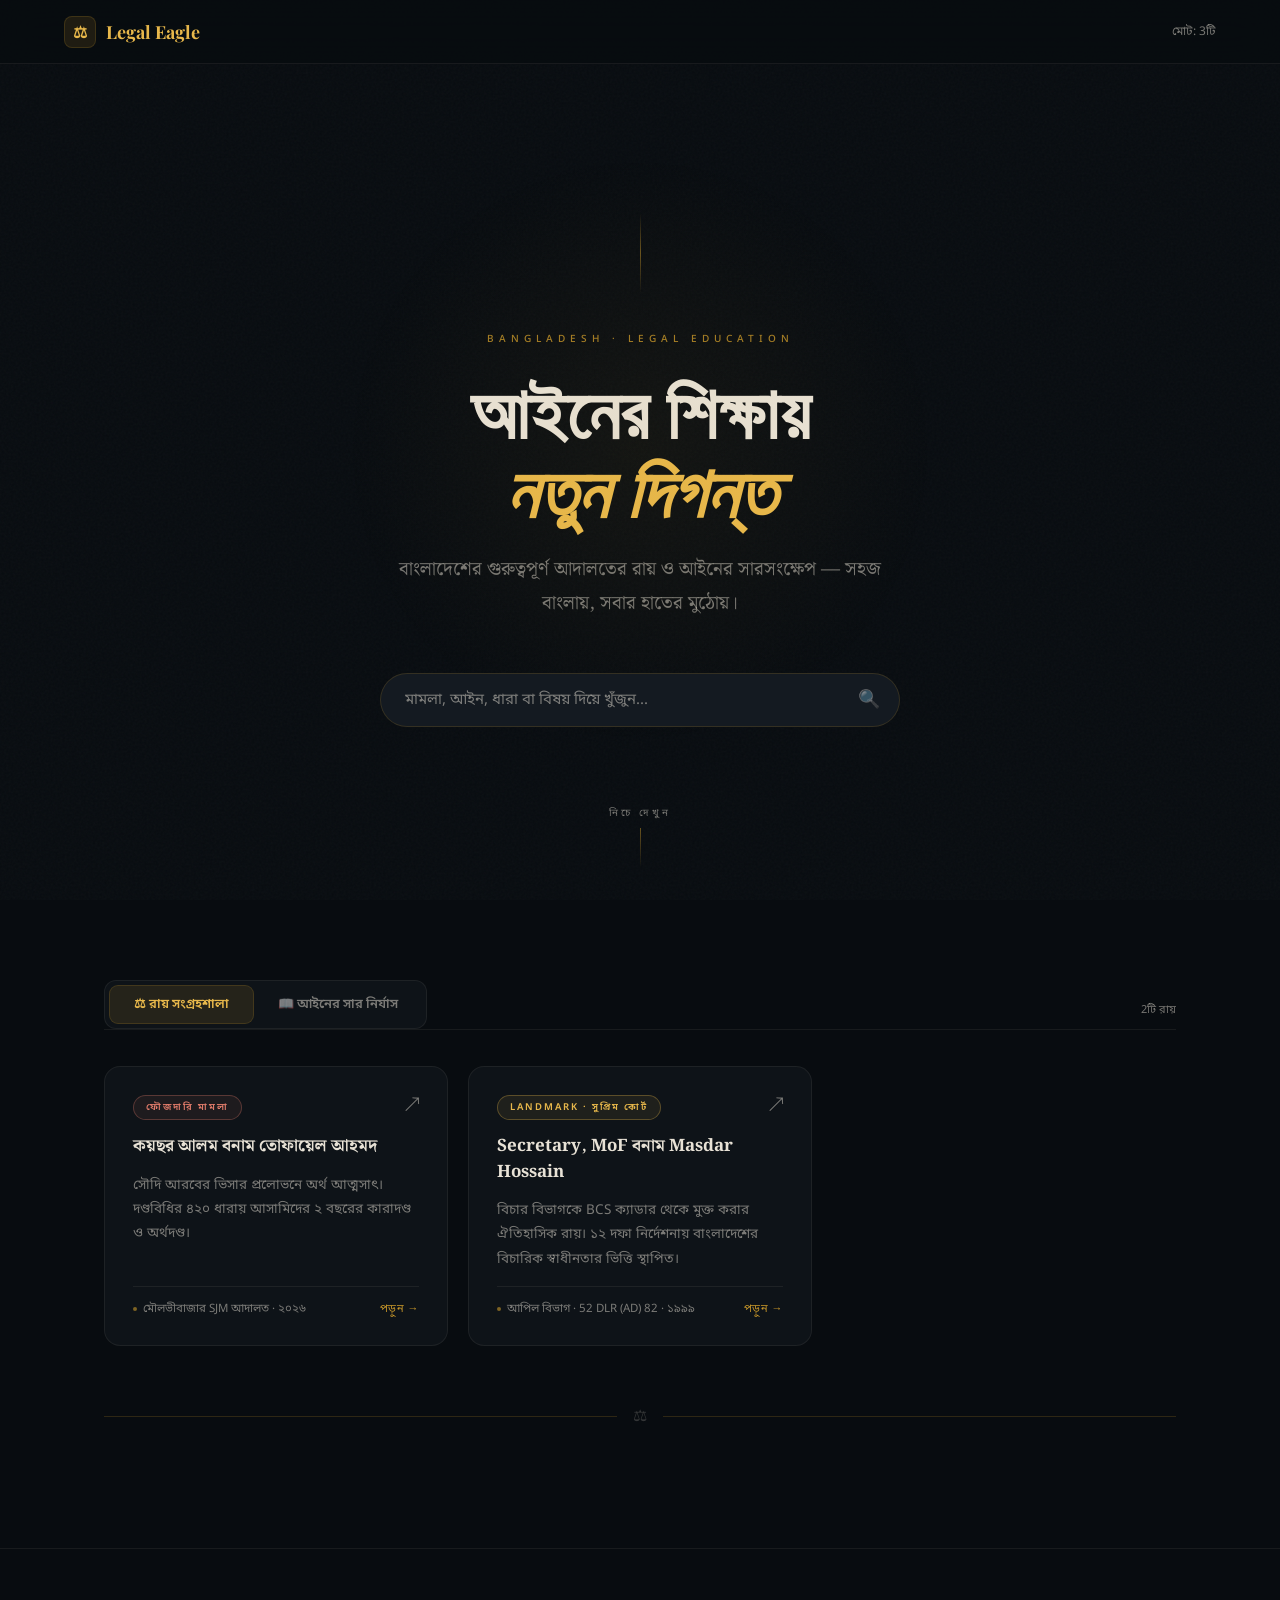
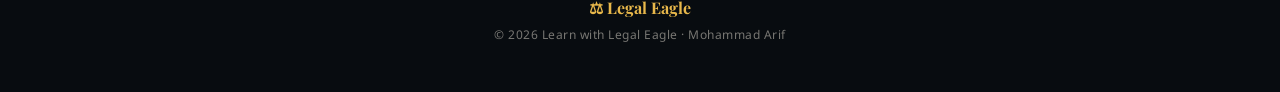
==== index.html @ 883006fb "Add files via upload" ====
<!DOCTYPE html>
<html lang="bn">
<head>
<meta charset="UTF-8">
<meta name="viewport" content="width=device-width, initial-scale=1.0">
<title>Learn with Legal Eagle — আদালতের রায় সংগ্রহশালা</title>
<link href="https://fonts.googleapis.com/css2?family=Noto+Serif+Bengali:wght@400;600;700&family=Noto+Sans+Bengali:wght@300;400;500;600&family=Playfair+Display:ital,wght@0,700;1,400;1,700&display=swap" rel="stylesheet">
<style>
:root {
  --bg: #080c10;
  --surface: #0e1318;
  --surface2: #141a21;
  --gold: #c9982a;
  --gold2: #e8b84b;
  --gold-dim: rgba(201,152,42,0.12);
  --text: #e8e2d6;
  --muted: rgba(232,226,214,0.5);
  --border: rgba(201,152,42,0.18);
  --border2: rgba(232,226,214,0.07);
}
*{margin:0;padding:0;box-sizing:border-box}
html{scroll-behavior:smooth}
body{background:var(--bg);color:var(--text);font-family:'Noto Sans Bengali',sans-serif;min-height:100vh;overflow-x:hidden}
body::before{content:'';position:fixed;inset:0;background-image:url("data:image/svg+xml,%3Csvg viewBox='0 0 512 512' xmlns='http://www.w3.org/2000/svg'%3E%3Cfilter id='n'%3E%3CfeTurbulence type='fractalNoise' baseFrequency='0.75' numOctaves='4' stitchTiles='stitch'/%3E%3C/filter%3E%3Crect width='512' height='512' filter='url(%23n)' opacity='0.03'/%3E%3C/svg%3E");pointer-events:none;z-index:0}

/* NAV */
nav{position:fixed;top:0;left:0;right:0;z-index:100;padding:0 5%;height:64px;display:flex;align-items:center;justify-content:space-between;background:rgba(8,12,16,0.85);backdrop-filter:blur(20px);border-bottom:1px solid var(--border2)}
.logo{font-family:'Playfair Display',serif;font-size:18px;font-weight:700;color:var(--gold2);text-decoration:none;display:flex;align-items:center;gap:10px}
.logo-icon{width:32px;height:32px;background:var(--gold-dim);border:1px solid var(--border);border-radius:8px;display:flex;align-items:center;justify-content:center;font-size:16px}
.nav-count{font-size:12px;color:var(--muted)}

/* HERO */
.hero{min-height:100vh;display:flex;flex-direction:column;align-items:center;justify-content:center;text-align:center;padding:120px 24px 80px;position:relative;overflow:hidden}
.hero-glow{position:absolute;width:600px;height:600px;border-radius:50%;background:radial-gradient(circle,rgba(201,152,42,0.06) 0%,transparent 70%);top:50%;left:50%;transform:translate(-50%,-50%);pointer-events:none}
.hero-line{width:1px;height:80px;background:linear-gradient(to bottom,transparent,var(--gold),transparent);margin:0 auto 40px;opacity:.5;animation:pulse-line 3s ease-in-out infinite}
@keyframes pulse-line{0%,100%{opacity:.3}50%{opacity:.7}}
.hero-eyebrow{font-size:10px;letter-spacing:5px;font-weight:500;color:var(--gold);text-transform:uppercase;margin-bottom:24px;opacity:.8}
.hero-title{font-family:'Playfair Display',serif;font-size:clamp(36px,6vw,72px);font-weight:700;line-height:1.1;margin-bottom:8px;color:var(--text)}
.hero-title em{font-style:italic;color:var(--gold2)}
.hero-sub{font-family:'Noto Serif Bengali',serif;font-size:clamp(15px,2vw,19px);color:var(--muted);max-width:520px;margin:16px auto 52px;line-height:1.8}
.search-wrap{width:100%;max-width:520px;margin:0 auto;position:relative}
.search-wrap input{width:100%;padding:16px 56px 16px 24px;background:var(--surface2);border:1px solid var(--border);border-radius:100px;color:var(--text);font-family:'Noto Sans Bengali',sans-serif;font-size:15px;outline:none;transition:border-color .3s,box-shadow .3s}
.search-wrap input::placeholder{color:var(--muted)}
.search-wrap input:focus{border-color:var(--gold);box-shadow:0 0 0 3px rgba(201,152,42,0.08)}
.search-icon{position:absolute;right:20px;top:50%;transform:translateY(-50%);font-size:18px;color:var(--muted);pointer-events:none}
.scroll-hint{position:absolute;bottom:32px;left:50%;transform:translateX(-50%);display:flex;flex-direction:column;align-items:center;gap:8px;font-size:10px;letter-spacing:3px;color:var(--muted);text-transform:uppercase;animation:bob 2s ease-in-out infinite}
@keyframes bob{0%,100%{transform:translateX(-50%) translateY(0)}50%{transform:translateX(-50%) translateY(6px)}}
.scroll-hint::after{content:'';width:1px;height:40px;background:linear-gradient(to bottom,var(--gold),transparent);opacity:.5}

/* MAIN SECTION */
.main-section{max-width:1200px;margin:0 auto;padding:80px 5% 120px;position:relative;z-index:1}

/* TABS */
.tabs-wrapper{display:flex;align-items:center;justify-content:space-between;margin-bottom:36px;border-bottom:1px solid var(--border2);padding-bottom:0;gap:16px;flex-wrap:wrap}
.tabs{display:flex;gap:0;background:var(--surface);border:1px solid var(--border2);border-radius:12px;padding:4px;overflow:hidden}
.tab-btn{padding:10px 24px;border:none;background:transparent;color:var(--muted);font-family:'Noto Sans Bengali',sans-serif;font-size:13px;font-weight:600;cursor:pointer;border-radius:9px;transition:background .2s,color .2s;white-space:nowrap}
.tab-btn.active{background:var(--gold-dim);color:var(--gold2);border:1px solid var(--border)}
.tab-count{font-size:11px;color:var(--muted);align-self:flex-end;padding-bottom:12px}

/* PANEL */
.tab-panel{display:none}.tab-panel.active{display:block}

/* GRID */
.grid{display:grid;grid-template-columns:repeat(auto-fill,minmax(320px,1fr));gap:20px}

/* CASE CARD */
.case-card{background:var(--surface);border:1px solid var(--border2);border-radius:16px;padding:28px;text-decoration:none;color:inherit;display:flex;flex-direction:column;gap:14px;position:relative;overflow:hidden;transition:border-color .25s,transform .25s,background .25s}
.case-card::before{content:'';position:absolute;top:0;left:0;right:0;height:1px;background:linear-gradient(to right,transparent,var(--gold),transparent);opacity:0;transition:opacity .3s}
.case-card:hover{border-color:var(--border);background:var(--surface2);transform:translateY(-4px)}
.case-card:hover::before{opacity:1}
.card-top{display:flex;align-items:flex-start;justify-content:space-between;gap:12px}
.badge{font-size:9.5px;font-weight:600;letter-spacing:2px;text-transform:uppercase;padding:5px 12px;border-radius:100px;border:1px solid}
.badge-criminal{color:#e07b6a;border-color:rgba(224,123,106,0.3);background:rgba(224,123,106,0.08)}
.badge-landmark{color:var(--gold2);border-color:rgba(232,184,75,0.3);background:rgba(232,184,75,0.08)}
.badge-civil{color:#7ab8d8;border-color:rgba(122,184,216,0.3);background:rgba(122,184,216,0.08)}
.card-arrow{color:var(--muted);font-size:18px;transition:transform .2s,color .2s;flex-shrink:0}
.case-card:hover .card-arrow{color:var(--gold);transform:translate(3px,-3px)}
.card-title{font-family:'Noto Serif Bengali',serif;font-size:17px;font-weight:700;line-height:1.5;color:var(--text)}
.card-desc{font-size:13.5px;color:var(--muted);line-height:1.8;flex:1}
.card-meta{display:flex;align-items:center;justify-content:space-between;padding-top:14px;border-top:1px solid var(--border2);font-size:11.5px;color:var(--muted)}
.card-court{display:flex;align-items:center;gap:6px}
.card-court::before{content:'';width:4px;height:4px;border-radius:50%;background:var(--gold);opacity:.6}
.card-read{color:var(--gold);font-size:11px;letter-spacing:.5px}

/* LAW CARD */
.law-card{background:var(--surface);border:1px solid var(--border2);border-radius:16px;padding:28px;text-decoration:none;color:inherit;display:flex;flex-direction:column;gap:14px;position:relative;overflow:hidden;transition:border-color .25s,transform .25s,background .25s}
.law-card::before{content:'';position:absolute;top:0;left:0;right:0;height:1px;background:linear-gradient(to right,transparent,#7ab8d8,transparent);opacity:0;transition:opacity .3s}
.law-card:hover{border-color:rgba(122,184,216,0.3);background:var(--surface2);transform:translateY(-4px)}
.law-card:hover::before{opacity:1}
.law-card:hover .card-arrow{color:#7ab8d8;transform:translate(3px,-3px)}
.badge-law{color:#a8d5b5;border-color:rgba(168,213,181,0.3);background:rgba(168,213,181,0.08);font-size:9.5px;font-weight:600;letter-spacing:2px;text-transform:uppercase;padding:5px 12px;border-radius:100px;border:1px solid}
.law-meta-pills{display:flex;flex-wrap:wrap;gap:6px;padding-top:12px;border-top:1px solid var(--border2)}
.law-pill{font-size:10.5px;color:var(--muted);background:rgba(232,226,214,0.04);border:1px solid var(--border2);border-radius:20px;padding:3px 10px}

/* EMPTY */
#no-results-cases,#no-results-laws{display:none;text-align:center;padding:80px 20px;color:var(--muted)}
.empty-icon{font-size:48px;margin-bottom:16px;opacity:.3}

/* DECO */
.deco-rule{display:flex;align-items:center;gap:16px;margin:60px 0 0;opacity:.2}
.deco-rule::before,.deco-rule::after{content:'';flex:1;height:1px;background:var(--gold)}

/* FOOTER */
footer{text-align:center;padding:48px 20px;border-top:1px solid var(--border2);position:relative;z-index:1}
.footer-logo{font-family:'Playfair Display',serif;font-size:16px;color:var(--gold2);font-weight:700;margin-bottom:10px}
.footer-copy{font-size:12px;color:var(--muted);letter-spacing:.5px}

@media(max-width:600px){
  .hero{padding:100px 20px 60px}
  .main-section{padding:60px 5% 80px}
  .grid{grid-template-columns:1fr}
  .tabs-wrapper{flex-direction:column;align-items:flex-start}
}
</style>
</head>
<body>

<nav>
  <a href="#" class="logo">
    <div class="logo-icon">⚖</div>
    Legal Eagle
  </a>
  <div class="nav-count" id="stat-count"></div>
</nav>

<section class="hero">
  <div class="hero-glow"></div>
  <div class="hero-line"></div>
  <p class="hero-eyebrow">Bangladesh · Legal Education</p>
  <h1 class="hero-title">আইনের শিক্ষায়<br><em>নতুন দিগন্ত</em></h1>
  <p class="hero-sub">বাংলাদেশের গুরুত্বপূর্ণ আদালতের রায় ও আইনের সারসংক্ষেপ — সহজ বাংলায়, সবার হাতের মুঠোয়।</p>
  <div class="search-wrap">
    <input type="text" id="searchInput" placeholder="মামলা, আইন, ধারা বা বিষয় দিয়ে খুঁজুন..." oninput="filterAll()">
    <span class="search-icon">🔍</span>
  </div>
  <div class="scroll-hint">নিচে দেখুন</div>
</section>

<section class="main-section" id="content">
  <div class="tabs-wrapper">
    <div class="tabs">
      <button class="tab-btn active" onclick="switchTab('cases',this)">⚖ রায় সংগ্রহশালা</button>
      <button class="tab-btn" onclick="switchTab('laws',this)">📖 আইনের সার নির্যাস</button>
    </div>
    <div class="tab-count" id="grid-count"></div>
  </div>

  <!-- CASES TAB -->
  <div class="tab-panel active" id="panel-cases">
    <div class="grid" id="caseGrid">

      <a href="case 03" class="case-card" data-keywords="কয়ছর আলম তোফায়েল আহমদ ফৌজদারি ৪২০ প্রতারণা visa ইব্রাহিম">
        <div class="card-top">
          <span class="badge badge-criminal">ফৌজদারি মামলা</span>
          <span class="card-arrow">↗</span>
        </div>
        <div class="card-title">কয়ছর আলম বনাম তোফায়েল আহমদ</div>
        <div class="card-desc">সৌদি আরবের ভিসার প্রলোভনে অর্থ আত্মসাৎ। দণ্ডবিধির ৪২০ ধারায় আসামিদের ২ বছরের কারাদণ্ড ও অর্থদণ্ড।</div>
        <div class="card-meta">
          <span class="card-court">মৌলভীবাজার SJM আদালত · ২০২৬</span>
          <span class="card-read">পড়ুন →</span>
        </div>
      </a>

      <a href="masdar" class="case-card" data-keywords="মাসদার হোসাইন masdar hossain বিচার বিভাগ পৃথকীকরণ সুপ্রিম কোর্ট ১১৫ ১১৬ bcs judicial independence">
        <div class="card-top">
          <span class="badge badge-landmark">Landmark · সুপ্রিম কোর্ট</span>
          <span class="card-arrow">↗</span>
        </div>
        <div class="card-title">Secretary, MoF বনাম Masdar Hossain</div>
        <div class="card-desc">বিচার বিভাগকে BCS ক্যাডার থেকে মুক্ত করার ঐতিহাসিক রায়। ১২ দফা নির্দেশনায় বাংলাদেশের বিচারিক স্বাধীনতার ভিত্তি স্থাপিত।</div>
        <div class="card-meta">
          <span class="card-court">আপিল বিভাগ · 52 DLR (AD) 82 · ১৯৯৯</span>
          <span class="card-read">পড়ুন →</span>
        </div>
      </a>

    </div>
    <div id="no-results-cases"><div class="empty-icon">⚖</div><p>অনুসন্ধান অনুযায়ী কোনো রায় পাওয়া যায়নি।</p></div>
  </div>

  <!-- LAWS TAB -->
  <div class="tab-panel" id="panel-laws">
    <div class="grid" id="lawGrid">

      <a href="law-sunirdishtho" class="law-card" data-keywords="সুনির্দিষ্ট প্রতিকার আইন ১৮৭৭ দখল নিষেধাজ্ঞা ঘোষণা চুক্তি রদ বাতিল specific relief">
        <div class="card-top">
          <span class="badge badge-law">দেওয়ানি আইন</span>
          <span class="card-arrow" style="color:var(--muted)">↗</span>
        </div>
        <div class="card-title">সুনির্দিষ্ট প্রতিকার আইন, ১৮৭৭</div>
        <div class="card-desc">ধারা ৫–৫৭ পর্যন্ত সম্পূর্ণ সারসংক্ষেপ। দখল পুনরুদ্ধার, চুক্তি কার্যসম্পাদন, দলিল সংশোধন, ঘোষণামূলক ডিক্রি ও নিষেধাজ্ঞা।</div>
        <div class="law-meta-pills">
          <span class="law-pill">📅 প্রবর্তন: ১৮৭৭</span>
          <span class="law-pill">📋 ধারা: ৫৭টি</span>
          <span class="law-pill">📂 অধ্যায়: ১০টি</span>
          <span class="law-pill">🔄 সর্বশেষ সংশোধন: ২০০৪</span>
        </div>
      </a>

    </div>
    <div id="no-results-laws"><div class="empty-icon">📖</div><p>অনুসন্ধান অনুযায়ী কোনো আইন পাওয়া যায়নি।</p></div>
  </div>

  <div class="deco-rule"><span>⚖</span></div>
</section>

<footer>
  <div class="footer-logo">⚖ Legal Eagle</div>
  <p class="footer-copy">© 2026 Learn with Legal Eagle · Mohammad Arif</p>
</footer>

<script>
let activeTab = 'cases';

function switchTab(tab, btn) {
  activeTab = tab;
  document.querySelectorAll('.tab-btn').forEach(b => b.classList.remove('active'));
  document.querySelectorAll('.tab-panel').forEach(p => p.classList.remove('active'));
  btn.classList.add('active');
  document.getElementById('panel-' + tab).classList.add('active');
  updateCount();
  // re-apply search
  filterAll();
}

function filterAll() {
  const q = document.getElementById('searchInput').value.toLowerCase().trim();

  // filter cases
  const caseCards = document.querySelectorAll('#caseGrid .case-card');
  let visibleCases = 0;
  caseCards.forEach(c => {
    const match = !q || c.getAttribute('data-keywords').includes(q) || c.innerText.toLowerCase().includes(q);
    c.style.display = match ? '' : 'none';
    if (match) visibleCases++;
  });
  document.getElementById('no-results-cases').style.display = visibleCases === 0 ? 'block' : 'none';

  // filter laws
  const lawCards = document.querySelectorAll('#lawGrid .law-card');
  let visibleLaws = 0;
  lawCards.forEach(c => {
    const match = !q || c.getAttribute('data-keywords').includes(q) || c.innerText.toLowerCase().includes(q);
    c.style.display = match ? '' : 'none';
    if (match) visibleLaws++;
  });
  document.getElementById('no-results-laws').style.display = visibleLaws === 0 ? 'block' : 'none';

  updateCount(visibleCases, visibleLaws);
}

function updateCount(cases, laws) {
  const cTotal = cases !== undefined ? cases : document.querySelectorAll('#caseGrid .case-card').length;
  const lTotal = laws  !== undefined ? laws  : document.querySelectorAll('#lawGrid .law-card').length;
  const total = cTotal + lTotal;
  document.getElementById('stat-count').textContent = 'মোট: ' + total + 'টি';
  if (activeTab === 'cases') {
    document.getElementById('grid-count').textContent = cTotal + 'টি রায়';
  } else {
    document.getElementById('grid-count').textContent = lTotal + 'টি আইন';
  }
}

window.onload = () => updateCount();
</script>
</body>
</html>
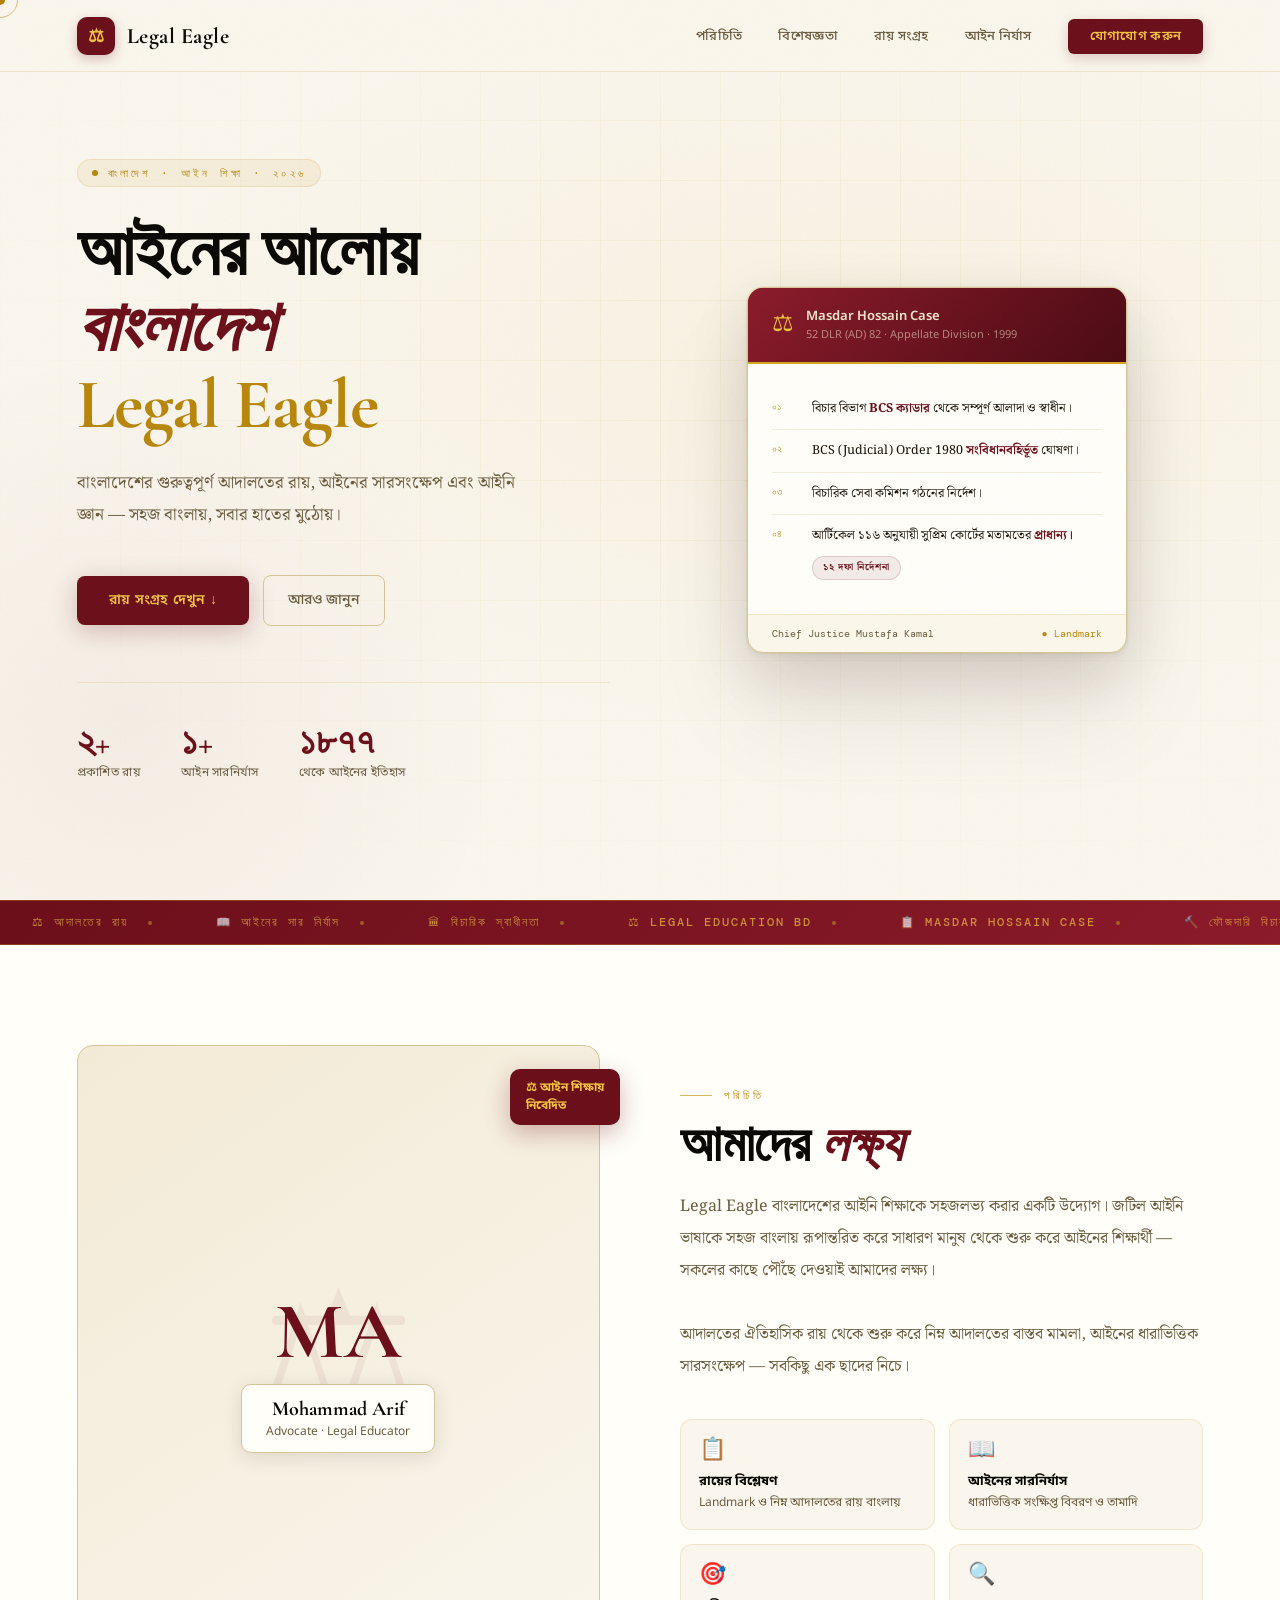
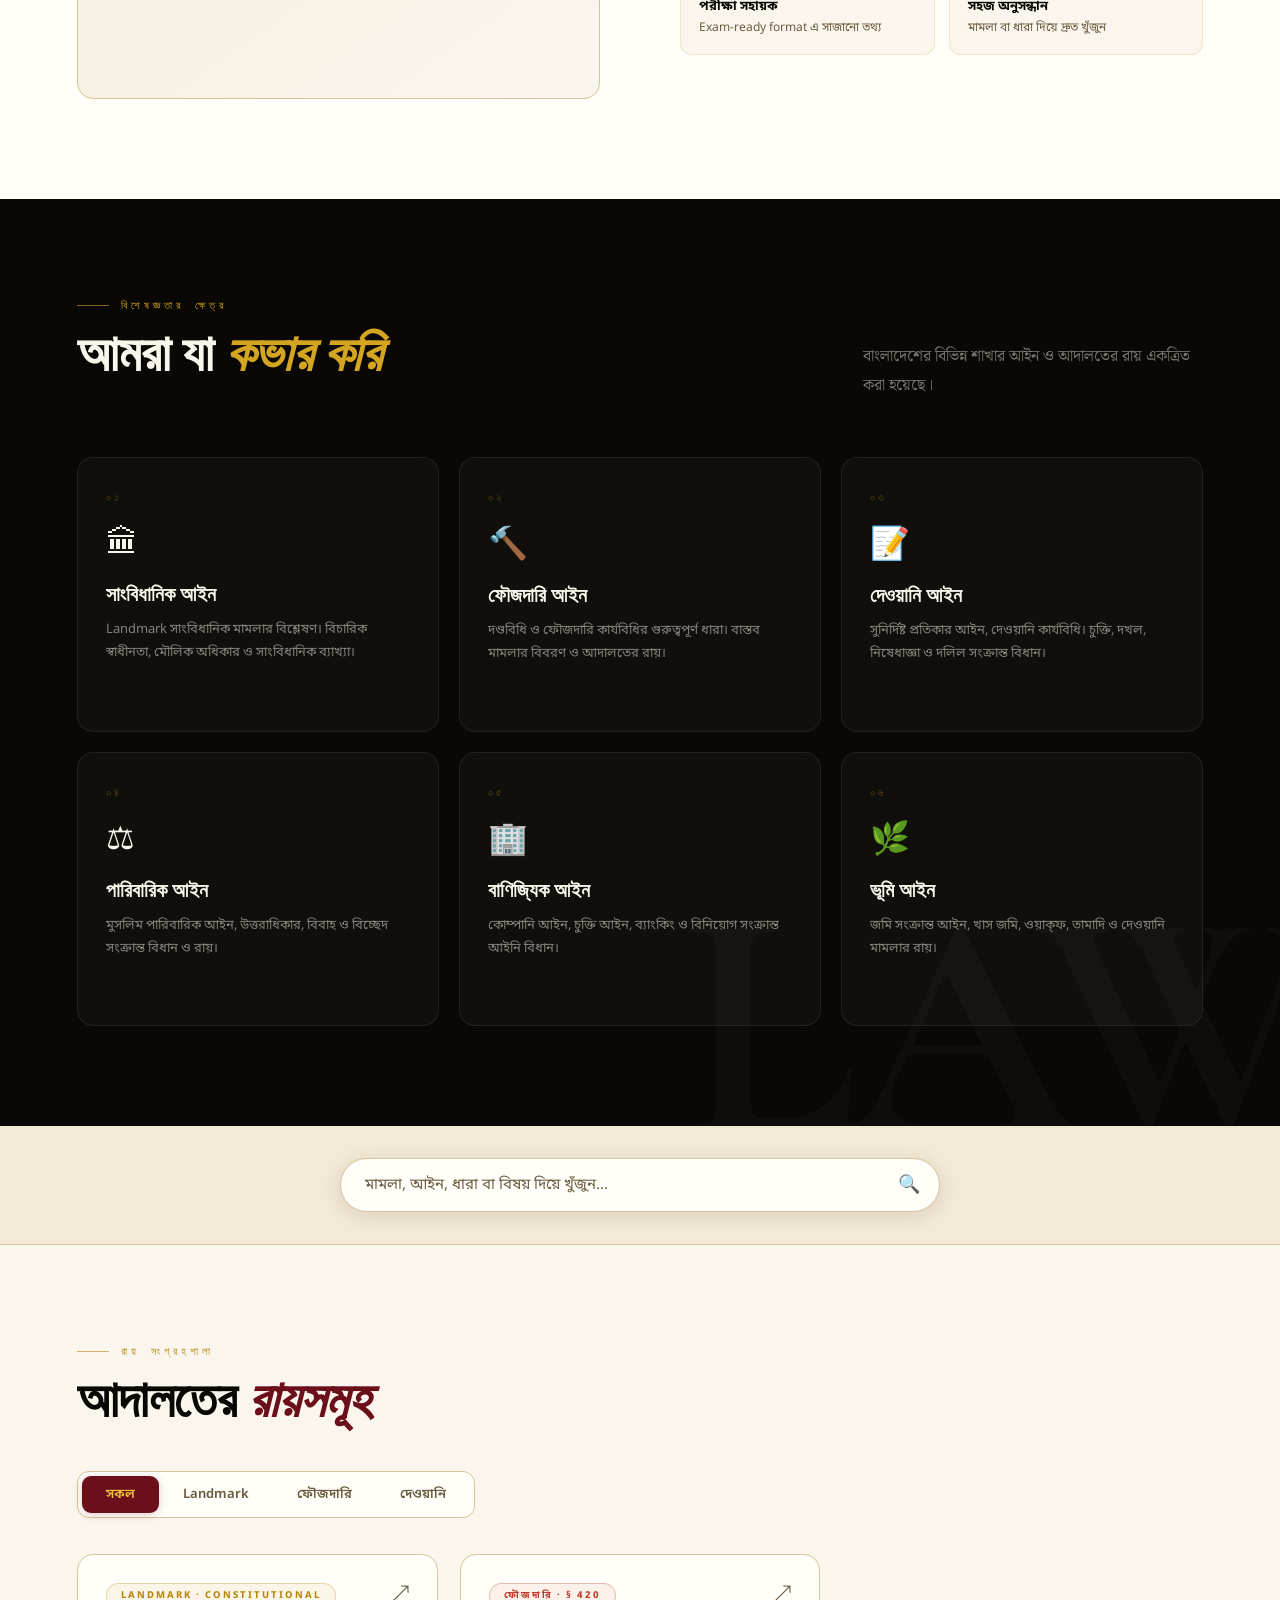
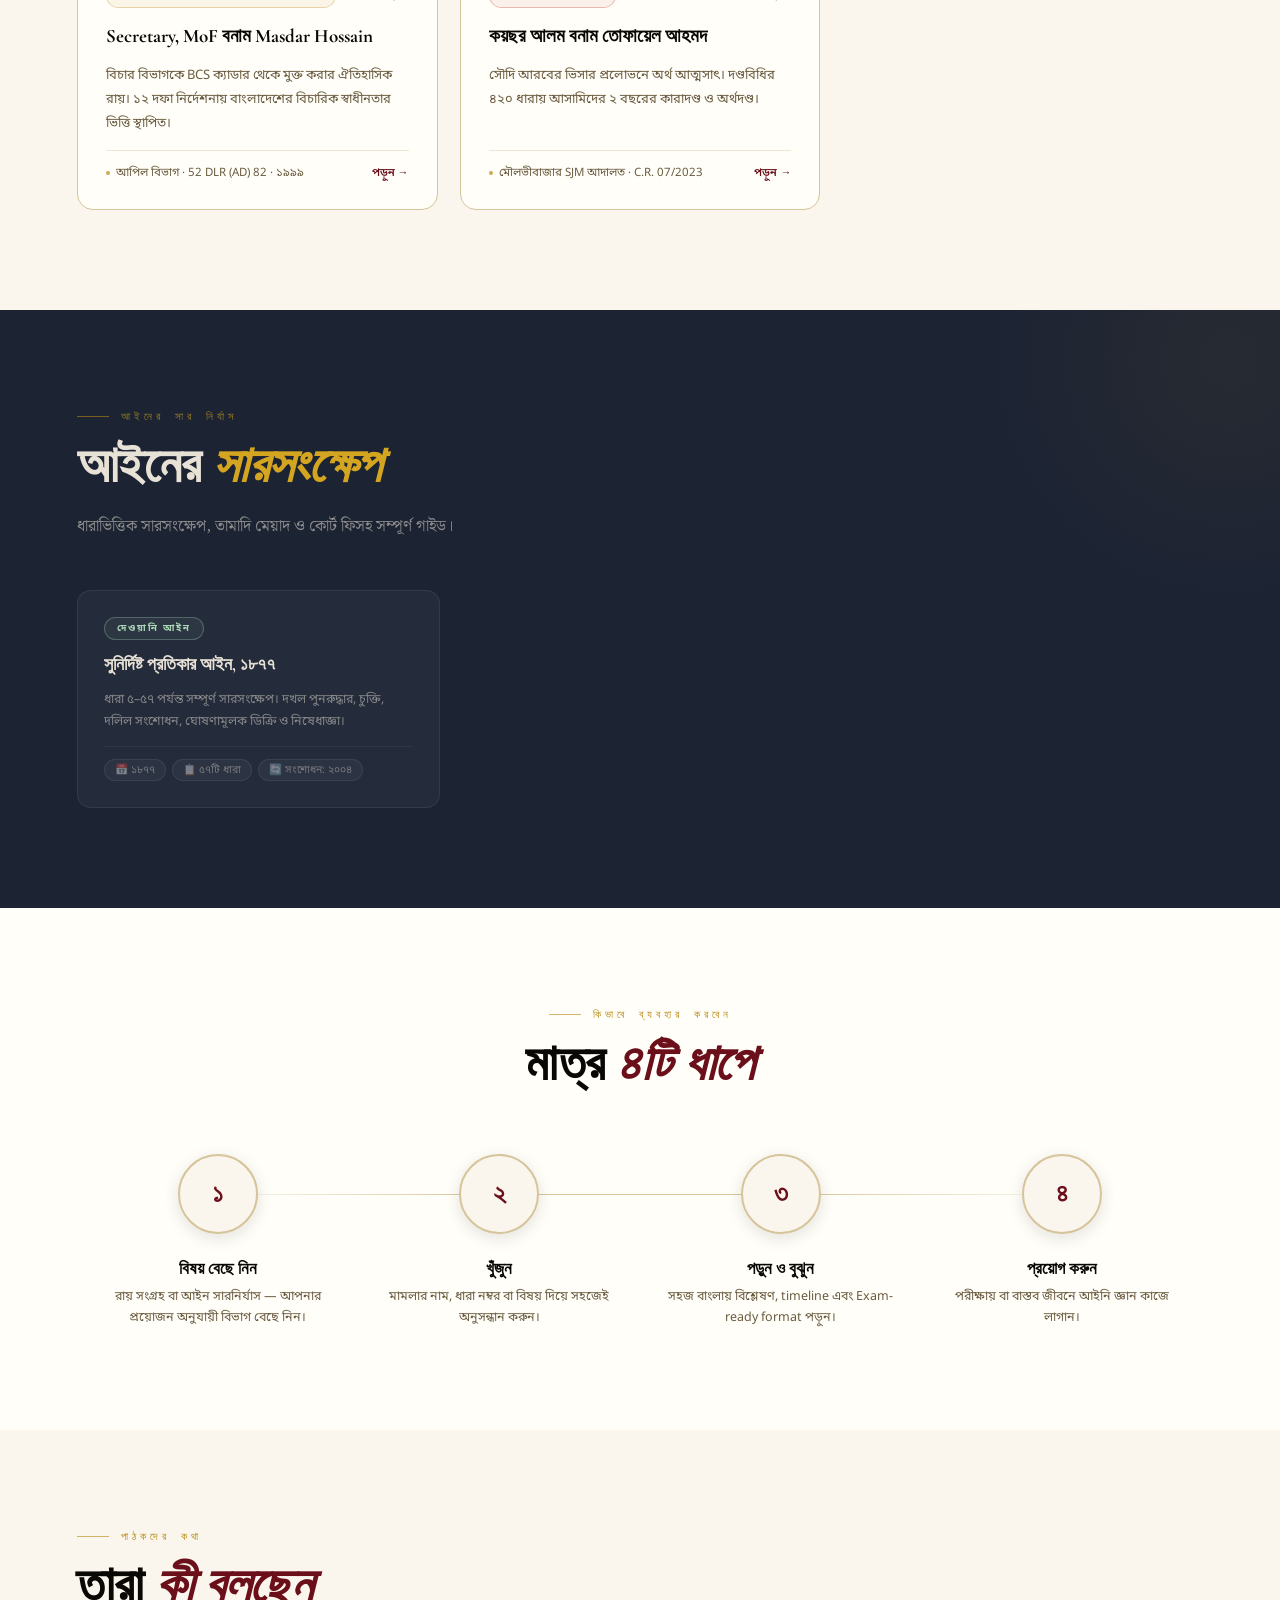
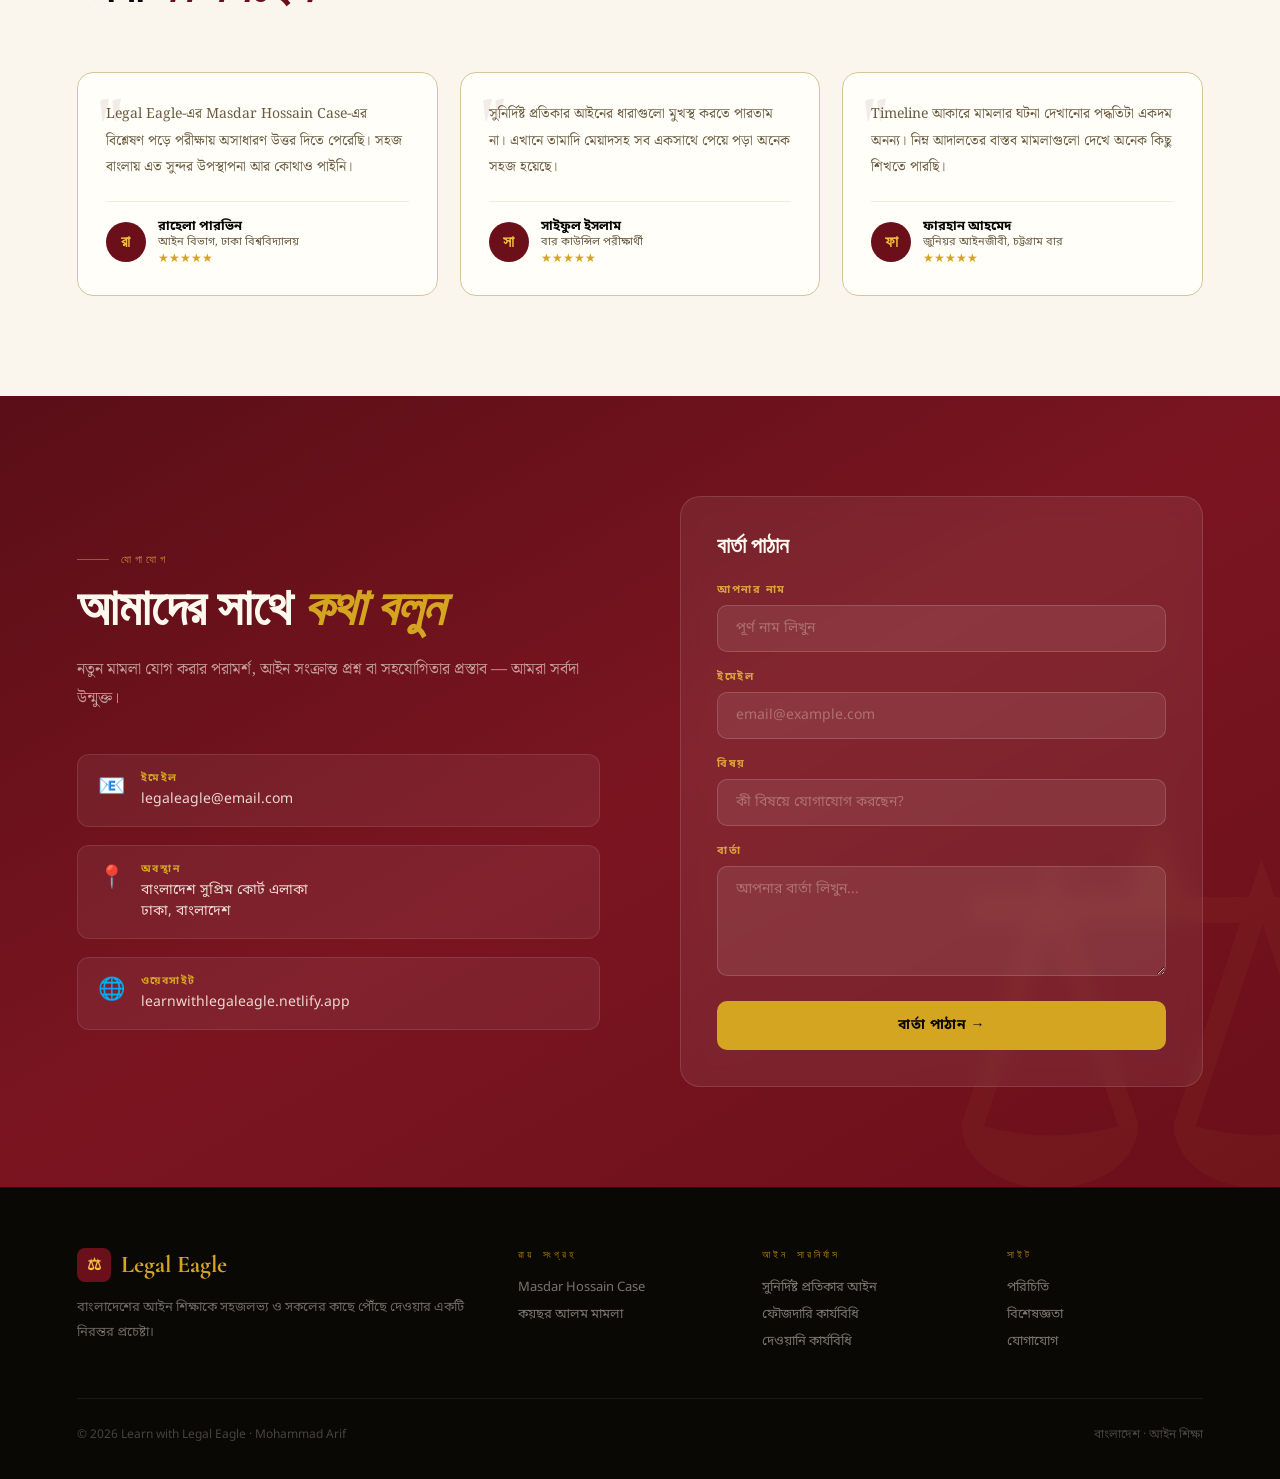
==== commit 2ac62e41: "Rename legaleagle-new.html to index.html" ====
--- a/index.html
+++ b/index.html
@@ -3,266 +3,1371 @@
 <head>
 <meta charset="UTF-8">
 <meta name="viewport" content="width=device-width, initial-scale=1.0">
-<title>Learn with Legal Eagle — আদালতের রায় সংগ্রহশালা</title>
-<link href="https://fonts.googleapis.com/css2?family=Noto+Serif+Bengali:wght@400;600;700&family=Noto+Sans+Bengali:wght@300;400;500;600&family=Playfair+Display:ital,wght@0,700;1,400;1,700&display=swap" rel="stylesheet">
+<title>Legal Eagle — আইনের আলোয় বাংলাদেশ</title>
+<link rel="preconnect" href="https://fonts.googleapis.com">
+<link href="https://fonts.googleapis.com/css2?family=Cormorant+Garamond:ital,wght@0,400;0,600;0,700;1,400;1,700&family=Noto+Sans+Bengali:wght@300;400;500;600;700&family=Noto+Serif+Bengali:wght@400;600;700&family=DM+Mono:wght@400;500&display=swap" rel="stylesheet">
 <style>
+/* ─── TOKENS ─── */
 :root {
-  --bg: #080c10;
-  --surface: #0e1318;
-  --surface2: #141a21;
-  --gold: #c9982a;
-  --gold2: #e8b84b;
-  --gold-dim: rgba(201,152,42,0.12);
-  --text: #e8e2d6;
-  --muted: rgba(232,226,214,0.5);
-  --border: rgba(201,152,42,0.18);
-  --border2: rgba(232,226,214,0.07);
-}
-*{margin:0;padding:0;box-sizing:border-box}
-html{scroll-behavior:smooth}
-body{background:var(--bg);color:var(--text);font-family:'Noto Sans Bengali',sans-serif;min-height:100vh;overflow-x:hidden}
-body::before{content:'';position:fixed;inset:0;background-image:url("data:image/svg+xml,%3Csvg viewBox='0 0 512 512' xmlns='http://www.w3.org/2000/svg'%3E%3Cfilter id='n'%3E%3CfeTurbulence type='fractalNoise' baseFrequency='0.75' numOctaves='4' stitchTiles='stitch'/%3E%3C/filter%3E%3Crect width='512' height='512' filter='url(%23n)' opacity='0.03'/%3E%3C/svg%3E");pointer-events:none;z-index:0}
-
-/* NAV */
-nav{position:fixed;top:0;left:0;right:0;z-index:100;padding:0 5%;height:64px;display:flex;align-items:center;justify-content:space-between;background:rgba(8,12,16,0.85);backdrop-filter:blur(20px);border-bottom:1px solid var(--border2)}
-.logo{font-family:'Playfair Display',serif;font-size:18px;font-weight:700;color:var(--gold2);text-decoration:none;display:flex;align-items:center;gap:10px}
-.logo-icon{width:32px;height:32px;background:var(--gold-dim);border:1px solid var(--border);border-radius:8px;display:flex;align-items:center;justify-content:center;font-size:16px}
-.nav-count{font-size:12px;color:var(--muted)}
-
-/* HERO */
-.hero{min-height:100vh;display:flex;flex-direction:column;align-items:center;justify-content:center;text-align:center;padding:120px 24px 80px;position:relative;overflow:hidden}
-.hero-glow{position:absolute;width:600px;height:600px;border-radius:50%;background:radial-gradient(circle,rgba(201,152,42,0.06) 0%,transparent 70%);top:50%;left:50%;transform:translate(-50%,-50%);pointer-events:none}
-.hero-line{width:1px;height:80px;background:linear-gradient(to bottom,transparent,var(--gold),transparent);margin:0 auto 40px;opacity:.5;animation:pulse-line 3s ease-in-out infinite}
-@keyframes pulse-line{0%,100%{opacity:.3}50%{opacity:.7}}
-.hero-eyebrow{font-size:10px;letter-spacing:5px;font-weight:500;color:var(--gold);text-transform:uppercase;margin-bottom:24px;opacity:.8}
-.hero-title{font-family:'Playfair Display',serif;font-size:clamp(36px,6vw,72px);font-weight:700;line-height:1.1;margin-bottom:8px;color:var(--text)}
-.hero-title em{font-style:italic;color:var(--gold2)}
-.hero-sub{font-family:'Noto Serif Bengali',serif;font-size:clamp(15px,2vw,19px);color:var(--muted);max-width:520px;margin:16px auto 52px;line-height:1.8}
-.search-wrap{width:100%;max-width:520px;margin:0 auto;position:relative}
-.search-wrap input{width:100%;padding:16px 56px 16px 24px;background:var(--surface2);border:1px solid var(--border);border-radius:100px;color:var(--text);font-family:'Noto Sans Bengali',sans-serif;font-size:15px;outline:none;transition:border-color .3s,box-shadow .3s}
-.search-wrap input::placeholder{color:var(--muted)}
-.search-wrap input:focus{border-color:var(--gold);box-shadow:0 0 0 3px rgba(201,152,42,0.08)}
-.search-icon{position:absolute;right:20px;top:50%;transform:translateY(-50%);font-size:18px;color:var(--muted);pointer-events:none}
-.scroll-hint{position:absolute;bottom:32px;left:50%;transform:translateX(-50%);display:flex;flex-direction:column;align-items:center;gap:8px;font-size:10px;letter-spacing:3px;color:var(--muted);text-transform:uppercase;animation:bob 2s ease-in-out infinite}
-@keyframes bob{0%,100%{transform:translateX(-50%) translateY(0)}50%{transform:translateX(-50%) translateY(6px)}}
-.scroll-hint::after{content:'';width:1px;height:40px;background:linear-gradient(to bottom,var(--gold),transparent);opacity:.5}
-
-/* MAIN SECTION */
-.main-section{max-width:1200px;margin:0 auto;padding:80px 5% 120px;position:relative;z-index:1}
-
-/* TABS */
-.tabs-wrapper{display:flex;align-items:center;justify-content:space-between;margin-bottom:36px;border-bottom:1px solid var(--border2);padding-bottom:0;gap:16px;flex-wrap:wrap}
-.tabs{display:flex;gap:0;background:var(--surface);border:1px solid var(--border2);border-radius:12px;padding:4px;overflow:hidden}
-.tab-btn{padding:10px 24px;border:none;background:transparent;color:var(--muted);font-family:'Noto Sans Bengali',sans-serif;font-size:13px;font-weight:600;cursor:pointer;border-radius:9px;transition:background .2s,color .2s;white-space:nowrap}
-.tab-btn.active{background:var(--gold-dim);color:var(--gold2);border:1px solid var(--border)}
-.tab-count{font-size:11px;color:var(--muted);align-self:flex-end;padding-bottom:12px}
-
-/* PANEL */
-.tab-panel{display:none}.tab-panel.active{display:block}
-
-/* GRID */
-.grid{display:grid;grid-template-columns:repeat(auto-fill,minmax(320px,1fr));gap:20px}
-
-/* CASE CARD */
-.case-card{background:var(--surface);border:1px solid var(--border2);border-radius:16px;padding:28px;text-decoration:none;color:inherit;display:flex;flex-direction:column;gap:14px;position:relative;overflow:hidden;transition:border-color .25s,transform .25s,background .25s}
-.case-card::before{content:'';position:absolute;top:0;left:0;right:0;height:1px;background:linear-gradient(to right,transparent,var(--gold),transparent);opacity:0;transition:opacity .3s}
-.case-card:hover{border-color:var(--border);background:var(--surface2);transform:translateY(-4px)}
-.case-card:hover::before{opacity:1}
-.card-top{display:flex;align-items:flex-start;justify-content:space-between;gap:12px}
-.badge{font-size:9.5px;font-weight:600;letter-spacing:2px;text-transform:uppercase;padding:5px 12px;border-radius:100px;border:1px solid}
-.badge-criminal{color:#e07b6a;border-color:rgba(224,123,106,0.3);background:rgba(224,123,106,0.08)}
-.badge-landmark{color:var(--gold2);border-color:rgba(232,184,75,0.3);background:rgba(232,184,75,0.08)}
-.badge-civil{color:#7ab8d8;border-color:rgba(122,184,216,0.3);background:rgba(122,184,216,0.08)}
-.card-arrow{color:var(--muted);font-size:18px;transition:transform .2s,color .2s;flex-shrink:0}
-.case-card:hover .card-arrow{color:var(--gold);transform:translate(3px,-3px)}
-.card-title{font-family:'Noto Serif Bengali',serif;font-size:17px;font-weight:700;line-height:1.5;color:var(--text)}
-.card-desc{font-size:13.5px;color:var(--muted);line-height:1.8;flex:1}
-.card-meta{display:flex;align-items:center;justify-content:space-between;padding-top:14px;border-top:1px solid var(--border2);font-size:11.5px;color:var(--muted)}
-.card-court{display:flex;align-items:center;gap:6px}
-.card-court::before{content:'';width:4px;height:4px;border-radius:50%;background:var(--gold);opacity:.6}
-.card-read{color:var(--gold);font-size:11px;letter-spacing:.5px}
-
-/* LAW CARD */
-.law-card{background:var(--surface);border:1px solid var(--border2);border-radius:16px;padding:28px;text-decoration:none;color:inherit;display:flex;flex-direction:column;gap:14px;position:relative;overflow:hidden;transition:border-color .25s,transform .25s,background .25s}
-.law-card::before{content:'';position:absolute;top:0;left:0;right:0;height:1px;background:linear-gradient(to right,transparent,#7ab8d8,transparent);opacity:0;transition:opacity .3s}
-.law-card:hover{border-color:rgba(122,184,216,0.3);background:var(--surface2);transform:translateY(-4px)}
-.law-card:hover::before{opacity:1}
-.law-card:hover .card-arrow{color:#7ab8d8;transform:translate(3px,-3px)}
-.badge-law{color:#a8d5b5;border-color:rgba(168,213,181,0.3);background:rgba(168,213,181,0.08);font-size:9.5px;font-weight:600;letter-spacing:2px;text-transform:uppercase;padding:5px 12px;border-radius:100px;border:1px solid}
-.law-meta-pills{display:flex;flex-wrap:wrap;gap:6px;padding-top:12px;border-top:1px solid var(--border2)}
-.law-pill{font-size:10.5px;color:var(--muted);background:rgba(232,226,214,0.04);border:1px solid var(--border2);border-radius:20px;padding:3px 10px}
-
-/* EMPTY */
-#no-results-cases,#no-results-laws{display:none;text-align:center;padding:80px 20px;color:var(--muted)}
-.empty-icon{font-size:48px;margin-bottom:16px;opacity:.3}
-
-/* DECO */
-.deco-rule{display:flex;align-items:center;gap:16px;margin:60px 0 0;opacity:.2}
-.deco-rule::before,.deco-rule::after{content:'';flex:1;height:1px;background:var(--gold)}
-
-/* FOOTER */
-footer{text-align:center;padding:48px 20px;border-top:1px solid var(--border2);position:relative;z-index:1}
-.footer-logo{font-family:'Playfair Display',serif;font-size:16px;color:var(--gold2);font-weight:700;margin-bottom:10px}
-.footer-copy{font-size:12px;color:var(--muted);letter-spacing:.5px}
-
-@media(max-width:600px){
-  .hero{padding:100px 20px 60px}
-  .main-section{padding:60px 5% 80px}
-  .grid{grid-template-columns:1fr}
-  .tabs-wrapper{flex-direction:column;align-items:flex-start}
+  --ink:        #0a0804;
+  --parch:      #faf6ed;
+  --parch2:     #f3ead6;
+  --gold:       #b8860b;
+  --gold2:      #d4a520;
+  --gold3:      #f0c040;
+  --crimson:    #6b0f1a;
+  --crimson2:   #8b1a2a;
+  --slate:      #1c2333;
+  --slate2:     #263045;
+  --text:       #1a1208;
+  --muted:      #6b5c40;
+  --border:     #d6c49a;
+  --border2:    rgba(184,134,11,0.15);
+  --shadow:     rgba(30,15,5,0.12);
+  --white:      #fffef9;
+
+  --f-display:  'Cormorant Garamond', Georgia, serif;
+  --f-body:     'Noto Sans Bengali', sans-serif;
+  --f-serif:    'Noto Serif Bengali', serif;
+  --f-mono:     'DM Mono', monospace;
+}
+
+/* ─── RESET ─── */
+*, *::before, *::after { margin:0; padding:0; box-sizing:border-box; }
+html { scroll-behavior: smooth; font-size: 16px; }
+body {
+  font-family: var(--f-body);
+  background: var(--parch);
+  color: var(--text);
+  overflow-x: hidden;
+  cursor: none;
+}
+a { text-decoration: none; color: inherit; }
+img { display: block; max-width: 100%; }
+
+/* ─── CUSTOM CURSOR ─── */
+.cursor {
+  position: fixed;
+  width: 10px; height: 10px;
+  background: var(--gold);
+  border-radius: 50%;
+  pointer-events: none;
+  z-index: 9999;
+  transform: translate(-50%, -50%);
+  transition: width .2s, height .2s, background .2s;
+  mix-blend-mode: multiply;
+}
+.cursor-ring {
+  position: fixed;
+  width: 36px; height: 36px;
+  border: 1.5px solid var(--gold);
+  border-radius: 50%;
+  pointer-events: none;
+  z-index: 9998;
+  transform: translate(-50%, -50%);
+  transition: all .15s ease-out;
+  opacity: 0.5;
+}
+body:has(a:hover) .cursor { width: 18px; height: 18px; }
+
+/* ─── NOISE OVERLAY ─── */
+body::after {
+  content: '';
+  position: fixed; inset: 0;
+  background-image: url("data:image/svg+xml,%3Csvg xmlns='http://www.w3.org/2000/svg' width='300' height='300'%3E%3Cfilter id='n'%3E%3CfeTurbulence type='fractalNoise' baseFrequency='0.9' numOctaves='4' stitchTiles='stitch'/%3E%3C/filter%3E%3Crect width='300' height='300' filter='url(%23n)' opacity='0.025'/%3E%3C/svg%3E");
+  pointer-events: none;
+  z-index: 9000;
+}
+
+/* ─── NAV ─── */
+.nav {
+  position: fixed; top:0; left:0; right:0;
+  z-index: 1000;
+  display: flex; align-items: center; justify-content: space-between;
+  padding: 0 6%;
+  height: 72px;
+  background: rgba(250,246,237,0.88);
+  backdrop-filter: blur(24px) saturate(180%);
+  border-bottom: 1px solid var(--border2);
+}
+.nav-logo {
+  display: flex; align-items: center; gap: 12px;
+  font-family: var(--f-display);
+  font-size: 22px; font-weight: 700;
+  color: var(--ink);
+  letter-spacing: 0.5px;
+}
+.nav-logo-icon {
+  width: 38px; height: 38px;
+  background: var(--crimson);
+  border-radius: 10px;
+  display: flex; align-items: center; justify-content: center;
+  font-size: 18px;
+  color: var(--gold3);
+  box-shadow: 0 4px 12px rgba(107,15,26,0.25);
+}
+.nav-links {
+  display: flex; align-items: center; gap: 36px;
+  list-style: none;
+}
+.nav-links a {
+  font-size: 13px; font-weight: 500;
+  color: var(--muted);
+  letter-spacing: 0.3px;
+  transition: color .2s;
+  position: relative;
+}
+.nav-links a::after {
+  content: '';
+  position: absolute; bottom: -3px; left: 0; right: 0;
+  height: 1px;
+  background: var(--gold);
+  transform: scaleX(0);
+  transition: transform .25s;
+  transform-origin: left;
+}
+.nav-links a:hover { color: var(--crimson); }
+.nav-links a:hover::after { transform: scaleX(1); }
+.nav-cta {
+  background: var(--crimson);
+  color: var(--gold3) !important;
+  padding: 9px 22px !important;
+  border-radius: 6px;
+  font-weight: 600 !important;
+  letter-spacing: 0.5px;
+  transition: background .2s, transform .2s !important;
+  box-shadow: 0 4px 14px rgba(107,15,26,0.2);
+}
+.nav-cta:hover { background: var(--crimson2) !important; transform: translateY(-1px); }
+.nav-cta::after { display: none !important; }
+
+/* ─── HERO ─── */
+.hero {
+  min-height: 100vh;
+  display: grid;
+  grid-template-columns: 1fr 1fr;
+  align-items: center;
+  padding: 100px 6% 60px;
+  position: relative;
+  overflow: hidden;
+  gap: 60px;
+}
+.hero-bg {
+  position: absolute; inset: 0;
+  background:
+    radial-gradient(ellipse 80% 60% at 65% 40%, rgba(212,165,32,0.06) 0%, transparent 70%),
+    radial-gradient(ellipse 50% 70% at 10% 80%, rgba(107,15,26,0.04) 0%, transparent 60%);
+  pointer-events: none;
+}
+.hero-lines {
+  position: absolute; inset: 0;
+  background-image:
+    linear-gradient(rgba(184,134,11,0.06) 1px, transparent 1px),
+    linear-gradient(90deg, rgba(184,134,11,0.06) 1px, transparent 1px);
+  background-size: 60px 60px;
+  pointer-events: none;
+  mask-image: radial-gradient(ellipse at 60% 40%, black 20%, transparent 80%);
+}
+.hero-left { position: relative; z-index: 1; }
+.hero-eyebrow {
+  display: inline-flex; align-items: center; gap: 10px;
+  font-family: var(--f-mono);
+  font-size: 11px; letter-spacing: 3px;
+  color: var(--gold);
+  text-transform: uppercase;
+  margin-bottom: 28px;
+  padding: 6px 14px;
+  background: rgba(184,134,11,0.08);
+  border: 1px solid var(--border2);
+  border-radius: 30px;
+}
+.hero-eyebrow::before { content: ''; width: 6px; height: 6px; border-radius: 50%; background: var(--gold); animation: blink 2s infinite; }
+@keyframes blink { 0%,100%{opacity:1} 50%{opacity:0.2} }
+
+.hero-title {
+  font-family: var(--f-display);
+  font-size: clamp(42px, 5.5vw, 76px);
+  font-weight: 700;
+  line-height: 1.08;
+  letter-spacing: -1px;
+  color: var(--ink);
+  margin-bottom: 24px;
+}
+.hero-title em {
+  font-style: italic;
+  color: var(--crimson);
+  display: block;
+}
+.hero-title .gold-word { color: var(--gold); }
+
+.hero-desc {
+  font-family: var(--f-serif);
+  font-size: 17px; line-height: 1.9;
+  color: var(--muted);
+  max-width: 460px;
+  margin-bottom: 44px;
+}
+
+.hero-actions { display: flex; gap: 14px; align-items: center; }
+.btn-primary {
+  display: inline-flex; align-items: center; gap: 10px;
+  background: var(--crimson);
+  color: var(--gold3);
+  padding: 15px 32px;
+  border-radius: 8px;
+  font-family: var(--f-body);
+  font-size: 14px; font-weight: 600;
+  letter-spacing: 0.3px;
+  box-shadow: 0 6px 24px rgba(107,15,26,0.25);
+  transition: transform .2s, box-shadow .2s, background .2s;
+}
+.btn-primary:hover { transform: translateY(-3px); box-shadow: 0 12px 36px rgba(107,15,26,0.3); background: var(--crimson2); }
+.btn-secondary {
+  display: inline-flex; align-items: center; gap: 8px;
+  color: var(--muted);
+  font-size: 14px; font-weight: 500;
+  padding: 15px 24px;
+  border: 1px solid var(--border);
+  border-radius: 8px;
+  transition: border-color .2s, color .2s;
+}
+.btn-secondary:hover { border-color: var(--gold); color: var(--gold); }
+
+.hero-stats {
+  display: flex; gap: 40px;
+  margin-top: 56px;
+  padding-top: 40px;
+  border-top: 1px solid var(--border2);
+}
+.stat-num {
+  font-family: var(--f-display);
+  font-size: 38px; font-weight: 700;
+  color: var(--crimson);
+  line-height: 1;
+  margin-bottom: 4px;
+}
+.stat-label {
+  font-size: 12px; color: var(--muted);
+  letter-spacing: 0.3px;
+}
+
+/* HERO RIGHT — decorative law document */
+.hero-right {
+  position: relative; z-index: 1;
+  display: flex; justify-content: center;
+}
+.doc-card {
+  width: 380px;
+  background: var(--white);
+  border: 1px solid var(--border);
+  border-radius: 16px;
+  box-shadow:
+    0 0 0 1px rgba(184,134,11,0.1),
+    0 4px 6px rgba(30,15,5,0.05),
+    0 20px 60px rgba(30,15,5,0.12),
+    0 60px 100px rgba(30,15,5,0.08);
+  overflow: hidden;
+  animation: float 5s ease-in-out infinite;
+  transform-origin: center;
+}
+@keyframes float {
+  0%,100%{transform:translateY(0) rotate(-1deg)}
+  50%{transform:translateY(-12px) rotate(0.5deg)}
+}
+.doc-card-header {
+  background: var(--crimson);
+  background-image: linear-gradient(135deg, #8b1a2a, #4a0a12);
+  padding: 20px 24px;
+  display: flex; align-items: center; gap: 12px;
+  border-bottom: 2px solid var(--gold2);
+}
+.doc-card-header-icon { font-size: 24px; color: var(--gold3); }
+.doc-card-header-text { color: rgba(255,248,220,0.9); font-size: 13px; font-weight: 600; line-height: 1.4; }
+.doc-card-header-sub { color: rgba(255,248,220,0.5); font-size: 11px; margin-top: 2px; }
+.doc-card-body { padding: 24px; }
+.doc-row {
+  display: flex; align-items: flex-start; gap: 12px;
+  padding: 10px 0;
+  border-bottom: 1px solid rgba(214,196,154,0.3);
+}
+.doc-row:last-child { border: none; }
+.doc-row-num {
+  font-family: var(--f-mono);
+  font-size: 10px; font-weight: 500;
+  color: var(--gold);
+  min-width: 28px;
+  padding-top: 2px;
+}
+.doc-row-text { font-family: var(--f-serif); font-size: 12.5px; color: var(--text); line-height: 1.7; }
+.doc-row-text strong { color: var(--crimson); }
+.doc-badge {
+  display: inline-block;
+  font-size: 9.5px; font-weight: 700;
+  letter-spacing: 1px; text-transform: uppercase;
+  padding: 3px 10px; border-radius: 20px;
+  background: rgba(107,15,26,0.08);
+  color: var(--crimson);
+  border: 1px solid rgba(107,15,26,0.15);
+  margin-top: 4px;
+}
+.doc-card-footer {
+  background: rgba(184,134,11,0.06);
+  border-top: 1px solid var(--border2);
+  padding: 12px 24px;
+  display: flex; justify-content: space-between; align-items: center;
+  font-family: var(--f-mono); font-size: 10px; color: var(--muted);
+}
+.doc-card-footer .pulse { color: var(--gold); animation: blink 2s infinite; }
+
+/* ─── MARQUEE ─── */
+.marquee-wrap {
+  background: var(--crimson);
+  background-image: linear-gradient(135deg, #6b0f1a, #8b1a2a);
+  padding: 14px 0;
+  overflow: hidden;
+  border-top: 1px solid rgba(212,165,32,0.3);
+  border-bottom: 1px solid rgba(212,165,32,0.3);
+}
+.marquee-track {
+  display: flex; gap: 0;
+  animation: marquee 30s linear infinite;
+  width: max-content;
+}
+@keyframes marquee { from{transform:translateX(0)} to{transform:translateX(-50%)} }
+.marquee-item {
+  display: flex; align-items: center; gap: 20px;
+  padding: 0 32px;
+  font-family: var(--f-mono);
+  font-size: 11.5px; font-weight: 500;
+  color: rgba(240,192,64,0.7);
+  letter-spacing: 2px; text-transform: uppercase;
+  white-space: nowrap;
+}
+.marquee-dot { width: 4px; height: 4px; border-radius: 50%; background: var(--gold2); opacity: 0.5; }
+
+/* ─── SECTION COMMON ─── */
+.section { padding: 100px 6%; }
+.section-label {
+  font-family: var(--f-mono);
+  font-size: 10.5px; letter-spacing: 4px;
+  color: var(--gold); text-transform: uppercase;
+  margin-bottom: 14px;
+  display: flex; align-items: center; gap: 12px;
+}
+.section-label::before {
+  content: ''; width: 32px; height: 1px; background: var(--gold); opacity: 0.6;
+}
+.section-title {
+  font-family: var(--f-display);
+  font-size: clamp(32px, 4vw, 54px);
+  font-weight: 700; line-height: 1.15;
+  letter-spacing: -0.5px;
+  color: var(--ink);
+  margin-bottom: 16px;
+}
+.section-title em { font-style: italic; color: var(--crimson); }
+.section-sub {
+  font-family: var(--f-serif);
+  font-size: 16px; line-height: 1.85;
+  color: var(--muted);
+  max-width: 540px;
+}
+
+/* ─── ABOUT ─── */
+.about { background: var(--white); }
+.about-grid {
+  display: grid;
+  grid-template-columns: 1fr 1fr;
+  gap: 80px;
+  align-items: center;
+}
+.about-visual {
+  position: relative;
+}
+.about-img-wrap {
+  width: 100%;
+  aspect-ratio: 4/5;
+  background: linear-gradient(145deg, var(--parch2), var(--parch));
+  border: 1px solid var(--border);
+  border-radius: 16px;
+  display: flex; align-items: center; justify-content: center;
+  overflow: hidden;
+  position: relative;
+}
+.about-img-wrap::before {
+  content: '⚖';
+  font-size: 180px;
+  opacity: 0.06;
+  position: absolute;
+  color: var(--crimson);
+}
+.about-img-inner {
+  text-align: center;
+  position: relative;
+  z-index: 1;
+}
+.about-initials {
+  font-family: var(--f-display);
+  font-size: 80px; font-weight: 700;
+  color: var(--crimson);
+  line-height: 1;
+  margin-bottom: 12px;
+}
+.about-name-card {
+  background: var(--white);
+  border: 1px solid var(--border);
+  border-radius: 10px;
+  padding: 12px 24px;
+  box-shadow: 0 4px 20px var(--shadow);
+}
+.about-name { font-family: var(--f-display); font-size: 20px; font-weight: 700; color: var(--ink); }
+.about-title { font-size: 12px; color: var(--muted); margin-top: 3px; }
+.about-badge-float {
+  position: absolute;
+  top: 24px; right: -20px;
+  background: var(--crimson);
+  color: var(--gold3);
+  padding: 10px 16px;
+  border-radius: 10px;
+  font-size: 12px; font-weight: 700;
+  box-shadow: 0 8px 24px rgba(107,15,26,0.3);
+  line-height: 1.5;
+}
+
+.about-content {}
+.about-text {
+  font-family: var(--f-serif);
+  font-size: 16px; line-height: 2;
+  color: var(--muted);
+  margin-bottom: 32px;
+}
+.about-features {
+  display: grid;
+  grid-template-columns: 1fr 1fr;
+  gap: 14px;
+  margin-top: 36px;
+}
+.about-feature {
+  background: var(--parch);
+  border: 1px solid var(--border2);
+  border-radius: 12px;
+  padding: 16px 18px;
+}
+.af-icon { font-size: 22px; margin-bottom: 8px; }
+.af-title { font-size: 13px; font-weight: 700; color: var(--ink); margin-bottom: 4px; }
+.af-desc { font-size: 12px; color: var(--muted); line-height: 1.6; }
+
+/* ─── PRACTICE AREAS ─── */
+.practice { background: var(--ink); color: var(--parch); position: relative; overflow: hidden; }
+.practice::before {
+  content: 'LAW';
+  position: absolute;
+  font-family: var(--f-display);
+  font-size: 320px; font-weight: 700;
+  color: rgba(255,255,255,0.02);
+  right: -40px; bottom: -60px;
+  line-height: 1; pointer-events: none;
+  letter-spacing: -10px;
+}
+.practice .section-label { color: var(--gold2); }
+.practice .section-label::before { background: var(--gold2); }
+.practice .section-title { color: var(--parch); }
+.practice .section-title em { color: var(--gold2); }
+.practice-header {
+  display: flex; align-items: flex-end; justify-content: space-between;
+  margin-bottom: 56px; gap: 40px;
+}
+.practice-grid {
+  display: grid;
+  grid-template-columns: repeat(3, 1fr);
+  gap: 20px;
+}
+.practice-card {
+  background: rgba(255,255,255,0.03);
+  border: 1px solid rgba(255,255,255,0.07);
+  border-radius: 16px;
+  padding: 32px 28px;
+  transition: background .25s, border-color .25s, transform .25s;
+  cursor: pointer;
+  position: relative;
+  overflow: hidden;
+}
+.practice-card::before {
+  content: '';
+  position: absolute; top:0; left:0; right:0; height:2px;
+  background: linear-gradient(to right, var(--gold), var(--gold2));
+  transform: scaleX(0); transform-origin: left;
+  transition: transform .3s;
+}
+.practice-card:hover { background: rgba(255,255,255,0.06); border-color: rgba(212,165,32,0.25); transform: translateY(-5px); }
+.practice-card:hover::before { transform: scaleX(1); }
+.pc-num {
+  font-family: var(--f-mono);
+  font-size: 11px; color: rgba(212,165,32,0.4);
+  letter-spacing: 2px; margin-bottom: 20px;
+}
+.pc-icon { font-size: 32px; margin-bottom: 16px; }
+.pc-title {
+  font-family: var(--f-display);
+  font-size: 20px; font-weight: 700;
+  color: var(--parch); margin-bottom: 10px; line-height: 1.3;
+}
+.pc-desc { font-size: 13px; color: rgba(250,246,237,0.5); line-height: 1.8; }
+.pc-link {
+  margin-top: 20px;
+  font-family: var(--f-mono);
+  font-size: 10.5px; letter-spacing: 1.5px;
+  color: var(--gold2);
+  text-transform: uppercase;
+  display: flex; align-items: center; gap: 6px;
+  opacity: 0;
+  transition: opacity .2s;
+}
+.practice-card:hover .pc-link { opacity: 1; }
+
+/* ─── CASES ─── */
+.cases-section { background: var(--parch); }
+.cases-tabs {
+  display: flex; gap: 0;
+  background: var(--white);
+  border: 1px solid var(--border);
+  border-radius: 12px;
+  padding: 4px; width: fit-content;
+  margin: 40px 0 36px;
+}
+.cases-tab {
+  padding: 10px 24px;
+  border: none; background: transparent;
+  font-family: var(--f-body); font-size: 13px; font-weight: 600;
+  color: var(--muted);
+  border-radius: 9px;
+  cursor: pointer;
+  transition: background .2s, color .2s;
+}
+.cases-tab.active {
+  background: var(--crimson);
+  color: var(--gold3);
+  box-shadow: 0 2px 10px rgba(107,15,26,0.2);
+}
+.cases-grid {
+  display: grid;
+  grid-template-columns: repeat(auto-fill, minmax(340px, 1fr));
+  gap: 22px;
+}
+.case-card {
+  background: var(--white);
+  border: 1px solid var(--border);
+  border-radius: 16px;
+  padding: 28px;
+  display: flex; flex-direction: column; gap: 14px;
+  transition: transform .25s, box-shadow .25s, border-color .25s;
+  position: relative; overflow: hidden;
+}
+.case-card::after {
+  content: '';
+  position: absolute; bottom:0; left:0; right:0; height:3px;
+  background: linear-gradient(to right, var(--crimson), var(--gold));
+  transform: scaleX(0); transform-origin: left;
+  transition: transform .3s;
+}
+.case-card:hover { transform: translateY(-5px); box-shadow: 0 20px 60px rgba(30,15,5,0.12); border-color: rgba(184,134,11,0.3); }
+.case-card:hover::after { transform: scaleX(1); }
+.cc-top { display: flex; align-items: flex-start; justify-content: space-between; gap: 12px; }
+.badge {
+  font-size: 9.5px; font-weight: 700; letter-spacing: 2px;
+  text-transform: uppercase; padding: 5px 14px;
+  border-radius: 100px; border: 1px solid;
+}
+.badge-cr { color: #c0392b; border-color: rgba(192,57,43,0.3); background: rgba(192,57,43,0.07); }
+.badge-lm { color: var(--gold); border-color: rgba(184,134,11,0.3); background: rgba(184,134,11,0.07); }
+.badge-lw { color: #27ae60; border-color: rgba(39,174,96,0.3); background: rgba(39,174,96,0.07); }
+.cc-arrow { font-size: 20px; color: var(--muted); transition: transform .2s, color .2s; }
+.case-card:hover .cc-arrow { color: var(--crimson); transform: translate(3px,-3px); }
+.cc-title {
+  font-family: var(--f-display);
+  font-size: 19px; font-weight: 700; line-height: 1.4;
+  color: var(--ink);
+}
+.cc-desc { font-size: 13px; color: var(--muted); line-height: 1.85; flex:1; }
+.cc-meta {
+  display: flex; align-items: center; justify-content: space-between;
+  padding-top: 14px;
+  border-top: 1px solid rgba(214,196,154,0.4);
+  font-size: 11.5px; color: var(--muted);
+}
+.cc-court { display: flex; align-items: center; gap: 6px; }
+.cc-court::before { content: ''; width:4px; height:4px; border-radius:50%; background:var(--gold); opacity:.7; }
+.cc-read { color: var(--crimson); font-size: 11px; font-weight: 600; }
+
+/* ─── LAWS SECTION ─── */
+.laws-section { background: var(--slate); position: relative; overflow: hidden; }
+.laws-section::before {
+  content: '';
+  position: absolute; top:-200px; right:-200px;
+  width: 500px; height: 500px; border-radius: 50%;
+  background: radial-gradient(circle, rgba(212,165,32,0.06) 0%, transparent 70%);
+  pointer-events: none;
+}
+.laws-section .section-title { color: #e8e2d6; }
+.laws-section .section-title em { color: var(--gold2); }
+.laws-section .section-sub { color: rgba(232,226,214,0.55); }
+.laws-header { display: flex; align-items: flex-end; justify-content: space-between; margin-bottom: 48px; gap: 40px; }
+.law-cards { display: grid; grid-template-columns: repeat(auto-fill, minmax(300px, 1fr)); gap: 18px; }
+.law-card {
+  background: rgba(255,255,255,0.04);
+  border: 1px solid rgba(255,255,255,0.07);
+  border-radius: 14px; padding: 26px;
+  display: flex; flex-direction: column; gap: 12px;
+  transition: background .2s, border-color .2s, transform .2s;
+  text-decoration: none; color: inherit;
+}
+.law-card:hover { background: rgba(255,255,255,0.07); border-color: rgba(212,165,32,0.25); transform: translateY(-4px); }
+.lc-badge {
+  font-size: 9.5px; font-weight: 700; letter-spacing: 2px;
+  text-transform: uppercase; padding: 4px 12px;
+  border-radius: 100px; border: 1px solid;
+  color: #a8d5b5; border-color: rgba(168,213,181,0.3);
+  background: rgba(168,213,181,0.07);
+  width: fit-content;
+}
+.lc-title {
+  font-family: var(--f-display);
+  font-size: 18px; font-weight: 700; line-height: 1.4;
+  color: #e8e2d6;
+}
+.lc-desc { font-size: 12.5px; color: rgba(232,226,214,0.5); line-height: 1.8; flex:1; }
+.lc-pills { display: flex; flex-wrap: wrap; gap: 6px; padding-top: 12px; border-top: 1px solid rgba(255,255,255,0.06); }
+.lc-pill { font-size: 10.5px; color: rgba(232,226,214,0.4); background: rgba(255,255,255,0.04); border: 1px solid rgba(255,255,255,0.07); border-radius: 20px; padding: 3px 10px; }
+
+/* ─── PROCESS ─── */
+.process { background: var(--white); }
+.process-grid {
+  display: grid;
+  grid-template-columns: repeat(4, 1fr);
+  gap: 0;
+  margin-top: 60px;
+  position: relative;
+}
+.process-grid::before {
+  content: '';
+  position: absolute;
+  top: 40px; left: 10%; right: 10%;
+  height: 1px;
+  background: linear-gradient(to right, transparent, var(--border), var(--border), transparent);
+}
+.process-step {
+  padding: 0 24px;
+  text-align: center;
+  position: relative;
+}
+.ps-num {
+  width: 80px; height: 80px;
+  border-radius: 50%;
+  background: var(--parch);
+  border: 2px solid var(--border);
+  display: flex; align-items: center; justify-content: center;
+  margin: 0 auto 24px;
+  font-family: var(--f-display);
+  font-size: 26px; font-weight: 700;
+  color: var(--crimson);
+  position: relative; z-index: 1;
+  box-shadow: 0 4px 16px var(--shadow);
+  transition: background .2s, border-color .2s, box-shadow .2s;
+}
+.process-step:hover .ps-num {
+  background: var(--crimson);
+  color: var(--gold3);
+  border-color: var(--crimson);
+  box-shadow: 0 8px 28px rgba(107,15,26,0.25);
+}
+.ps-title { font-family: var(--f-display); font-size: 17px; font-weight: 700; color: var(--ink); margin-bottom: 8px; }
+.ps-desc { font-size: 12.5px; color: var(--muted); line-height: 1.75; }
+
+/* ─── TESTIMONIALS ─── */
+.testimonials { background: var(--parch); }
+.test-grid { display: grid; grid-template-columns: repeat(3, 1fr); gap: 22px; margin-top: 56px; }
+.test-card {
+  background: var(--white);
+  border: 1px solid var(--border);
+  border-radius: 16px; padding: 28px;
+  position: relative; overflow: hidden;
+  transition: transform .2s, box-shadow .2s;
+}
+.test-card:hover { transform: translateY(-4px); box-shadow: 0 16px 48px var(--shadow); }
+.test-quote-mark {
+  font-family: var(--f-display);
+  font-size: 80px; font-weight: 700;
+  color: var(--crimson); opacity: 0.08;
+  position: absolute; top: 12px; left: 20px;
+  line-height: 1; pointer-events: none;
+}
+.test-text { font-family: var(--f-serif); font-size: 14px; line-height: 1.9; color: var(--muted); position: relative; z-index: 1; margin-bottom: 20px; }
+.test-footer { display: flex; align-items: center; gap: 12px; padding-top: 16px; border-top: 1px solid var(--border2); }
+.test-avatar {
+  width: 40px; height: 40px; border-radius: 50%;
+  background: var(--crimson);
+  display: flex; align-items: center; justify-content: center;
+  font-family: var(--f-display); font-size: 16px; font-weight: 700; color: var(--gold3);
+  flex-shrink: 0;
+}
+.test-name { font-size: 13px; font-weight: 700; color: var(--ink); }
+.test-role { font-size: 11px; color: var(--muted); }
+.test-stars { color: var(--gold2); font-size: 12px; margin-top: 2px; }
+
+/* ─── CONTACT ─── */
+.contact { background: var(--crimson); background-image: linear-gradient(150deg, #5a0e17 0%, #7a1520 50%, #6b0f1a 100%); position: relative; overflow: hidden; }
+.contact::before {
+  content: '⚖';
+  position: absolute; font-size: 500px; opacity: 0.04;
+  right: -100px; bottom: -120px; line-height: 1; pointer-events: none;
+  color: var(--gold3);
+}
+.contact .section-label { color: rgba(240,192,64,0.7); }
+.contact .section-label::before { background: rgba(240,192,64,0.7); }
+.contact-grid { display: grid; grid-template-columns: 1fr 1fr; gap: 80px; align-items: center; }
+.contact-left .section-title { color: #fff8ee; }
+.contact-left .section-title em { color: var(--gold2); }
+.contact-left .section-sub { color: rgba(255,248,238,0.6); }
+.contact-items { margin-top: 40px; display: flex; flex-direction: column; gap: 18px; }
+.contact-item {
+  display: flex; align-items: flex-start; gap: 16px;
+  padding: 16px 20px;
+  background: rgba(255,255,255,0.06);
+  border: 1px solid rgba(255,255,255,0.1);
+  border-radius: 12px;
+  transition: background .2s;
+}
+.contact-item:hover { background: rgba(255,255,255,0.1); }
+.ci-icon { font-size: 22px; flex-shrink: 0; margin-top: 2px; }
+.ci-label { font-size: 10.5px; letter-spacing: 1.5px; color: var(--gold2); font-weight: 700; margin-bottom: 4px; }
+.ci-value { font-size: 14px; color: rgba(255,248,238,0.85); line-height: 1.5; }
+
+.contact-form {
+  background: rgba(255,255,255,0.07);
+  border: 1px solid rgba(255,255,255,0.12);
+  border-radius: 20px; padding: 36px;
+  backdrop-filter: blur(10px);
+}
+.form-title { font-family: var(--f-display); font-size: 22px; font-weight: 700; color: #fff8ee; margin-bottom: 24px; }
+.form-group { margin-bottom: 18px; }
+.form-label { display: block; font-size: 11px; font-weight: 700; letter-spacing: 1.5px; color: rgba(240,192,64,0.8); text-transform: uppercase; margin-bottom: 8px; }
+.form-input, .form-textarea {
+  width: 100%; padding: 13px 18px;
+  background: rgba(255,255,255,0.08);
+  border: 1px solid rgba(255,255,255,0.15);
+  border-radius: 10px;
+  color: #fff8ee;
+  font-family: var(--f-body); font-size: 14px;
+  outline: none;
+  transition: border-color .2s, background .2s;
+}
+.form-input::placeholder, .form-textarea::placeholder { color: rgba(255,248,238,0.3); }
+.form-input:focus, .form-textarea:focus { border-color: var(--gold2); background: rgba(255,255,255,0.12); }
+.form-textarea { resize: vertical; min-height: 110px; }
+.form-btn {
+  width: 100%; padding: 15px;
+  background: var(--gold2);
+  color: var(--ink);
+  border: none; border-radius: 10px;
+  font-family: var(--f-body); font-size: 14px; font-weight: 700;
+  cursor: pointer;
+  transition: background .2s, transform .2s;
+  letter-spacing: 0.5px;
+}
+.form-btn:hover { background: var(--gold3); transform: translateY(-2px); }
+
+/* ─── FOOTER ─── */
+.footer {
+  background: var(--ink);
+  padding: 60px 6% 36px;
+  border-top: 1px solid rgba(255,255,255,0.06);
+}
+.footer-top {
+  display: grid;
+  grid-template-columns: 2fr 1fr 1fr 1fr;
+  gap: 48px;
+  padding-bottom: 48px;
+  border-bottom: 1px solid rgba(255,255,255,0.07);
+}
+.ft-logo {
+  font-family: var(--f-display);
+  font-size: 24px; font-weight: 700;
+  color: var(--gold2); margin-bottom: 14px;
+  display: flex; align-items: center; gap: 10px;
+}
+.ft-logo-icon {
+  width: 34px; height: 34px; background: var(--crimson);
+  border-radius: 8px; display: flex; align-items: center; justify-content: center;
+  font-size: 16px; color: var(--gold3);
+}
+.ft-desc { font-size: 13px; color: rgba(250,246,237,0.4); line-height: 1.9; }
+.ft-col-title { font-family: var(--f-mono); font-size: 10px; letter-spacing: 3px; text-transform: uppercase; color: var(--gold); margin-bottom: 18px; }
+.ft-links { display: flex; flex-direction: column; gap: 10px; }
+.ft-links a { font-size: 13px; color: rgba(250,246,237,0.45); transition: color .2s; }
+.ft-links a:hover { color: var(--gold2); }
+.footer-bottom {
+  display: flex; align-items: center; justify-content: space-between;
+  padding-top: 28px;
+  font-size: 12px; color: rgba(250,246,237,0.25);
+}
+.footer-bottom a { color: rgba(250,246,237,0.35); transition: color .2s; }
+.footer-bottom a:hover { color: var(--gold2); }
+
+/* ─── SEARCH BAR ─── */
+.search-section { background: var(--parch2); padding: 32px 6%; border-bottom: 1px solid var(--border); }
+.search-inner { max-width: 600px; margin: 0 auto; position: relative; }
+.search-inner input {
+  width: 100%; padding: 16px 56px 16px 24px;
+  background: var(--white);
+  border: 1px solid var(--border);
+  border-radius: 100px;
+  font-family: var(--f-body); font-size: 15px;
+  color: var(--text); outline: none;
+  box-shadow: 0 4px 20px var(--shadow);
+  transition: border-color .3s, box-shadow .3s;
+}
+.search-inner input::placeholder { color: var(--muted); }
+.search-inner input:focus { border-color: var(--gold); box-shadow: 0 0 0 3px rgba(184,134,11,0.1); }
+.search-inner .s-icon { position: absolute; right: 20px; top: 50%; transform: translateY(-50%); font-size: 18px; color: var(--muted); }
+
+/* ─── ANIMATIONS ─── */
+.fade-up { opacity: 0; transform: translateY(32px); transition: opacity .7s ease, transform .7s ease; }
+.fade-up.visible { opacity: 1; transform: none; }
+.fade-up:nth-child(2) { transition-delay: .1s; }
+.fade-up:nth-child(3) { transition-delay: .2s; }
+.fade-up:nth-child(4) { transition-delay: .3s; }
+.fade-up:nth-child(5) { transition-delay: .4s; }
+.fade-up:nth-child(6) { transition-delay: .5s; }
+
+/* ─── RESPONSIVE ─── */
+@media (max-width: 900px) {
+  .hero { grid-template-columns: 1fr; padding: 100px 6% 60px; }
+  .hero-right { display: none; }
+  .about-grid, .contact-grid { grid-template-columns: 1fr; gap: 48px; }
+  .practice-grid { grid-template-columns: 1fr 1fr; }
+  .test-grid { grid-template-columns: 1fr; }
+  .footer-top { grid-template-columns: 1fr 1fr; }
+  .process-grid { grid-template-columns: 1fr 1fr; }
+  .process-grid::before { display: none; }
+  .about-badge-float { display: none; }
+}
+@media (max-width: 600px) {
+  .nav-links { display: none; }
+  .practice-grid { grid-template-columns: 1fr; }
+  .hero-stats { flex-direction: column; gap: 20px; }
+  .footer-top { grid-template-columns: 1fr; }
+  .about-features { grid-template-columns: 1fr; }
+  .cases-grid { grid-template-columns: 1fr; }
+  .law-cards { grid-template-columns: 1fr; }
+  .process-grid { grid-template-columns: 1fr; }
 }
 </style>
 </head>
 <body>
 
-<nav>
-  <a href="#" class="logo">
-    <div class="logo-icon">⚖</div>
+<!-- CURSOR -->
+<div class="cursor" id="cursor"></div>
+<div class="cursor-ring" id="ring"></div>
+
+<!-- NAV -->
+<nav class="nav">
+  <a href="#" class="nav-logo">
+    <div class="nav-logo-icon">⚖</div>
     Legal Eagle
   </a>
-  <div class="nav-count" id="stat-count"></div>
+  <ul class="nav-links">
+    <li><a href="#about">পরিচিতি</a></li>
+    <li><a href="#practice">বিশেষজ্ঞতা</a></li>
+    <li><a href="#cases">রায় সংগ্রহ</a></li>
+    <li><a href="#laws">আইন নির্যাস</a></li>
+    <li><a href="#contact" class="nav-cta">যোগাযোগ করুন</a></li>
+  </ul>
 </nav>
 
-<section class="hero">
-  <div class="hero-glow"></div>
-  <div class="hero-line"></div>
-  <p class="hero-eyebrow">Bangladesh · Legal Education</p>
-  <h1 class="hero-title">আইনের শিক্ষায়<br><em>নতুন দিগন্ত</em></h1>
-  <p class="hero-sub">বাংলাদেশের গুরুত্বপূর্ণ আদালতের রায় ও আইনের সারসংক্ষেপ — সহজ বাংলায়, সবার হাতের মুঠোয়।</p>
-  <div class="search-wrap">
+<!-- HERO -->
+<section class="hero" id="home">
+  <div class="hero-bg"></div>
+  <div class="hero-lines"></div>
+
+  <div class="hero-left">
+    <div class="hero-eyebrow">বাংলাদেশ · আইন শিক্ষা · ২০২৬</div>
+    <h1 class="hero-title">
+      আইনের আলোয়
+      <em>বাংলাদেশ</em>
+      <span class="gold-word">Legal Eagle</span>
+    </h1>
+    <p class="hero-desc">বাংলাদেশের গুরুত্বপূর্ণ আদালতের রায়, আইনের সারসংক্ষেপ এবং আইনি জ্ঞান — সহজ বাংলায়, সবার হাতের মুঠোয়।</p>
+    <div class="hero-actions">
+      <a href="#cases" class="btn-primary">রায় সংগ্রহ দেখুন ↓</a>
+      <a href="#about" class="btn-secondary">আরও জানুন</a>
+    </div>
+    <div class="hero-stats">
+      <div>
+        <div class="stat-num">২+</div>
+        <div class="stat-label">প্রকাশিত রায়</div>
+      </div>
+      <div>
+        <div class="stat-num">১+</div>
+        <div class="stat-label">আইন সারনির্যাস</div>
+      </div>
+      <div>
+        <div class="stat-num">১৮৭৭</div>
+        <div class="stat-label">থেকে আইনের ইতিহাস</div>
+      </div>
+    </div>
+  </div>
+
+  <div class="hero-right">
+    <div class="doc-card">
+      <div class="doc-card-header">
+        <div class="doc-card-header-icon">⚖</div>
+        <div>
+          <div class="doc-card-header-text">Masdar Hossain Case</div>
+          <div class="doc-card-header-sub">52 DLR (AD) 82 · Appellate Division · 1999</div>
+        </div>
+      </div>
+      <div class="doc-card-body">
+        <div class="doc-row">
+          <div class="doc-row-num">০১</div>
+          <div class="doc-row-text">বিচার বিভাগ <strong>BCS ক্যাডার</strong> থেকে সম্পূর্ণ আলাদা ও স্বাধীন।</div>
+        </div>
+        <div class="doc-row">
+          <div class="doc-row-num">০২</div>
+          <div class="doc-row-text">BCS (Judicial) Order 1980 <strong>সংবিধানবহির্ভূত</strong> ঘোষণা।</div>
+        </div>
+        <div class="doc-row">
+          <div class="doc-row-num">০৩</div>
+          <div class="doc-row-text">বিচারিক সেবা কমিশন গঠনের নির্দেশ।</div>
+        </div>
+        <div class="doc-row">
+          <div class="doc-row-num">০৪</div>
+          <div class="doc-row-text">আর্টিকেল ১১৬ অনুযায়ী সুপ্রিম কোর্টের মতামতের <strong>প্রাধান্য।</strong>
+            <div style="margin-top:6px"><span class="doc-badge">১২ দফা নির্দেশনা</span></div>
+          </div>
+        </div>
+      </div>
+      <div class="doc-card-footer">
+        <span>Chief Justice Mustafa Kamal</span>
+        <span class="pulse">● Landmark</span>
+      </div>
+    </div>
+  </div>
+</section>
+
+<!-- MARQUEE -->
+<div class="marquee-wrap">
+  <div class="marquee-track">
+    <div class="marquee-item">⚖ আদালতের রায় <div class="marquee-dot"></div></div>
+    <div class="marquee-item">📖 আইনের সার নির্যাস <div class="marquee-dot"></div></div>
+    <div class="marquee-item">🏛 বিচারিক স্বাধীনতা <div class="marquee-dot"></div></div>
+    <div class="marquee-item">⚖ Legal Education BD <div class="marquee-dot"></div></div>
+    <div class="marquee-item">📋 Masdar Hossain Case <div class="marquee-dot"></div></div>
+    <div class="marquee-item">🔨 ফৌজদারি বিচার <div class="marquee-dot"></div></div>
+    <div class="marquee-item">📜 সুনির্দিষ্ট প্রতিকার আইন <div class="marquee-dot"></div></div>
+    <div class="marquee-item">⚖ আদালতের রায় <div class="marquee-dot"></div></div>
+    <div class="marquee-item">📖 আইনের সার নির্যাস <div class="marquee-dot"></div></div>
+    <div class="marquee-item">🏛 বিচারিক স্বাধীনতা <div class="marquee-dot"></div></div>
+    <div class="marquee-item">⚖ Legal Education BD <div class="marquee-dot"></div></div>
+    <div class="marquee-item">📋 Masdar Hossain Case <div class="marquee-dot"></div></div>
+    <div class="marquee-item">🔨 ফৌজদারি বিচার <div class="marquee-dot"></div></div>
+    <div class="marquee-item">📜 সুনির্দিষ্ট প্রতিকার আইন <div class="marquee-dot"></div></div>
+  </div>
+</div>
+
+<!-- ABOUT -->
+<section class="section about" id="about">
+  <div class="about-grid">
+    <div class="about-visual">
+      <div class="about-img-wrap">
+        <div class="about-img-inner">
+          <div class="about-initials">MA</div>
+          <div class="about-name-card">
+            <div class="about-name">Mohammad Arif</div>
+            <div class="about-title">Advocate · Legal Educator</div>
+          </div>
+        </div>
+      </div>
+      <div class="about-badge-float">
+        ⚖ আইন শিক্ষায়<br>নিবেদিত
+      </div>
+    </div>
+    <div class="about-content">
+      <div class="section-label">পরিচিতি</div>
+      <h2 class="section-title">আমাদের <em>লক্ষ্য</em></h2>
+      <p class="about-text">
+        Legal Eagle বাংলাদেশের আইনি শিক্ষাকে সহজলভ্য করার একটি উদ্যোগ। জটিল আইনি ভাষাকে সহজ বাংলায় রূপান্তরিত করে সাধারণ মানুষ থেকে শুরু করে আইনের শিক্ষার্থী — সকলের কাছে পৌঁছে দেওয়াই আমাদের লক্ষ্য।
+      </p>
+      <p class="about-text">
+        আদালতের ঐতিহাসিক রায় থেকে শুরু করে নিম্ন আদালতের বাস্তব মামলা, আইনের ধারাভিত্তিক সারসংক্ষেপ — সবকিছু এক ছাদের নিচে।
+      </p>
+      <div class="about-features">
+        <div class="about-feature fade-up">
+          <div class="af-icon">📋</div>
+          <div class="af-title">রায়ের বিশ্লেষণ</div>
+          <div class="af-desc">Landmark ও নিম্ন আদালতের রায় বাংলায়</div>
+        </div>
+        <div class="about-feature fade-up">
+          <div class="af-icon">📖</div>
+          <div class="af-title">আইনের সারনির্যাস</div>
+          <div class="af-desc">ধারাভিত্তিক সংক্ষিপ্ত বিবরণ ও তামাদি</div>
+        </div>
+        <div class="about-feature fade-up">
+          <div class="af-icon">🎯</div>
+          <div class="af-title">পরীক্ষা সহায়ক</div>
+          <div class="af-desc">Exam-ready format এ সাজানো তথ্য</div>
+        </div>
+        <div class="about-feature fade-up">
+          <div class="af-icon">🔍</div>
+          <div class="af-title">সহজ অনুসন্ধান</div>
+          <div class="af-desc">মামলা বা ধারা দিয়ে দ্রুত খুঁজুন</div>
+        </div>
+      </div>
+    </div>
+  </div>
+</section>
+
+<!-- PRACTICE AREAS -->
+<section class="section practice" id="practice">
+  <div class="practice-header">
+    <div>
+      <div class="section-label">বিশেষজ্ঞতার ক্ষেত্র</div>
+      <h2 class="section-title">আমরা যা <em>কভার করি</em></h2>
+    </div>
+    <p class="section-sub" style="color:rgba(250,246,237,0.45);max-width:340px;">বাংলাদেশের বিভিন্ন শাখার আইন ও আদালতের রায় একত্রিত করা হয়েছে।</p>
+  </div>
+  <div class="practice-grid">
+    <div class="practice-card fade-up">
+      <div class="pc-num">০১</div>
+      <div class="pc-icon">🏛</div>
+      <div class="pc-title">সাংবিধানিক আইন</div>
+      <div class="pc-desc">Landmark সাংবিধানিক মামলার বিশ্লেষণ। বিচারিক স্বাধীনতা, মৌলিক অধিকার ও সাংবিধানিক ব্যাখ্যা।</div>
+      <div class="pc-link">বিস্তারিত →</div>
+    </div>
+    <div class="practice-card fade-up">
+      <div class="pc-num">০২</div>
+      <div class="pc-icon">🔨</div>
+      <div class="pc-title">ফৌজদারি আইন</div>
+      <div class="pc-desc">দণ্ডবিধি ও ফৌজদারি কার্যবিধির গুরুত্বপূর্ণ ধারা। বাস্তব মামলার বিবরণ ও আদালতের রায়।</div>
+      <div class="pc-link">বিস্তারিত →</div>
+    </div>
+    <div class="practice-card fade-up">
+      <div class="pc-num">০৩</div>
+      <div class="pc-icon">📝</div>
+      <div class="pc-title">দেওয়ানি আইন</div>
+      <div class="pc-desc">সুনির্দিষ্ট প্রতিকার আইন, দেওয়ানি কার্যবিধি। চুক্তি, দখল, নিষেধাজ্ঞা ও দলিল সংক্রান্ত বিধান।</div>
+      <div class="pc-link">বিস্তারিত →</div>
+    </div>
+    <div class="practice-card fade-up">
+      <div class="pc-num">০৪</div>
+      <div class="pc-icon">⚖</div>
+      <div class="pc-title">পারিবারিক আইন</div>
+      <div class="pc-desc">মুসলিম পারিবারিক আইন, উত্তরাধিকার, বিবাহ ও বিচ্ছেদ সংক্রান্ত বিধান ও রায়।</div>
+      <div class="pc-link">শীঘ্রই আসছে →</div>
+    </div>
+    <div class="practice-card fade-up">
+      <div class="pc-num">০৫</div>
+      <div class="pc-icon">🏢</div>
+      <div class="pc-title">বাণিজ্যিক আইন</div>
+      <div class="pc-desc">কোম্পানি আইন, চুক্তি আইন, ব্যাংকিং ও বিনিয়োগ সংক্রান্ত আইনি বিধান।</div>
+      <div class="pc-link">শীঘ্রই আসছে →</div>
+    </div>
+    <div class="practice-card fade-up">
+      <div class="pc-num">০৬</div>
+      <div class="pc-icon">🌿</div>
+      <div class="pc-title">ভূমি আইন</div>
+      <div class="pc-desc">জমি সংক্রান্ত আইন, খাস জমি, ওয়াক্ফ, তামাদি ও দেওয়ানি মামলার রায়।</div>
+      <div class="pc-link">শীঘ্রই আসছে →</div>
+    </div>
+  </div>
+</section>
+
+<!-- SEARCH -->
+<div class="search-section" id="search">
+  <div class="search-inner">
     <input type="text" id="searchInput" placeholder="মামলা, আইন, ধারা বা বিষয় দিয়ে খুঁজুন..." oninput="filterAll()">
-    <span class="search-icon">🔍</span>
-  </div>
-  <div class="scroll-hint">নিচে দেখুন</div>
+    <span class="s-icon">🔍</span>
+  </div>
+</div>
+
+<!-- CASES -->
+<section class="section cases-section" id="cases">
+  <div class="section-label">রায় সংগ্রহশালা</div>
+  <h2 class="section-title">আদালতের <em>রায়সমূহ</em></h2>
+
+  <div class="cases-tabs">
+    <button class="cases-tab active" onclick="filterCases('all',this)">সকল</button>
+    <button class="cases-tab" onclick="filterCases('landmark',this)">Landmark</button>
+    <button class="cases-tab" onclick="filterCases('criminal',this)">ফৌজদারি</button>
+    <button class="cases-tab" onclick="filterCases('civil',this)">দেওয়ানি</button>
+  </div>
+
+  <div class="cases-grid" id="caseGrid">
+    <a href="masdar" class="case-card fade-up" data-cat="landmark" data-keywords="মাসদার হোসাইন masdar hossain বিচার বিভাগ পৃথকীকরণ সুপ্রিম কোর্ট bcs judicial independence constitutional">
+      <div class="cc-top">
+        <span class="badge badge-lm">Landmark · Constitutional</span>
+        <span class="cc-arrow">↗</span>
+      </div>
+      <div class="cc-title">Secretary, MoF বনাম Masdar Hossain</div>
+      <div class="cc-desc">বিচার বিভাগকে BCS ক্যাডার থেকে মুক্ত করার ঐতিহাসিক রায়। ১২ দফা নির্দেশনায় বাংলাদেশের বিচারিক স্বাধীনতার ভিত্তি স্থাপিত।</div>
+      <div class="cc-meta">
+        <span class="cc-court">আপিল বিভাগ · 52 DLR (AD) 82 · ১৯৯৯</span>
+        <span class="cc-read">পড়ুন →</span>
+      </div>
+    </a>
+
+    <a href="case 03" class="case-card fade-up" data-cat="criminal" data-keywords="কয়ছর আলম তোফায়েল আহমদ ফৌজদারি ৪২০ প্রতারণা visa ইব্রাহিম penal code">
+      <div class="cc-top">
+        <span class="badge badge-cr">ফৌজদারি · § 420</span>
+        <span class="cc-arrow">↗</span>
+      </div>
+      <div class="cc-title">কয়ছর আলম বনাম তোফায়েল আহমদ</div>
+      <div class="cc-desc">সৌদি আরবের ভিসার প্রলোভনে অর্থ আত্মসাৎ। দণ্ডবিধির ৪২০ ধারায় আসামিদের ২ বছরের কারাদণ্ড ও অর্থদণ্ড।</div>
+      <div class="cc-meta">
+        <span class="cc-court">মৌলভীবাজার SJM আদালত · C.R. 07/2023</span>
+        <span class="cc-read">পড়ুন →</span>
+      </div>
+    </a>
+  </div>
 </section>
 
-<section class="main-section" id="content">
-  <div class="tabs-wrapper">
-    <div class="tabs">
-      <button class="tab-btn active" onclick="switchTab('cases',this)">⚖ রায় সংগ্রহশালা</button>
-      <button class="tab-btn" onclick="switchTab('laws',this)">📖 আইনের সার নির্যাস</button>
-    </div>
-    <div class="tab-count" id="grid-count"></div>
-  </div>
-
-  <!-- CASES TAB -->
-  <div class="tab-panel active" id="panel-cases">
-    <div class="grid" id="caseGrid">
-
-      <a href="case 03" class="case-card" data-keywords="কয়ছর আলম তোফায়েল আহমদ ফৌজদারি ৪২০ প্রতারণা visa ইব্রাহিম">
-        <div class="card-top">
-          <span class="badge badge-criminal">ফৌজদারি মামলা</span>
-          <span class="card-arrow">↗</span>
-        </div>
-        <div class="card-title">কয়ছর আলম বনাম তোফায়েল আহমদ</div>
-        <div class="card-desc">সৌদি আরবের ভিসার প্রলোভনে অর্থ আত্মসাৎ। দণ্ডবিধির ৪২০ ধারায় আসামিদের ২ বছরের কারাদণ্ড ও অর্থদণ্ড।</div>
-        <div class="card-meta">
-          <span class="card-court">মৌলভীবাজার SJM আদালত · ২০২৬</span>
-          <span class="card-read">পড়ুন →</span>
-        </div>
-      </a>
-
-      <a href="masdar" class="case-card" data-keywords="মাসদার হোসাইন masdar hossain বিচার বিভাগ পৃথকীকরণ সুপ্রিম কোর্ট ১১৫ ১১৬ bcs judicial independence">
-        <div class="card-top">
-          <span class="badge badge-landmark">Landmark · সুপ্রিম কোর্ট</span>
-          <span class="card-arrow">↗</span>
-        </div>
-        <div class="card-title">Secretary, MoF বনাম Masdar Hossain</div>
-        <div class="card-desc">বিচার বিভাগকে BCS ক্যাডার থেকে মুক্ত করার ঐতিহাসিক রায়। ১২ দফা নির্দেশনায় বাংলাদেশের বিচারিক স্বাধীনতার ভিত্তি স্থাপিত।</div>
-        <div class="card-meta">
-          <span class="card-court">আপিল বিভাগ · 52 DLR (AD) 82 · ১৯৯৯</span>
-          <span class="card-read">পড়ুন →</span>
-        </div>
-      </a>
-
-    </div>
-    <div id="no-results-cases"><div class="empty-icon">⚖</div><p>অনুসন্ধান অনুযায়ী কোনো রায় পাওয়া যায়নি।</p></div>
-  </div>
-
-  <!-- LAWS TAB -->
-  <div class="tab-panel" id="panel-laws">
-    <div class="grid" id="lawGrid">
-
-      <a href="law-sunirdishtho" class="law-card" data-keywords="সুনির্দিষ্ট প্রতিকার আইন ১৮৭৭ দখল নিষেধাজ্ঞা ঘোষণা চুক্তি রদ বাতিল specific relief">
-        <div class="card-top">
-          <span class="badge badge-law">দেওয়ানি আইন</span>
-          <span class="card-arrow" style="color:var(--muted)">↗</span>
-        </div>
-        <div class="card-title">সুনির্দিষ্ট প্রতিকার আইন, ১৮৭৭</div>
-        <div class="card-desc">ধারা ৫–৫৭ পর্যন্ত সম্পূর্ণ সারসংক্ষেপ। দখল পুনরুদ্ধার, চুক্তি কার্যসম্পাদন, দলিল সংশোধন, ঘোষণামূলক ডিক্রি ও নিষেধাজ্ঞা।</div>
-        <div class="law-meta-pills">
-          <span class="law-pill">📅 প্রবর্তন: ১৮৭৭</span>
-          <span class="law-pill">📋 ধারা: ৫৭টি</span>
-          <span class="law-pill">📂 অধ্যায়: ১০টি</span>
-          <span class="law-pill">🔄 সর্বশেষ সংশোধন: ২০০৪</span>
-        </div>
-      </a>
-
-    </div>
-    <div id="no-results-laws"><div class="empty-icon">📖</div><p>অনুসন্ধান অনুযায়ী কোনো আইন পাওয়া যায়নি।</p></div>
-  </div>
-
-  <div class="deco-rule"><span>⚖</span></div>
+<!-- LAWS -->
+<section class="section laws-section" id="laws">
+  <div class="laws-header">
+    <div>
+      <div class="section-label" style="color:rgba(212,165,32,0.7)">আইনের সার নির্যাস</div>
+      <h2 class="section-title">আইনের <em>সারসংক্ষেপ</em></h2>
+      <p class="section-sub">ধারাভিত্তিক সারসংক্ষেপ, তামাদি মেয়াদ ও কোর্ট ফিসহ সম্পূর্ণ গাইড।</p>
+    </div>
+  </div>
+  <div class="law-cards" id="lawGrid">
+    <a href="law-sunirdishtho" class="law-card fade-up" data-keywords="সুনির্দিষ্ট প্রতিকার আইন ১৮৭৭ দখল নিষেধাজ্ঞা ঘোষণা চুক্তি specific relief">
+      <div class="lc-badge">দেওয়ানি আইন</div>
+      <div class="lc-title">সুনির্দিষ্ট প্রতিকার আইন, ১৮৭৭</div>
+      <div class="lc-desc">ধারা ৫–৫৭ পর্যন্ত সম্পূর্ণ সারসংক্ষেপ। দখল পুনরুদ্ধার, চুক্তি, দলিল সংশোধন, ঘোষণামূলক ডিক্রি ও নিষেধাজ্ঞা।</div>
+      <div class="lc-pills">
+        <span class="lc-pill">📅 ১৮৭৭</span>
+        <span class="lc-pill">📋 ৫৭টি ধারা</span>
+        <span class="lc-pill">🔄 সংশোধন: ২০০৪</span>
+      </div>
+    </a>
+  </div>
 </section>
 
-<footer>
-  <div class="footer-logo">⚖ Legal Eagle</div>
-  <p class="footer-copy">© 2026 Learn with Legal Eagle · Mohammad Arif</p>
+<!-- PROCESS -->
+<section class="section process">
+  <div style="text-align:center;margin-bottom:16px">
+    <div class="section-label" style="justify-content:center">কিভাবে ব্যবহার করবেন</div>
+    <h2 class="section-title">মাত্র <em>৪টি ধাপে</em></h2>
+  </div>
+  <div class="process-grid">
+    <div class="process-step fade-up">
+      <div class="ps-num">১</div>
+      <div class="ps-title">বিষয় বেছে নিন</div>
+      <div class="ps-desc">রায় সংগ্রহ বা আইন সারনির্যাস — আপনার প্রয়োজন অনুযায়ী বিভাগ বেছে নিন।</div>
+    </div>
+    <div class="process-step fade-up">
+      <div class="ps-num">২</div>
+      <div class="ps-title">খুঁজুন</div>
+      <div class="ps-desc">মামলার নাম, ধারা নম্বর বা বিষয় দিয়ে সহজেই অনুসন্ধান করুন।</div>
+    </div>
+    <div class="process-step fade-up">
+      <div class="ps-num">৩</div>
+      <div class="ps-title">পড়ুন ও বুঝুন</div>
+      <div class="ps-desc">সহজ বাংলায় বিশ্লেষণ, timeline এবং Exam-ready format পড়ুন।</div>
+    </div>
+    <div class="process-step fade-up">
+      <div class="ps-num">৪</div>
+      <div class="ps-title">প্রয়োগ করুন</div>
+      <div class="ps-desc">পরীক্ষায় বা বাস্তব জীবনে আইনি জ্ঞান কাজে লাগান।</div>
+    </div>
+  </div>
+</section>
+
+<!-- TESTIMONIALS -->
+<section class="section testimonials">
+  <div class="section-label">পাঠকদের কথা</div>
+  <h2 class="section-title">তারা <em>কী বলছেন</em></h2>
+  <div class="test-grid">
+    <div class="test-card fade-up">
+      <div class="test-quote-mark">"</div>
+      <div class="test-text">Legal Eagle-এর Masdar Hossain Case-এর বিশ্লেষণ পড়ে পরীক্ষায় অসাধারণ উত্তর দিতে পেরেছি। সহজ বাংলায় এত সুন্দর উপস্থাপনা আর কোথাও পাইনি।</div>
+      <div class="test-footer">
+        <div class="test-avatar">রা</div>
+        <div>
+          <div class="test-name">রাহেলা পারভিন</div>
+          <div class="test-role">আইন বিভাগ, ঢাকা বিশ্ববিদ্যালয়</div>
+          <div class="test-stars">★★★★★</div>
+        </div>
+      </div>
+    </div>
+    <div class="test-card fade-up">
+      <div class="test-quote-mark">"</div>
+      <div class="test-text">সুনির্দিষ্ট প্রতিকার আইনের ধারাগুলো মুখস্থ করতে পারতাম না। এখানে তামাদি মেয়াদসহ সব একসাথে পেয়ে পড়া অনেক সহজ হয়েছে।</div>
+      <div class="test-footer">
+        <div class="test-avatar">সা</div>
+        <div>
+          <div class="test-name">সাইফুল ইসলাম</div>
+          <div class="test-role">বার কাউন্সিল পরীক্ষার্থী</div>
+          <div class="test-stars">★★★★★</div>
+        </div>
+      </div>
+    </div>
+    <div class="test-card fade-up">
+      <div class="test-quote-mark">"</div>
+      <div class="test-text">Timeline আকারে মামলার ঘটনা দেখানোর পদ্ধতিটা একদম অনন্য। নিম্ন আদালতের বাস্তব মামলাগুলো দেখে অনেক কিছু শিখতে পারছি।</div>
+      <div class="test-footer">
+        <div class="test-avatar">ফা</div>
+        <div>
+          <div class="test-name">ফারহান আহমেদ</div>
+          <div class="test-role">জুনিয়র আইনজীবী, চট্টগ্রাম বার</div>
+          <div class="test-stars">★★★★★</div>
+        </div>
+      </div>
+    </div>
+  </div>
+</section>
+
+<!-- CONTACT -->
+<section class="section contact" id="contact">
+  <div class="contact-grid">
+    <div class="contact-left">
+      <div class="section-label">যোগাযোগ</div>
+      <h2 class="section-title">আমাদের সাথে <em>কথা বলুন</em></h2>
+      <p class="section-sub">নতুন মামলা যোগ করার পরামর্শ, আইন সংক্রান্ত প্রশ্ন বা সহযোগিতার প্রস্তাব — আমরা সর্বদা উন্মুক্ত।</p>
+      <div class="contact-items">
+        <div class="contact-item">
+          <div class="ci-icon">📧</div>
+          <div>
+            <div class="ci-label">ইমেইল</div>
+            <div class="ci-value">legaleagle@email.com</div>
+          </div>
+        </div>
+        <div class="contact-item">
+          <div class="ci-icon">📍</div>
+          <div>
+            <div class="ci-label">অবস্থান</div>
+            <div class="ci-value">বাংলাদেশ সুপ্রিম কোর্ট এলাকা<br>ঢাকা, বাংলাদেশ</div>
+          </div>
+        </div>
+        <div class="contact-item">
+          <div class="ci-icon">🌐</div>
+          <div>
+            <div class="ci-label">ওয়েবসাইট</div>
+            <div class="ci-value">learnwithlegaleagle.netlify.app</div>
+          </div>
+        </div>
+      </div>
+    </div>
+    <div class="contact-form">
+      <div class="form-title">বার্তা পাঠান</div>
+      <div class="form-group">
+        <label class="form-label">আপনার নাম</label>
+        <input type="text" class="form-input" placeholder="পূর্ণ নাম লিখুন">
+      </div>
+      <div class="form-group">
+        <label class="form-label">ইমেইল</label>
+        <input type="email" class="form-input" placeholder="email@example.com">
+      </div>
+      <div class="form-group">
+        <label class="form-label">বিষয়</label>
+        <input type="text" class="form-input" placeholder="কী বিষয়ে যোগাযোগ করছেন?">
+      </div>
+      <div class="form-group">
+        <label class="form-label">বার্তা</label>
+        <textarea class="form-textarea" placeholder="আপনার বার্তা লিখুন..."></textarea>
+      </div>
+      <button class="form-btn">বার্তা পাঠান →</button>
+    </div>
+  </div>
+</section>
+
+<!-- FOOTER -->
+<footer class="footer">
+  <div class="footer-top">
+    <div>
+      <div class="ft-logo">
+        <div class="ft-logo-icon">⚖</div>
+        Legal Eagle
+      </div>
+      <p class="ft-desc">বাংলাদেশের আইন শিক্ষাকে সহজলভ্য ও সকলের কাছে পৌঁছে দেওয়ার একটি নিরন্তর প্রচেষ্টা।</p>
+    </div>
+    <div>
+      <div class="ft-col-title">রায় সংগ্রহ</div>
+      <div class="ft-links">
+        <a href="masdar">Masdar Hossain Case</a>
+        <a href="case 03">কয়ছর আলম মামলা</a>
+      </div>
+    </div>
+    <div>
+      <div class="ft-col-title">আইন সারনির্যাস</div>
+      <div class="ft-links">
+        <a href="law-sunirdishtho">সুনির্দিষ্ট প্রতিকার আইন</a>
+        <a href="#">ফৌজদারি কার্যবিধি</a>
+        <a href="#">দেওয়ানি কার্যবিধি</a>
+      </div>
+    </div>
+    <div>
+      <div class="ft-col-title">সাইট</div>
+      <div class="ft-links">
+        <a href="#about">পরিচিতি</a>
+        <a href="#practice">বিশেষজ্ঞতা</a>
+        <a href="#contact">যোগাযোগ</a>
+      </div>
+    </div>
+  </div>
+  <div class="footer-bottom">
+    <span>© 2026 Learn with Legal Eagle · Mohammad Arif</span>
+    <span>বাংলাদেশ · আইন শিক্ষা</span>
+  </div>
 </footer>
 
 <script>
-let activeTab = 'cases';
-
-function switchTab(tab, btn) {
-  activeTab = tab;
-  document.querySelectorAll('.tab-btn').forEach(b => b.classList.remove('active'));
-  document.querySelectorAll('.tab-panel').forEach(p => p.classList.remove('active'));
-  btn.classList.add('active');
-  document.getElementById('panel-' + tab).classList.add('active');
-  updateCount();
-  // re-apply search
-  filterAll();
-}
-
+/* CURSOR */
+const cursor = document.getElementById('cursor');
+const ring = document.getElementById('ring');
+let mx=0,my=0,rx=0,ry=0;
+document.addEventListener('mousemove', e => { mx=e.clientX; my=e.clientY; cursor.style.left=mx+'px'; cursor.style.top=my+'px'; });
+function animRing(){
+  rx += (mx-rx)*0.12; ry += (my-ry)*0.12;
+  ring.style.left=rx+'px'; ring.style.top=ry+'px';
+  requestAnimationFrame(animRing);
+}
+animRing();
+
+/* SCROLL ANIMATIONS */
+const obs = new IntersectionObserver(entries => {
+  entries.forEach(e => { if(e.isIntersecting) e.target.classList.add('visible'); });
+}, { threshold: 0.15 });
+document.querySelectorAll('.fade-up').forEach(el => obs.observe(el));
+
+/* SEARCH */
 function filterAll() {
   const q = document.getElementById('searchInput').value.toLowerCase().trim();
-
-  // filter cases
-  const caseCards = document.querySelectorAll('#caseGrid .case-card');
-  let visibleCases = 0;
-  caseCards.forEach(c => {
-    const match = !q || c.getAttribute('data-keywords').includes(q) || c.innerText.toLowerCase().includes(q);
+  document.querySelectorAll('#caseGrid .case-card').forEach(c => {
+    const match = !q || c.dataset.keywords.includes(q) || c.innerText.toLowerCase().includes(q);
     c.style.display = match ? '' : 'none';
-    if (match) visibleCases++;
   });
-  document.getElementById('no-results-cases').style.display = visibleCases === 0 ? 'block' : 'none';
-
-  // filter laws
-  const lawCards = document.querySelectorAll('#lawGrid .law-card');
-  let visibleLaws = 0;
-  lawCards.forEach(c => {
-    const match = !q || c.getAttribute('data-keywords').includes(q) || c.innerText.toLowerCase().includes(q);
+  document.querySelectorAll('#lawGrid .law-card').forEach(c => {
+    const match = !q || c.dataset.keywords.includes(q) || c.innerText.toLowerCase().includes(q);
     c.style.display = match ? '' : 'none';
-    if (match) visibleLaws++;
   });
-  document.getElementById('no-results-laws').style.display = visibleLaws === 0 ? 'block' : 'none';
-
-  updateCount(visibleCases, visibleLaws);
-}
-
-function updateCount(cases, laws) {
-  const cTotal = cases !== undefined ? cases : document.querySelectorAll('#caseGrid .case-card').length;
-  const lTotal = laws  !== undefined ? laws  : document.querySelectorAll('#lawGrid .law-card').length;
-  const total = cTotal + lTotal;
-  document.getElementById('stat-count').textContent = 'মোট: ' + total + 'টি';
-  if (activeTab === 'cases') {
-    document.getElementById('grid-count').textContent = cTotal + 'টি রায়';
-  } else {
-    document.getElementById('grid-count').textContent = lTotal + 'টি আইন';
-  }
-}
-
-window.onload = () => updateCount();
+}
+
+/* CASES FILTER */
+function filterCases(cat, btn) {
+  document.querySelectorAll('.cases-tab').forEach(b => b.classList.remove('active'));
+  btn.classList.add('active');
+  document.querySelectorAll('#caseGrid .case-card').forEach(c => {
+    c.style.display = (cat === 'all' || c.dataset.cat === cat) ? '' : 'none';
+  });
+}
+
+/* FORM SUBMIT */
+document.querySelector('.form-btn').addEventListener('click', function() {
+  this.textContent = '✓ বার্তা পাঠানো হয়েছে!';
+  this.style.background = '#27ae60';
+  setTimeout(() => { this.textContent = 'বার্তা পাঠান →'; this.style.background = ''; }, 3000);
+});
 </script>
 </body>
 </html>
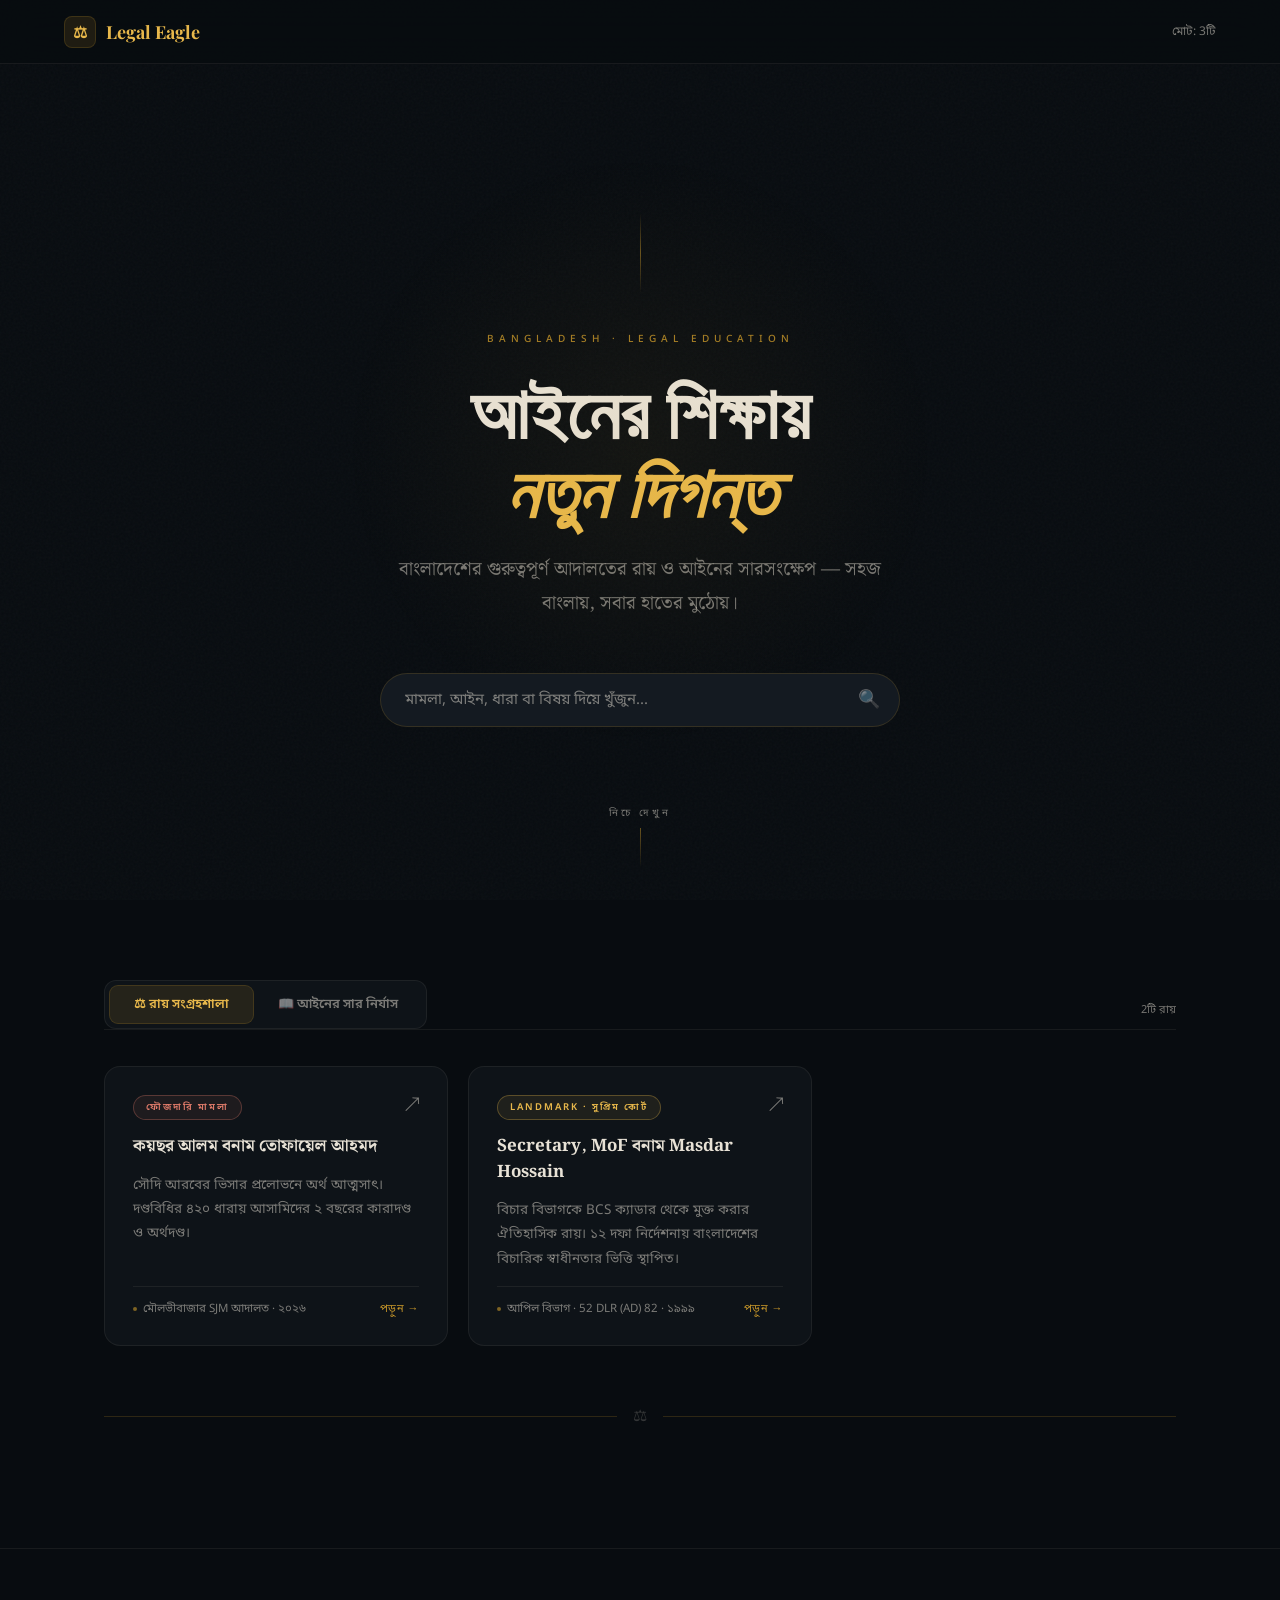
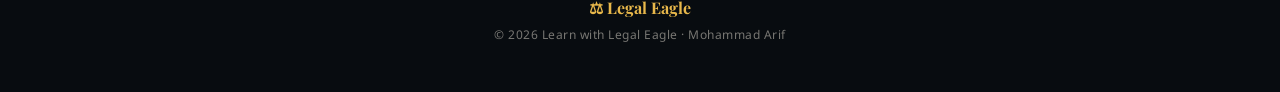
==== commit fc68eb02: "Add files via upload" ====
--- a/index.html
+++ b/index.html
@@ -3,1371 +3,266 @@
 <head>
 <meta charset="UTF-8">
 <meta name="viewport" content="width=device-width, initial-scale=1.0">
-<title>Legal Eagle — আইনের আলোয় বাংলাদেশ</title>
-<link rel="preconnect" href="https://fonts.googleapis.com">
-<link href="https://fonts.googleapis.com/css2?family=Cormorant+Garamond:ital,wght@0,400;0,600;0,700;1,400;1,700&family=Noto+Sans+Bengali:wght@300;400;500;600;700&family=Noto+Serif+Bengali:wght@400;600;700&family=DM+Mono:wght@400;500&display=swap" rel="stylesheet">
+<title>Learn with Legal Eagle — আদালতের রায় সংগ্রহশালা</title>
+<link href="https://fonts.googleapis.com/css2?family=Noto+Serif+Bengali:wght@400;600;700&family=Noto+Sans+Bengali:wght@300;400;500;600&family=Playfair+Display:ital,wght@0,700;1,400;1,700&display=swap" rel="stylesheet">
 <style>
-/* ─── TOKENS ─── */
 :root {
-  --ink:        #0a0804;
-  --parch:      #faf6ed;
-  --parch2:     #f3ead6;
-  --gold:       #b8860b;
-  --gold2:      #d4a520;
-  --gold3:      #f0c040;
-  --crimson:    #6b0f1a;
-  --crimson2:   #8b1a2a;
-  --slate:      #1c2333;
-  --slate2:     #263045;
-  --text:       #1a1208;
-  --muted:      #6b5c40;
-  --border:     #d6c49a;
-  --border2:    rgba(184,134,11,0.15);
-  --shadow:     rgba(30,15,5,0.12);
-  --white:      #fffef9;
-
-  --f-display:  'Cormorant Garamond', Georgia, serif;
-  --f-body:     'Noto Sans Bengali', sans-serif;
-  --f-serif:    'Noto Serif Bengali', serif;
-  --f-mono:     'DM Mono', monospace;
-}
-
-/* ─── RESET ─── */
-*, *::before, *::after { margin:0; padding:0; box-sizing:border-box; }
-html { scroll-behavior: smooth; font-size: 16px; }
-body {
-  font-family: var(--f-body);
-  background: var(--parch);
-  color: var(--text);
-  overflow-x: hidden;
-  cursor: none;
-}
-a { text-decoration: none; color: inherit; }
-img { display: block; max-width: 100%; }
-
-/* ─── CUSTOM CURSOR ─── */
-.cursor {
-  position: fixed;
-  width: 10px; height: 10px;
-  background: var(--gold);
-  border-radius: 50%;
-  pointer-events: none;
-  z-index: 9999;
-  transform: translate(-50%, -50%);
-  transition: width .2s, height .2s, background .2s;
-  mix-blend-mode: multiply;
-}
-.cursor-ring {
-  position: fixed;
-  width: 36px; height: 36px;
-  border: 1.5px solid var(--gold);
-  border-radius: 50%;
-  pointer-events: none;
-  z-index: 9998;
-  transform: translate(-50%, -50%);
-  transition: all .15s ease-out;
-  opacity: 0.5;
-}
-body:has(a:hover) .cursor { width: 18px; height: 18px; }
-
-/* ─── NOISE OVERLAY ─── */
-body::after {
-  content: '';
-  position: fixed; inset: 0;
-  background-image: url("data:image/svg+xml,%3Csvg xmlns='http://www.w3.org/2000/svg' width='300' height='300'%3E%3Cfilter id='n'%3E%3CfeTurbulence type='fractalNoise' baseFrequency='0.9' numOctaves='4' stitchTiles='stitch'/%3E%3C/filter%3E%3Crect width='300' height='300' filter='url(%23n)' opacity='0.025'/%3E%3C/svg%3E");
-  pointer-events: none;
-  z-index: 9000;
-}
-
-/* ─── NAV ─── */
-.nav {
-  position: fixed; top:0; left:0; right:0;
-  z-index: 1000;
-  display: flex; align-items: center; justify-content: space-between;
-  padding: 0 6%;
-  height: 72px;
-  background: rgba(250,246,237,0.88);
-  backdrop-filter: blur(24px) saturate(180%);
-  border-bottom: 1px solid var(--border2);
-}
-.nav-logo {
-  display: flex; align-items: center; gap: 12px;
-  font-family: var(--f-display);
-  font-size: 22px; font-weight: 700;
-  color: var(--ink);
-  letter-spacing: 0.5px;
-}
-.nav-logo-icon {
-  width: 38px; height: 38px;
-  background: var(--crimson);
-  border-radius: 10px;
-  display: flex; align-items: center; justify-content: center;
-  font-size: 18px;
-  color: var(--gold3);
-  box-shadow: 0 4px 12px rgba(107,15,26,0.25);
-}
-.nav-links {
-  display: flex; align-items: center; gap: 36px;
-  list-style: none;
-}
-.nav-links a {
-  font-size: 13px; font-weight: 500;
-  color: var(--muted);
-  letter-spacing: 0.3px;
-  transition: color .2s;
-  position: relative;
-}
-.nav-links a::after {
-  content: '';
-  position: absolute; bottom: -3px; left: 0; right: 0;
-  height: 1px;
-  background: var(--gold);
-  transform: scaleX(0);
-  transition: transform .25s;
-  transform-origin: left;
-}
-.nav-links a:hover { color: var(--crimson); }
-.nav-links a:hover::after { transform: scaleX(1); }
-.nav-cta {
-  background: var(--crimson);
-  color: var(--gold3) !important;
-  padding: 9px 22px !important;
-  border-radius: 6px;
-  font-weight: 600 !important;
-  letter-spacing: 0.5px;
-  transition: background .2s, transform .2s !important;
-  box-shadow: 0 4px 14px rgba(107,15,26,0.2);
-}
-.nav-cta:hover { background: var(--crimson2) !important; transform: translateY(-1px); }
-.nav-cta::after { display: none !important; }
-
-/* ─── HERO ─── */
-.hero {
-  min-height: 100vh;
-  display: grid;
-  grid-template-columns: 1fr 1fr;
-  align-items: center;
-  padding: 100px 6% 60px;
-  position: relative;
-  overflow: hidden;
-  gap: 60px;
-}
-.hero-bg {
-  position: absolute; inset: 0;
-  background:
-    radial-gradient(ellipse 80% 60% at 65% 40%, rgba(212,165,32,0.06) 0%, transparent 70%),
-    radial-gradient(ellipse 50% 70% at 10% 80%, rgba(107,15,26,0.04) 0%, transparent 60%);
-  pointer-events: none;
-}
-.hero-lines {
-  position: absolute; inset: 0;
-  background-image:
-    linear-gradient(rgba(184,134,11,0.06) 1px, transparent 1px),
-    linear-gradient(90deg, rgba(184,134,11,0.06) 1px, transparent 1px);
-  background-size: 60px 60px;
-  pointer-events: none;
-  mask-image: radial-gradient(ellipse at 60% 40%, black 20%, transparent 80%);
-}
-.hero-left { position: relative; z-index: 1; }
-.hero-eyebrow {
-  display: inline-flex; align-items: center; gap: 10px;
-  font-family: var(--f-mono);
-  font-size: 11px; letter-spacing: 3px;
-  color: var(--gold);
-  text-transform: uppercase;
-  margin-bottom: 28px;
-  padding: 6px 14px;
-  background: rgba(184,134,11,0.08);
-  border: 1px solid var(--border2);
-  border-radius: 30px;
-}
-.hero-eyebrow::before { content: ''; width: 6px; height: 6px; border-radius: 50%; background: var(--gold); animation: blink 2s infinite; }
-@keyframes blink { 0%,100%{opacity:1} 50%{opacity:0.2} }
-
-.hero-title {
-  font-family: var(--f-display);
-  font-size: clamp(42px, 5.5vw, 76px);
-  font-weight: 700;
-  line-height: 1.08;
-  letter-spacing: -1px;
-  color: var(--ink);
-  margin-bottom: 24px;
-}
-.hero-title em {
-  font-style: italic;
-  color: var(--crimson);
-  display: block;
-}
-.hero-title .gold-word { color: var(--gold); }
-
-.hero-desc {
-  font-family: var(--f-serif);
-  font-size: 17px; line-height: 1.9;
-  color: var(--muted);
-  max-width: 460px;
-  margin-bottom: 44px;
-}
-
-.hero-actions { display: flex; gap: 14px; align-items: center; }
-.btn-primary {
-  display: inline-flex; align-items: center; gap: 10px;
-  background: var(--crimson);
-  color: var(--gold3);
-  padding: 15px 32px;
-  border-radius: 8px;
-  font-family: var(--f-body);
-  font-size: 14px; font-weight: 600;
-  letter-spacing: 0.3px;
-  box-shadow: 0 6px 24px rgba(107,15,26,0.25);
-  transition: transform .2s, box-shadow .2s, background .2s;
-}
-.btn-primary:hover { transform: translateY(-3px); box-shadow: 0 12px 36px rgba(107,15,26,0.3); background: var(--crimson2); }
-.btn-secondary {
-  display: inline-flex; align-items: center; gap: 8px;
-  color: var(--muted);
-  font-size: 14px; font-weight: 500;
-  padding: 15px 24px;
-  border: 1px solid var(--border);
-  border-radius: 8px;
-  transition: border-color .2s, color .2s;
-}
-.btn-secondary:hover { border-color: var(--gold); color: var(--gold); }
-
-.hero-stats {
-  display: flex; gap: 40px;
-  margin-top: 56px;
-  padding-top: 40px;
-  border-top: 1px solid var(--border2);
-}
-.stat-num {
-  font-family: var(--f-display);
-  font-size: 38px; font-weight: 700;
-  color: var(--crimson);
-  line-height: 1;
-  margin-bottom: 4px;
-}
-.stat-label {
-  font-size: 12px; color: var(--muted);
-  letter-spacing: 0.3px;
-}
-
-/* HERO RIGHT — decorative law document */
-.hero-right {
-  position: relative; z-index: 1;
-  display: flex; justify-content: center;
-}
-.doc-card {
-  width: 380px;
-  background: var(--white);
-  border: 1px solid var(--border);
-  border-radius: 16px;
-  box-shadow:
-    0 0 0 1px rgba(184,134,11,0.1),
-    0 4px 6px rgba(30,15,5,0.05),
-    0 20px 60px rgba(30,15,5,0.12),
-    0 60px 100px rgba(30,15,5,0.08);
-  overflow: hidden;
-  animation: float 5s ease-in-out infinite;
-  transform-origin: center;
-}
-@keyframes float {
-  0%,100%{transform:translateY(0) rotate(-1deg)}
-  50%{transform:translateY(-12px) rotate(0.5deg)}
-}
-.doc-card-header {
-  background: var(--crimson);
-  background-image: linear-gradient(135deg, #8b1a2a, #4a0a12);
-  padding: 20px 24px;
-  display: flex; align-items: center; gap: 12px;
-  border-bottom: 2px solid var(--gold2);
-}
-.doc-card-header-icon { font-size: 24px; color: var(--gold3); }
-.doc-card-header-text { color: rgba(255,248,220,0.9); font-size: 13px; font-weight: 600; line-height: 1.4; }
-.doc-card-header-sub { color: rgba(255,248,220,0.5); font-size: 11px; margin-top: 2px; }
-.doc-card-body { padding: 24px; }
-.doc-row {
-  display: flex; align-items: flex-start; gap: 12px;
-  padding: 10px 0;
-  border-bottom: 1px solid rgba(214,196,154,0.3);
-}
-.doc-row:last-child { border: none; }
-.doc-row-num {
-  font-family: var(--f-mono);
-  font-size: 10px; font-weight: 500;
-  color: var(--gold);
-  min-width: 28px;
-  padding-top: 2px;
-}
-.doc-row-text { font-family: var(--f-serif); font-size: 12.5px; color: var(--text); line-height: 1.7; }
-.doc-row-text strong { color: var(--crimson); }
-.doc-badge {
-  display: inline-block;
-  font-size: 9.5px; font-weight: 700;
-  letter-spacing: 1px; text-transform: uppercase;
-  padding: 3px 10px; border-radius: 20px;
-  background: rgba(107,15,26,0.08);
-  color: var(--crimson);
-  border: 1px solid rgba(107,15,26,0.15);
-  margin-top: 4px;
-}
-.doc-card-footer {
-  background: rgba(184,134,11,0.06);
-  border-top: 1px solid var(--border2);
-  padding: 12px 24px;
-  display: flex; justify-content: space-between; align-items: center;
-  font-family: var(--f-mono); font-size: 10px; color: var(--muted);
-}
-.doc-card-footer .pulse { color: var(--gold); animation: blink 2s infinite; }
-
-/* ─── MARQUEE ─── */
-.marquee-wrap {
-  background: var(--crimson);
-  background-image: linear-gradient(135deg, #6b0f1a, #8b1a2a);
-  padding: 14px 0;
-  overflow: hidden;
-  border-top: 1px solid rgba(212,165,32,0.3);
-  border-bottom: 1px solid rgba(212,165,32,0.3);
-}
-.marquee-track {
-  display: flex; gap: 0;
-  animation: marquee 30s linear infinite;
-  width: max-content;
-}
-@keyframes marquee { from{transform:translateX(0)} to{transform:translateX(-50%)} }
-.marquee-item {
-  display: flex; align-items: center; gap: 20px;
-  padding: 0 32px;
-  font-family: var(--f-mono);
-  font-size: 11.5px; font-weight: 500;
-  color: rgba(240,192,64,0.7);
-  letter-spacing: 2px; text-transform: uppercase;
-  white-space: nowrap;
-}
-.marquee-dot { width: 4px; height: 4px; border-radius: 50%; background: var(--gold2); opacity: 0.5; }
-
-/* ─── SECTION COMMON ─── */
-.section { padding: 100px 6%; }
-.section-label {
-  font-family: var(--f-mono);
-  font-size: 10.5px; letter-spacing: 4px;
-  color: var(--gold); text-transform: uppercase;
-  margin-bottom: 14px;
-  display: flex; align-items: center; gap: 12px;
-}
-.section-label::before {
-  content: ''; width: 32px; height: 1px; background: var(--gold); opacity: 0.6;
-}
-.section-title {
-  font-family: var(--f-display);
-  font-size: clamp(32px, 4vw, 54px);
-  font-weight: 700; line-height: 1.15;
-  letter-spacing: -0.5px;
-  color: var(--ink);
-  margin-bottom: 16px;
-}
-.section-title em { font-style: italic; color: var(--crimson); }
-.section-sub {
-  font-family: var(--f-serif);
-  font-size: 16px; line-height: 1.85;
-  color: var(--muted);
-  max-width: 540px;
-}
-
-/* ─── ABOUT ─── */
-.about { background: var(--white); }
-.about-grid {
-  display: grid;
-  grid-template-columns: 1fr 1fr;
-  gap: 80px;
-  align-items: center;
-}
-.about-visual {
-  position: relative;
-}
-.about-img-wrap {
-  width: 100%;
-  aspect-ratio: 4/5;
-  background: linear-gradient(145deg, var(--parch2), var(--parch));
-  border: 1px solid var(--border);
-  border-radius: 16px;
-  display: flex; align-items: center; justify-content: center;
-  overflow: hidden;
-  position: relative;
-}
-.about-img-wrap::before {
-  content: '⚖';
-  font-size: 180px;
-  opacity: 0.06;
-  position: absolute;
-  color: var(--crimson);
-}
-.about-img-inner {
-  text-align: center;
-  position: relative;
-  z-index: 1;
-}
-.about-initials {
-  font-family: var(--f-display);
-  font-size: 80px; font-weight: 700;
-  color: var(--crimson);
-  line-height: 1;
-  margin-bottom: 12px;
-}
-.about-name-card {
-  background: var(--white);
-  border: 1px solid var(--border);
-  border-radius: 10px;
-  padding: 12px 24px;
-  box-shadow: 0 4px 20px var(--shadow);
-}
-.about-name { font-family: var(--f-display); font-size: 20px; font-weight: 700; color: var(--ink); }
-.about-title { font-size: 12px; color: var(--muted); margin-top: 3px; }
-.about-badge-float {
-  position: absolute;
-  top: 24px; right: -20px;
-  background: var(--crimson);
-  color: var(--gold3);
-  padding: 10px 16px;
-  border-radius: 10px;
-  font-size: 12px; font-weight: 700;
-  box-shadow: 0 8px 24px rgba(107,15,26,0.3);
-  line-height: 1.5;
-}
-
-.about-content {}
-.about-text {
-  font-family: var(--f-serif);
-  font-size: 16px; line-height: 2;
-  color: var(--muted);
-  margin-bottom: 32px;
-}
-.about-features {
-  display: grid;
-  grid-template-columns: 1fr 1fr;
-  gap: 14px;
-  margin-top: 36px;
-}
-.about-feature {
-  background: var(--parch);
-  border: 1px solid var(--border2);
-  border-radius: 12px;
-  padding: 16px 18px;
-}
-.af-icon { font-size: 22px; margin-bottom: 8px; }
-.af-title { font-size: 13px; font-weight: 700; color: var(--ink); margin-bottom: 4px; }
-.af-desc { font-size: 12px; color: var(--muted); line-height: 1.6; }
-
-/* ─── PRACTICE AREAS ─── */
-.practice { background: var(--ink); color: var(--parch); position: relative; overflow: hidden; }
-.practice::before {
-  content: 'LAW';
-  position: absolute;
-  font-family: var(--f-display);
-  font-size: 320px; font-weight: 700;
-  color: rgba(255,255,255,0.02);
-  right: -40px; bottom: -60px;
-  line-height: 1; pointer-events: none;
-  letter-spacing: -10px;
-}
-.practice .section-label { color: var(--gold2); }
-.practice .section-label::before { background: var(--gold2); }
-.practice .section-title { color: var(--parch); }
-.practice .section-title em { color: var(--gold2); }
-.practice-header {
-  display: flex; align-items: flex-end; justify-content: space-between;
-  margin-bottom: 56px; gap: 40px;
-}
-.practice-grid {
-  display: grid;
-  grid-template-columns: repeat(3, 1fr);
-  gap: 20px;
-}
-.practice-card {
-  background: rgba(255,255,255,0.03);
-  border: 1px solid rgba(255,255,255,0.07);
-  border-radius: 16px;
-  padding: 32px 28px;
-  transition: background .25s, border-color .25s, transform .25s;
-  cursor: pointer;
-  position: relative;
-  overflow: hidden;
-}
-.practice-card::before {
-  content: '';
-  position: absolute; top:0; left:0; right:0; height:2px;
-  background: linear-gradient(to right, var(--gold), var(--gold2));
-  transform: scaleX(0); transform-origin: left;
-  transition: transform .3s;
-}
-.practice-card:hover { background: rgba(255,255,255,0.06); border-color: rgba(212,165,32,0.25); transform: translateY(-5px); }
-.practice-card:hover::before { transform: scaleX(1); }
-.pc-num {
-  font-family: var(--f-mono);
-  font-size: 11px; color: rgba(212,165,32,0.4);
-  letter-spacing: 2px; margin-bottom: 20px;
-}
-.pc-icon { font-size: 32px; margin-bottom: 16px; }
-.pc-title {
-  font-family: var(--f-display);
-  font-size: 20px; font-weight: 700;
-  color: var(--parch); margin-bottom: 10px; line-height: 1.3;
-}
-.pc-desc { font-size: 13px; color: rgba(250,246,237,0.5); line-height: 1.8; }
-.pc-link {
-  margin-top: 20px;
-  font-family: var(--f-mono);
-  font-size: 10.5px; letter-spacing: 1.5px;
-  color: var(--gold2);
-  text-transform: uppercase;
-  display: flex; align-items: center; gap: 6px;
-  opacity: 0;
-  transition: opacity .2s;
-}
-.practice-card:hover .pc-link { opacity: 1; }
-
-/* ─── CASES ─── */
-.cases-section { background: var(--parch); }
-.cases-tabs {
-  display: flex; gap: 0;
-  background: var(--white);
-  border: 1px solid var(--border);
-  border-radius: 12px;
-  padding: 4px; width: fit-content;
-  margin: 40px 0 36px;
-}
-.cases-tab {
-  padding: 10px 24px;
-  border: none; background: transparent;
-  font-family: var(--f-body); font-size: 13px; font-weight: 600;
-  color: var(--muted);
-  border-radius: 9px;
-  cursor: pointer;
-  transition: background .2s, color .2s;
-}
-.cases-tab.active {
-  background: var(--crimson);
-  color: var(--gold3);
-  box-shadow: 0 2px 10px rgba(107,15,26,0.2);
-}
-.cases-grid {
-  display: grid;
-  grid-template-columns: repeat(auto-fill, minmax(340px, 1fr));
-  gap: 22px;
-}
-.case-card {
-  background: var(--white);
-  border: 1px solid var(--border);
-  border-radius: 16px;
-  padding: 28px;
-  display: flex; flex-direction: column; gap: 14px;
-  transition: transform .25s, box-shadow .25s, border-color .25s;
-  position: relative; overflow: hidden;
-}
-.case-card::after {
-  content: '';
-  position: absolute; bottom:0; left:0; right:0; height:3px;
-  background: linear-gradient(to right, var(--crimson), var(--gold));
-  transform: scaleX(0); transform-origin: left;
-  transition: transform .3s;
-}
-.case-card:hover { transform: translateY(-5px); box-shadow: 0 20px 60px rgba(30,15,5,0.12); border-color: rgba(184,134,11,0.3); }
-.case-card:hover::after { transform: scaleX(1); }
-.cc-top { display: flex; align-items: flex-start; justify-content: space-between; gap: 12px; }
-.badge {
-  font-size: 9.5px; font-weight: 700; letter-spacing: 2px;
-  text-transform: uppercase; padding: 5px 14px;
-  border-radius: 100px; border: 1px solid;
-}
-.badge-cr { color: #c0392b; border-color: rgba(192,57,43,0.3); background: rgba(192,57,43,0.07); }
-.badge-lm { color: var(--gold); border-color: rgba(184,134,11,0.3); background: rgba(184,134,11,0.07); }
-.badge-lw { color: #27ae60; border-color: rgba(39,174,96,0.3); background: rgba(39,174,96,0.07); }
-.cc-arrow { font-size: 20px; color: var(--muted); transition: transform .2s, color .2s; }
-.case-card:hover .cc-arrow { color: var(--crimson); transform: translate(3px,-3px); }
-.cc-title {
-  font-family: var(--f-display);
-  font-size: 19px; font-weight: 700; line-height: 1.4;
-  color: var(--ink);
-}
-.cc-desc { font-size: 13px; color: var(--muted); line-height: 1.85; flex:1; }
-.cc-meta {
-  display: flex; align-items: center; justify-content: space-between;
-  padding-top: 14px;
-  border-top: 1px solid rgba(214,196,154,0.4);
-  font-size: 11.5px; color: var(--muted);
-}
-.cc-court { display: flex; align-items: center; gap: 6px; }
-.cc-court::before { content: ''; width:4px; height:4px; border-radius:50%; background:var(--gold); opacity:.7; }
-.cc-read { color: var(--crimson); font-size: 11px; font-weight: 600; }
-
-/* ─── LAWS SECTION ─── */
-.laws-section { background: var(--slate); position: relative; overflow: hidden; }
-.laws-section::before {
-  content: '';
-  position: absolute; top:-200px; right:-200px;
-  width: 500px; height: 500px; border-radius: 50%;
-  background: radial-gradient(circle, rgba(212,165,32,0.06) 0%, transparent 70%);
-  pointer-events: none;
-}
-.laws-section .section-title { color: #e8e2d6; }
-.laws-section .section-title em { color: var(--gold2); }
-.laws-section .section-sub { color: rgba(232,226,214,0.55); }
-.laws-header { display: flex; align-items: flex-end; justify-content: space-between; margin-bottom: 48px; gap: 40px; }
-.law-cards { display: grid; grid-template-columns: repeat(auto-fill, minmax(300px, 1fr)); gap: 18px; }
-.law-card {
-  background: rgba(255,255,255,0.04);
-  border: 1px solid rgba(255,255,255,0.07);
-  border-radius: 14px; padding: 26px;
-  display: flex; flex-direction: column; gap: 12px;
-  transition: background .2s, border-color .2s, transform .2s;
-  text-decoration: none; color: inherit;
-}
-.law-card:hover { background: rgba(255,255,255,0.07); border-color: rgba(212,165,32,0.25); transform: translateY(-4px); }
-.lc-badge {
-  font-size: 9.5px; font-weight: 700; letter-spacing: 2px;
-  text-transform: uppercase; padding: 4px 12px;
-  border-radius: 100px; border: 1px solid;
-  color: #a8d5b5; border-color: rgba(168,213,181,0.3);
-  background: rgba(168,213,181,0.07);
-  width: fit-content;
-}
-.lc-title {
-  font-family: var(--f-display);
-  font-size: 18px; font-weight: 700; line-height: 1.4;
-  color: #e8e2d6;
-}
-.lc-desc { font-size: 12.5px; color: rgba(232,226,214,0.5); line-height: 1.8; flex:1; }
-.lc-pills { display: flex; flex-wrap: wrap; gap: 6px; padding-top: 12px; border-top: 1px solid rgba(255,255,255,0.06); }
-.lc-pill { font-size: 10.5px; color: rgba(232,226,214,0.4); background: rgba(255,255,255,0.04); border: 1px solid rgba(255,255,255,0.07); border-radius: 20px; padding: 3px 10px; }
-
-/* ─── PROCESS ─── */
-.process { background: var(--white); }
-.process-grid {
-  display: grid;
-  grid-template-columns: repeat(4, 1fr);
-  gap: 0;
-  margin-top: 60px;
-  position: relative;
-}
-.process-grid::before {
-  content: '';
-  position: absolute;
-  top: 40px; left: 10%; right: 10%;
-  height: 1px;
-  background: linear-gradient(to right, transparent, var(--border), var(--border), transparent);
-}
-.process-step {
-  padding: 0 24px;
-  text-align: center;
-  position: relative;
-}
-.ps-num {
-  width: 80px; height: 80px;
-  border-radius: 50%;
-  background: var(--parch);
-  border: 2px solid var(--border);
-  display: flex; align-items: center; justify-content: center;
-  margin: 0 auto 24px;
-  font-family: var(--f-display);
-  font-size: 26px; font-weight: 700;
-  color: var(--crimson);
-  position: relative; z-index: 1;
-  box-shadow: 0 4px 16px var(--shadow);
-  transition: background .2s, border-color .2s, box-shadow .2s;
-}
-.process-step:hover .ps-num {
-  background: var(--crimson);
-  color: var(--gold3);
-  border-color: var(--crimson);
-  box-shadow: 0 8px 28px rgba(107,15,26,0.25);
-}
-.ps-title { font-family: var(--f-display); font-size: 17px; font-weight: 700; color: var(--ink); margin-bottom: 8px; }
-.ps-desc { font-size: 12.5px; color: var(--muted); line-height: 1.75; }
-
-/* ─── TESTIMONIALS ─── */
-.testimonials { background: var(--parch); }
-.test-grid { display: grid; grid-template-columns: repeat(3, 1fr); gap: 22px; margin-top: 56px; }
-.test-card {
-  background: var(--white);
-  border: 1px solid var(--border);
-  border-radius: 16px; padding: 28px;
-  position: relative; overflow: hidden;
-  transition: transform .2s, box-shadow .2s;
-}
-.test-card:hover { transform: translateY(-4px); box-shadow: 0 16px 48px var(--shadow); }
-.test-quote-mark {
-  font-family: var(--f-display);
-  font-size: 80px; font-weight: 700;
-  color: var(--crimson); opacity: 0.08;
-  position: absolute; top: 12px; left: 20px;
-  line-height: 1; pointer-events: none;
-}
-.test-text { font-family: var(--f-serif); font-size: 14px; line-height: 1.9; color: var(--muted); position: relative; z-index: 1; margin-bottom: 20px; }
-.test-footer { display: flex; align-items: center; gap: 12px; padding-top: 16px; border-top: 1px solid var(--border2); }
-.test-avatar {
-  width: 40px; height: 40px; border-radius: 50%;
-  background: var(--crimson);
-  display: flex; align-items: center; justify-content: center;
-  font-family: var(--f-display); font-size: 16px; font-weight: 700; color: var(--gold3);
-  flex-shrink: 0;
-}
-.test-name { font-size: 13px; font-weight: 700; color: var(--ink); }
-.test-role { font-size: 11px; color: var(--muted); }
-.test-stars { color: var(--gold2); font-size: 12px; margin-top: 2px; }
-
-/* ─── CONTACT ─── */
-.contact { background: var(--crimson); background-image: linear-gradient(150deg, #5a0e17 0%, #7a1520 50%, #6b0f1a 100%); position: relative; overflow: hidden; }
-.contact::before {
-  content: '⚖';
-  position: absolute; font-size: 500px; opacity: 0.04;
-  right: -100px; bottom: -120px; line-height: 1; pointer-events: none;
-  color: var(--gold3);
-}
-.contact .section-label { color: rgba(240,192,64,0.7); }
-.contact .section-label::before { background: rgba(240,192,64,0.7); }
-.contact-grid { display: grid; grid-template-columns: 1fr 1fr; gap: 80px; align-items: center; }
-.contact-left .section-title { color: #fff8ee; }
-.contact-left .section-title em { color: var(--gold2); }
-.contact-left .section-sub { color: rgba(255,248,238,0.6); }
-.contact-items { margin-top: 40px; display: flex; flex-direction: column; gap: 18px; }
-.contact-item {
-  display: flex; align-items: flex-start; gap: 16px;
-  padding: 16px 20px;
-  background: rgba(255,255,255,0.06);
-  border: 1px solid rgba(255,255,255,0.1);
-  border-radius: 12px;
-  transition: background .2s;
-}
-.contact-item:hover { background: rgba(255,255,255,0.1); }
-.ci-icon { font-size: 22px; flex-shrink: 0; margin-top: 2px; }
-.ci-label { font-size: 10.5px; letter-spacing: 1.5px; color: var(--gold2); font-weight: 700; margin-bottom: 4px; }
-.ci-value { font-size: 14px; color: rgba(255,248,238,0.85); line-height: 1.5; }
-
-.contact-form {
-  background: rgba(255,255,255,0.07);
-  border: 1px solid rgba(255,255,255,0.12);
-  border-radius: 20px; padding: 36px;
-  backdrop-filter: blur(10px);
-}
-.form-title { font-family: var(--f-display); font-size: 22px; font-weight: 700; color: #fff8ee; margin-bottom: 24px; }
-.form-group { margin-bottom: 18px; }
-.form-label { display: block; font-size: 11px; font-weight: 700; letter-spacing: 1.5px; color: rgba(240,192,64,0.8); text-transform: uppercase; margin-bottom: 8px; }
-.form-input, .form-textarea {
-  width: 100%; padding: 13px 18px;
-  background: rgba(255,255,255,0.08);
-  border: 1px solid rgba(255,255,255,0.15);
-  border-radius: 10px;
-  color: #fff8ee;
-  font-family: var(--f-body); font-size: 14px;
-  outline: none;
-  transition: border-color .2s, background .2s;
-}
-.form-input::placeholder, .form-textarea::placeholder { color: rgba(255,248,238,0.3); }
-.form-input:focus, .form-textarea:focus { border-color: var(--gold2); background: rgba(255,255,255,0.12); }
-.form-textarea { resize: vertical; min-height: 110px; }
-.form-btn {
-  width: 100%; padding: 15px;
-  background: var(--gold2);
-  color: var(--ink);
-  border: none; border-radius: 10px;
-  font-family: var(--f-body); font-size: 14px; font-weight: 700;
-  cursor: pointer;
-  transition: background .2s, transform .2s;
-  letter-spacing: 0.5px;
-}
-.form-btn:hover { background: var(--gold3); transform: translateY(-2px); }
-
-/* ─── FOOTER ─── */
-.footer {
-  background: var(--ink);
-  padding: 60px 6% 36px;
-  border-top: 1px solid rgba(255,255,255,0.06);
-}
-.footer-top {
-  display: grid;
-  grid-template-columns: 2fr 1fr 1fr 1fr;
-  gap: 48px;
-  padding-bottom: 48px;
-  border-bottom: 1px solid rgba(255,255,255,0.07);
-}
-.ft-logo {
-  font-family: var(--f-display);
-  font-size: 24px; font-weight: 700;
-  color: var(--gold2); margin-bottom: 14px;
-  display: flex; align-items: center; gap: 10px;
-}
-.ft-logo-icon {
-  width: 34px; height: 34px; background: var(--crimson);
-  border-radius: 8px; display: flex; align-items: center; justify-content: center;
-  font-size: 16px; color: var(--gold3);
-}
-.ft-desc { font-size: 13px; color: rgba(250,246,237,0.4); line-height: 1.9; }
-.ft-col-title { font-family: var(--f-mono); font-size: 10px; letter-spacing: 3px; text-transform: uppercase; color: var(--gold); margin-bottom: 18px; }
-.ft-links { display: flex; flex-direction: column; gap: 10px; }
-.ft-links a { font-size: 13px; color: rgba(250,246,237,0.45); transition: color .2s; }
-.ft-links a:hover { color: var(--gold2); }
-.footer-bottom {
-  display: flex; align-items: center; justify-content: space-between;
-  padding-top: 28px;
-  font-size: 12px; color: rgba(250,246,237,0.25);
-}
-.footer-bottom a { color: rgba(250,246,237,0.35); transition: color .2s; }
-.footer-bottom a:hover { color: var(--gold2); }
-
-/* ─── SEARCH BAR ─── */
-.search-section { background: var(--parch2); padding: 32px 6%; border-bottom: 1px solid var(--border); }
-.search-inner { max-width: 600px; margin: 0 auto; position: relative; }
-.search-inner input {
-  width: 100%; padding: 16px 56px 16px 24px;
-  background: var(--white);
-  border: 1px solid var(--border);
-  border-radius: 100px;
-  font-family: var(--f-body); font-size: 15px;
-  color: var(--text); outline: none;
-  box-shadow: 0 4px 20px var(--shadow);
-  transition: border-color .3s, box-shadow .3s;
-}
-.search-inner input::placeholder { color: var(--muted); }
-.search-inner input:focus { border-color: var(--gold); box-shadow: 0 0 0 3px rgba(184,134,11,0.1); }
-.search-inner .s-icon { position: absolute; right: 20px; top: 50%; transform: translateY(-50%); font-size: 18px; color: var(--muted); }
-
-/* ─── ANIMATIONS ─── */
-.fade-up { opacity: 0; transform: translateY(32px); transition: opacity .7s ease, transform .7s ease; }
-.fade-up.visible { opacity: 1; transform: none; }
-.fade-up:nth-child(2) { transition-delay: .1s; }
-.fade-up:nth-child(3) { transition-delay: .2s; }
-.fade-up:nth-child(4) { transition-delay: .3s; }
-.fade-up:nth-child(5) { transition-delay: .4s; }
-.fade-up:nth-child(6) { transition-delay: .5s; }
-
-/* ─── RESPONSIVE ─── */
-@media (max-width: 900px) {
-  .hero { grid-template-columns: 1fr; padding: 100px 6% 60px; }
-  .hero-right { display: none; }
-  .about-grid, .contact-grid { grid-template-columns: 1fr; gap: 48px; }
-  .practice-grid { grid-template-columns: 1fr 1fr; }
-  .test-grid { grid-template-columns: 1fr; }
-  .footer-top { grid-template-columns: 1fr 1fr; }
-  .process-grid { grid-template-columns: 1fr 1fr; }
-  .process-grid::before { display: none; }
-  .about-badge-float { display: none; }
-}
-@media (max-width: 600px) {
-  .nav-links { display: none; }
-  .practice-grid { grid-template-columns: 1fr; }
-  .hero-stats { flex-direction: column; gap: 20px; }
-  .footer-top { grid-template-columns: 1fr; }
-  .about-features { grid-template-columns: 1fr; }
-  .cases-grid { grid-template-columns: 1fr; }
-  .law-cards { grid-template-columns: 1fr; }
-  .process-grid { grid-template-columns: 1fr; }
+  --bg: #080c10;
+  --surface: #0e1318;
+  --surface2: #141a21;
+  --gold: #c9982a;
+  --gold2: #e8b84b;
+  --gold-dim: rgba(201,152,42,0.12);
+  --text: #e8e2d6;
+  --muted: rgba(232,226,214,0.5);
+  --border: rgba(201,152,42,0.18);
+  --border2: rgba(232,226,214,0.07);
+}
+*{margin:0;padding:0;box-sizing:border-box}
+html{scroll-behavior:smooth}
+body{background:var(--bg);color:var(--text);font-family:'Noto Sans Bengali',sans-serif;min-height:100vh;overflow-x:hidden}
+body::before{content:'';position:fixed;inset:0;background-image:url("data:image/svg+xml,%3Csvg viewBox='0 0 512 512' xmlns='http://www.w3.org/2000/svg'%3E%3Cfilter id='n'%3E%3CfeTurbulence type='fractalNoise' baseFrequency='0.75' numOctaves='4' stitchTiles='stitch'/%3E%3C/filter%3E%3Crect width='512' height='512' filter='url(%23n)' opacity='0.03'/%3E%3C/svg%3E");pointer-events:none;z-index:0}
+
+/* NAV */
+nav{position:fixed;top:0;left:0;right:0;z-index:100;padding:0 5%;height:64px;display:flex;align-items:center;justify-content:space-between;background:rgba(8,12,16,0.85);backdrop-filter:blur(20px);border-bottom:1px solid var(--border2)}
+.logo{font-family:'Playfair Display',serif;font-size:18px;font-weight:700;color:var(--gold2);text-decoration:none;display:flex;align-items:center;gap:10px}
+.logo-icon{width:32px;height:32px;background:var(--gold-dim);border:1px solid var(--border);border-radius:8px;display:flex;align-items:center;justify-content:center;font-size:16px}
+.nav-count{font-size:12px;color:var(--muted)}
+
+/* HERO */
+.hero{min-height:100vh;display:flex;flex-direction:column;align-items:center;justify-content:center;text-align:center;padding:120px 24px 80px;position:relative;overflow:hidden}
+.hero-glow{position:absolute;width:600px;height:600px;border-radius:50%;background:radial-gradient(circle,rgba(201,152,42,0.06) 0%,transparent 70%);top:50%;left:50%;transform:translate(-50%,-50%);pointer-events:none}
+.hero-line{width:1px;height:80px;background:linear-gradient(to bottom,transparent,var(--gold),transparent);margin:0 auto 40px;opacity:.5;animation:pulse-line 3s ease-in-out infinite}
+@keyframes pulse-line{0%,100%{opacity:.3}50%{opacity:.7}}
+.hero-eyebrow{font-size:10px;letter-spacing:5px;font-weight:500;color:var(--gold);text-transform:uppercase;margin-bottom:24px;opacity:.8}
+.hero-title{font-family:'Playfair Display',serif;font-size:clamp(36px,6vw,72px);font-weight:700;line-height:1.1;margin-bottom:8px;color:var(--text)}
+.hero-title em{font-style:italic;color:var(--gold2)}
+.hero-sub{font-family:'Noto Serif Bengali',serif;font-size:clamp(15px,2vw,19px);color:var(--muted);max-width:520px;margin:16px auto 52px;line-height:1.8}
+.search-wrap{width:100%;max-width:520px;margin:0 auto;position:relative}
+.search-wrap input{width:100%;padding:16px 56px 16px 24px;background:var(--surface2);border:1px solid var(--border);border-radius:100px;color:var(--text);font-family:'Noto Sans Bengali',sans-serif;font-size:15px;outline:none;transition:border-color .3s,box-shadow .3s}
+.search-wrap input::placeholder{color:var(--muted)}
+.search-wrap input:focus{border-color:var(--gold);box-shadow:0 0 0 3px rgba(201,152,42,0.08)}
+.search-icon{position:absolute;right:20px;top:50%;transform:translateY(-50%);font-size:18px;color:var(--muted);pointer-events:none}
+.scroll-hint{position:absolute;bottom:32px;left:50%;transform:translateX(-50%);display:flex;flex-direction:column;align-items:center;gap:8px;font-size:10px;letter-spacing:3px;color:var(--muted);text-transform:uppercase;animation:bob 2s ease-in-out infinite}
+@keyframes bob{0%,100%{transform:translateX(-50%) translateY(0)}50%{transform:translateX(-50%) translateY(6px)}}
+.scroll-hint::after{content:'';width:1px;height:40px;background:linear-gradient(to bottom,var(--gold),transparent);opacity:.5}
+
+/* MAIN SECTION */
+.main-section{max-width:1200px;margin:0 auto;padding:80px 5% 120px;position:relative;z-index:1}
+
+/* TABS */
+.tabs-wrapper{display:flex;align-items:center;justify-content:space-between;margin-bottom:36px;border-bottom:1px solid var(--border2);padding-bottom:0;gap:16px;flex-wrap:wrap}
+.tabs{display:flex;gap:0;background:var(--surface);border:1px solid var(--border2);border-radius:12px;padding:4px;overflow:hidden}
+.tab-btn{padding:10px 24px;border:none;background:transparent;color:var(--muted);font-family:'Noto Sans Bengali',sans-serif;font-size:13px;font-weight:600;cursor:pointer;border-radius:9px;transition:background .2s,color .2s;white-space:nowrap}
+.tab-btn.active{background:var(--gold-dim);color:var(--gold2);border:1px solid var(--border)}
+.tab-count{font-size:11px;color:var(--muted);align-self:flex-end;padding-bottom:12px}
+
+/* PANEL */
+.tab-panel{display:none}.tab-panel.active{display:block}
+
+/* GRID */
+.grid{display:grid;grid-template-columns:repeat(auto-fill,minmax(320px,1fr));gap:20px}
+
+/* CASE CARD */
+.case-card{background:var(--surface);border:1px solid var(--border2);border-radius:16px;padding:28px;text-decoration:none;color:inherit;display:flex;flex-direction:column;gap:14px;position:relative;overflow:hidden;transition:border-color .25s,transform .25s,background .25s}
+.case-card::before{content:'';position:absolute;top:0;left:0;right:0;height:1px;background:linear-gradient(to right,transparent,var(--gold),transparent);opacity:0;transition:opacity .3s}
+.case-card:hover{border-color:var(--border);background:var(--surface2);transform:translateY(-4px)}
+.case-card:hover::before{opacity:1}
+.card-top{display:flex;align-items:flex-start;justify-content:space-between;gap:12px}
+.badge{font-size:9.5px;font-weight:600;letter-spacing:2px;text-transform:uppercase;padding:5px 12px;border-radius:100px;border:1px solid}
+.badge-criminal{color:#e07b6a;border-color:rgba(224,123,106,0.3);background:rgba(224,123,106,0.08)}
+.badge-landmark{color:var(--gold2);border-color:rgba(232,184,75,0.3);background:rgba(232,184,75,0.08)}
+.badge-civil{color:#7ab8d8;border-color:rgba(122,184,216,0.3);background:rgba(122,184,216,0.08)}
+.card-arrow{color:var(--muted);font-size:18px;transition:transform .2s,color .2s;flex-shrink:0}
+.case-card:hover .card-arrow{color:var(--gold);transform:translate(3px,-3px)}
+.card-title{font-family:'Noto Serif Bengali',serif;font-size:17px;font-weight:700;line-height:1.5;color:var(--text)}
+.card-desc{font-size:13.5px;color:var(--muted);line-height:1.8;flex:1}
+.card-meta{display:flex;align-items:center;justify-content:space-between;padding-top:14px;border-top:1px solid var(--border2);font-size:11.5px;color:var(--muted)}
+.card-court{display:flex;align-items:center;gap:6px}
+.card-court::before{content:'';width:4px;height:4px;border-radius:50%;background:var(--gold);opacity:.6}
+.card-read{color:var(--gold);font-size:11px;letter-spacing:.5px}
+
+/* LAW CARD */
+.law-card{background:var(--surface);border:1px solid var(--border2);border-radius:16px;padding:28px;text-decoration:none;color:inherit;display:flex;flex-direction:column;gap:14px;position:relative;overflow:hidden;transition:border-color .25s,transform .25s,background .25s}
+.law-card::before{content:'';position:absolute;top:0;left:0;right:0;height:1px;background:linear-gradient(to right,transparent,#7ab8d8,transparent);opacity:0;transition:opacity .3s}
+.law-card:hover{border-color:rgba(122,184,216,0.3);background:var(--surface2);transform:translateY(-4px)}
+.law-card:hover::before{opacity:1}
+.law-card:hover .card-arrow{color:#7ab8d8;transform:translate(3px,-3px)}
+.badge-law{color:#a8d5b5;border-color:rgba(168,213,181,0.3);background:rgba(168,213,181,0.08);font-size:9.5px;font-weight:600;letter-spacing:2px;text-transform:uppercase;padding:5px 12px;border-radius:100px;border:1px solid}
+.law-meta-pills{display:flex;flex-wrap:wrap;gap:6px;padding-top:12px;border-top:1px solid var(--border2)}
+.law-pill{font-size:10.5px;color:var(--muted);background:rgba(232,226,214,0.04);border:1px solid var(--border2);border-radius:20px;padding:3px 10px}
+
+/* EMPTY */
+#no-results-cases,#no-results-laws{display:none;text-align:center;padding:80px 20px;color:var(--muted)}
+.empty-icon{font-size:48px;margin-bottom:16px;opacity:.3}
+
+/* DECO */
+.deco-rule{display:flex;align-items:center;gap:16px;margin:60px 0 0;opacity:.2}
+.deco-rule::before,.deco-rule::after{content:'';flex:1;height:1px;background:var(--gold)}
+
+/* FOOTER */
+footer{text-align:center;padding:48px 20px;border-top:1px solid var(--border2);position:relative;z-index:1}
+.footer-logo{font-family:'Playfair Display',serif;font-size:16px;color:var(--gold2);font-weight:700;margin-bottom:10px}
+.footer-copy{font-size:12px;color:var(--muted);letter-spacing:.5px}
+
+@media(max-width:600px){
+  .hero{padding:100px 20px 60px}
+  .main-section{padding:60px 5% 80px}
+  .grid{grid-template-columns:1fr}
+  .tabs-wrapper{flex-direction:column;align-items:flex-start}
 }
 </style>
 </head>
 <body>
 
-<!-- CURSOR -->
-<div class="cursor" id="cursor"></div>
-<div class="cursor-ring" id="ring"></div>
-
-<!-- NAV -->
-<nav class="nav">
-  <a href="#" class="nav-logo">
-    <div class="nav-logo-icon">⚖</div>
+<nav>
+  <a href="#" class="logo">
+    <div class="logo-icon">⚖</div>
     Legal Eagle
   </a>
-  <ul class="nav-links">
-    <li><a href="#about">পরিচিতি</a></li>
-    <li><a href="#practice">বিশেষজ্ঞতা</a></li>
-    <li><a href="#cases">রায় সংগ্রহ</a></li>
-    <li><a href="#laws">আইন নির্যাস</a></li>
-    <li><a href="#contact" class="nav-cta">যোগাযোগ করুন</a></li>
-  </ul>
+  <div class="nav-count" id="stat-count"></div>
 </nav>
 
-<!-- HERO -->
-<section class="hero" id="home">
-  <div class="hero-bg"></div>
-  <div class="hero-lines"></div>
-
-  <div class="hero-left">
-    <div class="hero-eyebrow">বাংলাদেশ · আইন শিক্ষা · ২০২৬</div>
-    <h1 class="hero-title">
-      আইনের আলোয়
-      <em>বাংলাদেশ</em>
-      <span class="gold-word">Legal Eagle</span>
-    </h1>
-    <p class="hero-desc">বাংলাদেশের গুরুত্বপূর্ণ আদালতের রায়, আইনের সারসংক্ষেপ এবং আইনি জ্ঞান — সহজ বাংলায়, সবার হাতের মুঠোয়।</p>
-    <div class="hero-actions">
-      <a href="#cases" class="btn-primary">রায় সংগ্রহ দেখুন ↓</a>
-      <a href="#about" class="btn-secondary">আরও জানুন</a>
+<section class="hero">
+  <div class="hero-glow"></div>
+  <div class="hero-line"></div>
+  <p class="hero-eyebrow">Bangladesh · Legal Education</p>
+  <h1 class="hero-title">আইনের শিক্ষায়<br><em>নতুন দিগন্ত</em></h1>
+  <p class="hero-sub">বাংলাদেশের গুরুত্বপূর্ণ আদালতের রায় ও আইনের সারসংক্ষেপ — সহজ বাংলায়, সবার হাতের মুঠোয়।</p>
+  <div class="search-wrap">
+    <input type="text" id="searchInput" placeholder="মামলা, আইন, ধারা বা বিষয় দিয়ে খুঁজুন..." oninput="filterAll()">
+    <span class="search-icon">🔍</span>
+  </div>
+  <div class="scroll-hint">নিচে দেখুন</div>
+</section>
+
+<section class="main-section" id="content">
+  <div class="tabs-wrapper">
+    <div class="tabs">
+      <button class="tab-btn active" onclick="switchTab('cases',this)">⚖ রায় সংগ্রহশালা</button>
+      <button class="tab-btn" onclick="switchTab('laws',this)">📖 আইনের সার নির্যাস</button>
     </div>
-    <div class="hero-stats">
-      <div>
-        <div class="stat-num">২+</div>
-        <div class="stat-label">প্রকাশিত রায়</div>
-      </div>
-      <div>
-        <div class="stat-num">১+</div>
-        <div class="stat-label">আইন সারনির্যাস</div>
-      </div>
-      <div>
-        <div class="stat-num">১৮৭৭</div>
-        <div class="stat-label">থেকে আইনের ইতিহাস</div>
-      </div>
+    <div class="tab-count" id="grid-count"></div>
+  </div>
+
+  <!-- CASES TAB -->
+  <div class="tab-panel active" id="panel-cases">
+    <div class="grid" id="caseGrid">
+
+      <a href="case03" class="case-card" data-keywords="কয়ছর আলম তোফায়েল আহমদ ফৌজদারি ৪২০ প্রতারণা visa ইব্রাহিম">
+        <div class="card-top">
+          <span class="badge badge-criminal">ফৌজদারি মামলা</span>
+          <span class="card-arrow">↗</span>
+        </div>
+        <div class="card-title">কয়ছর আলম বনাম তোফায়েল আহমদ</div>
+        <div class="card-desc">সৌদি আরবের ভিসার প্রলোভনে অর্থ আত্মসাৎ। দণ্ডবিধির ৪২০ ধারায় আসামিদের ২ বছরের কারাদণ্ড ও অর্থদণ্ড।</div>
+        <div class="card-meta">
+          <span class="card-court">মৌলভীবাজার SJM আদালত · ২০২৬</span>
+          <span class="card-read">পড়ুন →</span>
+        </div>
+      </a>
+
+      <a href="masdar" class="case-card" data-keywords="মাসদার হোসাইন masdar hossain বিচার বিভাগ পৃথকীকরণ সুপ্রিম কোর্ট ১১৫ ১১৬ bcs judicial independence">
+        <div class="card-top">
+          <span class="badge badge-landmark">Landmark · সুপ্রিম কোর্ট</span>
+          <span class="card-arrow">↗</span>
+        </div>
+        <div class="card-title">Secretary, MoF বনাম Masdar Hossain</div>
+        <div class="card-desc">বিচার বিভাগকে BCS ক্যাডার থেকে মুক্ত করার ঐতিহাসিক রায়। ১২ দফা নির্দেশনায় বাংলাদেশের বিচারিক স্বাধীনতার ভিত্তি স্থাপিত।</div>
+        <div class="card-meta">
+          <span class="card-court">আপিল বিভাগ · 52 DLR (AD) 82 · ১৯৯৯</span>
+          <span class="card-read">পড়ুন →</span>
+        </div>
+      </a>
+
     </div>
-  </div>
-
-  <div class="hero-right">
-    <div class="doc-card">
-      <div class="doc-card-header">
-        <div class="doc-card-header-icon">⚖</div>
-        <div>
-          <div class="doc-card-header-text">Masdar Hossain Case</div>
-          <div class="doc-card-header-sub">52 DLR (AD) 82 · Appellate Division · 1999</div>
-        </div>
-      </div>
-      <div class="doc-card-body">
-        <div class="doc-row">
-          <div class="doc-row-num">০১</div>
-          <div class="doc-row-text">বিচার বিভাগ <strong>BCS ক্যাডার</strong> থেকে সম্পূর্ণ আলাদা ও স্বাধীন।</div>
-        </div>
-        <div class="doc-row">
-          <div class="doc-row-num">০২</div>
-          <div class="doc-row-text">BCS (Judicial) Order 1980 <strong>সংবিধানবহির্ভূত</strong> ঘোষণা।</div>
-        </div>
-        <div class="doc-row">
-          <div class="doc-row-num">০৩</div>
-          <div class="doc-row-text">বিচারিক সেবা কমিশন গঠনের নির্দেশ।</div>
-        </div>
-        <div class="doc-row">
-          <div class="doc-row-num">০৪</div>
-          <div class="doc-row-text">আর্টিকেল ১১৬ অনুযায়ী সুপ্রিম কোর্টের মতামতের <strong>প্রাধান্য।</strong>
-            <div style="margin-top:6px"><span class="doc-badge">১২ দফা নির্দেশনা</span></div>
-          </div>
-        </div>
-      </div>
-      <div class="doc-card-footer">
-        <span>Chief Justice Mustafa Kamal</span>
-        <span class="pulse">● Landmark</span>
-      </div>
+    <div id="no-results-cases"><div class="empty-icon">⚖</div><p>অনুসন্ধান অনুযায়ী কোনো রায় পাওয়া যায়নি।</p></div>
+  </div>
+
+  <!-- LAWS TAB -->
+  <div class="tab-panel" id="panel-laws">
+    <div class="grid" id="lawGrid">
+
+      <a href="law-sunirdishtho" class="law-card" data-keywords="সুনির্দিষ্ট প্রতিকার আইন ১৮৭৭ দখল নিষেধাজ্ঞা ঘোষণা চুক্তি রদ বাতিল specific relief">
+        <div class="card-top">
+          <span class="badge badge-law">দেওয়ানি আইন</span>
+          <span class="card-arrow" style="color:var(--muted)">↗</span>
+        </div>
+        <div class="card-title">সুনির্দিষ্ট প্রতিকার আইন, ১৮৭৭</div>
+        <div class="card-desc">ধারা ৫–৫৭ পর্যন্ত সম্পূর্ণ সারসংক্ষেপ। দখল পুনরুদ্ধার, চুক্তি কার্যসম্পাদন, দলিল সংশোধন, ঘোষণামূলক ডিক্রি ও নিষেধাজ্ঞা।</div>
+        <div class="law-meta-pills">
+          <span class="law-pill">📅 প্রবর্তন: ১৮৭৭</span>
+          <span class="law-pill">📋 ধারা: ৫৭টি</span>
+          <span class="law-pill">📂 অধ্যায়: ১০টি</span>
+          <span class="law-pill">🔄 সর্বশেষ সংশোধন: ২০০৪</span>
+        </div>
+      </a>
+
     </div>
-  </div>
+    <div id="no-results-laws"><div class="empty-icon">📖</div><p>অনুসন্ধান অনুযায়ী কোনো আইন পাওয়া যায়নি।</p></div>
+  </div>
+
+  <div class="deco-rule"><span>⚖</span></div>
 </section>
 
-<!-- MARQUEE -->
-<div class="marquee-wrap">
-  <div class="marquee-track">
-    <div class="marquee-item">⚖ আদালতের রায় <div class="marquee-dot"></div></div>
-    <div class="marquee-item">📖 আইনের সার নির্যাস <div class="marquee-dot"></div></div>
-    <div class="marquee-item">🏛 বিচারিক স্বাধীনতা <div class="marquee-dot"></div></div>
-    <div class="marquee-item">⚖ Legal Education BD <div class="marquee-dot"></div></div>
-    <div class="marquee-item">📋 Masdar Hossain Case <div class="marquee-dot"></div></div>
-    <div class="marquee-item">🔨 ফৌজদারি বিচার <div class="marquee-dot"></div></div>
-    <div class="marquee-item">📜 সুনির্দিষ্ট প্রতিকার আইন <div class="marquee-dot"></div></div>
-    <div class="marquee-item">⚖ আদালতের রায় <div class="marquee-dot"></div></div>
-    <div class="marquee-item">📖 আইনের সার নির্যাস <div class="marquee-dot"></div></div>
-    <div class="marquee-item">🏛 বিচারিক স্বাধীনতা <div class="marquee-dot"></div></div>
-    <div class="marquee-item">⚖ Legal Education BD <div class="marquee-dot"></div></div>
-    <div class="marquee-item">📋 Masdar Hossain Case <div class="marquee-dot"></div></div>
-    <div class="marquee-item">🔨 ফৌজদারি বিচার <div class="marquee-dot"></div></div>
-    <div class="marquee-item">📜 সুনির্দিষ্ট প্রতিকার আইন <div class="marquee-dot"></div></div>
-  </div>
-</div>
-
-<!-- ABOUT -->
-<section class="section about" id="about">
-  <div class="about-grid">
-    <div class="about-visual">
-      <div class="about-img-wrap">
-        <div class="about-img-inner">
-          <div class="about-initials">MA</div>
-          <div class="about-name-card">
-            <div class="about-name">Mohammad Arif</div>
-            <div class="about-title">Advocate · Legal Educator</div>
-          </div>
-        </div>
-      </div>
-      <div class="about-badge-float">
-        ⚖ আইন শিক্ষায়<br>নিবেদিত
-      </div>
-    </div>
-    <div class="about-content">
-      <div class="section-label">পরিচিতি</div>
-      <h2 class="section-title">আমাদের <em>লক্ষ্য</em></h2>
-      <p class="about-text">
-        Legal Eagle বাংলাদেশের আইনি শিক্ষাকে সহজলভ্য করার একটি উদ্যোগ। জটিল আইনি ভাষাকে সহজ বাংলায় রূপান্তরিত করে সাধারণ মানুষ থেকে শুরু করে আইনের শিক্ষার্থী — সকলের কাছে পৌঁছে দেওয়াই আমাদের লক্ষ্য।
-      </p>
-      <p class="about-text">
-        আদালতের ঐতিহাসিক রায় থেকে শুরু করে নিম্ন আদালতের বাস্তব মামলা, আইনের ধারাভিত্তিক সারসংক্ষেপ — সবকিছু এক ছাদের নিচে।
-      </p>
-      <div class="about-features">
-        <div class="about-feature fade-up">
-          <div class="af-icon">📋</div>
-          <div class="af-title">রায়ের বিশ্লেষণ</div>
-          <div class="af-desc">Landmark ও নিম্ন আদালতের রায় বাংলায়</div>
-        </div>
-        <div class="about-feature fade-up">
-          <div class="af-icon">📖</div>
-          <div class="af-title">আইনের সারনির্যাস</div>
-          <div class="af-desc">ধারাভিত্তিক সংক্ষিপ্ত বিবরণ ও তামাদি</div>
-        </div>
-        <div class="about-feature fade-up">
-          <div class="af-icon">🎯</div>
-          <div class="af-title">পরীক্ষা সহায়ক</div>
-          <div class="af-desc">Exam-ready format এ সাজানো তথ্য</div>
-        </div>
-        <div class="about-feature fade-up">
-          <div class="af-icon">🔍</div>
-          <div class="af-title">সহজ অনুসন্ধান</div>
-          <div class="af-desc">মামলা বা ধারা দিয়ে দ্রুত খুঁজুন</div>
-        </div>
-      </div>
-    </div>
-  </div>
-</section>
-
-<!-- PRACTICE AREAS -->
-<section class="section practice" id="practice">
-  <div class="practice-header">
-    <div>
-      <div class="section-label">বিশেষজ্ঞতার ক্ষেত্র</div>
-      <h2 class="section-title">আমরা যা <em>কভার করি</em></h2>
-    </div>
-    <p class="section-sub" style="color:rgba(250,246,237,0.45);max-width:340px;">বাংলাদেশের বিভিন্ন শাখার আইন ও আদালতের রায় একত্রিত করা হয়েছে।</p>
-  </div>
-  <div class="practice-grid">
-    <div class="practice-card fade-up">
-      <div class="pc-num">০১</div>
-      <div class="pc-icon">🏛</div>
-      <div class="pc-title">সাংবিধানিক আইন</div>
-      <div class="pc-desc">Landmark সাংবিধানিক মামলার বিশ্লেষণ। বিচারিক স্বাধীনতা, মৌলিক অধিকার ও সাংবিধানিক ব্যাখ্যা।</div>
-      <div class="pc-link">বিস্তারিত →</div>
-    </div>
-    <div class="practice-card fade-up">
-      <div class="pc-num">০২</div>
-      <div class="pc-icon">🔨</div>
-      <div class="pc-title">ফৌজদারি আইন</div>
-      <div class="pc-desc">দণ্ডবিধি ও ফৌজদারি কার্যবিধির গুরুত্বপূর্ণ ধারা। বাস্তব মামলার বিবরণ ও আদালতের রায়।</div>
-      <div class="pc-link">বিস্তারিত →</div>
-    </div>
-    <div class="practice-card fade-up">
-      <div class="pc-num">০৩</div>
-      <div class="pc-icon">📝</div>
-      <div class="pc-title">দেওয়ানি আইন</div>
-      <div class="pc-desc">সুনির্দিষ্ট প্রতিকার আইন, দেওয়ানি কার্যবিধি। চুক্তি, দখল, নিষেধাজ্ঞা ও দলিল সংক্রান্ত বিধান।</div>
-      <div class="pc-link">বিস্তারিত →</div>
-    </div>
-    <div class="practice-card fade-up">
-      <div class="pc-num">০৪</div>
-      <div class="pc-icon">⚖</div>
-      <div class="pc-title">পারিবারিক আইন</div>
-      <div class="pc-desc">মুসলিম পারিবারিক আইন, উত্তরাধিকার, বিবাহ ও বিচ্ছেদ সংক্রান্ত বিধান ও রায়।</div>
-      <div class="pc-link">শীঘ্রই আসছে →</div>
-    </div>
-    <div class="practice-card fade-up">
-      <div class="pc-num">০৫</div>
-      <div class="pc-icon">🏢</div>
-      <div class="pc-title">বাণিজ্যিক আইন</div>
-      <div class="pc-desc">কোম্পানি আইন, চুক্তি আইন, ব্যাংকিং ও বিনিয়োগ সংক্রান্ত আইনি বিধান।</div>
-      <div class="pc-link">শীঘ্রই আসছে →</div>
-    </div>
-    <div class="practice-card fade-up">
-      <div class="pc-num">০৬</div>
-      <div class="pc-icon">🌿</div>
-      <div class="pc-title">ভূমি আইন</div>
-      <div class="pc-desc">জমি সংক্রান্ত আইন, খাস জমি, ওয়াক্ফ, তামাদি ও দেওয়ানি মামলার রায়।</div>
-      <div class="pc-link">শীঘ্রই আসছে →</div>
-    </div>
-  </div>
-</section>
-
-<!-- SEARCH -->
-<div class="search-section" id="search">
-  <div class="search-inner">
-    <input type="text" id="searchInput" placeholder="মামলা, আইন, ধারা বা বিষয় দিয়ে খুঁজুন..." oninput="filterAll()">
-    <span class="s-icon">🔍</span>
-  </div>
-</div>
-
-<!-- CASES -->
-<section class="section cases-section" id="cases">
-  <div class="section-label">রায় সংগ্রহশালা</div>
-  <h2 class="section-title">আদালতের <em>রায়সমূহ</em></h2>
-
-  <div class="cases-tabs">
-    <button class="cases-tab active" onclick="filterCases('all',this)">সকল</button>
-    <button class="cases-tab" onclick="filterCases('landmark',this)">Landmark</button>
-    <button class="cases-tab" onclick="filterCases('criminal',this)">ফৌজদারি</button>
-    <button class="cases-tab" onclick="filterCases('civil',this)">দেওয়ানি</button>
-  </div>
-
-  <div class="cases-grid" id="caseGrid">
-    <a href="masdar" class="case-card fade-up" data-cat="landmark" data-keywords="মাসদার হোসাইন masdar hossain বিচার বিভাগ পৃথকীকরণ সুপ্রিম কোর্ট bcs judicial independence constitutional">
-      <div class="cc-top">
-        <span class="badge badge-lm">Landmark · Constitutional</span>
-        <span class="cc-arrow">↗</span>
-      </div>
-      <div class="cc-title">Secretary, MoF বনাম Masdar Hossain</div>
-      <div class="cc-desc">বিচার বিভাগকে BCS ক্যাডার থেকে মুক্ত করার ঐতিহাসিক রায়। ১২ দফা নির্দেশনায় বাংলাদেশের বিচারিক স্বাধীনতার ভিত্তি স্থাপিত।</div>
-      <div class="cc-meta">
-        <span class="cc-court">আপিল বিভাগ · 52 DLR (AD) 82 · ১৯৯৯</span>
-        <span class="cc-read">পড়ুন →</span>
-      </div>
-    </a>
-
-    <a href="case 03" class="case-card fade-up" data-cat="criminal" data-keywords="কয়ছর আলম তোফায়েল আহমদ ফৌজদারি ৪২০ প্রতারণা visa ইব্রাহিম penal code">
-      <div class="cc-top">
-        <span class="badge badge-cr">ফৌজদারি · § 420</span>
-        <span class="cc-arrow">↗</span>
-      </div>
-      <div class="cc-title">কয়ছর আলম বনাম তোফায়েল আহমদ</div>
-      <div class="cc-desc">সৌদি আরবের ভিসার প্রলোভনে অর্থ আত্মসাৎ। দণ্ডবিধির ৪২০ ধারায় আসামিদের ২ বছরের কারাদণ্ড ও অর্থদণ্ড।</div>
-      <div class="cc-meta">
-        <span class="cc-court">মৌলভীবাজার SJM আদালত · C.R. 07/2023</span>
-        <span class="cc-read">পড়ুন →</span>
-      </div>
-    </a>
-  </div>
-</section>
-
-<!-- LAWS -->
-<section class="section laws-section" id="laws">
-  <div class="laws-header">
-    <div>
-      <div class="section-label" style="color:rgba(212,165,32,0.7)">আইনের সার নির্যাস</div>
-      <h2 class="section-title">আইনের <em>সারসংক্ষেপ</em></h2>
-      <p class="section-sub">ধারাভিত্তিক সারসংক্ষেপ, তামাদি মেয়াদ ও কোর্ট ফিসহ সম্পূর্ণ গাইড।</p>
-    </div>
-  </div>
-  <div class="law-cards" id="lawGrid">
-    <a href="law-sunirdishtho" class="law-card fade-up" data-keywords="সুনির্দিষ্ট প্রতিকার আইন ১৮৭৭ দখল নিষেধাজ্ঞা ঘোষণা চুক্তি specific relief">
-      <div class="lc-badge">দেওয়ানি আইন</div>
-      <div class="lc-title">সুনির্দিষ্ট প্রতিকার আইন, ১৮৭৭</div>
-      <div class="lc-desc">ধারা ৫–৫৭ পর্যন্ত সম্পূর্ণ সারসংক্ষেপ। দখল পুনরুদ্ধার, চুক্তি, দলিল সংশোধন, ঘোষণামূলক ডিক্রি ও নিষেধাজ্ঞা।</div>
-      <div class="lc-pills">
-        <span class="lc-pill">📅 ১৮৭৭</span>
-        <span class="lc-pill">📋 ৫৭টি ধারা</span>
-        <span class="lc-pill">🔄 সংশোধন: ২০০৪</span>
-      </div>
-    </a>
-  </div>
-</section>
-
-<!-- PROCESS -->
-<section class="section process">
-  <div style="text-align:center;margin-bottom:16px">
-    <div class="section-label" style="justify-content:center">কিভাবে ব্যবহার করবেন</div>
-    <h2 class="section-title">মাত্র <em>৪টি ধাপে</em></h2>
-  </div>
-  <div class="process-grid">
-    <div class="process-step fade-up">
-      <div class="ps-num">১</div>
-      <div class="ps-title">বিষয় বেছে নিন</div>
-      <div class="ps-desc">রায় সংগ্রহ বা আইন সারনির্যাস — আপনার প্রয়োজন অনুযায়ী বিভাগ বেছে নিন।</div>
-    </div>
-    <div class="process-step fade-up">
-      <div class="ps-num">২</div>
-      <div class="ps-title">খুঁজুন</div>
-      <div class="ps-desc">মামলার নাম, ধারা নম্বর বা বিষয় দিয়ে সহজেই অনুসন্ধান করুন।</div>
-    </div>
-    <div class="process-step fade-up">
-      <div class="ps-num">৩</div>
-      <div class="ps-title">পড়ুন ও বুঝুন</div>
-      <div class="ps-desc">সহজ বাংলায় বিশ্লেষণ, timeline এবং Exam-ready format পড়ুন।</div>
-    </div>
-    <div class="process-step fade-up">
-      <div class="ps-num">৪</div>
-      <div class="ps-title">প্রয়োগ করুন</div>
-      <div class="ps-desc">পরীক্ষায় বা বাস্তব জীবনে আইনি জ্ঞান কাজে লাগান।</div>
-    </div>
-  </div>
-</section>
-
-<!-- TESTIMONIALS -->
-<section class="section testimonials">
-  <div class="section-label">পাঠকদের কথা</div>
-  <h2 class="section-title">তারা <em>কী বলছেন</em></h2>
-  <div class="test-grid">
-    <div class="test-card fade-up">
-      <div class="test-quote-mark">"</div>
-      <div class="test-text">Legal Eagle-এর Masdar Hossain Case-এর বিশ্লেষণ পড়ে পরীক্ষায় অসাধারণ উত্তর দিতে পেরেছি। সহজ বাংলায় এত সুন্দর উপস্থাপনা আর কোথাও পাইনি।</div>
-      <div class="test-footer">
-        <div class="test-avatar">রা</div>
-        <div>
-          <div class="test-name">রাহেলা পারভিন</div>
-          <div class="test-role">আইন বিভাগ, ঢাকা বিশ্ববিদ্যালয়</div>
-          <div class="test-stars">★★★★★</div>
-        </div>
-      </div>
-    </div>
-    <div class="test-card fade-up">
-      <div class="test-quote-mark">"</div>
-      <div class="test-text">সুনির্দিষ্ট প্রতিকার আইনের ধারাগুলো মুখস্থ করতে পারতাম না। এখানে তামাদি মেয়াদসহ সব একসাথে পেয়ে পড়া অনেক সহজ হয়েছে।</div>
-      <div class="test-footer">
-        <div class="test-avatar">সা</div>
-        <div>
-          <div class="test-name">সাইফুল ইসলাম</div>
-          <div class="test-role">বার কাউন্সিল পরীক্ষার্থী</div>
-          <div class="test-stars">★★★★★</div>
-        </div>
-      </div>
-    </div>
-    <div class="test-card fade-up">
-      <div class="test-quote-mark">"</div>
-      <div class="test-text">Timeline আকারে মামলার ঘটনা দেখানোর পদ্ধতিটা একদম অনন্য। নিম্ন আদালতের বাস্তব মামলাগুলো দেখে অনেক কিছু শিখতে পারছি।</div>
-      <div class="test-footer">
-        <div class="test-avatar">ফা</div>
-        <div>
-          <div class="test-name">ফারহান আহমেদ</div>
-          <div class="test-role">জুনিয়র আইনজীবী, চট্টগ্রাম বার</div>
-          <div class="test-stars">★★★★★</div>
-        </div>
-      </div>
-    </div>
-  </div>
-</section>
-
-<!-- CONTACT -->
-<section class="section contact" id="contact">
-  <div class="contact-grid">
-    <div class="contact-left">
-      <div class="section-label">যোগাযোগ</div>
-      <h2 class="section-title">আমাদের সাথে <em>কথা বলুন</em></h2>
-      <p class="section-sub">নতুন মামলা যোগ করার পরামর্শ, আইন সংক্রান্ত প্রশ্ন বা সহযোগিতার প্রস্তাব — আমরা সর্বদা উন্মুক্ত।</p>
-      <div class="contact-items">
-        <div class="contact-item">
-          <div class="ci-icon">📧</div>
-          <div>
-            <div class="ci-label">ইমেইল</div>
-            <div class="ci-value">legaleagle@email.com</div>
-          </div>
-        </div>
-        <div class="contact-item">
-          <div class="ci-icon">📍</div>
-          <div>
-            <div class="ci-label">অবস্থান</div>
-            <div class="ci-value">বাংলাদেশ সুপ্রিম কোর্ট এলাকা<br>ঢাকা, বাংলাদেশ</div>
-          </div>
-        </div>
-        <div class="contact-item">
-          <div class="ci-icon">🌐</div>
-          <div>
-            <div class="ci-label">ওয়েবসাইট</div>
-            <div class="ci-value">learnwithlegaleagle.netlify.app</div>
-          </div>
-        </div>
-      </div>
-    </div>
-    <div class="contact-form">
-      <div class="form-title">বার্তা পাঠান</div>
-      <div class="form-group">
-        <label class="form-label">আপনার নাম</label>
-        <input type="text" class="form-input" placeholder="পূর্ণ নাম লিখুন">
-      </div>
-      <div class="form-group">
-        <label class="form-label">ইমেইল</label>
-        <input type="email" class="form-input" placeholder="email@example.com">
-      </div>
-      <div class="form-group">
-        <label class="form-label">বিষয়</label>
-        <input type="text" class="form-input" placeholder="কী বিষয়ে যোগাযোগ করছেন?">
-      </div>
-      <div class="form-group">
-        <label class="form-label">বার্তা</label>
-        <textarea class="form-textarea" placeholder="আপনার বার্তা লিখুন..."></textarea>
-      </div>
-      <button class="form-btn">বার্তা পাঠান →</button>
-    </div>
-  </div>
-</section>
-
-<!-- FOOTER -->
-<footer class="footer">
-  <div class="footer-top">
-    <div>
-      <div class="ft-logo">
-        <div class="ft-logo-icon">⚖</div>
-        Legal Eagle
-      </div>
-      <p class="ft-desc">বাংলাদেশের আইন শিক্ষাকে সহজলভ্য ও সকলের কাছে পৌঁছে দেওয়ার একটি নিরন্তর প্রচেষ্টা।</p>
-    </div>
-    <div>
-      <div class="ft-col-title">রায় সংগ্রহ</div>
-      <div class="ft-links">
-        <a href="masdar">Masdar Hossain Case</a>
-        <a href="case 03">কয়ছর আলম মামলা</a>
-      </div>
-    </div>
-    <div>
-      <div class="ft-col-title">আইন সারনির্যাস</div>
-      <div class="ft-links">
-        <a href="law-sunirdishtho">সুনির্দিষ্ট প্রতিকার আইন</a>
-        <a href="#">ফৌজদারি কার্যবিধি</a>
-        <a href="#">দেওয়ানি কার্যবিধি</a>
-      </div>
-    </div>
-    <div>
-      <div class="ft-col-title">সাইট</div>
-      <div class="ft-links">
-        <a href="#about">পরিচিতি</a>
-        <a href="#practice">বিশেষজ্ঞতা</a>
-        <a href="#contact">যোগাযোগ</a>
-      </div>
-    </div>
-  </div>
-  <div class="footer-bottom">
-    <span>© 2026 Learn with Legal Eagle · Mohammad Arif</span>
-    <span>বাংলাদেশ · আইন শিক্ষা</span>
-  </div>
+<footer>
+  <div class="footer-logo">⚖ Legal Eagle</div>
+  <p class="footer-copy">© 2026 Learn with Legal Eagle · Mohammad Arif</p>
 </footer>
 
 <script>
-/* CURSOR */
-const cursor = document.getElementById('cursor');
-const ring = document.getElementById('ring');
-let mx=0,my=0,rx=0,ry=0;
-document.addEventListener('mousemove', e => { mx=e.clientX; my=e.clientY; cursor.style.left=mx+'px'; cursor.style.top=my+'px'; });
-function animRing(){
-  rx += (mx-rx)*0.12; ry += (my-ry)*0.12;
-  ring.style.left=rx+'px'; ring.style.top=ry+'px';
-  requestAnimationFrame(animRing);
-}
-animRing();
-
-/* SCROLL ANIMATIONS */
-const obs = new IntersectionObserver(entries => {
-  entries.forEach(e => { if(e.isIntersecting) e.target.classList.add('visible'); });
-}, { threshold: 0.15 });
-document.querySelectorAll('.fade-up').forEach(el => obs.observe(el));
-
-/* SEARCH */
+let activeTab = 'cases';
+
+function switchTab(tab, btn) {
+  activeTab = tab;
+  document.querySelectorAll('.tab-btn').forEach(b => b.classList.remove('active'));
+  document.querySelectorAll('.tab-panel').forEach(p => p.classList.remove('active'));
+  btn.classList.add('active');
+  document.getElementById('panel-' + tab).classList.add('active');
+  updateCount();
+  // re-apply search
+  filterAll();
+}
+
 function filterAll() {
   const q = document.getElementById('searchInput').value.toLowerCase().trim();
-  document.querySelectorAll('#caseGrid .case-card').forEach(c => {
-    const match = !q || c.dataset.keywords.includes(q) || c.innerText.toLowerCase().includes(q);
+
+  // filter cases
+  const caseCards = document.querySelectorAll('#caseGrid .case-card');
+  let visibleCases = 0;
+  caseCards.forEach(c => {
+    const match = !q || c.getAttribute('data-keywords').includes(q) || c.innerText.toLowerCase().includes(q);
     c.style.display = match ? '' : 'none';
+    if (match) visibleCases++;
   });
-  document.querySelectorAll('#lawGrid .law-card').forEach(c => {
-    const match = !q || c.dataset.keywords.includes(q) || c.innerText.toLowerCase().includes(q);
+  document.getElementById('no-results-cases').style.display = visibleCases === 0 ? 'block' : 'none';
+
+  // filter laws
+  const lawCards = document.querySelectorAll('#lawGrid .law-card');
+  let visibleLaws = 0;
+  lawCards.forEach(c => {
+    const match = !q || c.getAttribute('data-keywords').includes(q) || c.innerText.toLowerCase().includes(q);
     c.style.display = match ? '' : 'none';
+    if (match) visibleLaws++;
   });
-}
-
-/* CASES FILTER */
-function filterCases(cat, btn) {
-  document.querySelectorAll('.cases-tab').forEach(b => b.classList.remove('active'));
-  btn.classList.add('active');
-  document.querySelectorAll('#caseGrid .case-card').forEach(c => {
-    c.style.display = (cat === 'all' || c.dataset.cat === cat) ? '' : 'none';
-  });
-}
-
-/* FORM SUBMIT */
-document.querySelector('.form-btn').addEventListener('click', function() {
-  this.textContent = '✓ বার্তা পাঠানো হয়েছে!';
-  this.style.background = '#27ae60';
-  setTimeout(() => { this.textContent = 'বার্তা পাঠান →'; this.style.background = ''; }, 3000);
-});
+  document.getElementById('no-results-laws').style.display = visibleLaws === 0 ? 'block' : 'none';
+
+  updateCount(visibleCases, visibleLaws);
+}
+
+function updateCount(cases, laws) {
+  const cTotal = cases !== undefined ? cases : document.querySelectorAll('#caseGrid .case-card').length;
+  const lTotal = laws  !== undefined ? laws  : document.querySelectorAll('#lawGrid .law-card').length;
+  const total = cTotal + lTotal;
+  document.getElementById('stat-count').textContent = 'মোট: ' + total + 'টি';
+  if (activeTab === 'cases') {
+    document.getElementById('grid-count').textContent = cTotal + 'টি রায়';
+  } else {
+    document.getElementById('grid-count').textContent = lTotal + 'টি আইন';
+  }
+}
+
+window.onload = () => updateCount();
 </script>
 </body>
 </html>
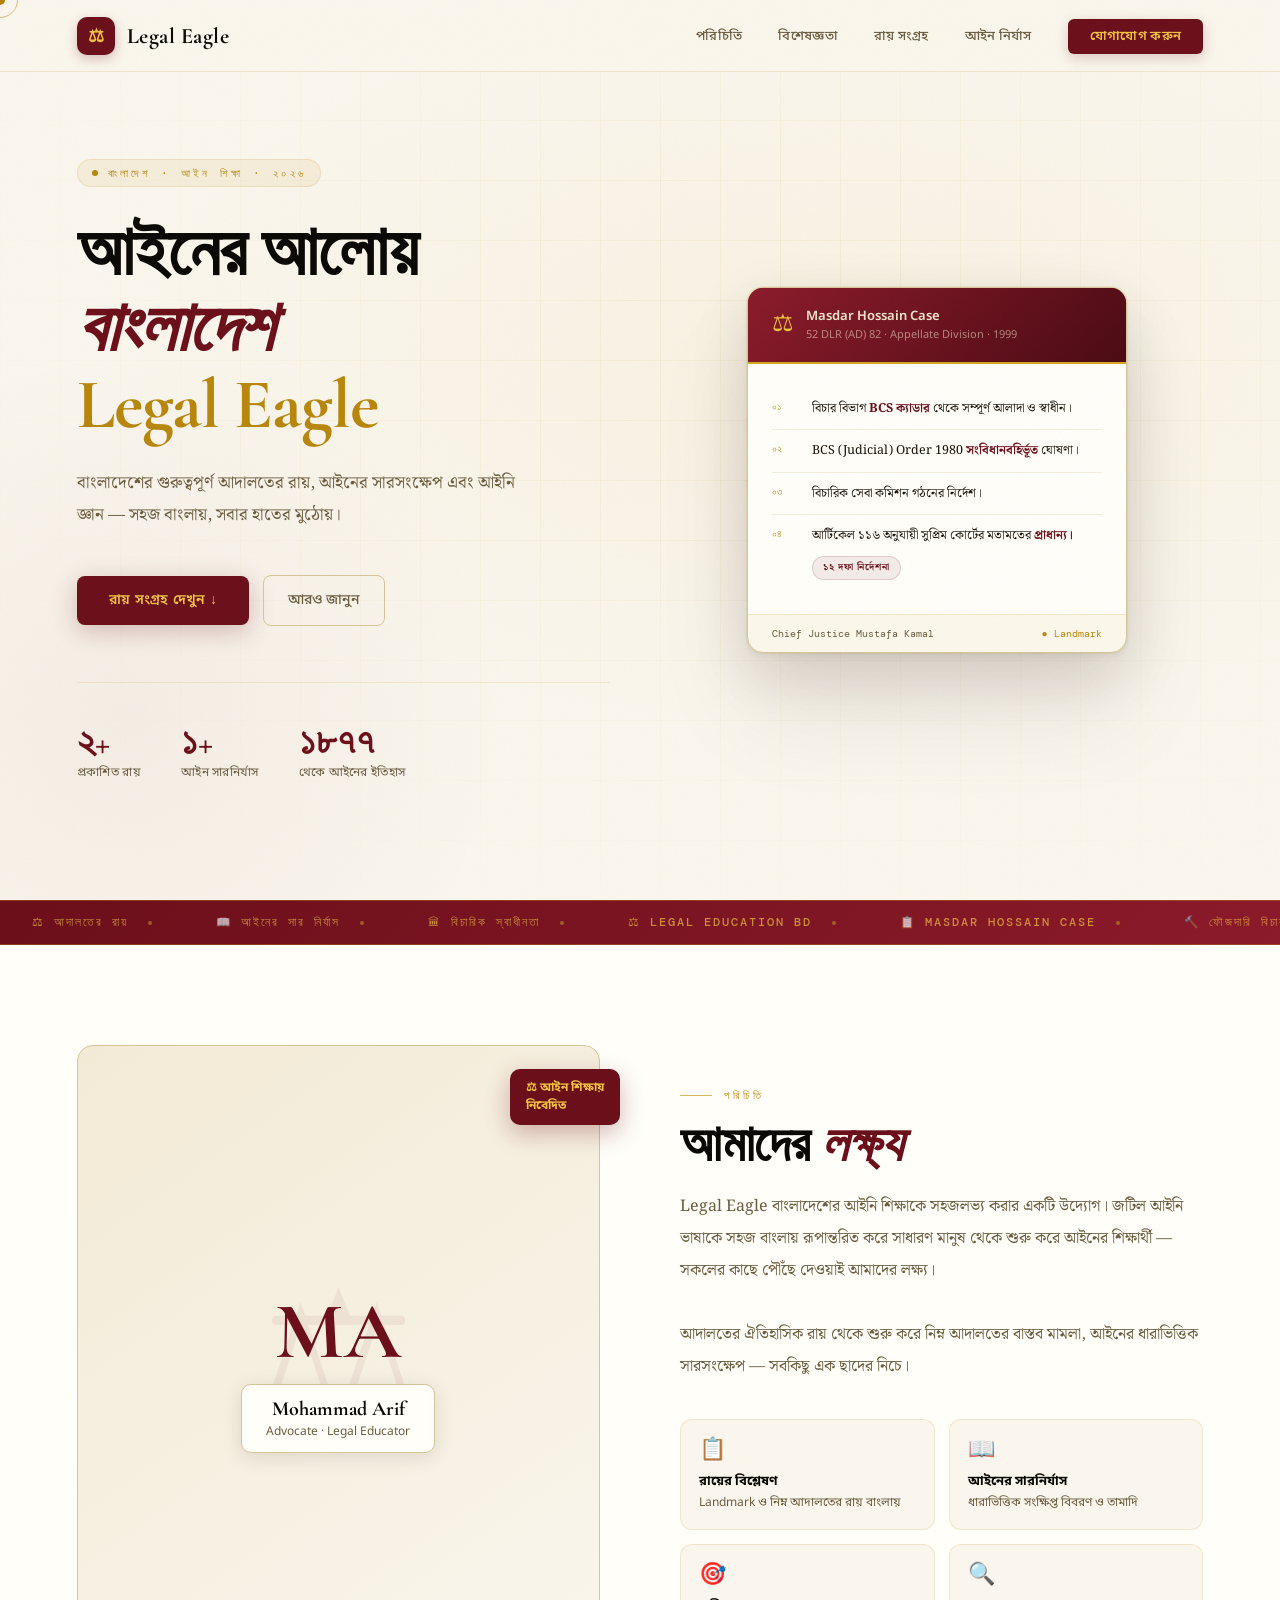
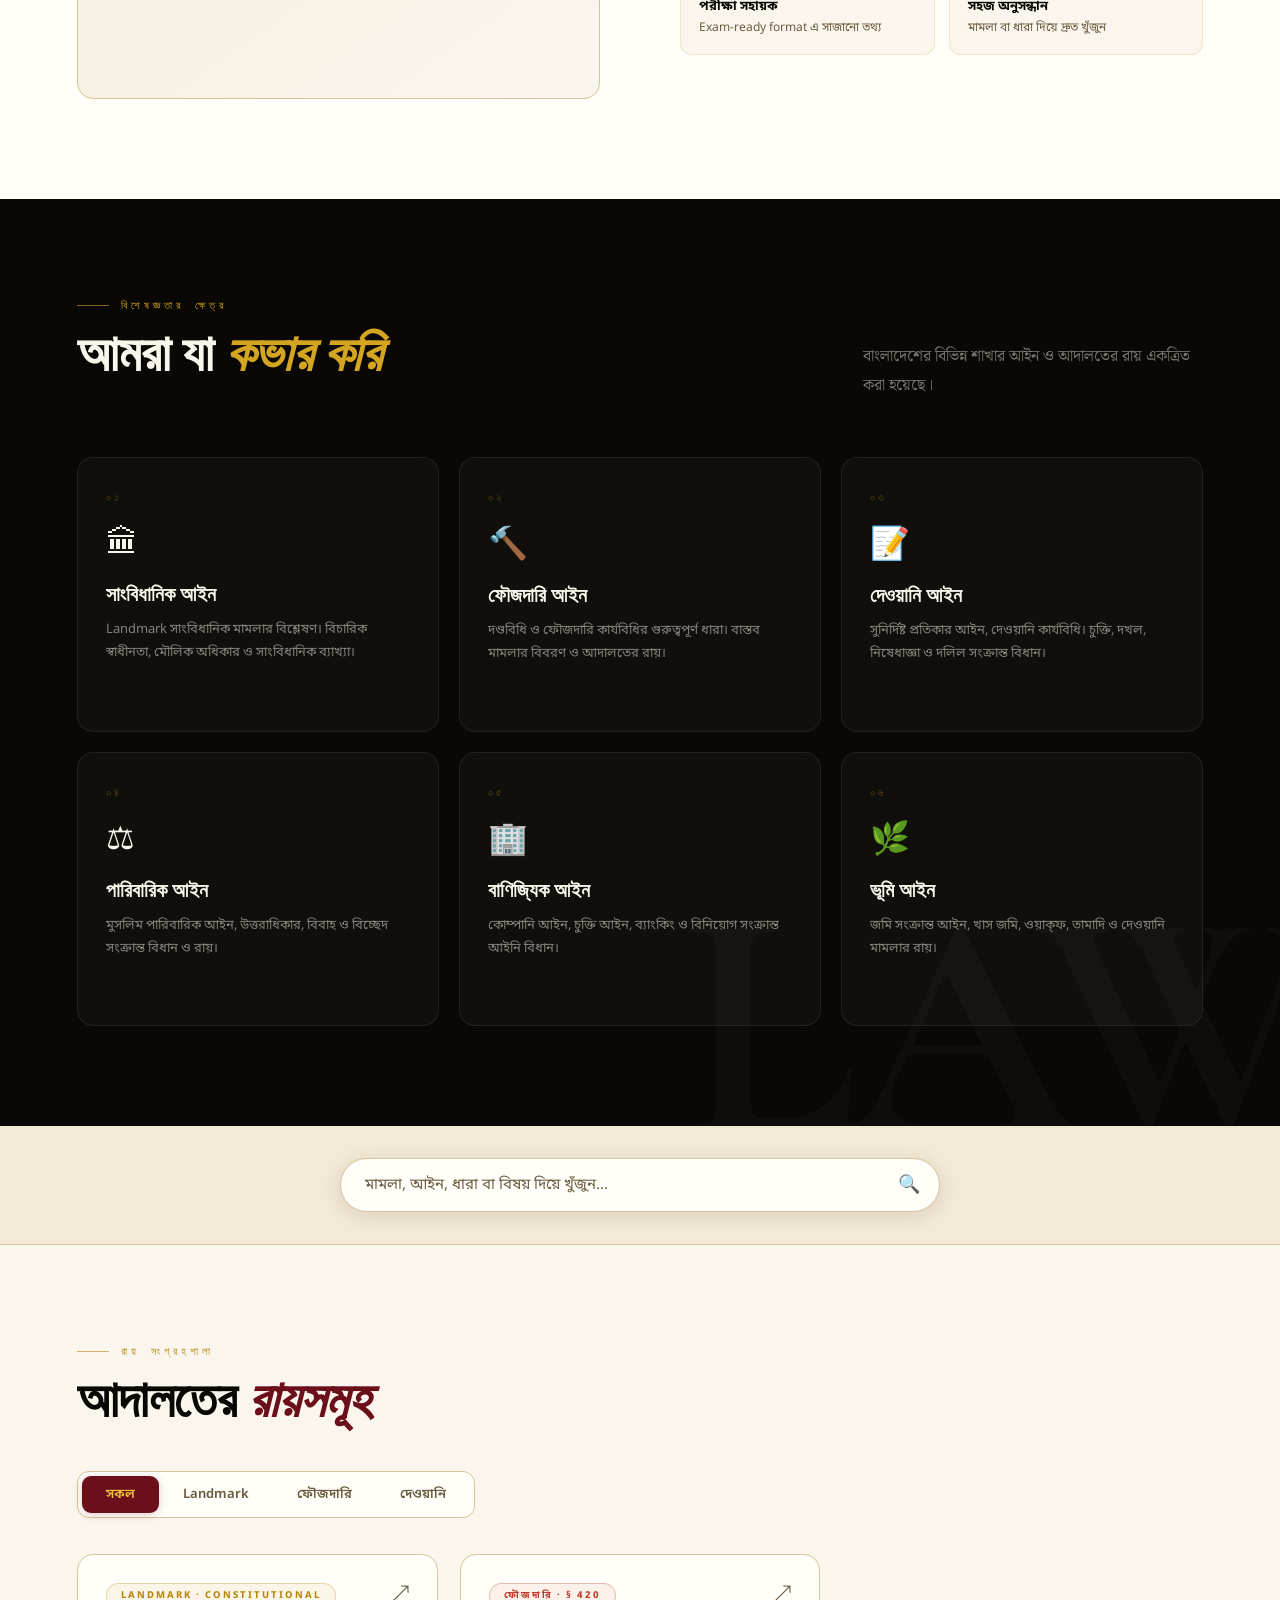
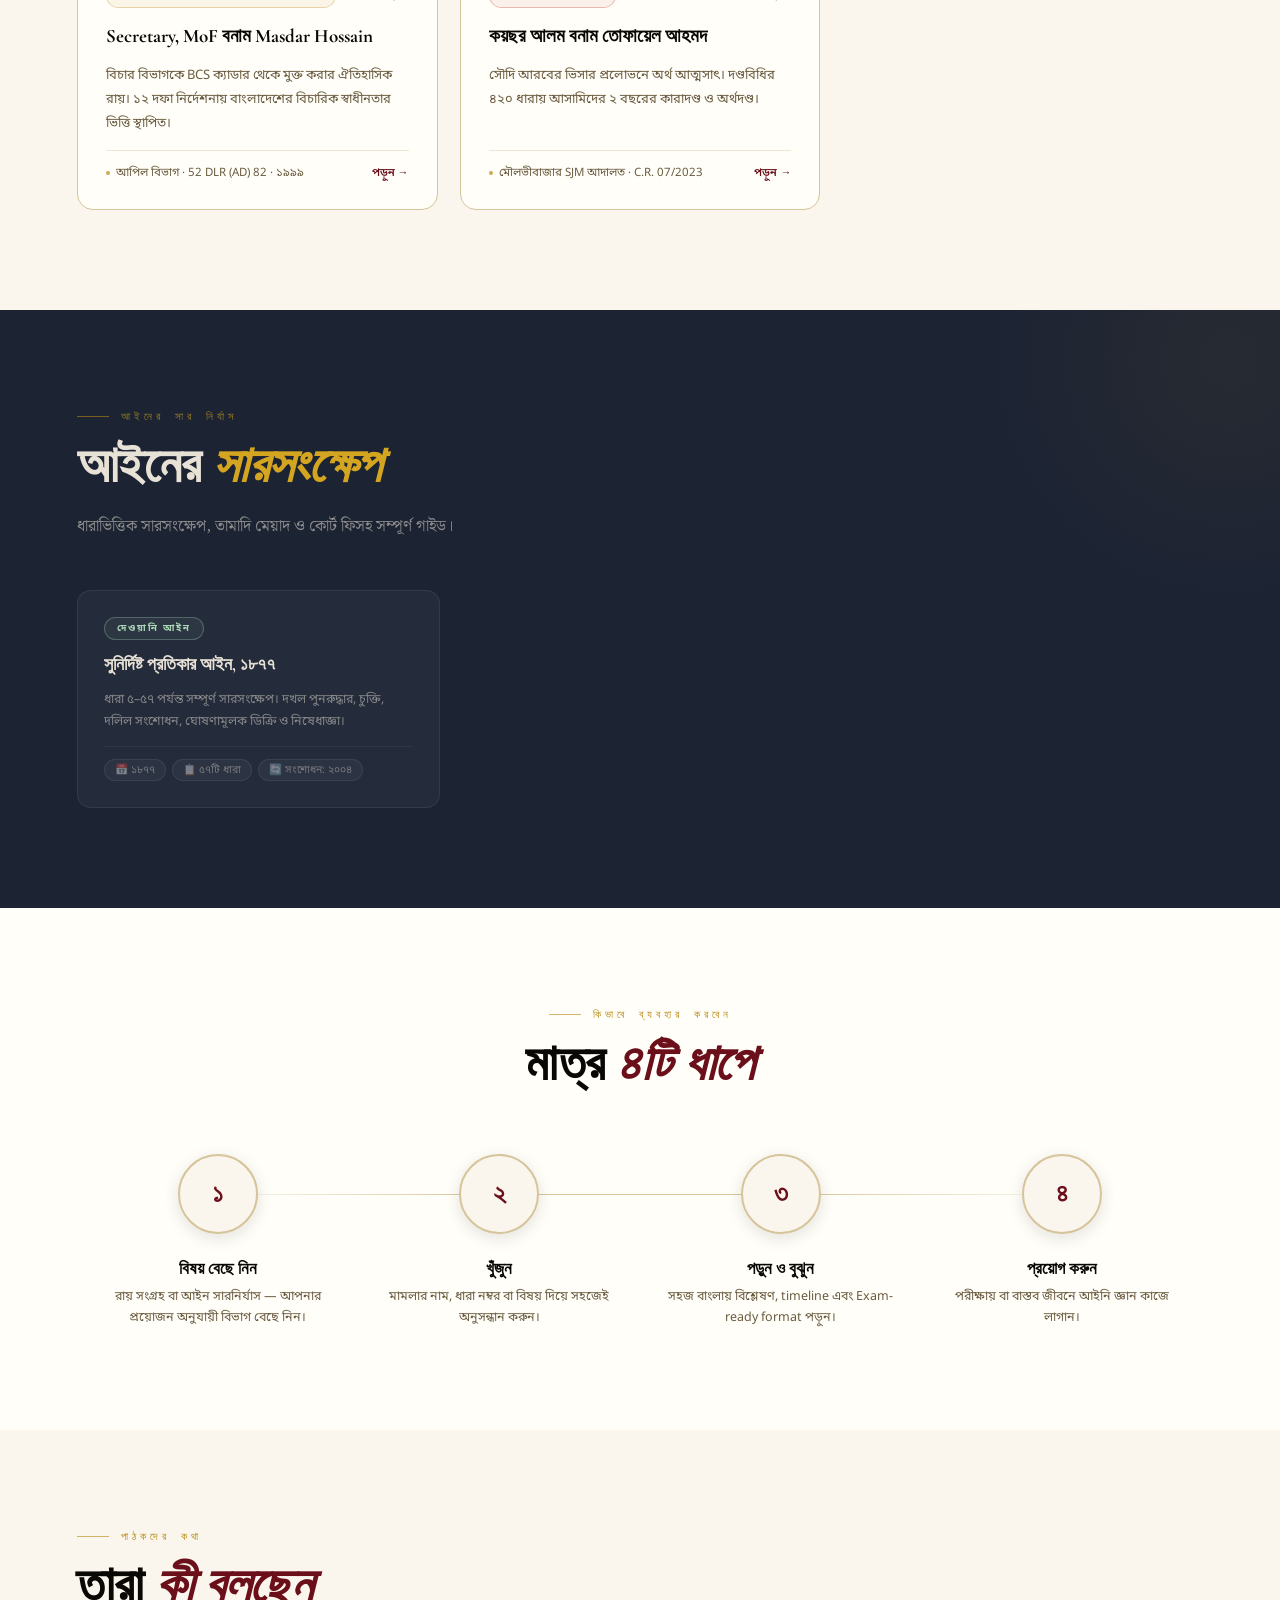
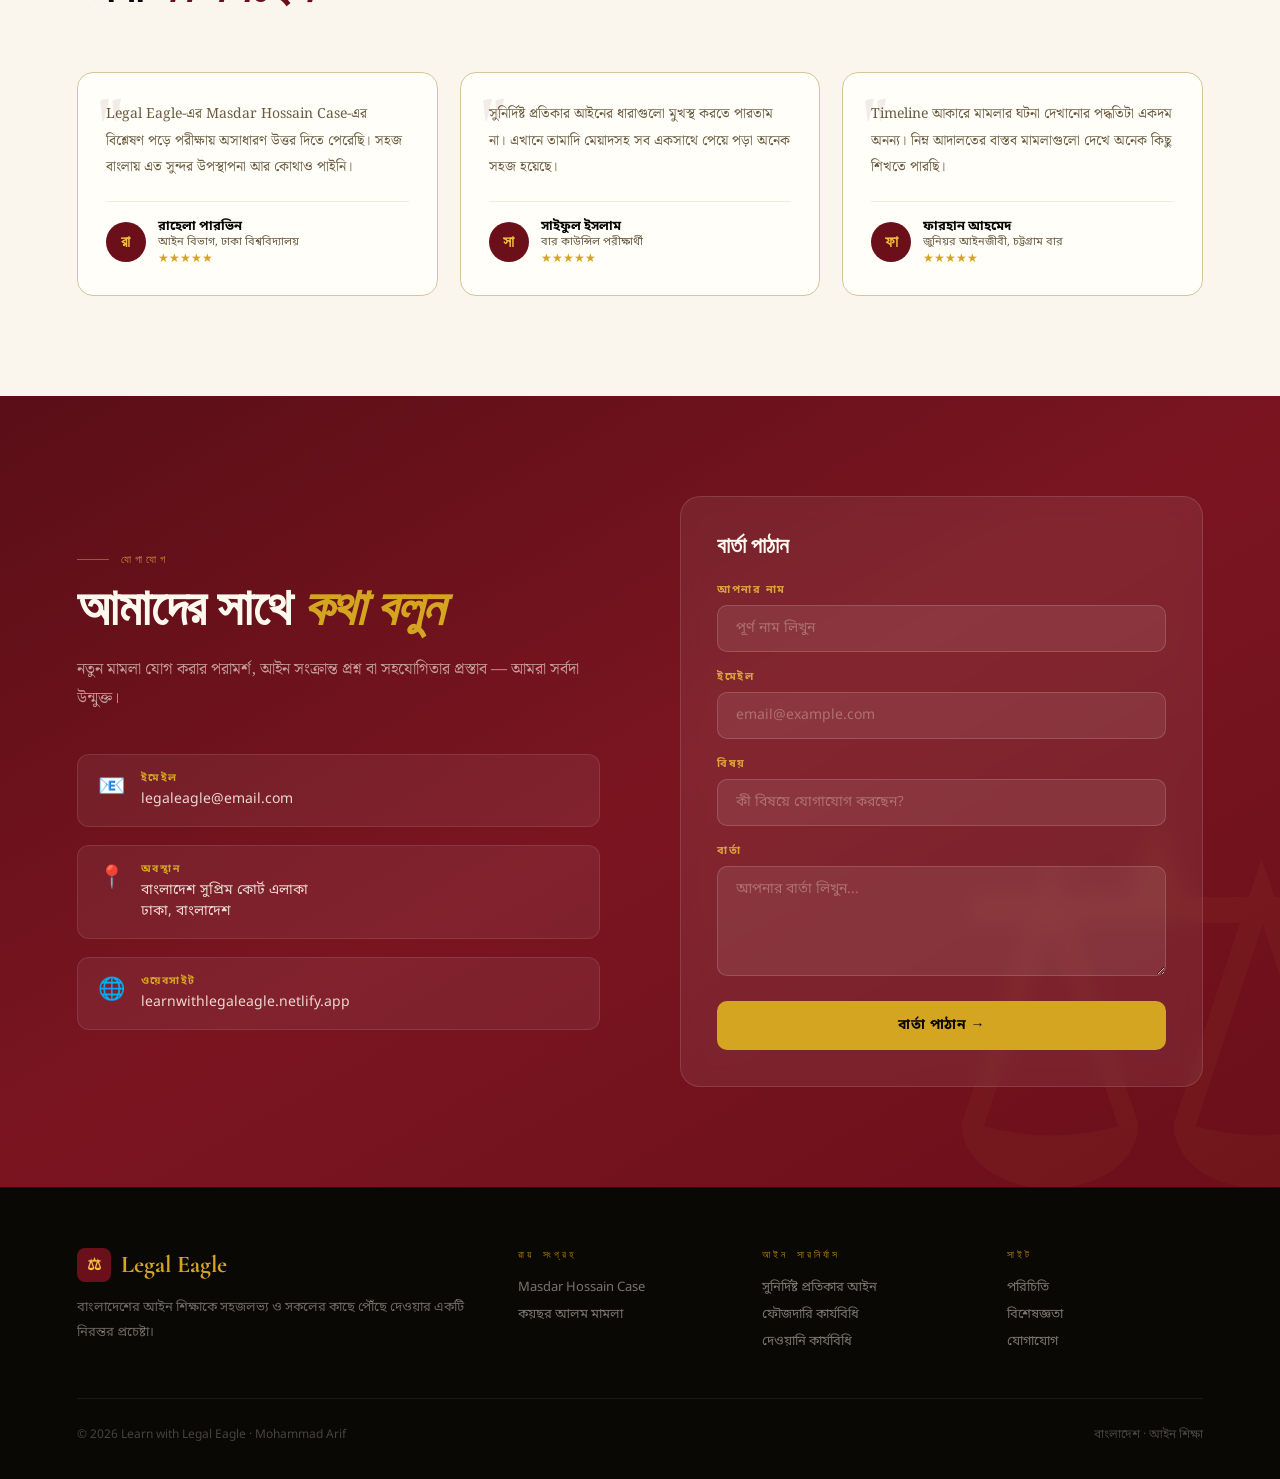
==== commit 03aa6010: "Update index.html" ====
--- a/index.html
+++ b/index.html
@@ -3,266 +3,1371 @@
 <head>
 <meta charset="UTF-8">
 <meta name="viewport" content="width=device-width, initial-scale=1.0">
-<title>Learn with Legal Eagle — আদালতের রায় সংগ্রহশালা</title>
-<link href="https://fonts.googleapis.com/css2?family=Noto+Serif+Bengali:wght@400;600;700&family=Noto+Sans+Bengali:wght@300;400;500;600&family=Playfair+Display:ital,wght@0,700;1,400;1,700&display=swap" rel="stylesheet">
+<title>Legal Eagle — আইনের আলোয় বাংলাদেশ</title>
+<link rel="preconnect" href="https://fonts.googleapis.com">
+<link href="https://fonts.googleapis.com/css2?family=Cormorant+Garamond:ital,wght@0,400;0,600;0,700;1,400;1,700&family=Noto+Sans+Bengali:wght@300;400;500;600;700&family=Noto+Serif+Bengali:wght@400;600;700&family=DM+Mono:wght@400;500&display=swap" rel="stylesheet">
 <style>
+/* ─── TOKENS ─── */
 :root {
-  --bg: #080c10;
-  --surface: #0e1318;
-  --surface2: #141a21;
-  --gold: #c9982a;
-  --gold2: #e8b84b;
-  --gold-dim: rgba(201,152,42,0.12);
-  --text: #e8e2d6;
-  --muted: rgba(232,226,214,0.5);
-  --border: rgba(201,152,42,0.18);
-  --border2: rgba(232,226,214,0.07);
-}
-*{margin:0;padding:0;box-sizing:border-box}
-html{scroll-behavior:smooth}
-body{background:var(--bg);color:var(--text);font-family:'Noto Sans Bengali',sans-serif;min-height:100vh;overflow-x:hidden}
-body::before{content:'';position:fixed;inset:0;background-image:url("data:image/svg+xml,%3Csvg viewBox='0 0 512 512' xmlns='http://www.w3.org/2000/svg'%3E%3Cfilter id='n'%3E%3CfeTurbulence type='fractalNoise' baseFrequency='0.75' numOctaves='4' stitchTiles='stitch'/%3E%3C/filter%3E%3Crect width='512' height='512' filter='url(%23n)' opacity='0.03'/%3E%3C/svg%3E");pointer-events:none;z-index:0}
-
-/* NAV */
-nav{position:fixed;top:0;left:0;right:0;z-index:100;padding:0 5%;height:64px;display:flex;align-items:center;justify-content:space-between;background:rgba(8,12,16,0.85);backdrop-filter:blur(20px);border-bottom:1px solid var(--border2)}
-.logo{font-family:'Playfair Display',serif;font-size:18px;font-weight:700;color:var(--gold2);text-decoration:none;display:flex;align-items:center;gap:10px}
-.logo-icon{width:32px;height:32px;background:var(--gold-dim);border:1px solid var(--border);border-radius:8px;display:flex;align-items:center;justify-content:center;font-size:16px}
-.nav-count{font-size:12px;color:var(--muted)}
-
-/* HERO */
-.hero{min-height:100vh;display:flex;flex-direction:column;align-items:center;justify-content:center;text-align:center;padding:120px 24px 80px;position:relative;overflow:hidden}
-.hero-glow{position:absolute;width:600px;height:600px;border-radius:50%;background:radial-gradient(circle,rgba(201,152,42,0.06) 0%,transparent 70%);top:50%;left:50%;transform:translate(-50%,-50%);pointer-events:none}
-.hero-line{width:1px;height:80px;background:linear-gradient(to bottom,transparent,var(--gold),transparent);margin:0 auto 40px;opacity:.5;animation:pulse-line 3s ease-in-out infinite}
-@keyframes pulse-line{0%,100%{opacity:.3}50%{opacity:.7}}
-.hero-eyebrow{font-size:10px;letter-spacing:5px;font-weight:500;color:var(--gold);text-transform:uppercase;margin-bottom:24px;opacity:.8}
-.hero-title{font-family:'Playfair Display',serif;font-size:clamp(36px,6vw,72px);font-weight:700;line-height:1.1;margin-bottom:8px;color:var(--text)}
-.hero-title em{font-style:italic;color:var(--gold2)}
-.hero-sub{font-family:'Noto Serif Bengali',serif;font-size:clamp(15px,2vw,19px);color:var(--muted);max-width:520px;margin:16px auto 52px;line-height:1.8}
-.search-wrap{width:100%;max-width:520px;margin:0 auto;position:relative}
-.search-wrap input{width:100%;padding:16px 56px 16px 24px;background:var(--surface2);border:1px solid var(--border);border-radius:100px;color:var(--text);font-family:'Noto Sans Bengali',sans-serif;font-size:15px;outline:none;transition:border-color .3s,box-shadow .3s}
-.search-wrap input::placeholder{color:var(--muted)}
-.search-wrap input:focus{border-color:var(--gold);box-shadow:0 0 0 3px rgba(201,152,42,0.08)}
-.search-icon{position:absolute;right:20px;top:50%;transform:translateY(-50%);font-size:18px;color:var(--muted);pointer-events:none}
-.scroll-hint{position:absolute;bottom:32px;left:50%;transform:translateX(-50%);display:flex;flex-direction:column;align-items:center;gap:8px;font-size:10px;letter-spacing:3px;color:var(--muted);text-transform:uppercase;animation:bob 2s ease-in-out infinite}
-@keyframes bob{0%,100%{transform:translateX(-50%) translateY(0)}50%{transform:translateX(-50%) translateY(6px)}}
-.scroll-hint::after{content:'';width:1px;height:40px;background:linear-gradient(to bottom,var(--gold),transparent);opacity:.5}
-
-/* MAIN SECTION */
-.main-section{max-width:1200px;margin:0 auto;padding:80px 5% 120px;position:relative;z-index:1}
-
-/* TABS */
-.tabs-wrapper{display:flex;align-items:center;justify-content:space-between;margin-bottom:36px;border-bottom:1px solid var(--border2);padding-bottom:0;gap:16px;flex-wrap:wrap}
-.tabs{display:flex;gap:0;background:var(--surface);border:1px solid var(--border2);border-radius:12px;padding:4px;overflow:hidden}
-.tab-btn{padding:10px 24px;border:none;background:transparent;color:var(--muted);font-family:'Noto Sans Bengali',sans-serif;font-size:13px;font-weight:600;cursor:pointer;border-radius:9px;transition:background .2s,color .2s;white-space:nowrap}
-.tab-btn.active{background:var(--gold-dim);color:var(--gold2);border:1px solid var(--border)}
-.tab-count{font-size:11px;color:var(--muted);align-self:flex-end;padding-bottom:12px}
-
-/* PANEL */
-.tab-panel{display:none}.tab-panel.active{display:block}
-
-/* GRID */
-.grid{display:grid;grid-template-columns:repeat(auto-fill,minmax(320px,1fr));gap:20px}
-
-/* CASE CARD */
-.case-card{background:var(--surface);border:1px solid var(--border2);border-radius:16px;padding:28px;text-decoration:none;color:inherit;display:flex;flex-direction:column;gap:14px;position:relative;overflow:hidden;transition:border-color .25s,transform .25s,background .25s}
-.case-card::before{content:'';position:absolute;top:0;left:0;right:0;height:1px;background:linear-gradient(to right,transparent,var(--gold),transparent);opacity:0;transition:opacity .3s}
-.case-card:hover{border-color:var(--border);background:var(--surface2);transform:translateY(-4px)}
-.case-card:hover::before{opacity:1}
-.card-top{display:flex;align-items:flex-start;justify-content:space-between;gap:12px}
-.badge{font-size:9.5px;font-weight:600;letter-spacing:2px;text-transform:uppercase;padding:5px 12px;border-radius:100px;border:1px solid}
-.badge-criminal{color:#e07b6a;border-color:rgba(224,123,106,0.3);background:rgba(224,123,106,0.08)}
-.badge-landmark{color:var(--gold2);border-color:rgba(232,184,75,0.3);background:rgba(232,184,75,0.08)}
-.badge-civil{color:#7ab8d8;border-color:rgba(122,184,216,0.3);background:rgba(122,184,216,0.08)}
-.card-arrow{color:var(--muted);font-size:18px;transition:transform .2s,color .2s;flex-shrink:0}
-.case-card:hover .card-arrow{color:var(--gold);transform:translate(3px,-3px)}
-.card-title{font-family:'Noto Serif Bengali',serif;font-size:17px;font-weight:700;line-height:1.5;color:var(--text)}
-.card-desc{font-size:13.5px;color:var(--muted);line-height:1.8;flex:1}
-.card-meta{display:flex;align-items:center;justify-content:space-between;padding-top:14px;border-top:1px solid var(--border2);font-size:11.5px;color:var(--muted)}
-.card-court{display:flex;align-items:center;gap:6px}
-.card-court::before{content:'';width:4px;height:4px;border-radius:50%;background:var(--gold);opacity:.6}
-.card-read{color:var(--gold);font-size:11px;letter-spacing:.5px}
-
-/* LAW CARD */
-.law-card{background:var(--surface);border:1px solid var(--border2);border-radius:16px;padding:28px;text-decoration:none;color:inherit;display:flex;flex-direction:column;gap:14px;position:relative;overflow:hidden;transition:border-color .25s,transform .25s,background .25s}
-.law-card::before{content:'';position:absolute;top:0;left:0;right:0;height:1px;background:linear-gradient(to right,transparent,#7ab8d8,transparent);opacity:0;transition:opacity .3s}
-.law-card:hover{border-color:rgba(122,184,216,0.3);background:var(--surface2);transform:translateY(-4px)}
-.law-card:hover::before{opacity:1}
-.law-card:hover .card-arrow{color:#7ab8d8;transform:translate(3px,-3px)}
-.badge-law{color:#a8d5b5;border-color:rgba(168,213,181,0.3);background:rgba(168,213,181,0.08);font-size:9.5px;font-weight:600;letter-spacing:2px;text-transform:uppercase;padding:5px 12px;border-radius:100px;border:1px solid}
-.law-meta-pills{display:flex;flex-wrap:wrap;gap:6px;padding-top:12px;border-top:1px solid var(--border2)}
-.law-pill{font-size:10.5px;color:var(--muted);background:rgba(232,226,214,0.04);border:1px solid var(--border2);border-radius:20px;padding:3px 10px}
-
-/* EMPTY */
-#no-results-cases,#no-results-laws{display:none;text-align:center;padding:80px 20px;color:var(--muted)}
-.empty-icon{font-size:48px;margin-bottom:16px;opacity:.3}
-
-/* DECO */
-.deco-rule{display:flex;align-items:center;gap:16px;margin:60px 0 0;opacity:.2}
-.deco-rule::before,.deco-rule::after{content:'';flex:1;height:1px;background:var(--gold)}
-
-/* FOOTER */
-footer{text-align:center;padding:48px 20px;border-top:1px solid var(--border2);position:relative;z-index:1}
-.footer-logo{font-family:'Playfair Display',serif;font-size:16px;color:var(--gold2);font-weight:700;margin-bottom:10px}
-.footer-copy{font-size:12px;color:var(--muted);letter-spacing:.5px}
-
-@media(max-width:600px){
-  .hero{padding:100px 20px 60px}
-  .main-section{padding:60px 5% 80px}
-  .grid{grid-template-columns:1fr}
-  .tabs-wrapper{flex-direction:column;align-items:flex-start}
+  --ink:        #0a0804;
+  --parch:      #faf6ed;
+  --parch2:     #f3ead6;
+  --gold:       #b8860b;
+  --gold2:      #d4a520;
+  --gold3:      #f0c040;
+  --crimson:    #6b0f1a;
+  --crimson2:   #8b1a2a;
+  --slate:      #1c2333;
+  --slate2:     #263045;
+  --text:       #1a1208;
+  --muted:      #6b5c40;
+  --border:     #d6c49a;
+  --border2:    rgba(184,134,11,0.15);
+  --shadow:     rgba(30,15,5,0.12);
+  --white:      #fffef9;
+
+  --f-display:  'Cormorant Garamond', Georgia, serif;
+  --f-body:     'Noto Sans Bengali', sans-serif;
+  --f-serif:    'Noto Serif Bengali', serif;
+  --f-mono:     'DM Mono', monospace;
+}
+
+/* ─── RESET ─── */
+*, *::before, *::after { margin:0; padding:0; box-sizing:border-box; }
+html { scroll-behavior: smooth; font-size: 16px; }
+body {
+  font-family: var(--f-body);
+  background: var(--parch);
+  color: var(--text);
+  overflow-x: hidden;
+  cursor: none;
+}
+a { text-decoration: none; color: inherit; }
+img { display: block; max-width: 100%; }
+
+/* ─── CUSTOM CURSOR ─── */
+.cursor {
+  position: fixed;
+  width: 10px; height: 10px;
+  background: var(--gold);
+  border-radius: 50%;
+  pointer-events: none;
+  z-index: 9999;
+  transform: translate(-50%, -50%);
+  transition: width .2s, height .2s, background .2s;
+  mix-blend-mode: multiply;
+}
+.cursor-ring {
+  position: fixed;
+  width: 36px; height: 36px;
+  border: 1.5px solid var(--gold);
+  border-radius: 50%;
+  pointer-events: none;
+  z-index: 9998;
+  transform: translate(-50%, -50%);
+  transition: all .15s ease-out;
+  opacity: 0.5;
+}
+body:has(a:hover) .cursor { width: 18px; height: 18px; }
+
+/* ─── NOISE OVERLAY ─── */
+body::after {
+  content: '';
+  position: fixed; inset: 0;
+  background-image: url("data:image/svg+xml,%3Csvg xmlns='http://www.w3.org/2000/svg' width='300' height='300'%3E%3Cfilter id='n'%3E%3CfeTurbulence type='fractalNoise' baseFrequency='0.9' numOctaves='4' stitchTiles='stitch'/%3E%3C/filter%3E%3Crect width='300' height='300' filter='url(%23n)' opacity='0.025'/%3E%3C/svg%3E");
+  pointer-events: none;
+  z-index: 9000;
+}
+
+/* ─── NAV ─── */
+.nav {
+  position: fixed; top:0; left:0; right:0;
+  z-index: 1000;
+  display: flex; align-items: center; justify-content: space-between;
+  padding: 0 6%;
+  height: 72px;
+  background: rgba(250,246,237,0.88);
+  backdrop-filter: blur(24px) saturate(180%);
+  border-bottom: 1px solid var(--border2);
+}
+.nav-logo {
+  display: flex; align-items: center; gap: 12px;
+  font-family: var(--f-display);
+  font-size: 22px; font-weight: 700;
+  color: var(--ink);
+  letter-spacing: 0.5px;
+}
+.nav-logo-icon {
+  width: 38px; height: 38px;
+  background: var(--crimson);
+  border-radius: 10px;
+  display: flex; align-items: center; justify-content: center;
+  font-size: 18px;
+  color: var(--gold3);
+  box-shadow: 0 4px 12px rgba(107,15,26,0.25);
+}
+.nav-links {
+  display: flex; align-items: center; gap: 36px;
+  list-style: none;
+}
+.nav-links a {
+  font-size: 13px; font-weight: 500;
+  color: var(--muted);
+  letter-spacing: 0.3px;
+  transition: color .2s;
+  position: relative;
+}
+.nav-links a::after {
+  content: '';
+  position: absolute; bottom: -3px; left: 0; right: 0;
+  height: 1px;
+  background: var(--gold);
+  transform: scaleX(0);
+  transition: transform .25s;
+  transform-origin: left;
+}
+.nav-links a:hover { color: var(--crimson); }
+.nav-links a:hover::after { transform: scaleX(1); }
+.nav-cta {
+  background: var(--crimson);
+  color: var(--gold3) !important;
+  padding: 9px 22px !important;
+  border-radius: 6px;
+  font-weight: 600 !important;
+  letter-spacing: 0.5px;
+  transition: background .2s, transform .2s !important;
+  box-shadow: 0 4px 14px rgba(107,15,26,0.2);
+}
+.nav-cta:hover { background: var(--crimson2) !important; transform: translateY(-1px); }
+.nav-cta::after { display: none !important; }
+
+/* ─── HERO ─── */
+.hero {
+  min-height: 100vh;
+  display: grid;
+  grid-template-columns: 1fr 1fr;
+  align-items: center;
+  padding: 100px 6% 60px;
+  position: relative;
+  overflow: hidden;
+  gap: 60px;
+}
+.hero-bg {
+  position: absolute; inset: 0;
+  background:
+    radial-gradient(ellipse 80% 60% at 65% 40%, rgba(212,165,32,0.06) 0%, transparent 70%),
+    radial-gradient(ellipse 50% 70% at 10% 80%, rgba(107,15,26,0.04) 0%, transparent 60%);
+  pointer-events: none;
+}
+.hero-lines {
+  position: absolute; inset: 0;
+  background-image:
+    linear-gradient(rgba(184,134,11,0.06) 1px, transparent 1px),
+    linear-gradient(90deg, rgba(184,134,11,0.06) 1px, transparent 1px);
+  background-size: 60px 60px;
+  pointer-events: none;
+  mask-image: radial-gradient(ellipse at 60% 40%, black 20%, transparent 80%);
+}
+.hero-left { position: relative; z-index: 1; }
+.hero-eyebrow {
+  display: inline-flex; align-items: center; gap: 10px;
+  font-family: var(--f-mono);
+  font-size: 11px; letter-spacing: 3px;
+  color: var(--gold);
+  text-transform: uppercase;
+  margin-bottom: 28px;
+  padding: 6px 14px;
+  background: rgba(184,134,11,0.08);
+  border: 1px solid var(--border2);
+  border-radius: 30px;
+}
+.hero-eyebrow::before { content: ''; width: 6px; height: 6px; border-radius: 50%; background: var(--gold); animation: blink 2s infinite; }
+@keyframes blink { 0%,100%{opacity:1} 50%{opacity:0.2} }
+
+.hero-title {
+  font-family: var(--f-display);
+  font-size: clamp(42px, 5.5vw, 76px);
+  font-weight: 700;
+  line-height: 1.08;
+  letter-spacing: -1px;
+  color: var(--ink);
+  margin-bottom: 24px;
+}
+.hero-title em {
+  font-style: italic;
+  color: var(--crimson);
+  display: block;
+}
+.hero-title .gold-word { color: var(--gold); }
+
+.hero-desc {
+  font-family: var(--f-serif);
+  font-size: 17px; line-height: 1.9;
+  color: var(--muted);
+  max-width: 460px;
+  margin-bottom: 44px;
+}
+
+.hero-actions { display: flex; gap: 14px; align-items: center; }
+.btn-primary {
+  display: inline-flex; align-items: center; gap: 10px;
+  background: var(--crimson);
+  color: var(--gold3);
+  padding: 15px 32px;
+  border-radius: 8px;
+  font-family: var(--f-body);
+  font-size: 14px; font-weight: 600;
+  letter-spacing: 0.3px;
+  box-shadow: 0 6px 24px rgba(107,15,26,0.25);
+  transition: transform .2s, box-shadow .2s, background .2s;
+}
+.btn-primary:hover { transform: translateY(-3px); box-shadow: 0 12px 36px rgba(107,15,26,0.3); background: var(--crimson2); }
+.btn-secondary {
+  display: inline-flex; align-items: center; gap: 8px;
+  color: var(--muted);
+  font-size: 14px; font-weight: 500;
+  padding: 15px 24px;
+  border: 1px solid var(--border);
+  border-radius: 8px;
+  transition: border-color .2s, color .2s;
+}
+.btn-secondary:hover { border-color: var(--gold); color: var(--gold); }
+
+.hero-stats {
+  display: flex; gap: 40px;
+  margin-top: 56px;
+  padding-top: 40px;
+  border-top: 1px solid var(--border2);
+}
+.stat-num {
+  font-family: var(--f-display);
+  font-size: 38px; font-weight: 700;
+  color: var(--crimson);
+  line-height: 1;
+  margin-bottom: 4px;
+}
+.stat-label {
+  font-size: 12px; color: var(--muted);
+  letter-spacing: 0.3px;
+}
+
+/* HERO RIGHT — decorative law document */
+.hero-right {
+  position: relative; z-index: 1;
+  display: flex; justify-content: center;
+}
+.doc-card {
+  width: 380px;
+  background: var(--white);
+  border: 1px solid var(--border);
+  border-radius: 16px;
+  box-shadow:
+    0 0 0 1px rgba(184,134,11,0.1),
+    0 4px 6px rgba(30,15,5,0.05),
+    0 20px 60px rgba(30,15,5,0.12),
+    0 60px 100px rgba(30,15,5,0.08);
+  overflow: hidden;
+  animation: float 5s ease-in-out infinite;
+  transform-origin: center;
+}
+@keyframes float {
+  0%,100%{transform:translateY(0) rotate(-1deg)}
+  50%{transform:translateY(-12px) rotate(0.5deg)}
+}
+.doc-card-header {
+  background: var(--crimson);
+  background-image: linear-gradient(135deg, #8b1a2a, #4a0a12);
+  padding: 20px 24px;
+  display: flex; align-items: center; gap: 12px;
+  border-bottom: 2px solid var(--gold2);
+}
+.doc-card-header-icon { font-size: 24px; color: var(--gold3); }
+.doc-card-header-text { color: rgba(255,248,220,0.9); font-size: 13px; font-weight: 600; line-height: 1.4; }
+.doc-card-header-sub { color: rgba(255,248,220,0.5); font-size: 11px; margin-top: 2px; }
+.doc-card-body { padding: 24px; }
+.doc-row {
+  display: flex; align-items: flex-start; gap: 12px;
+  padding: 10px 0;
+  border-bottom: 1px solid rgba(214,196,154,0.3);
+}
+.doc-row:last-child { border: none; }
+.doc-row-num {
+  font-family: var(--f-mono);
+  font-size: 10px; font-weight: 500;
+  color: var(--gold);
+  min-width: 28px;
+  padding-top: 2px;
+}
+.doc-row-text { font-family: var(--f-serif); font-size: 12.5px; color: var(--text); line-height: 1.7; }
+.doc-row-text strong { color: var(--crimson); }
+.doc-badge {
+  display: inline-block;
+  font-size: 9.5px; font-weight: 700;
+  letter-spacing: 1px; text-transform: uppercase;
+  padding: 3px 10px; border-radius: 20px;
+  background: rgba(107,15,26,0.08);
+  color: var(--crimson);
+  border: 1px solid rgba(107,15,26,0.15);
+  margin-top: 4px;
+}
+.doc-card-footer {
+  background: rgba(184,134,11,0.06);
+  border-top: 1px solid var(--border2);
+  padding: 12px 24px;
+  display: flex; justify-content: space-between; align-items: center;
+  font-family: var(--f-mono); font-size: 10px; color: var(--muted);
+}
+.doc-card-footer .pulse { color: var(--gold); animation: blink 2s infinite; }
+
+/* ─── MARQUEE ─── */
+.marquee-wrap {
+  background: var(--crimson);
+  background-image: linear-gradient(135deg, #6b0f1a, #8b1a2a);
+  padding: 14px 0;
+  overflow: hidden;
+  border-top: 1px solid rgba(212,165,32,0.3);
+  border-bottom: 1px solid rgba(212,165,32,0.3);
+}
+.marquee-track {
+  display: flex; gap: 0;
+  animation: marquee 30s linear infinite;
+  width: max-content;
+}
+@keyframes marquee { from{transform:translateX(0)} to{transform:translateX(-50%)} }
+.marquee-item {
+  display: flex; align-items: center; gap: 20px;
+  padding: 0 32px;
+  font-family: var(--f-mono);
+  font-size: 11.5px; font-weight: 500;
+  color: rgba(240,192,64,0.7);
+  letter-spacing: 2px; text-transform: uppercase;
+  white-space: nowrap;
+}
+.marquee-dot { width: 4px; height: 4px; border-radius: 50%; background: var(--gold2); opacity: 0.5; }
+
+/* ─── SECTION COMMON ─── */
+.section { padding: 100px 6%; }
+.section-label {
+  font-family: var(--f-mono);
+  font-size: 10.5px; letter-spacing: 4px;
+  color: var(--gold); text-transform: uppercase;
+  margin-bottom: 14px;
+  display: flex; align-items: center; gap: 12px;
+}
+.section-label::before {
+  content: ''; width: 32px; height: 1px; background: var(--gold); opacity: 0.6;
+}
+.section-title {
+  font-family: var(--f-display);
+  font-size: clamp(32px, 4vw, 54px);
+  font-weight: 700; line-height: 1.15;
+  letter-spacing: -0.5px;
+  color: var(--ink);
+  margin-bottom: 16px;
+}
+.section-title em { font-style: italic; color: var(--crimson); }
+.section-sub {
+  font-family: var(--f-serif);
+  font-size: 16px; line-height: 1.85;
+  color: var(--muted);
+  max-width: 540px;
+}
+
+/* ─── ABOUT ─── */
+.about { background: var(--white); }
+.about-grid {
+  display: grid;
+  grid-template-columns: 1fr 1fr;
+  gap: 80px;
+  align-items: center;
+}
+.about-visual {
+  position: relative;
+}
+.about-img-wrap {
+  width: 100%;
+  aspect-ratio: 4/5;
+  background: linear-gradient(145deg, var(--parch2), var(--parch));
+  border: 1px solid var(--border);
+  border-radius: 16px;
+  display: flex; align-items: center; justify-content: center;
+  overflow: hidden;
+  position: relative;
+}
+.about-img-wrap::before {
+  content: '⚖';
+  font-size: 180px;
+  opacity: 0.06;
+  position: absolute;
+  color: var(--crimson);
+}
+.about-img-inner {
+  text-align: center;
+  position: relative;
+  z-index: 1;
+}
+.about-initials {
+  font-family: var(--f-display);
+  font-size: 80px; font-weight: 700;
+  color: var(--crimson);
+  line-height: 1;
+  margin-bottom: 12px;
+}
+.about-name-card {
+  background: var(--white);
+  border: 1px solid var(--border);
+  border-radius: 10px;
+  padding: 12px 24px;
+  box-shadow: 0 4px 20px var(--shadow);
+}
+.about-name { font-family: var(--f-display); font-size: 20px; font-weight: 700; color: var(--ink); }
+.about-title { font-size: 12px; color: var(--muted); margin-top: 3px; }
+.about-badge-float {
+  position: absolute;
+  top: 24px; right: -20px;
+  background: var(--crimson);
+  color: var(--gold3);
+  padding: 10px 16px;
+  border-radius: 10px;
+  font-size: 12px; font-weight: 700;
+  box-shadow: 0 8px 24px rgba(107,15,26,0.3);
+  line-height: 1.5;
+}
+
+.about-content {}
+.about-text {
+  font-family: var(--f-serif);
+  font-size: 16px; line-height: 2;
+  color: var(--muted);
+  margin-bottom: 32px;
+}
+.about-features {
+  display: grid;
+  grid-template-columns: 1fr 1fr;
+  gap: 14px;
+  margin-top: 36px;
+}
+.about-feature {
+  background: var(--parch);
+  border: 1px solid var(--border2);
+  border-radius: 12px;
+  padding: 16px 18px;
+}
+.af-icon { font-size: 22px; margin-bottom: 8px; }
+.af-title { font-size: 13px; font-weight: 700; color: var(--ink); margin-bottom: 4px; }
+.af-desc { font-size: 12px; color: var(--muted); line-height: 1.6; }
+
+/* ─── PRACTICE AREAS ─── */
+.practice { background: var(--ink); color: var(--parch); position: relative; overflow: hidden; }
+.practice::before {
+  content: 'LAW';
+  position: absolute;
+  font-family: var(--f-display);
+  font-size: 320px; font-weight: 700;
+  color: rgba(255,255,255,0.02);
+  right: -40px; bottom: -60px;
+  line-height: 1; pointer-events: none;
+  letter-spacing: -10px;
+}
+.practice .section-label { color: var(--gold2); }
+.practice .section-label::before { background: var(--gold2); }
+.practice .section-title { color: var(--parch); }
+.practice .section-title em { color: var(--gold2); }
+.practice-header {
+  display: flex; align-items: flex-end; justify-content: space-between;
+  margin-bottom: 56px; gap: 40px;
+}
+.practice-grid {
+  display: grid;
+  grid-template-columns: repeat(3, 1fr);
+  gap: 20px;
+}
+.practice-card {
+  background: rgba(255,255,255,0.03);
+  border: 1px solid rgba(255,255,255,0.07);
+  border-radius: 16px;
+  padding: 32px 28px;
+  transition: background .25s, border-color .25s, transform .25s;
+  cursor: pointer;
+  position: relative;
+  overflow: hidden;
+}
+.practice-card::before {
+  content: '';
+  position: absolute; top:0; left:0; right:0; height:2px;
+  background: linear-gradient(to right, var(--gold), var(--gold2));
+  transform: scaleX(0); transform-origin: left;
+  transition: transform .3s;
+}
+.practice-card:hover { background: rgba(255,255,255,0.06); border-color: rgba(212,165,32,0.25); transform: translateY(-5px); }
+.practice-card:hover::before { transform: scaleX(1); }
+.pc-num {
+  font-family: var(--f-mono);
+  font-size: 11px; color: rgba(212,165,32,0.4);
+  letter-spacing: 2px; margin-bottom: 20px;
+}
+.pc-icon { font-size: 32px; margin-bottom: 16px; }
+.pc-title {
+  font-family: var(--f-display);
+  font-size: 20px; font-weight: 700;
+  color: var(--parch); margin-bottom: 10px; line-height: 1.3;
+}
+.pc-desc { font-size: 13px; color: rgba(250,246,237,0.5); line-height: 1.8; }
+.pc-link {
+  margin-top: 20px;
+  font-family: var(--f-mono);
+  font-size: 10.5px; letter-spacing: 1.5px;
+  color: var(--gold2);
+  text-transform: uppercase;
+  display: flex; align-items: center; gap: 6px;
+  opacity: 0;
+  transition: opacity .2s;
+}
+.practice-card:hover .pc-link { opacity: 1; }
+
+/* ─── CASES ─── */
+.cases-section { background: var(--parch); }
+.cases-tabs {
+  display: flex; gap: 0;
+  background: var(--white);
+  border: 1px solid var(--border);
+  border-radius: 12px;
+  padding: 4px; width: fit-content;
+  margin: 40px 0 36px;
+}
+.cases-tab {
+  padding: 10px 24px;
+  border: none; background: transparent;
+  font-family: var(--f-body); font-size: 13px; font-weight: 600;
+  color: var(--muted);
+  border-radius: 9px;
+  cursor: pointer;
+  transition: background .2s, color .2s;
+}
+.cases-tab.active {
+  background: var(--crimson);
+  color: var(--gold3);
+  box-shadow: 0 2px 10px rgba(107,15,26,0.2);
+}
+.cases-grid {
+  display: grid;
+  grid-template-columns: repeat(auto-fill, minmax(340px, 1fr));
+  gap: 22px;
+}
+.case-card {
+  background: var(--white);
+  border: 1px solid var(--border);
+  border-radius: 16px;
+  padding: 28px;
+  display: flex; flex-direction: column; gap: 14px;
+  transition: transform .25s, box-shadow .25s, border-color .25s;
+  position: relative; overflow: hidden;
+}
+.case-card::after {
+  content: '';
+  position: absolute; bottom:0; left:0; right:0; height:3px;
+  background: linear-gradient(to right, var(--crimson), var(--gold));
+  transform: scaleX(0); transform-origin: left;
+  transition: transform .3s;
+}
+.case-card:hover { transform: translateY(-5px); box-shadow: 0 20px 60px rgba(30,15,5,0.12); border-color: rgba(184,134,11,0.3); }
+.case-card:hover::after { transform: scaleX(1); }
+.cc-top { display: flex; align-items: flex-start; justify-content: space-between; gap: 12px; }
+.badge {
+  font-size: 9.5px; font-weight: 700; letter-spacing: 2px;
+  text-transform: uppercase; padding: 5px 14px;
+  border-radius: 100px; border: 1px solid;
+}
+.badge-cr { color: #c0392b; border-color: rgba(192,57,43,0.3); background: rgba(192,57,43,0.07); }
+.badge-lm { color: var(--gold); border-color: rgba(184,134,11,0.3); background: rgba(184,134,11,0.07); }
+.badge-lw { color: #27ae60; border-color: rgba(39,174,96,0.3); background: rgba(39,174,96,0.07); }
+.cc-arrow { font-size: 20px; color: var(--muted); transition: transform .2s, color .2s; }
+.case-card:hover .cc-arrow { color: var(--crimson); transform: translate(3px,-3px); }
+.cc-title {
+  font-family: var(--f-display);
+  font-size: 19px; font-weight: 700; line-height: 1.4;
+  color: var(--ink);
+}
+.cc-desc { font-size: 13px; color: var(--muted); line-height: 1.85; flex:1; }
+.cc-meta {
+  display: flex; align-items: center; justify-content: space-between;
+  padding-top: 14px;
+  border-top: 1px solid rgba(214,196,154,0.4);
+  font-size: 11.5px; color: var(--muted);
+}
+.cc-court { display: flex; align-items: center; gap: 6px; }
+.cc-court::before { content: ''; width:4px; height:4px; border-radius:50%; background:var(--gold); opacity:.7; }
+.cc-read { color: var(--crimson); font-size: 11px; font-weight: 600; }
+
+/* ─── LAWS SECTION ─── */
+.laws-section { background: var(--slate); position: relative; overflow: hidden; }
+.laws-section::before {
+  content: '';
+  position: absolute; top:-200px; right:-200px;
+  width: 500px; height: 500px; border-radius: 50%;
+  background: radial-gradient(circle, rgba(212,165,32,0.06) 0%, transparent 70%);
+  pointer-events: none;
+}
+.laws-section .section-title { color: #e8e2d6; }
+.laws-section .section-title em { color: var(--gold2); }
+.laws-section .section-sub { color: rgba(232,226,214,0.55); }
+.laws-header { display: flex; align-items: flex-end; justify-content: space-between; margin-bottom: 48px; gap: 40px; }
+.law-cards { display: grid; grid-template-columns: repeat(auto-fill, minmax(300px, 1fr)); gap: 18px; }
+.law-card {
+  background: rgba(255,255,255,0.04);
+  border: 1px solid rgba(255,255,255,0.07);
+  border-radius: 14px; padding: 26px;
+  display: flex; flex-direction: column; gap: 12px;
+  transition: background .2s, border-color .2s, transform .2s;
+  text-decoration: none; color: inherit;
+}
+.law-card:hover { background: rgba(255,255,255,0.07); border-color: rgba(212,165,32,0.25); transform: translateY(-4px); }
+.lc-badge {
+  font-size: 9.5px; font-weight: 700; letter-spacing: 2px;
+  text-transform: uppercase; padding: 4px 12px;
+  border-radius: 100px; border: 1px solid;
+  color: #a8d5b5; border-color: rgba(168,213,181,0.3);
+  background: rgba(168,213,181,0.07);
+  width: fit-content;
+}
+.lc-title {
+  font-family: var(--f-display);
+  font-size: 18px; font-weight: 700; line-height: 1.4;
+  color: #e8e2d6;
+}
+.lc-desc { font-size: 12.5px; color: rgba(232,226,214,0.5); line-height: 1.8; flex:1; }
+.lc-pills { display: flex; flex-wrap: wrap; gap: 6px; padding-top: 12px; border-top: 1px solid rgba(255,255,255,0.06); }
+.lc-pill { font-size: 10.5px; color: rgba(232,226,214,0.4); background: rgba(255,255,255,0.04); border: 1px solid rgba(255,255,255,0.07); border-radius: 20px; padding: 3px 10px; }
+
+/* ─── PROCESS ─── */
+.process { background: var(--white); }
+.process-grid {
+  display: grid;
+  grid-template-columns: repeat(4, 1fr);
+  gap: 0;
+  margin-top: 60px;
+  position: relative;
+}
+.process-grid::before {
+  content: '';
+  position: absolute;
+  top: 40px; left: 10%; right: 10%;
+  height: 1px;
+  background: linear-gradient(to right, transparent, var(--border), var(--border), transparent);
+}
+.process-step {
+  padding: 0 24px;
+  text-align: center;
+  position: relative;
+}
+.ps-num {
+  width: 80px; height: 80px;
+  border-radius: 50%;
+  background: var(--parch);
+  border: 2px solid var(--border);
+  display: flex; align-items: center; justify-content: center;
+  margin: 0 auto 24px;
+  font-family: var(--f-display);
+  font-size: 26px; font-weight: 700;
+  color: var(--crimson);
+  position: relative; z-index: 1;
+  box-shadow: 0 4px 16px var(--shadow);
+  transition: background .2s, border-color .2s, box-shadow .2s;
+}
+.process-step:hover .ps-num {
+  background: var(--crimson);
+  color: var(--gold3);
+  border-color: var(--crimson);
+  box-shadow: 0 8px 28px rgba(107,15,26,0.25);
+}
+.ps-title { font-family: var(--f-display); font-size: 17px; font-weight: 700; color: var(--ink); margin-bottom: 8px; }
+.ps-desc { font-size: 12.5px; color: var(--muted); line-height: 1.75; }
+
+/* ─── TESTIMONIALS ─── */
+.testimonials { background: var(--parch); }
+.test-grid { display: grid; grid-template-columns: repeat(3, 1fr); gap: 22px; margin-top: 56px; }
+.test-card {
+  background: var(--white);
+  border: 1px solid var(--border);
+  border-radius: 16px; padding: 28px;
+  position: relative; overflow: hidden;
+  transition: transform .2s, box-shadow .2s;
+}
+.test-card:hover { transform: translateY(-4px); box-shadow: 0 16px 48px var(--shadow); }
+.test-quote-mark {
+  font-family: var(--f-display);
+  font-size: 80px; font-weight: 700;
+  color: var(--crimson); opacity: 0.08;
+  position: absolute; top: 12px; left: 20px;
+  line-height: 1; pointer-events: none;
+}
+.test-text { font-family: var(--f-serif); font-size: 14px; line-height: 1.9; color: var(--muted); position: relative; z-index: 1; margin-bottom: 20px; }
+.test-footer { display: flex; align-items: center; gap: 12px; padding-top: 16px; border-top: 1px solid var(--border2); }
+.test-avatar {
+  width: 40px; height: 40px; border-radius: 50%;
+  background: var(--crimson);
+  display: flex; align-items: center; justify-content: center;
+  font-family: var(--f-display); font-size: 16px; font-weight: 700; color: var(--gold3);
+  flex-shrink: 0;
+}
+.test-name { font-size: 13px; font-weight: 700; color: var(--ink); }
+.test-role { font-size: 11px; color: var(--muted); }
+.test-stars { color: var(--gold2); font-size: 12px; margin-top: 2px; }
+
+/* ─── CONTACT ─── */
+.contact { background: var(--crimson); background-image: linear-gradient(150deg, #5a0e17 0%, #7a1520 50%, #6b0f1a 100%); position: relative; overflow: hidden; }
+.contact::before {
+  content: '⚖';
+  position: absolute; font-size: 500px; opacity: 0.04;
+  right: -100px; bottom: -120px; line-height: 1; pointer-events: none;
+  color: var(--gold3);
+}
+.contact .section-label { color: rgba(240,192,64,0.7); }
+.contact .section-label::before { background: rgba(240,192,64,0.7); }
+.contact-grid { display: grid; grid-template-columns: 1fr 1fr; gap: 80px; align-items: center; }
+.contact-left .section-title { color: #fff8ee; }
+.contact-left .section-title em { color: var(--gold2); }
+.contact-left .section-sub { color: rgba(255,248,238,0.6); }
+.contact-items { margin-top: 40px; display: flex; flex-direction: column; gap: 18px; }
+.contact-item {
+  display: flex; align-items: flex-start; gap: 16px;
+  padding: 16px 20px;
+  background: rgba(255,255,255,0.06);
+  border: 1px solid rgba(255,255,255,0.1);
+  border-radius: 12px;
+  transition: background .2s;
+}
+.contact-item:hover { background: rgba(255,255,255,0.1); }
+.ci-icon { font-size: 22px; flex-shrink: 0; margin-top: 2px; }
+.ci-label { font-size: 10.5px; letter-spacing: 1.5px; color: var(--gold2); font-weight: 700; margin-bottom: 4px; }
+.ci-value { font-size: 14px; color: rgba(255,248,238,0.85); line-height: 1.5; }
+
+.contact-form {
+  background: rgba(255,255,255,0.07);
+  border: 1px solid rgba(255,255,255,0.12);
+  border-radius: 20px; padding: 36px;
+  backdrop-filter: blur(10px);
+}
+.form-title { font-family: var(--f-display); font-size: 22px; font-weight: 700; color: #fff8ee; margin-bottom: 24px; }
+.form-group { margin-bottom: 18px; }
+.form-label { display: block; font-size: 11px; font-weight: 700; letter-spacing: 1.5px; color: rgba(240,192,64,0.8); text-transform: uppercase; margin-bottom: 8px; }
+.form-input, .form-textarea {
+  width: 100%; padding: 13px 18px;
+  background: rgba(255,255,255,0.08);
+  border: 1px solid rgba(255,255,255,0.15);
+  border-radius: 10px;
+  color: #fff8ee;
+  font-family: var(--f-body); font-size: 14px;
+  outline: none;
+  transition: border-color .2s, background .2s;
+}
+.form-input::placeholder, .form-textarea::placeholder { color: rgba(255,248,238,0.3); }
+.form-input:focus, .form-textarea:focus { border-color: var(--gold2); background: rgba(255,255,255,0.12); }
+.form-textarea { resize: vertical; min-height: 110px; }
+.form-btn {
+  width: 100%; padding: 15px;
+  background: var(--gold2);
+  color: var(--ink);
+  border: none; border-radius: 10px;
+  font-family: var(--f-body); font-size: 14px; font-weight: 700;
+  cursor: pointer;
+  transition: background .2s, transform .2s;
+  letter-spacing: 0.5px;
+}
+.form-btn:hover { background: var(--gold3); transform: translateY(-2px); }
+
+/* ─── FOOTER ─── */
+.footer {
+  background: var(--ink);
+  padding: 60px 6% 36px;
+  border-top: 1px solid rgba(255,255,255,0.06);
+}
+.footer-top {
+  display: grid;
+  grid-template-columns: 2fr 1fr 1fr 1fr;
+  gap: 48px;
+  padding-bottom: 48px;
+  border-bottom: 1px solid rgba(255,255,255,0.07);
+}
+.ft-logo {
+  font-family: var(--f-display);
+  font-size: 24px; font-weight: 700;
+  color: var(--gold2); margin-bottom: 14px;
+  display: flex; align-items: center; gap: 10px;
+}
+.ft-logo-icon {
+  width: 34px; height: 34px; background: var(--crimson);
+  border-radius: 8px; display: flex; align-items: center; justify-content: center;
+  font-size: 16px; color: var(--gold3);
+}
+.ft-desc { font-size: 13px; color: rgba(250,246,237,0.4); line-height: 1.9; }
+.ft-col-title { font-family: var(--f-mono); font-size: 10px; letter-spacing: 3px; text-transform: uppercase; color: var(--gold); margin-bottom: 18px; }
+.ft-links { display: flex; flex-direction: column; gap: 10px; }
+.ft-links a { font-size: 13px; color: rgba(250,246,237,0.45); transition: color .2s; }
+.ft-links a:hover { color: var(--gold2); }
+.footer-bottom {
+  display: flex; align-items: center; justify-content: space-between;
+  padding-top: 28px;
+  font-size: 12px; color: rgba(250,246,237,0.25);
+}
+.footer-bottom a { color: rgba(250,246,237,0.35); transition: color .2s; }
+.footer-bottom a:hover { color: var(--gold2); }
+
+/* ─── SEARCH BAR ─── */
+.search-section { background: var(--parch2); padding: 32px 6%; border-bottom: 1px solid var(--border); }
+.search-inner { max-width: 600px; margin: 0 auto; position: relative; }
+.search-inner input {
+  width: 100%; padding: 16px 56px 16px 24px;
+  background: var(--white);
+  border: 1px solid var(--border);
+  border-radius: 100px;
+  font-family: var(--f-body); font-size: 15px;
+  color: var(--text); outline: none;
+  box-shadow: 0 4px 20px var(--shadow);
+  transition: border-color .3s, box-shadow .3s;
+}
+.search-inner input::placeholder { color: var(--muted); }
+.search-inner input:focus { border-color: var(--gold); box-shadow: 0 0 0 3px rgba(184,134,11,0.1); }
+.search-inner .s-icon { position: absolute; right: 20px; top: 50%; transform: translateY(-50%); font-size: 18px; color: var(--muted); }
+
+/* ─── ANIMATIONS ─── */
+.fade-up { opacity: 0; transform: translateY(32px); transition: opacity .7s ease, transform .7s ease; }
+.fade-up.visible { opacity: 1; transform: none; }
+.fade-up:nth-child(2) { transition-delay: .1s; }
+.fade-up:nth-child(3) { transition-delay: .2s; }
+.fade-up:nth-child(4) { transition-delay: .3s; }
+.fade-up:nth-child(5) { transition-delay: .4s; }
+.fade-up:nth-child(6) { transition-delay: .5s; }
+
+/* ─── RESPONSIVE ─── */
+@media (max-width: 900px) {
+  .hero { grid-template-columns: 1fr; padding: 100px 6% 60px; }
+  .hero-right { display: none; }
+  .about-grid, .contact-grid { grid-template-columns: 1fr; gap: 48px; }
+  .practice-grid { grid-template-columns: 1fr 1fr; }
+  .test-grid { grid-template-columns: 1fr; }
+  .footer-top { grid-template-columns: 1fr 1fr; }
+  .process-grid { grid-template-columns: 1fr 1fr; }
+  .process-grid::before { display: none; }
+  .about-badge-float { display: none; }
+}
+@media (max-width: 600px) {
+  .nav-links { display: none; }
+  .practice-grid { grid-template-columns: 1fr; }
+  .hero-stats { flex-direction: column; gap: 20px; }
+  .footer-top { grid-template-columns: 1fr; }
+  .about-features { grid-template-columns: 1fr; }
+  .cases-grid { grid-template-columns: 1fr; }
+  .law-cards { grid-template-columns: 1fr; }
+  .process-grid { grid-template-columns: 1fr; }
 }
 </style>
 </head>
 <body>
 
-<nav>
-  <a href="#" class="logo">
-    <div class="logo-icon">⚖</div>
+<!-- CURSOR -->
+<div class="cursor" id="cursor"></div>
+<div class="cursor-ring" id="ring"></div>
+
+<!-- NAV -->
+<nav class="nav">
+  <a href="#" class="nav-logo">
+    <div class="nav-logo-icon">⚖</div>
     Legal Eagle
   </a>
-  <div class="nav-count" id="stat-count"></div>
+  <ul class="nav-links">
+    <li><a href="#about">পরিচিতি</a></li>
+    <li><a href="#practice">বিশেষজ্ঞতা</a></li>
+    <li><a href="#cases">রায় সংগ্রহ</a></li>
+    <li><a href="#laws">আইন নির্যাস</a></li>
+    <li><a href="#contact" class="nav-cta">যোগাযোগ করুন</a></li>
+  </ul>
 </nav>
 
-<section class="hero">
-  <div class="hero-glow"></div>
-  <div class="hero-line"></div>
-  <p class="hero-eyebrow">Bangladesh · Legal Education</p>
-  <h1 class="hero-title">আইনের শিক্ষায়<br><em>নতুন দিগন্ত</em></h1>
-  <p class="hero-sub">বাংলাদেশের গুরুত্বপূর্ণ আদালতের রায় ও আইনের সারসংক্ষেপ — সহজ বাংলায়, সবার হাতের মুঠোয়।</p>
-  <div class="search-wrap">
+<!-- HERO -->
+<section class="hero" id="home">
+  <div class="hero-bg"></div>
+  <div class="hero-lines"></div>
+
+  <div class="hero-left">
+    <div class="hero-eyebrow">বাংলাদেশ · আইন শিক্ষা · ২০২৬</div>
+    <h1 class="hero-title">
+      আইনের আলোয়
+      <em>বাংলাদেশ</em>
+      <span class="gold-word">Legal Eagle</span>
+    </h1>
+    <p class="hero-desc">বাংলাদেশের গুরুত্বপূর্ণ আদালতের রায়, আইনের সারসংক্ষেপ এবং আইনি জ্ঞান — সহজ বাংলায়, সবার হাতের মুঠোয়।</p>
+    <div class="hero-actions">
+      <a href="#cases" class="btn-primary">রায় সংগ্রহ দেখুন ↓</a>
+      <a href="#about" class="btn-secondary">আরও জানুন</a>
+    </div>
+    <div class="hero-stats">
+      <div>
+        <div class="stat-num">২+</div>
+        <div class="stat-label">প্রকাশিত রায়</div>
+      </div>
+      <div>
+        <div class="stat-num">১+</div>
+        <div class="stat-label">আইন সারনির্যাস</div>
+      </div>
+      <div>
+        <div class="stat-num">১৮৭৭</div>
+        <div class="stat-label">থেকে আইনের ইতিহাস</div>
+      </div>
+    </div>
+  </div>
+
+  <div class="hero-right">
+    <div class="doc-card">
+      <div class="doc-card-header">
+        <div class="doc-card-header-icon">⚖</div>
+        <div>
+          <div class="doc-card-header-text">Masdar Hossain Case</div>
+          <div class="doc-card-header-sub">52 DLR (AD) 82 · Appellate Division · 1999</div>
+        </div>
+      </div>
+      <div class="doc-card-body">
+        <div class="doc-row">
+          <div class="doc-row-num">০১</div>
+          <div class="doc-row-text">বিচার বিভাগ <strong>BCS ক্যাডার</strong> থেকে সম্পূর্ণ আলাদা ও স্বাধীন।</div>
+        </div>
+        <div class="doc-row">
+          <div class="doc-row-num">০২</div>
+          <div class="doc-row-text">BCS (Judicial) Order 1980 <strong>সংবিধানবহির্ভূত</strong> ঘোষণা।</div>
+        </div>
+        <div class="doc-row">
+          <div class="doc-row-num">০৩</div>
+          <div class="doc-row-text">বিচারিক সেবা কমিশন গঠনের নির্দেশ।</div>
+        </div>
+        <div class="doc-row">
+          <div class="doc-row-num">০৪</div>
+          <div class="doc-row-text">আর্টিকেল ১১৬ অনুযায়ী সুপ্রিম কোর্টের মতামতের <strong>প্রাধান্য।</strong>
+            <div style="margin-top:6px"><span class="doc-badge">১২ দফা নির্দেশনা</span></div>
+          </div>
+        </div>
+      </div>
+      <div class="doc-card-footer">
+        <span>Chief Justice Mustafa Kamal</span>
+        <span class="pulse">● Landmark</span>
+      </div>
+    </div>
+  </div>
+</section>
+
+<!-- MARQUEE -->
+<div class="marquee-wrap">
+  <div class="marquee-track">
+    <div class="marquee-item">⚖ আদালতের রায় <div class="marquee-dot"></div></div>
+    <div class="marquee-item">📖 আইনের সার নির্যাস <div class="marquee-dot"></div></div>
+    <div class="marquee-item">🏛 বিচারিক স্বাধীনতা <div class="marquee-dot"></div></div>
+    <div class="marquee-item">⚖ Legal Education BD <div class="marquee-dot"></div></div>
+    <div class="marquee-item">📋 Masdar Hossain Case <div class="marquee-dot"></div></div>
+    <div class="marquee-item">🔨 ফৌজদারি বিচার <div class="marquee-dot"></div></div>
+    <div class="marquee-item">📜 সুনির্দিষ্ট প্রতিকার আইন <div class="marquee-dot"></div></div>
+    <div class="marquee-item">⚖ আদালতের রায় <div class="marquee-dot"></div></div>
+    <div class="marquee-item">📖 আইনের সার নির্যাস <div class="marquee-dot"></div></div>
+    <div class="marquee-item">🏛 বিচারিক স্বাধীনতা <div class="marquee-dot"></div></div>
+    <div class="marquee-item">⚖ Legal Education BD <div class="marquee-dot"></div></div>
+    <div class="marquee-item">📋 Masdar Hossain Case <div class="marquee-dot"></div></div>
+    <div class="marquee-item">🔨 ফৌজদারি বিচার <div class="marquee-dot"></div></div>
+    <div class="marquee-item">📜 সুনির্দিষ্ট প্রতিকার আইন <div class="marquee-dot"></div></div>
+  </div>
+</div>
+
+<!-- ABOUT -->
+<section class="section about" id="about">
+  <div class="about-grid">
+    <div class="about-visual">
+      <div class="about-img-wrap">
+        <div class="about-img-inner">
+          <div class="about-initials">MA</div>
+          <div class="about-name-card">
+            <div class="about-name">Mohammad Arif</div>
+            <div class="about-title">Advocate · Legal Educator</div>
+          </div>
+        </div>
+      </div>
+      <div class="about-badge-float">
+        ⚖ আইন শিক্ষায়<br>নিবেদিত
+      </div>
+    </div>
+    <div class="about-content">
+      <div class="section-label">পরিচিতি</div>
+      <h2 class="section-title">আমাদের <em>লক্ষ্য</em></h2>
+      <p class="about-text">
+        Legal Eagle বাংলাদেশের আইনি শিক্ষাকে সহজলভ্য করার একটি উদ্যোগ। জটিল আইনি ভাষাকে সহজ বাংলায় রূপান্তরিত করে সাধারণ মানুষ থেকে শুরু করে আইনের শিক্ষার্থী — সকলের কাছে পৌঁছে দেওয়াই আমাদের লক্ষ্য।
+      </p>
+      <p class="about-text">
+        আদালতের ঐতিহাসিক রায় থেকে শুরু করে নিম্ন আদালতের বাস্তব মামলা, আইনের ধারাভিত্তিক সারসংক্ষেপ — সবকিছু এক ছাদের নিচে।
+      </p>
+      <div class="about-features">
+        <div class="about-feature fade-up">
+          <div class="af-icon">📋</div>
+          <div class="af-title">রায়ের বিশ্লেষণ</div>
+          <div class="af-desc">Landmark ও নিম্ন আদালতের রায় বাংলায়</div>
+        </div>
+        <div class="about-feature fade-up">
+          <div class="af-icon">📖</div>
+          <div class="af-title">আইনের সারনির্যাস</div>
+          <div class="af-desc">ধারাভিত্তিক সংক্ষিপ্ত বিবরণ ও তামাদি</div>
+        </div>
+        <div class="about-feature fade-up">
+          <div class="af-icon">🎯</div>
+          <div class="af-title">পরীক্ষা সহায়ক</div>
+          <div class="af-desc">Exam-ready format এ সাজানো তথ্য</div>
+        </div>
+        <div class="about-feature fade-up">
+          <div class="af-icon">🔍</div>
+          <div class="af-title">সহজ অনুসন্ধান</div>
+          <div class="af-desc">মামলা বা ধারা দিয়ে দ্রুত খুঁজুন</div>
+        </div>
+      </div>
+    </div>
+  </div>
+</section>
+
+<!-- PRACTICE AREAS -->
+<section class="section practice" id="practice">
+  <div class="practice-header">
+    <div>
+      <div class="section-label">বিশেষজ্ঞতার ক্ষেত্র</div>
+      <h2 class="section-title">আমরা যা <em>কভার করি</em></h2>
+    </div>
+    <p class="section-sub" style="color:rgba(250,246,237,0.45);max-width:340px;">বাংলাদেশের বিভিন্ন শাখার আইন ও আদালতের রায় একত্রিত করা হয়েছে।</p>
+  </div>
+  <div class="practice-grid">
+    <div class="practice-card fade-up">
+      <div class="pc-num">০১</div>
+      <div class="pc-icon">🏛</div>
+      <div class="pc-title">সাংবিধানিক আইন</div>
+      <div class="pc-desc">Landmark সাংবিধানিক মামলার বিশ্লেষণ। বিচারিক স্বাধীনতা, মৌলিক অধিকার ও সাংবিধানিক ব্যাখ্যা।</div>
+      <div class="pc-link">বিস্তারিত →</div>
+    </div>
+    <div class="practice-card fade-up">
+      <div class="pc-num">০২</div>
+      <div class="pc-icon">🔨</div>
+      <div class="pc-title">ফৌজদারি আইন</div>
+      <div class="pc-desc">দণ্ডবিধি ও ফৌজদারি কার্যবিধির গুরুত্বপূর্ণ ধারা। বাস্তব মামলার বিবরণ ও আদালতের রায়।</div>
+      <div class="pc-link">বিস্তারিত →</div>
+    </div>
+    <div class="practice-card fade-up">
+      <div class="pc-num">০৩</div>
+      <div class="pc-icon">📝</div>
+      <div class="pc-title">দেওয়ানি আইন</div>
+      <div class="pc-desc">সুনির্দিষ্ট প্রতিকার আইন, দেওয়ানি কার্যবিধি। চুক্তি, দখল, নিষেধাজ্ঞা ও দলিল সংক্রান্ত বিধান।</div>
+      <div class="pc-link">বিস্তারিত →</div>
+    </div>
+    <div class="practice-card fade-up">
+      <div class="pc-num">০৪</div>
+      <div class="pc-icon">⚖</div>
+      <div class="pc-title">পারিবারিক আইন</div>
+      <div class="pc-desc">মুসলিম পারিবারিক আইন, উত্তরাধিকার, বিবাহ ও বিচ্ছেদ সংক্রান্ত বিধান ও রায়।</div>
+      <div class="pc-link">শীঘ্রই আসছে →</div>
+    </div>
+    <div class="practice-card fade-up">
+      <div class="pc-num">০৫</div>
+      <div class="pc-icon">🏢</div>
+      <div class="pc-title">বাণিজ্যিক আইন</div>
+      <div class="pc-desc">কোম্পানি আইন, চুক্তি আইন, ব্যাংকিং ও বিনিয়োগ সংক্রান্ত আইনি বিধান।</div>
+      <div class="pc-link">শীঘ্রই আসছে →</div>
+    </div>
+    <div class="practice-card fade-up">
+      <div class="pc-num">০৬</div>
+      <div class="pc-icon">🌿</div>
+      <div class="pc-title">ভূমি আইন</div>
+      <div class="pc-desc">জমি সংক্রান্ত আইন, খাস জমি, ওয়াক্ফ, তামাদি ও দেওয়ানি মামলার রায়।</div>
+      <div class="pc-link">শীঘ্রই আসছে →</div>
+    </div>
+  </div>
+</section>
+
+<!-- SEARCH -->
+<div class="search-section" id="search">
+  <div class="search-inner">
     <input type="text" id="searchInput" placeholder="মামলা, আইন, ধারা বা বিষয় দিয়ে খুঁজুন..." oninput="filterAll()">
-    <span class="search-icon">🔍</span>
-  </div>
-  <div class="scroll-hint">নিচে দেখুন</div>
+    <span class="s-icon">🔍</span>
+  </div>
+</div>
+
+<!-- CASES -->
+<section class="section cases-section" id="cases">
+  <div class="section-label">রায় সংগ্রহশালা</div>
+  <h2 class="section-title">আদালতের <em>রায়সমূহ</em></h2>
+
+  <div class="cases-tabs">
+    <button class="cases-tab active" onclick="filterCases('all',this)">সকল</button>
+    <button class="cases-tab" onclick="filterCases('landmark',this)">Landmark</button>
+    <button class="cases-tab" onclick="filterCases('criminal',this)">ফৌজদারি</button>
+    <button class="cases-tab" onclick="filterCases('civil',this)">দেওয়ানি</button>
+  </div>
+
+  <div class="cases-grid" id="caseGrid">
+    <a href="masdar" class="case-card fade-up" data-cat="landmark" data-keywords="মাসদার হোসাইন masdar hossain বিচার বিভাগ পৃথকীকরণ সুপ্রিম কোর্ট bcs judicial independence constitutional">
+      <div class="cc-top">
+        <span class="badge badge-lm">Landmark · Constitutional</span>
+        <span class="cc-arrow">↗</span>
+      </div>
+      <div class="cc-title">Secretary, MoF বনাম Masdar Hossain</div>
+      <div class="cc-desc">বিচার বিভাগকে BCS ক্যাডার থেকে মুক্ত করার ঐতিহাসিক রায়। ১২ দফা নির্দেশনায় বাংলাদেশের বিচারিক স্বাধীনতার ভিত্তি স্থাপিত।</div>
+      <div class="cc-meta">
+        <span class="cc-court">আপিল বিভাগ · 52 DLR (AD) 82 · ১৯৯৯</span>
+        <span class="cc-read">পড়ুন →</span>
+      </div>
+    </a>
+
+    <a href="case 03" class="case-card fade-up" data-cat="criminal" data-keywords="কয়ছর আলম তোফায়েল আহমদ ফৌজদারি ৪২০ প্রতারণা visa ইব্রাহিম penal code">
+      <div class="cc-top">
+        <span class="badge badge-cr">ফৌজদারি · § 420</span>
+        <span class="cc-arrow">↗</span>
+      </div>
+      <div class="cc-title">কয়ছর আলম বনাম তোফায়েল আহমদ</div>
+      <div class="cc-desc">সৌদি আরবের ভিসার প্রলোভনে অর্থ আত্মসাৎ। দণ্ডবিধির ৪২০ ধারায় আসামিদের ২ বছরের কারাদণ্ড ও অর্থদণ্ড।</div>
+      <div class="cc-meta">
+        <span class="cc-court">মৌলভীবাজার SJM আদালত · C.R. 07/2023</span>
+        <span class="cc-read">পড়ুন →</span>
+      </div>
+    </a>
+  </div>
 </section>
 
-<section class="main-section" id="content">
-  <div class="tabs-wrapper">
-    <div class="tabs">
-      <button class="tab-btn active" onclick="switchTab('cases',this)">⚖ রায় সংগ্রহশালা</button>
-      <button class="tab-btn" onclick="switchTab('laws',this)">📖 আইনের সার নির্যাস</button>
-    </div>
-    <div class="tab-count" id="grid-count"></div>
-  </div>
-
-  <!-- CASES TAB -->
-  <div class="tab-panel active" id="panel-cases">
-    <div class="grid" id="caseGrid">
-
-      <a href="case03" class="case-card" data-keywords="কয়ছর আলম তোফায়েল আহমদ ফৌজদারি ৪২০ প্রতারণা visa ইব্রাহিম">
-        <div class="card-top">
-          <span class="badge badge-criminal">ফৌজদারি মামলা</span>
-          <span class="card-arrow">↗</span>
-        </div>
-        <div class="card-title">কয়ছর আলম বনাম তোফায়েল আহমদ</div>
-        <div class="card-desc">সৌদি আরবের ভিসার প্রলোভনে অর্থ আত্মসাৎ। দণ্ডবিধির ৪২০ ধারায় আসামিদের ২ বছরের কারাদণ্ড ও অর্থদণ্ড।</div>
-        <div class="card-meta">
-          <span class="card-court">মৌলভীবাজার SJM আদালত · ২০২৬</span>
-          <span class="card-read">পড়ুন →</span>
-        </div>
-      </a>
-
-      <a href="masdar" class="case-card" data-keywords="মাসদার হোসাইন masdar hossain বিচার বিভাগ পৃথকীকরণ সুপ্রিম কোর্ট ১১৫ ১১৬ bcs judicial independence">
-        <div class="card-top">
-          <span class="badge badge-landmark">Landmark · সুপ্রিম কোর্ট</span>
-          <span class="card-arrow">↗</span>
-        </div>
-        <div class="card-title">Secretary, MoF বনাম Masdar Hossain</div>
-        <div class="card-desc">বিচার বিভাগকে BCS ক্যাডার থেকে মুক্ত করার ঐতিহাসিক রায়। ১২ দফা নির্দেশনায় বাংলাদেশের বিচারিক স্বাধীনতার ভিত্তি স্থাপিত।</div>
-        <div class="card-meta">
-          <span class="card-court">আপিল বিভাগ · 52 DLR (AD) 82 · ১৯৯৯</span>
-          <span class="card-read">পড়ুন →</span>
-        </div>
-      </a>
-
-    </div>
-    <div id="no-results-cases"><div class="empty-icon">⚖</div><p>অনুসন্ধান অনুযায়ী কোনো রায় পাওয়া যায়নি।</p></div>
-  </div>
-
-  <!-- LAWS TAB -->
-  <div class="tab-panel" id="panel-laws">
-    <div class="grid" id="lawGrid">
-
-      <a href="law-sunirdishtho" class="law-card" data-keywords="সুনির্দিষ্ট প্রতিকার আইন ১৮৭৭ দখল নিষেধাজ্ঞা ঘোষণা চুক্তি রদ বাতিল specific relief">
-        <div class="card-top">
-          <span class="badge badge-law">দেওয়ানি আইন</span>
-          <span class="card-arrow" style="color:var(--muted)">↗</span>
-        </div>
-        <div class="card-title">সুনির্দিষ্ট প্রতিকার আইন, ১৮৭৭</div>
-        <div class="card-desc">ধারা ৫–৫৭ পর্যন্ত সম্পূর্ণ সারসংক্ষেপ। দখল পুনরুদ্ধার, চুক্তি কার্যসম্পাদন, দলিল সংশোধন, ঘোষণামূলক ডিক্রি ও নিষেধাজ্ঞা।</div>
-        <div class="law-meta-pills">
-          <span class="law-pill">📅 প্রবর্তন: ১৮৭৭</span>
-          <span class="law-pill">📋 ধারা: ৫৭টি</span>
-          <span class="law-pill">📂 অধ্যায়: ১০টি</span>
-          <span class="law-pill">🔄 সর্বশেষ সংশোধন: ২০০৪</span>
-        </div>
-      </a>
-
-    </div>
-    <div id="no-results-laws"><div class="empty-icon">📖</div><p>অনুসন্ধান অনুযায়ী কোনো আইন পাওয়া যায়নি।</p></div>
-  </div>
-
-  <div class="deco-rule"><span>⚖</span></div>
+<!-- LAWS -->
+<section class="section laws-section" id="laws">
+  <div class="laws-header">
+    <div>
+      <div class="section-label" style="color:rgba(212,165,32,0.7)">আইনের সার নির্যাস</div>
+      <h2 class="section-title">আইনের <em>সারসংক্ষেপ</em></h2>
+      <p class="section-sub">ধারাভিত্তিক সারসংক্ষেপ, তামাদি মেয়াদ ও কোর্ট ফিসহ সম্পূর্ণ গাইড।</p>
+    </div>
+  </div>
+  <div class="law-cards" id="lawGrid">
+    <a href="law-sunirdishtho" class="law-card fade-up" data-keywords="সুনির্দিষ্ট প্রতিকার আইন ১৮৭৭ দখল নিষেধাজ্ঞা ঘোষণা চুক্তি specific relief">
+      <div class="lc-badge">দেওয়ানি আইন</div>
+      <div class="lc-title">সুনির্দিষ্ট প্রতিকার আইন, ১৮৭৭</div>
+      <div class="lc-desc">ধারা ৫–৫৭ পর্যন্ত সম্পূর্ণ সারসংক্ষেপ। দখল পুনরুদ্ধার, চুক্তি, দলিল সংশোধন, ঘোষণামূলক ডিক্রি ও নিষেধাজ্ঞা।</div>
+      <div class="lc-pills">
+        <span class="lc-pill">📅 ১৮৭৭</span>
+        <span class="lc-pill">📋 ৫৭টি ধারা</span>
+        <span class="lc-pill">🔄 সংশোধন: ২০০৪</span>
+      </div>
+    </a>
+  </div>
 </section>
 
-<footer>
-  <div class="footer-logo">⚖ Legal Eagle</div>
-  <p class="footer-copy">© 2026 Learn with Legal Eagle · Mohammad Arif</p>
+<!-- PROCESS -->
+<section class="section process">
+  <div style="text-align:center;margin-bottom:16px">
+    <div class="section-label" style="justify-content:center">কিভাবে ব্যবহার করবেন</div>
+    <h2 class="section-title">মাত্র <em>৪টি ধাপে</em></h2>
+  </div>
+  <div class="process-grid">
+    <div class="process-step fade-up">
+      <div class="ps-num">১</div>
+      <div class="ps-title">বিষয় বেছে নিন</div>
+      <div class="ps-desc">রায় সংগ্রহ বা আইন সারনির্যাস — আপনার প্রয়োজন অনুযায়ী বিভাগ বেছে নিন।</div>
+    </div>
+    <div class="process-step fade-up">
+      <div class="ps-num">২</div>
+      <div class="ps-title">খুঁজুন</div>
+      <div class="ps-desc">মামলার নাম, ধারা নম্বর বা বিষয় দিয়ে সহজেই অনুসন্ধান করুন।</div>
+    </div>
+    <div class="process-step fade-up">
+      <div class="ps-num">৩</div>
+      <div class="ps-title">পড়ুন ও বুঝুন</div>
+      <div class="ps-desc">সহজ বাংলায় বিশ্লেষণ, timeline এবং Exam-ready format পড়ুন।</div>
+    </div>
+    <div class="process-step fade-up">
+      <div class="ps-num">৪</div>
+      <div class="ps-title">প্রয়োগ করুন</div>
+      <div class="ps-desc">পরীক্ষায় বা বাস্তব জীবনে আইনি জ্ঞান কাজে লাগান।</div>
+    </div>
+  </div>
+</section>
+
+<!-- TESTIMONIALS -->
+<section class="section testimonials">
+  <div class="section-label">পাঠকদের কথা</div>
+  <h2 class="section-title">তারা <em>কী বলছেন</em></h2>
+  <div class="test-grid">
+    <div class="test-card fade-up">
+      <div class="test-quote-mark">"</div>
+      <div class="test-text">Legal Eagle-এর Masdar Hossain Case-এর বিশ্লেষণ পড়ে পরীক্ষায় অসাধারণ উত্তর দিতে পেরেছি। সহজ বাংলায় এত সুন্দর উপস্থাপনা আর কোথাও পাইনি।</div>
+      <div class="test-footer">
+        <div class="test-avatar">রা</div>
+        <div>
+          <div class="test-name">রাহেলা পারভিন</div>
+          <div class="test-role">আইন বিভাগ, ঢাকা বিশ্ববিদ্যালয়</div>
+          <div class="test-stars">★★★★★</div>
+        </div>
+      </div>
+    </div>
+    <div class="test-card fade-up">
+      <div class="test-quote-mark">"</div>
+      <div class="test-text">সুনির্দিষ্ট প্রতিকার আইনের ধারাগুলো মুখস্থ করতে পারতাম না। এখানে তামাদি মেয়াদসহ সব একসাথে পেয়ে পড়া অনেক সহজ হয়েছে।</div>
+      <div class="test-footer">
+        <div class="test-avatar">সা</div>
+        <div>
+          <div class="test-name">সাইফুল ইসলাম</div>
+          <div class="test-role">বার কাউন্সিল পরীক্ষার্থী</div>
+          <div class="test-stars">★★★★★</div>
+        </div>
+      </div>
+    </div>
+    <div class="test-card fade-up">
+      <div class="test-quote-mark">"</div>
+      <div class="test-text">Timeline আকারে মামলার ঘটনা দেখানোর পদ্ধতিটা একদম অনন্য। নিম্ন আদালতের বাস্তব মামলাগুলো দেখে অনেক কিছু শিখতে পারছি।</div>
+      <div class="test-footer">
+        <div class="test-avatar">ফা</div>
+        <div>
+          <div class="test-name">ফারহান আহমেদ</div>
+          <div class="test-role">জুনিয়র আইনজীবী, চট্টগ্রাম বার</div>
+          <div class="test-stars">★★★★★</div>
+        </div>
+      </div>
+    </div>
+  </div>
+</section>
+
+<!-- CONTACT -->
+<section class="section contact" id="contact">
+  <div class="contact-grid">
+    <div class="contact-left">
+      <div class="section-label">যোগাযোগ</div>
+      <h2 class="section-title">আমাদের সাথে <em>কথা বলুন</em></h2>
+      <p class="section-sub">নতুন মামলা যোগ করার পরামর্শ, আইন সংক্রান্ত প্রশ্ন বা সহযোগিতার প্রস্তাব — আমরা সর্বদা উন্মুক্ত।</p>
+      <div class="contact-items">
+        <div class="contact-item">
+          <div class="ci-icon">📧</div>
+          <div>
+            <div class="ci-label">ইমেইল</div>
+            <div class="ci-value">legaleagle@email.com</div>
+          </div>
+        </div>
+        <div class="contact-item">
+          <div class="ci-icon">📍</div>
+          <div>
+            <div class="ci-label">অবস্থান</div>
+            <div class="ci-value">বাংলাদেশ সুপ্রিম কোর্ট এলাকা<br>ঢাকা, বাংলাদেশ</div>
+          </div>
+        </div>
+        <div class="contact-item">
+          <div class="ci-icon">🌐</div>
+          <div>
+            <div class="ci-label">ওয়েবসাইট</div>
+            <div class="ci-value">learnwithlegaleagle.netlify.app</div>
+          </div>
+        </div>
+      </div>
+    </div>
+    <div class="contact-form">
+      <div class="form-title">বার্তা পাঠান</div>
+      <div class="form-group">
+        <label class="form-label">আপনার নাম</label>
+        <input type="text" class="form-input" placeholder="পূর্ণ নাম লিখুন">
+      </div>
+      <div class="form-group">
+        <label class="form-label">ইমেইল</label>
+        <input type="email" class="form-input" placeholder="email@example.com">
+      </div>
+      <div class="form-group">
+        <label class="form-label">বিষয়</label>
+        <input type="text" class="form-input" placeholder="কী বিষয়ে যোগাযোগ করছেন?">
+      </div>
+      <div class="form-group">
+        <label class="form-label">বার্তা</label>
+        <textarea class="form-textarea" placeholder="আপনার বার্তা লিখুন..."></textarea>
+      </div>
+      <button class="form-btn">বার্তা পাঠান →</button>
+    </div>
+  </div>
+</section>
+
+<!-- FOOTER -->
+<footer class="footer">
+  <div class="footer-top">
+    <div>
+      <div class="ft-logo">
+        <div class="ft-logo-icon">⚖</div>
+        Legal Eagle
+      </div>
+      <p class="ft-desc">বাংলাদেশের আইন শিক্ষাকে সহজলভ্য ও সকলের কাছে পৌঁছে দেওয়ার একটি নিরন্তর প্রচেষ্টা।</p>
+    </div>
+    <div>
+      <div class="ft-col-title">রায় সংগ্রহ</div>
+      <div class="ft-links">
+        <a href="masdar">Masdar Hossain Case</a>
+        <a href="case 03">কয়ছর আলম মামলা</a>
+      </div>
+    </div>
+    <div>
+      <div class="ft-col-title">আইন সারনির্যাস</div>
+      <div class="ft-links">
+        <a href="law-sunirdishtho">সুনির্দিষ্ট প্রতিকার আইন</a>
+        <a href="#">ফৌজদারি কার্যবিধি</a>
+        <a href="#">দেওয়ানি কার্যবিধি</a>
+      </div>
+    </div>
+    <div>
+      <div class="ft-col-title">সাইট</div>
+      <div class="ft-links">
+        <a href="#about">পরিচিতি</a>
+        <a href="#practice">বিশেষজ্ঞতা</a>
+        <a href="#contact">যোগাযোগ</a>
+      </div>
+    </div>
+  </div>
+  <div class="footer-bottom">
+    <span>© 2026 Learn with Legal Eagle · Mohammad Arif</span>
+    <span>বাংলাদেশ · আইন শিক্ষা</span>
+  </div>
 </footer>
 
 <script>
-let activeTab = 'cases';
-
-function switchTab(tab, btn) {
-  activeTab = tab;
-  document.querySelectorAll('.tab-btn').forEach(b => b.classList.remove('active'));
-  document.querySelectorAll('.tab-panel').forEach(p => p.classList.remove('active'));
-  btn.classList.add('active');
-  document.getElementById('panel-' + tab).classList.add('active');
-  updateCount();
-  // re-apply search
-  filterAll();
-}
-
+/* CURSOR */
+const cursor = document.getElementById('cursor');
+const ring = document.getElementById('ring');
+let mx=0,my=0,rx=0,ry=0;
+document.addEventListener('mousemove', e => { mx=e.clientX; my=e.clientY; cursor.style.left=mx+'px'; cursor.style.top=my+'px'; });
+function animRing(){
+  rx += (mx-rx)*0.12; ry += (my-ry)*0.12;
+  ring.style.left=rx+'px'; ring.style.top=ry+'px';
+  requestAnimationFrame(animRing);
+}
+animRing();
+
+/* SCROLL ANIMATIONS */
+const obs = new IntersectionObserver(entries => {
+  entries.forEach(e => { if(e.isIntersecting) e.target.classList.add('visible'); });
+}, { threshold: 0.15 });
+document.querySelectorAll('.fade-up').forEach(el => obs.observe(el));
+
+/* SEARCH */
 function filterAll() {
   const q = document.getElementById('searchInput').value.toLowerCase().trim();
-
-  // filter cases
-  const caseCards = document.querySelectorAll('#caseGrid .case-card');
-  let visibleCases = 0;
-  caseCards.forEach(c => {
-    const match = !q || c.getAttribute('data-keywords').includes(q) || c.innerText.toLowerCase().includes(q);
+  document.querySelectorAll('#caseGrid .case-card').forEach(c => {
+    const match = !q || c.dataset.keywords.includes(q) || c.innerText.toLowerCase().includes(q);
     c.style.display = match ? '' : 'none';
-    if (match) visibleCases++;
   });
-  document.getElementById('no-results-cases').style.display = visibleCases === 0 ? 'block' : 'none';
-
-  // filter laws
-  const lawCards = document.querySelectorAll('#lawGrid .law-card');
-  let visibleLaws = 0;
-  lawCards.forEach(c => {
-    const match = !q || c.getAttribute('data-keywords').includes(q) || c.innerText.toLowerCase().includes(q);
+  document.querySelectorAll('#lawGrid .law-card').forEach(c => {
+    const match = !q || c.dataset.keywords.includes(q) || c.innerText.toLowerCase().includes(q);
     c.style.display = match ? '' : 'none';
-    if (match) visibleLaws++;
   });
-  document.getElementById('no-results-laws').style.display = visibleLaws === 0 ? 'block' : 'none';
-
-  updateCount(visibleCases, visibleLaws);
-}
-
-function updateCount(cases, laws) {
-  const cTotal = cases !== undefined ? cases : document.querySelectorAll('#caseGrid .case-card').length;
-  const lTotal = laws  !== undefined ? laws  : document.querySelectorAll('#lawGrid .law-card').length;
-  const total = cTotal + lTotal;
-  document.getElementById('stat-count').textContent = 'মোট: ' + total + 'টি';
-  if (activeTab === 'cases') {
-    document.getElementById('grid-count').textContent = cTotal + 'টি রায়';
-  } else {
-    document.getElementById('grid-count').textContent = lTotal + 'টি আইন';
-  }
-}
-
-window.onload = () => updateCount();
+}
+
+/* CASES FILTER */
+function filterCases(cat, btn) {
+  document.querySelectorAll('.cases-tab').forEach(b => b.classList.remove('active'));
+  btn.classList.add('active');
+  document.querySelectorAll('#caseGrid .case-card').forEach(c => {
+    c.style.display = (cat === 'all' || c.dataset.cat === cat) ? '' : 'none';
+  });
+}
+
+/* FORM SUBMIT */
+document.querySelector('.form-btn').addEventListener('click', function() {
+  this.textContent = '✓ বার্তা পাঠানো হয়েছে!';
+  this.style.background = '#27ae60';
+  setTimeout(() => { this.textContent = 'বার্তা পাঠান →'; this.style.background = ''; }, 3000);
+});
 </script>
 </body>
 </html>
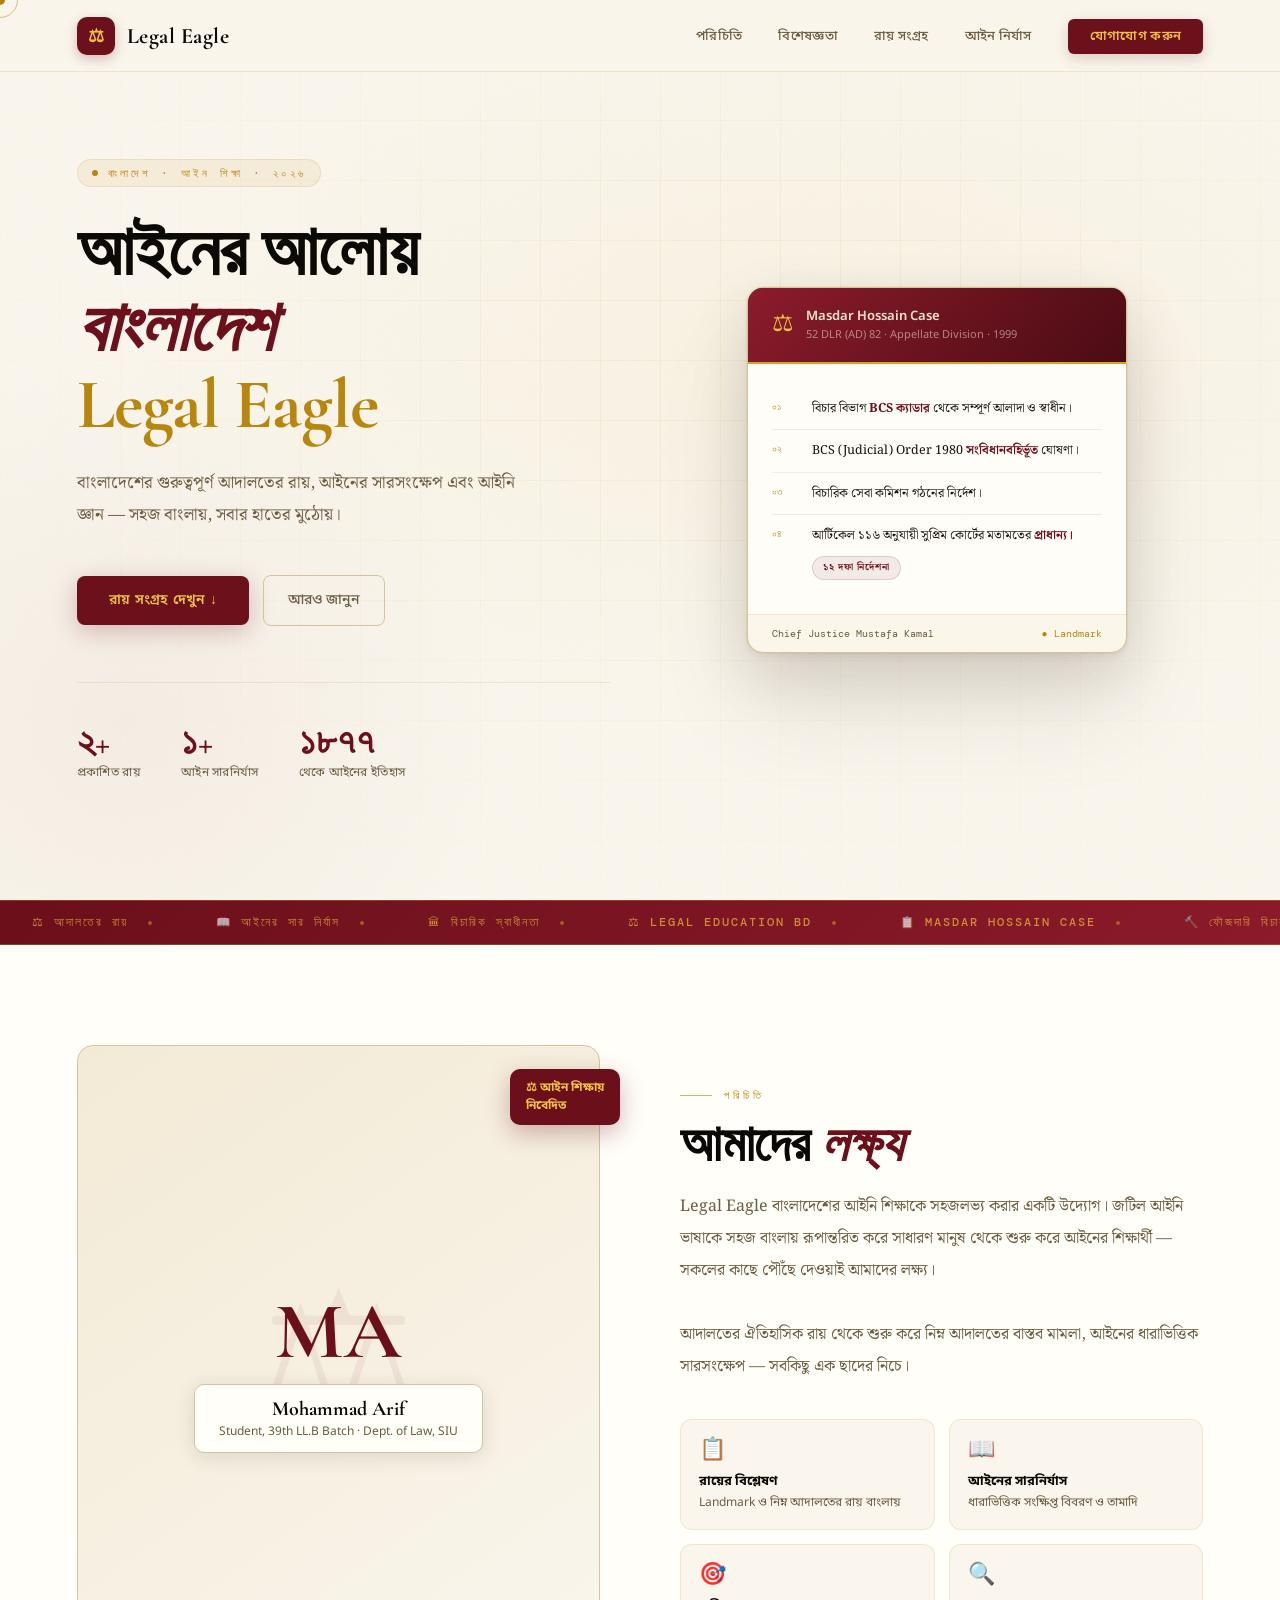
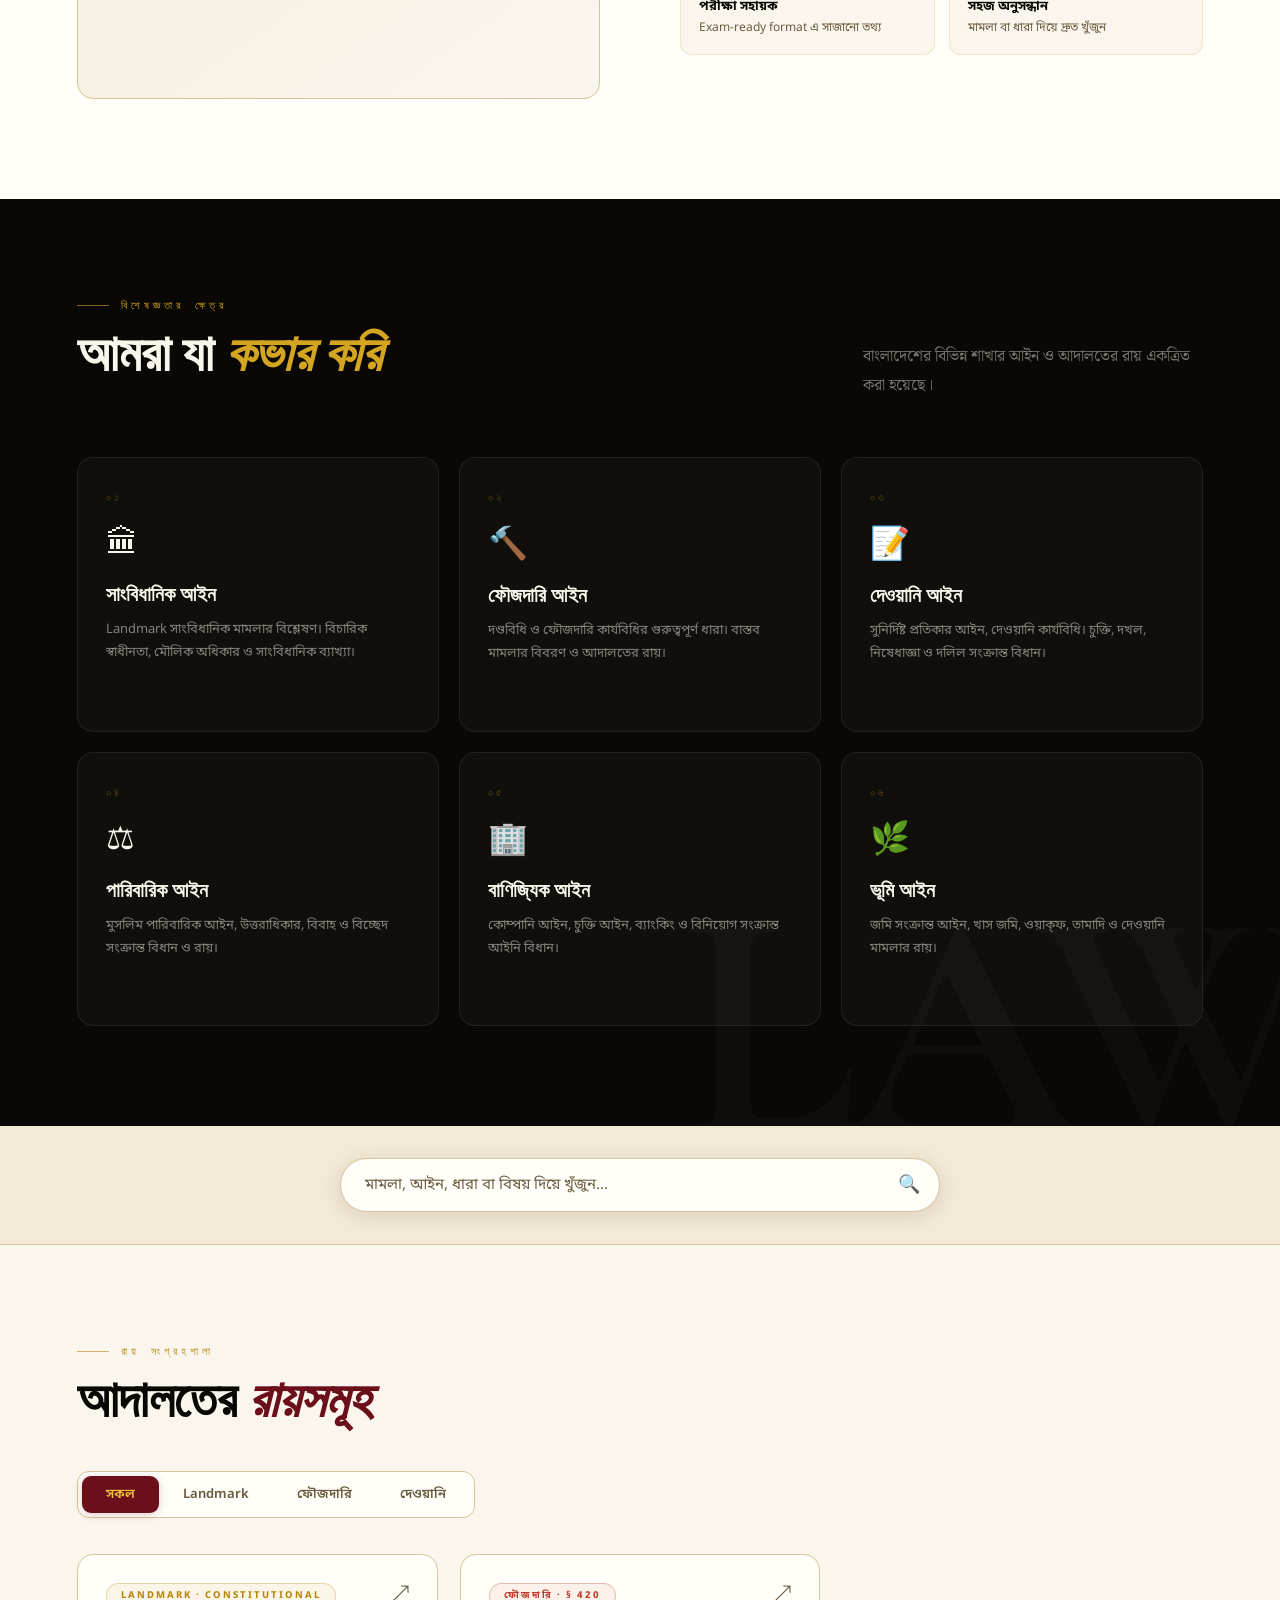
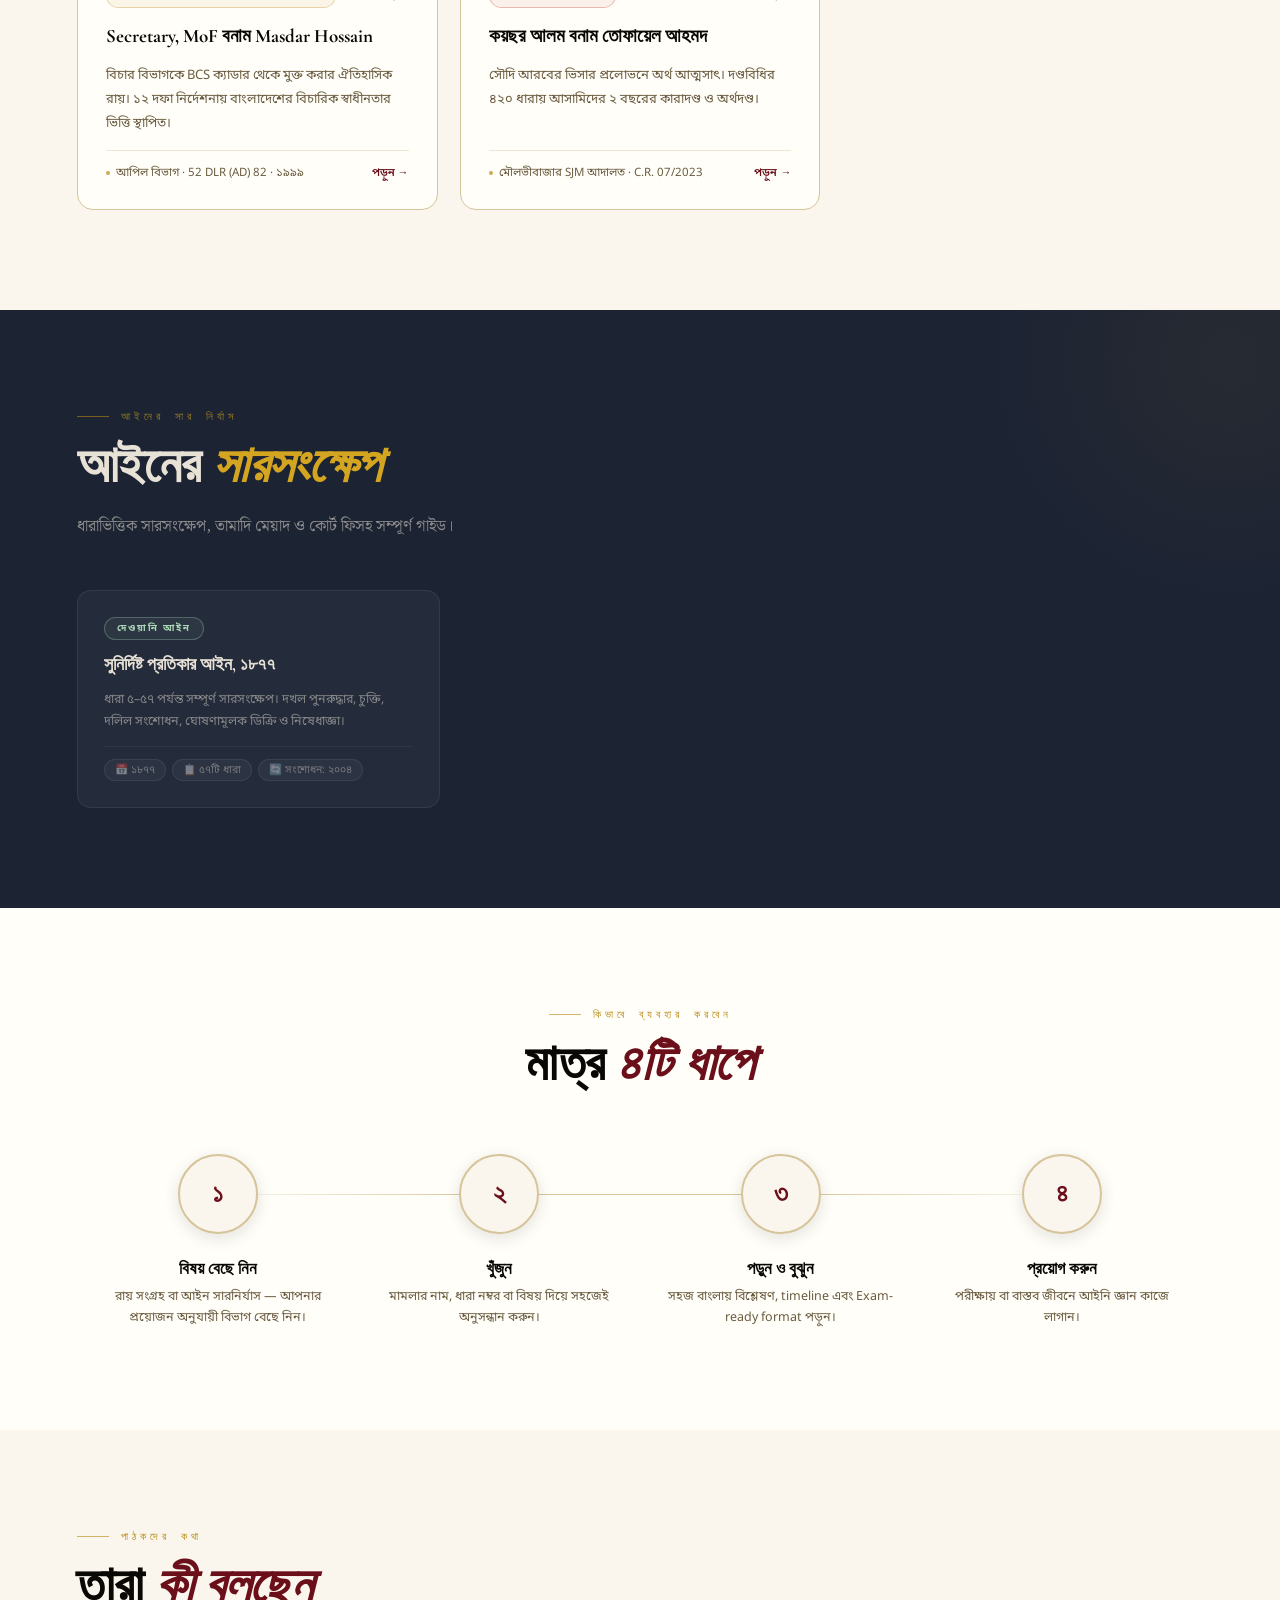
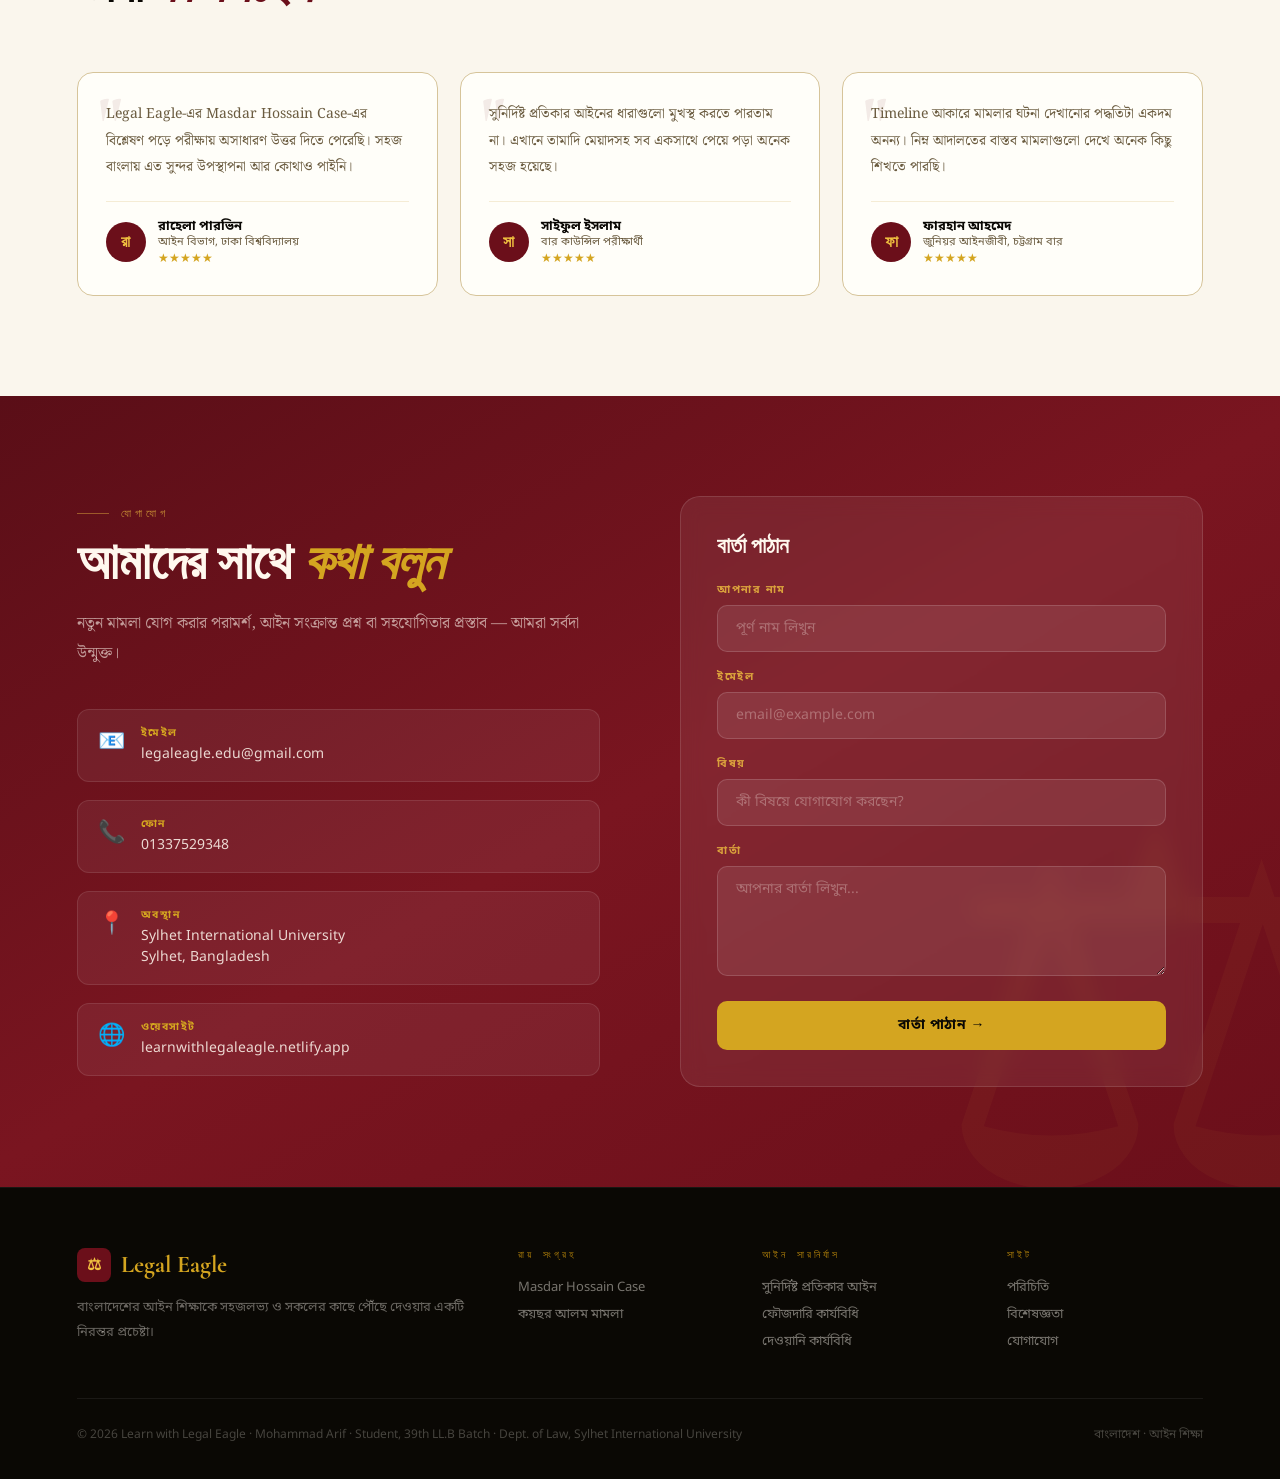
==== commit 1dda7484: "Add files via upload" ====
--- a/index.html
+++ b/index.html
@@ -983,7 +983,7 @@
           <div class="about-initials">MA</div>
           <div class="about-name-card">
             <div class="about-name">Mohammad Arif</div>
-            <div class="about-title">Advocate · Legal Educator</div>
+            <div class="about-title">Student, 39th LL.B Batch · Dept. of Law, SIU</div>
           </div>
         </div>
       </div>
@@ -1115,7 +1115,7 @@
       </div>
     </a>
 
-    <a href="case 03" class="case-card fade-up" data-cat="criminal" data-keywords="কয়ছর আলম তোফায়েল আহমদ ফৌজদারি ৪২০ প্রতারণা visa ইব্রাহিম penal code">
+    <a href="case03" class="case-card fade-up" data-cat="criminal" data-keywords="কয়ছর আলম তোফায়েল আহমদ ফৌজদারি ৪২০ প্রতারণা visa ইব্রাহিম penal code">
       <div class="cc-top">
         <span class="badge badge-cr">ফৌজদারি · § 420</span>
         <span class="cc-arrow">↗</span>
@@ -1239,14 +1239,21 @@
           <div class="ci-icon">📧</div>
           <div>
             <div class="ci-label">ইমেইল</div>
-            <div class="ci-value">legaleagle@email.com</div>
+            <div class="ci-value">legaleagle.edu@gmail.com</div>
+          </div>
+        </div>
+        <div class="contact-item">
+          <div class="ci-icon">📞</div>
+          <div>
+            <div class="ci-label">ফোন</div>
+            <div class="ci-value">01337529348</div>
           </div>
         </div>
         <div class="contact-item">
           <div class="ci-icon">📍</div>
           <div>
             <div class="ci-label">অবস্থান</div>
-            <div class="ci-value">বাংলাদেশ সুপ্রিম কোর্ট এলাকা<br>ঢাকা, বাংলাদেশ</div>
+            <div class="ci-value">Sylhet International University<br>Sylhet, Bangladesh</div>
           </div>
         </div>
         <div class="contact-item">
@@ -1295,7 +1302,7 @@
       <div class="ft-col-title">রায় সংগ্রহ</div>
       <div class="ft-links">
         <a href="masdar">Masdar Hossain Case</a>
-        <a href="case 03">কয়ছর আলম মামলা</a>
+        <a href="case03">কয়ছর আলম মামলা</a>
       </div>
     </div>
     <div>
@@ -1316,7 +1323,7 @@
     </div>
   </div>
   <div class="footer-bottom">
-    <span>© 2026 Learn with Legal Eagle · Mohammad Arif</span>
+    <span>© 2026 Learn with Legal Eagle · Mohammad Arif · Student, 39th LL.B Batch · Dept. of Law, Sylhet International University</span>
     <span>বাংলাদেশ · আইন শিক্ষা</span>
   </div>
 </footer>
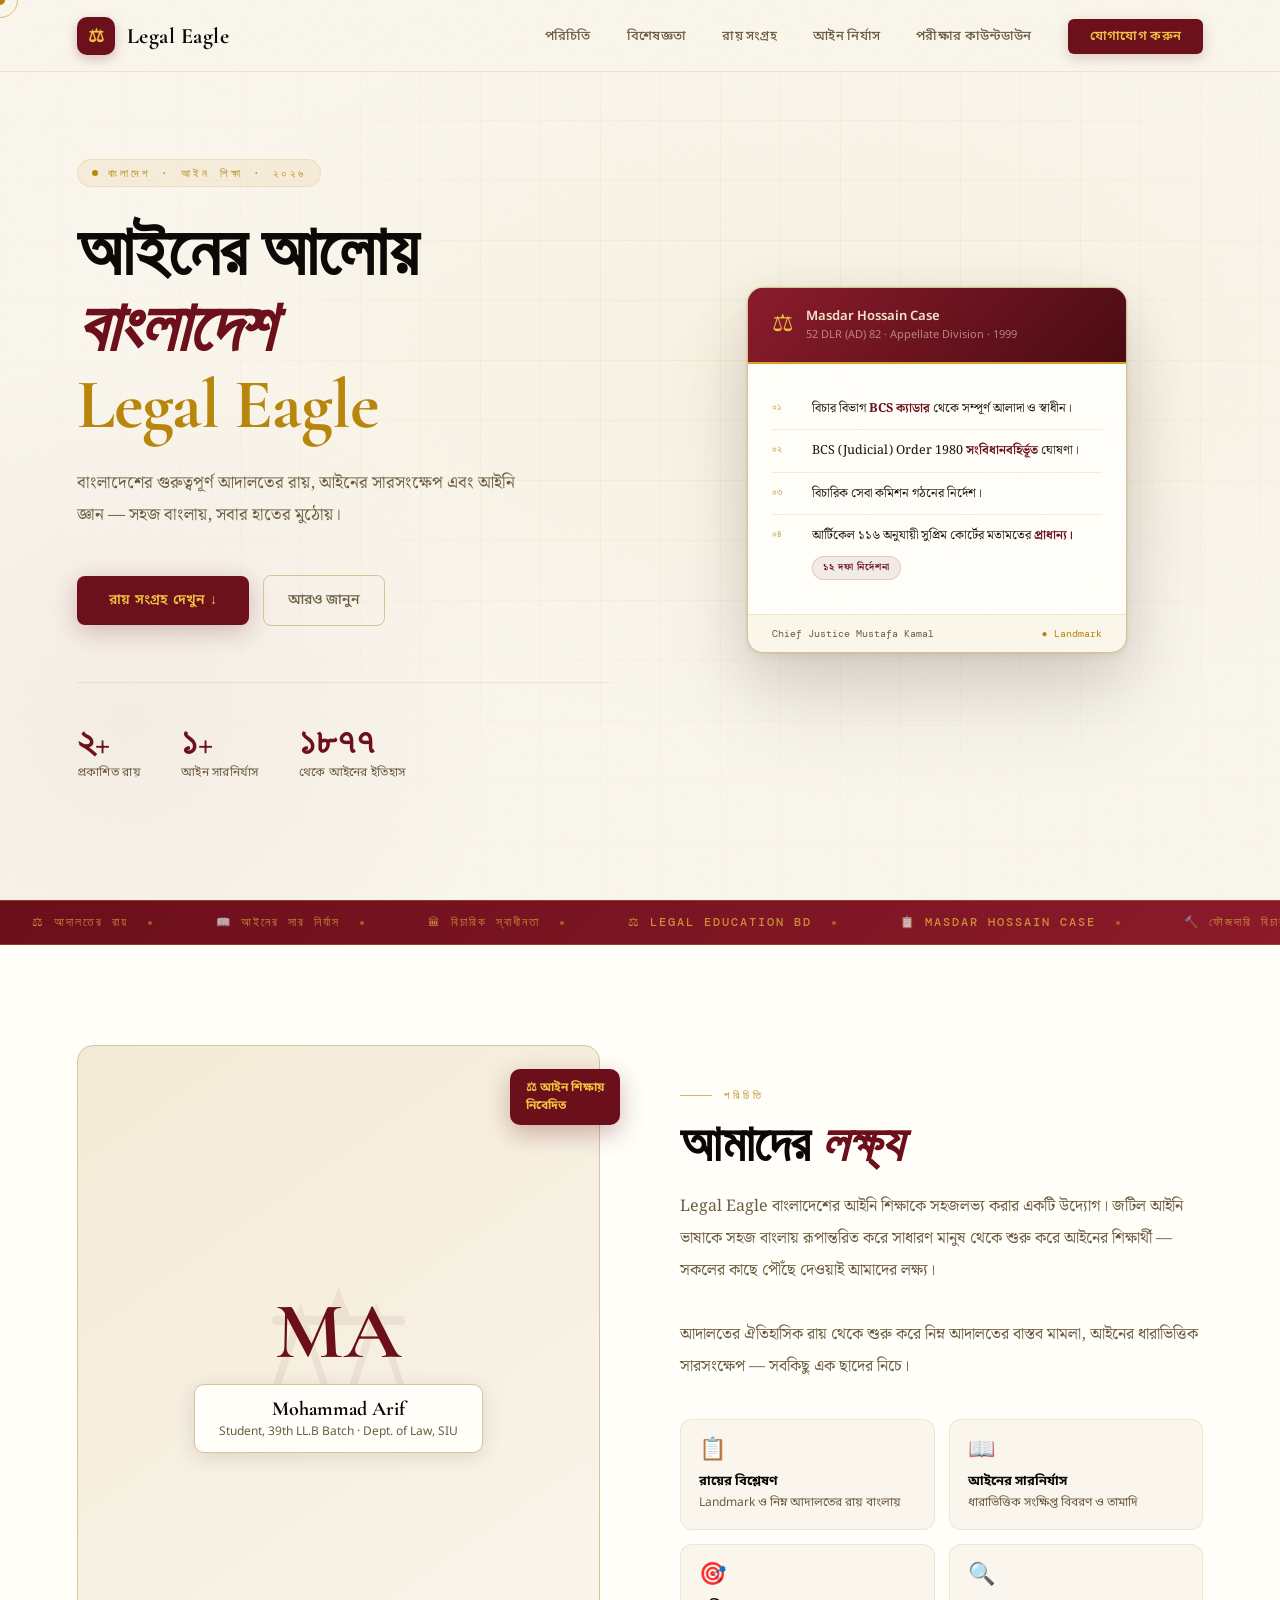
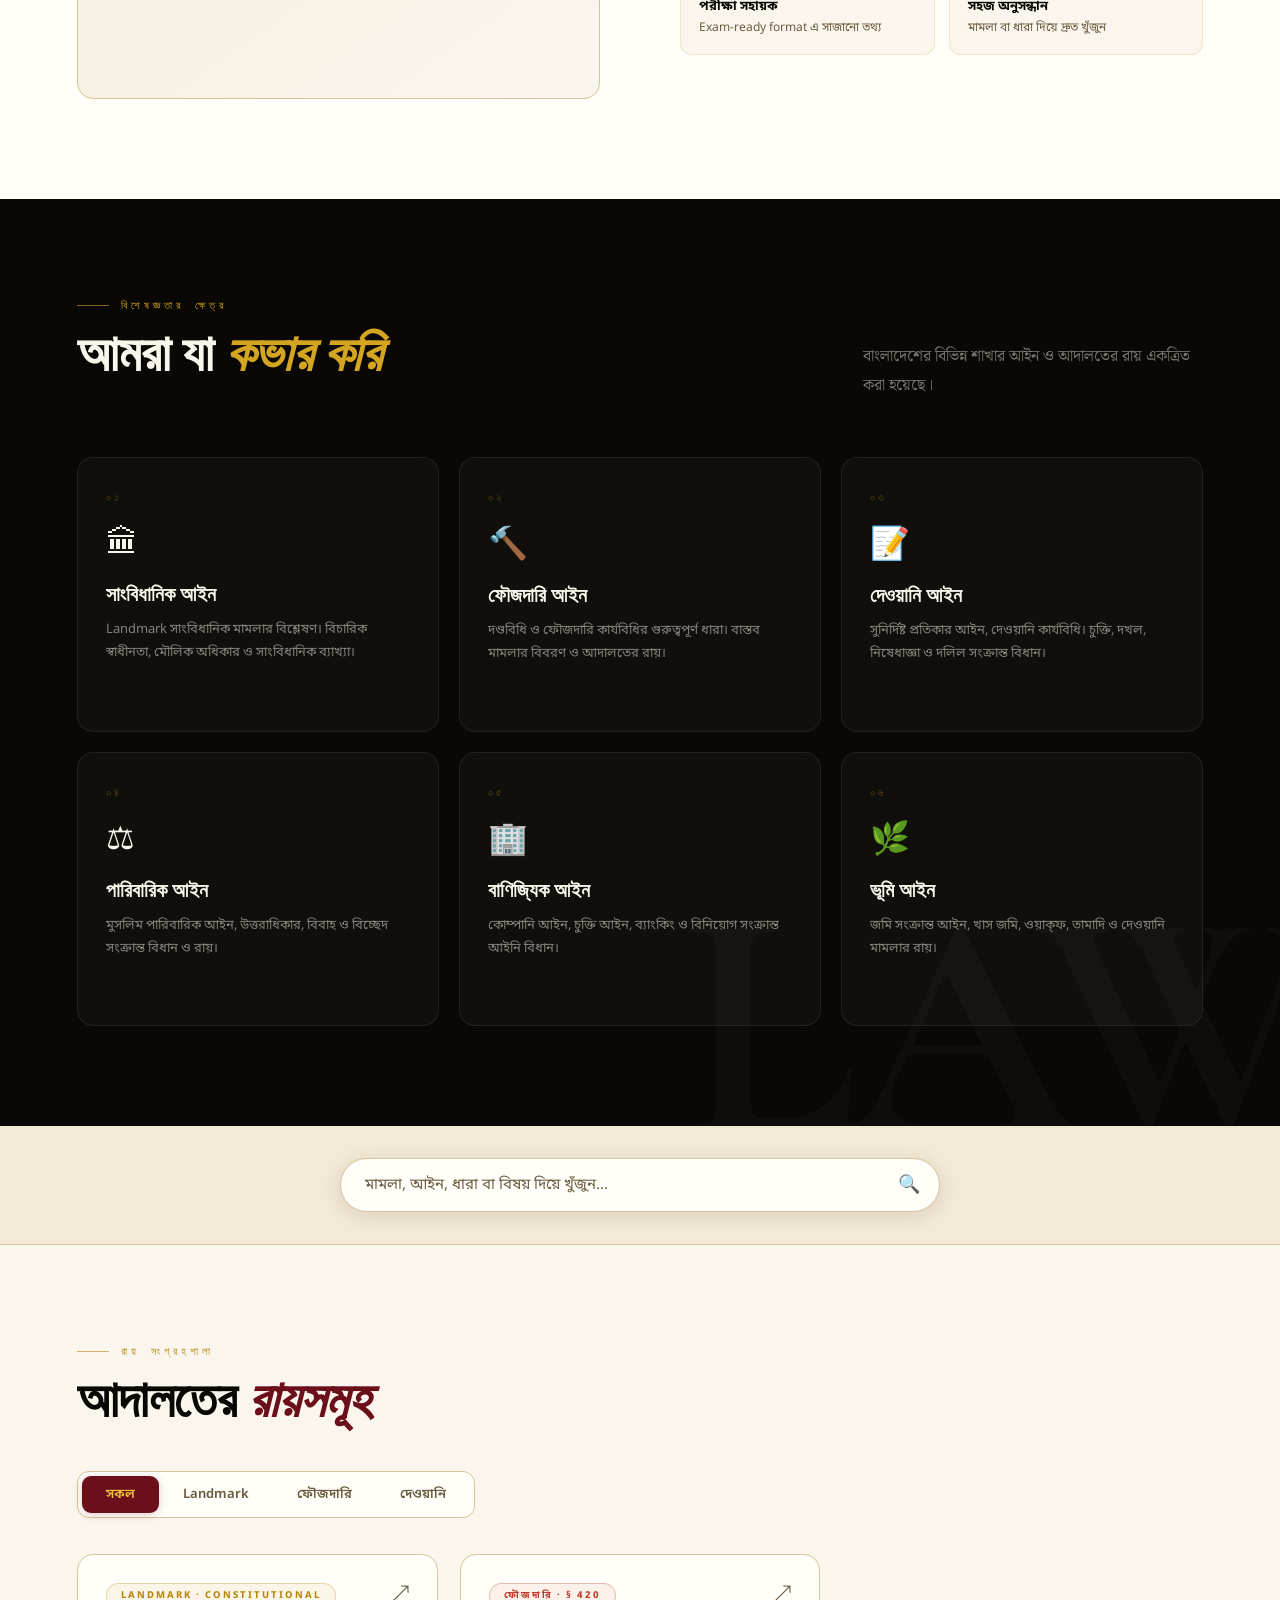
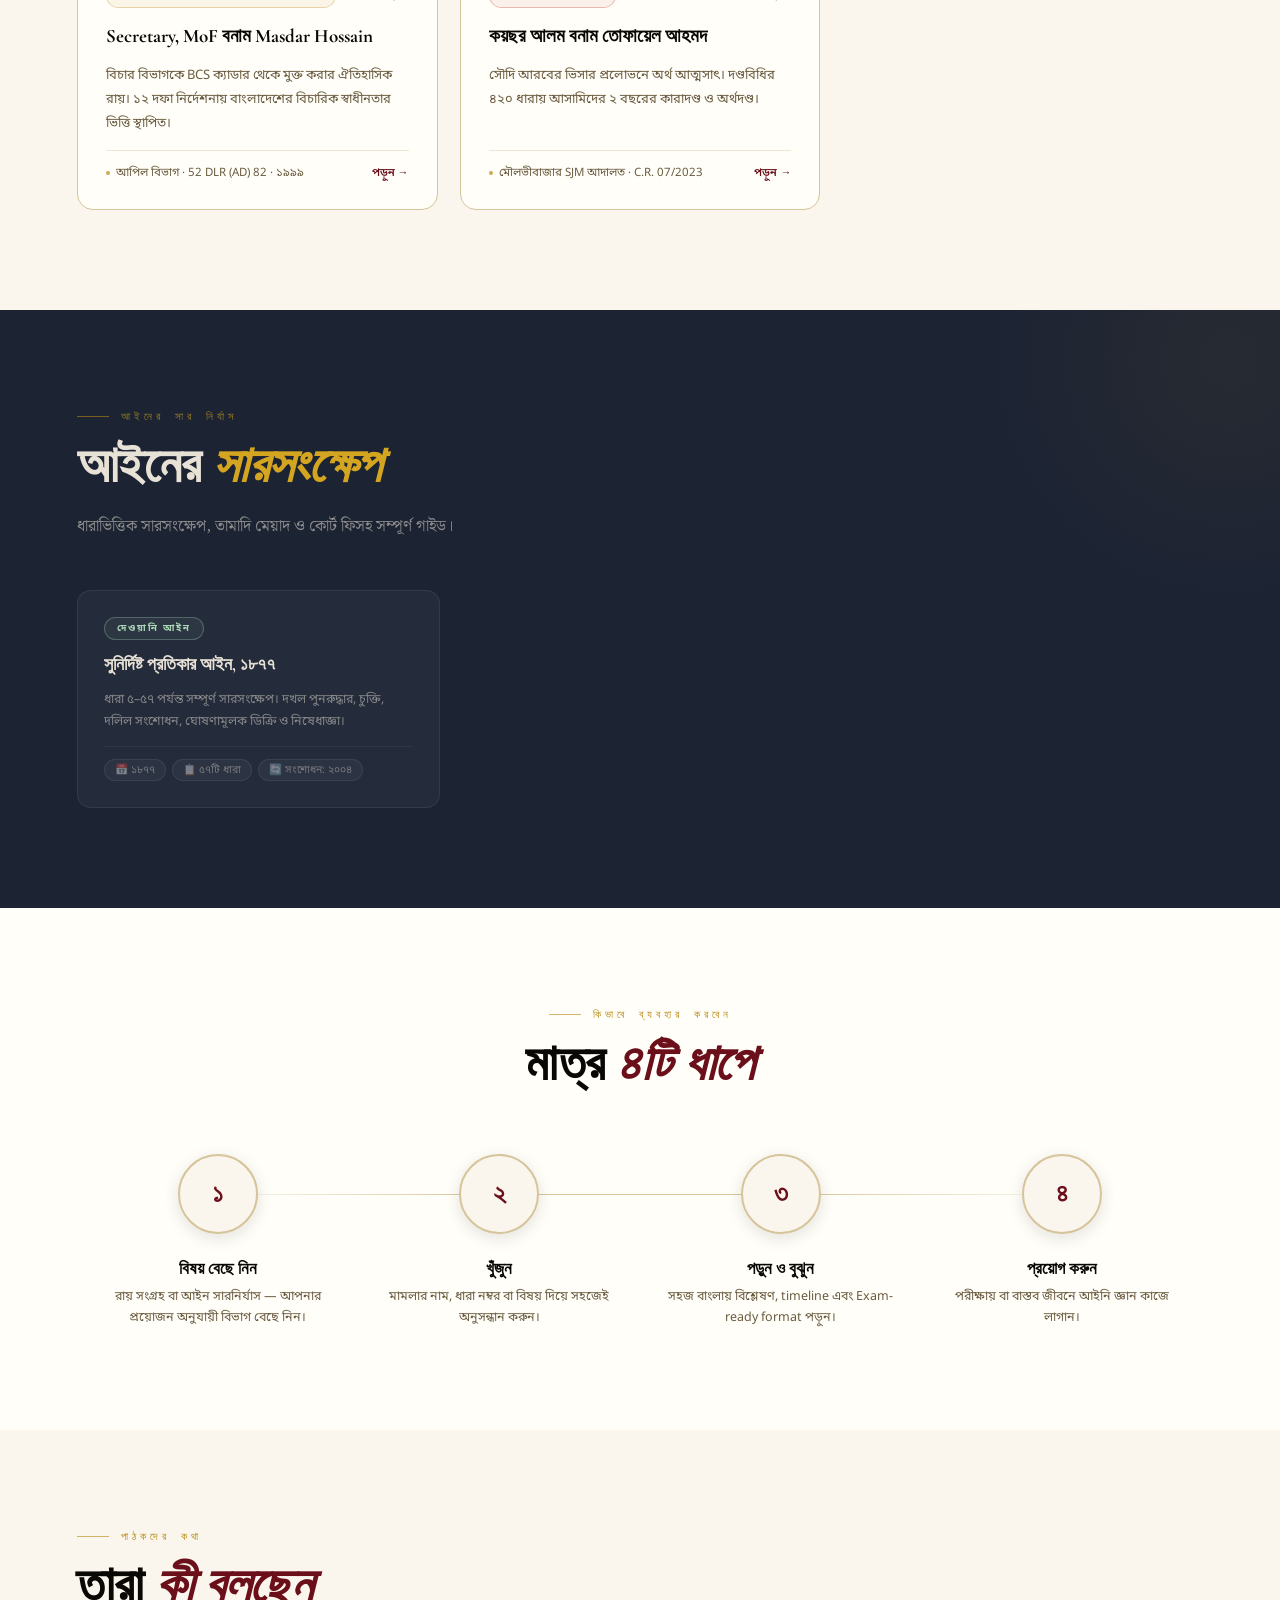
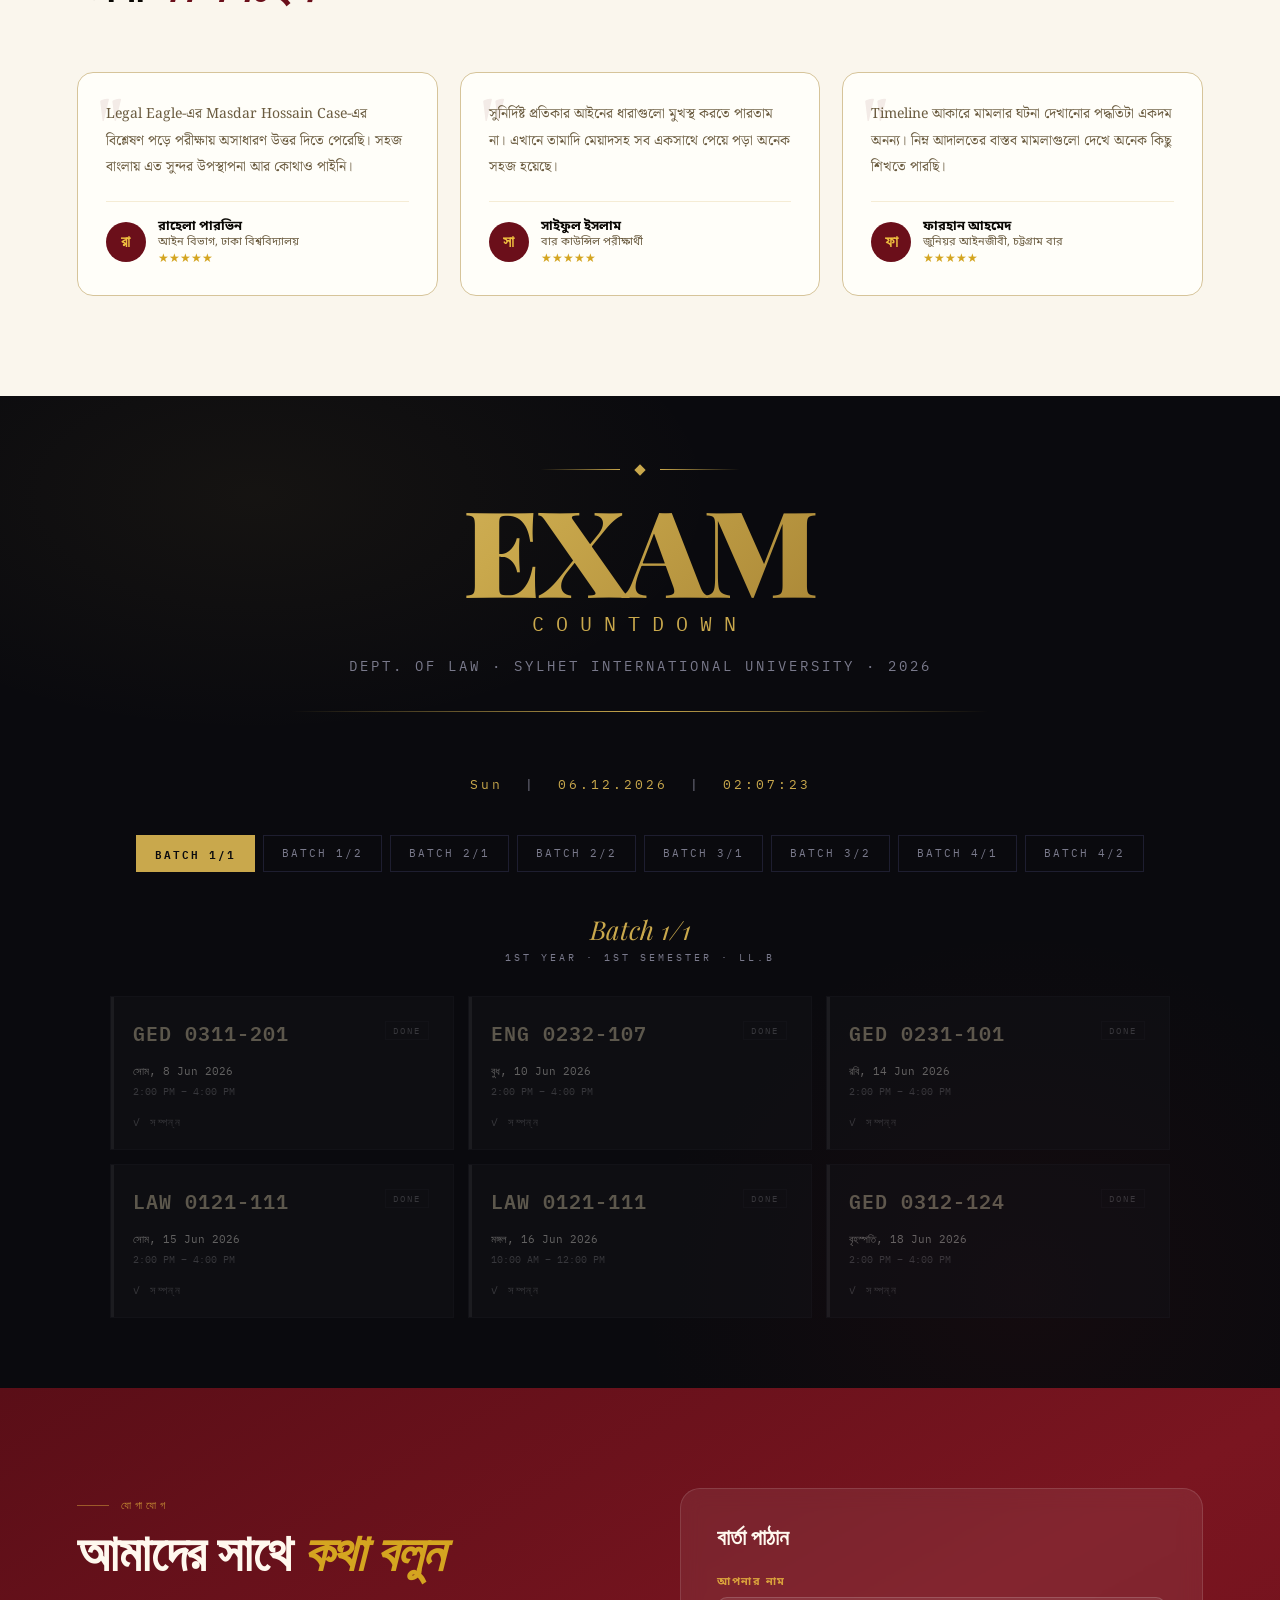
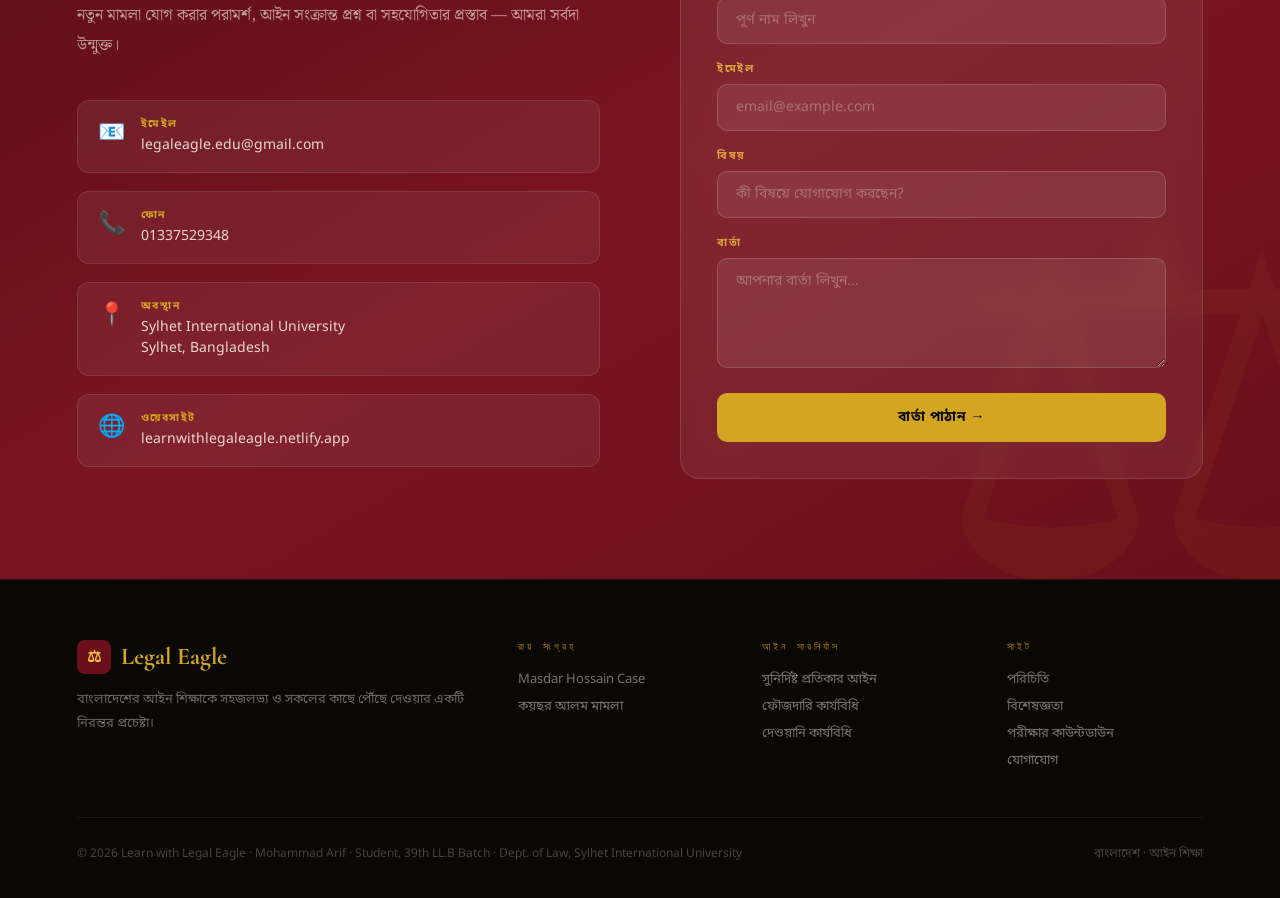
==== commit 12179203: "Update index.html" ====
--- a/index.html
+++ b/index.html
@@ -5,7 +5,7 @@
 <meta name="viewport" content="width=device-width, initial-scale=1.0">
 <title>Legal Eagle — আইনের আলোয় বাংলাদেশ</title>
 <link rel="preconnect" href="https://fonts.googleapis.com">
-<link href="https://fonts.googleapis.com/css2?family=Cormorant+Garamond:ital,wght@0,400;0,600;0,700;1,400;1,700&family=Noto+Sans+Bengali:wght@300;400;500;600;700&family=Noto+Serif+Bengali:wght@400;600;700&family=DM+Mono:wght@400;500&display=swap" rel="stylesheet">
+<link href="https://fonts.googleapis.com/css2?family=Cormorant+Garamond:ital,wght@0,400;0,600;0,700;1,400;1,700&family=Noto+Sans+Bengali:wght@300;400;500;600;700&family=Noto+Serif+Bengali:wght@400;600;700&family=DM+Mono:wght@400;500&family=Playfair+Display:ital,wght@0,700;0,900;1,700&family=IBM+Plex+Mono:wght@400;600&display=swap" rel="stylesheet">
 <style>
 /* ─── TOKENS ─── */
 :root {
@@ -251,7 +251,7 @@
   letter-spacing: 0.3px;
 }
 
-/* HERO RIGHT — decorative law document */
+/* HERO RIGHT */
 .hero-right {
   position: relative; z-index: 1;
   display: flex; justify-content: center;
@@ -381,9 +381,7 @@
   gap: 80px;
   align-items: center;
 }
-.about-visual {
-  position: relative;
-}
+.about-visual { position: relative; }
 .about-img-wrap {
   width: 100%;
   aspect-ratio: 4/5;
@@ -401,11 +399,7 @@
   position: absolute;
   color: var(--crimson);
 }
-.about-img-inner {
-  text-align: center;
-  position: relative;
-  z-index: 1;
-}
+.about-img-inner { text-align: center; position: relative; z-index: 1; }
 .about-initials {
   font-family: var(--f-display);
   font-size: 80px; font-weight: 700;
@@ -433,8 +427,6 @@
   box-shadow: 0 8px 24px rgba(107,15,26,0.3);
   line-height: 1.5;
 }
-
-.about-content {}
 .about-text {
   font-family: var(--f-serif);
   font-size: 16px; line-height: 2;
@@ -501,17 +493,9 @@
 }
 .practice-card:hover { background: rgba(255,255,255,0.06); border-color: rgba(212,165,32,0.25); transform: translateY(-5px); }
 .practice-card:hover::before { transform: scaleX(1); }
-.pc-num {
-  font-family: var(--f-mono);
-  font-size: 11px; color: rgba(212,165,32,0.4);
-  letter-spacing: 2px; margin-bottom: 20px;
-}
+.pc-num { font-family: var(--f-mono); font-size: 11px; color: rgba(212,165,32,0.4); letter-spacing: 2px; margin-bottom: 20px; }
 .pc-icon { font-size: 32px; margin-bottom: 16px; }
-.pc-title {
-  font-family: var(--f-display);
-  font-size: 20px; font-weight: 700;
-  color: var(--parch); margin-bottom: 10px; line-height: 1.3;
-}
+.pc-title { font-family: var(--f-display); font-size: 20px; font-weight: 700; color: var(--parch); margin-bottom: 10px; line-height: 1.3; }
 .pc-desc { font-size: 13px; color: rgba(250,246,237,0.5); line-height: 1.8; }
 .pc-link {
   margin-top: 20px;
@@ -544,11 +528,7 @@
   cursor: pointer;
   transition: background .2s, color .2s;
 }
-.cases-tab.active {
-  background: var(--crimson);
-  color: var(--gold3);
-  box-shadow: 0 2px 10px rgba(107,15,26,0.2);
-}
+.cases-tab.active { background: var(--crimson); color: var(--gold3); box-shadow: 0 2px 10px rgba(107,15,26,0.2); }
 .cases-grid {
   display: grid;
   grid-template-columns: repeat(auto-fill, minmax(340px, 1fr));
@@ -573,28 +553,15 @@
 .case-card:hover { transform: translateY(-5px); box-shadow: 0 20px 60px rgba(30,15,5,0.12); border-color: rgba(184,134,11,0.3); }
 .case-card:hover::after { transform: scaleX(1); }
 .cc-top { display: flex; align-items: flex-start; justify-content: space-between; gap: 12px; }
-.badge {
-  font-size: 9.5px; font-weight: 700; letter-spacing: 2px;
-  text-transform: uppercase; padding: 5px 14px;
-  border-radius: 100px; border: 1px solid;
-}
+.badge { font-size: 9.5px; font-weight: 700; letter-spacing: 2px; text-transform: uppercase; padding: 5px 14px; border-radius: 100px; border: 1px solid; }
 .badge-cr { color: #c0392b; border-color: rgba(192,57,43,0.3); background: rgba(192,57,43,0.07); }
 .badge-lm { color: var(--gold); border-color: rgba(184,134,11,0.3); background: rgba(184,134,11,0.07); }
 .badge-lw { color: #27ae60; border-color: rgba(39,174,96,0.3); background: rgba(39,174,96,0.07); }
 .cc-arrow { font-size: 20px; color: var(--muted); transition: transform .2s, color .2s; }
 .case-card:hover .cc-arrow { color: var(--crimson); transform: translate(3px,-3px); }
-.cc-title {
-  font-family: var(--f-display);
-  font-size: 19px; font-weight: 700; line-height: 1.4;
-  color: var(--ink);
-}
+.cc-title { font-family: var(--f-display); font-size: 19px; font-weight: 700; line-height: 1.4; color: var(--ink); }
 .cc-desc { font-size: 13px; color: var(--muted); line-height: 1.85; flex:1; }
-.cc-meta {
-  display: flex; align-items: center; justify-content: space-between;
-  padding-top: 14px;
-  border-top: 1px solid rgba(214,196,154,0.4);
-  font-size: 11.5px; color: var(--muted);
-}
+.cc-meta { display: flex; align-items: center; justify-content: space-between; padding-top: 14px; border-top: 1px solid rgba(214,196,154,0.4); font-size: 11.5px; color: var(--muted); }
 .cc-court { display: flex; align-items: center; gap: 6px; }
 .cc-court::before { content: ''; width:4px; height:4px; border-radius:50%; background:var(--gold); opacity:.7; }
 .cc-read { color: var(--crimson); font-size: 11px; font-weight: 600; }
@@ -622,19 +589,8 @@
   text-decoration: none; color: inherit;
 }
 .law-card:hover { background: rgba(255,255,255,0.07); border-color: rgba(212,165,32,0.25); transform: translateY(-4px); }
-.lc-badge {
-  font-size: 9.5px; font-weight: 700; letter-spacing: 2px;
-  text-transform: uppercase; padding: 4px 12px;
-  border-radius: 100px; border: 1px solid;
-  color: #a8d5b5; border-color: rgba(168,213,181,0.3);
-  background: rgba(168,213,181,0.07);
-  width: fit-content;
-}
-.lc-title {
-  font-family: var(--f-display);
-  font-size: 18px; font-weight: 700; line-height: 1.4;
-  color: #e8e2d6;
-}
+.lc-badge { font-size: 9.5px; font-weight: 700; letter-spacing: 2px; text-transform: uppercase; padding: 4px 12px; border-radius: 100px; border: 1px solid; color: #a8d5b5; border-color: rgba(168,213,181,0.3); background: rgba(168,213,181,0.07); width: fit-content; }
+.lc-title { font-family: var(--f-display); font-size: 18px; font-weight: 700; line-height: 1.4; color: #e8e2d6; }
 .lc-desc { font-size: 12.5px; color: rgba(232,226,214,0.5); line-height: 1.8; flex:1; }
 .lc-pills { display: flex; flex-wrap: wrap; gap: 6px; padding-top: 12px; border-top: 1px solid rgba(255,255,255,0.06); }
 .lc-pill { font-size: 10.5px; color: rgba(232,226,214,0.4); background: rgba(255,255,255,0.04); border: 1px solid rgba(255,255,255,0.07); border-radius: 20px; padding: 3px 10px; }
@@ -655,11 +611,7 @@
   height: 1px;
   background: linear-gradient(to right, transparent, var(--border), var(--border), transparent);
 }
-.process-step {
-  padding: 0 24px;
-  text-align: center;
-  position: relative;
-}
+.process-step { padding: 0 24px; text-align: center; position: relative; }
 .ps-num {
   width: 80px; height: 80px;
   border-radius: 50%;
@@ -674,12 +626,7 @@
   box-shadow: 0 4px 16px var(--shadow);
   transition: background .2s, border-color .2s, box-shadow .2s;
 }
-.process-step:hover .ps-num {
-  background: var(--crimson);
-  color: var(--gold3);
-  border-color: var(--crimson);
-  box-shadow: 0 8px 28px rgba(107,15,26,0.25);
-}
+.process-step:hover .ps-num { background: var(--crimson); color: var(--gold3); border-color: var(--crimson); box-shadow: 0 8px 28px rgba(107,15,26,0.25); }
 .ps-title { font-family: var(--f-display); font-size: 17px; font-weight: 700; color: var(--ink); margin-bottom: 8px; }
 .ps-desc { font-size: 12.5px; color: var(--muted); line-height: 1.75; }
 
@@ -694,34 +641,17 @@
   transition: transform .2s, box-shadow .2s;
 }
 .test-card:hover { transform: translateY(-4px); box-shadow: 0 16px 48px var(--shadow); }
-.test-quote-mark {
-  font-family: var(--f-display);
-  font-size: 80px; font-weight: 700;
-  color: var(--crimson); opacity: 0.08;
-  position: absolute; top: 12px; left: 20px;
-  line-height: 1; pointer-events: none;
-}
+.test-quote-mark { font-family: var(--f-display); font-size: 80px; font-weight: 700; color: var(--crimson); opacity: 0.08; position: absolute; top: 12px; left: 20px; line-height: 1; pointer-events: none; }
 .test-text { font-family: var(--f-serif); font-size: 14px; line-height: 1.9; color: var(--muted); position: relative; z-index: 1; margin-bottom: 20px; }
 .test-footer { display: flex; align-items: center; gap: 12px; padding-top: 16px; border-top: 1px solid var(--border2); }
-.test-avatar {
-  width: 40px; height: 40px; border-radius: 50%;
-  background: var(--crimson);
-  display: flex; align-items: center; justify-content: center;
-  font-family: var(--f-display); font-size: 16px; font-weight: 700; color: var(--gold3);
-  flex-shrink: 0;
-}
+.test-avatar { width: 40px; height: 40px; border-radius: 50%; background: var(--crimson); display: flex; align-items: center; justify-content: center; font-family: var(--f-display); font-size: 16px; font-weight: 700; color: var(--gold3); flex-shrink: 0; }
 .test-name { font-size: 13px; font-weight: 700; color: var(--ink); }
 .test-role { font-size: 11px; color: var(--muted); }
 .test-stars { color: var(--gold2); font-size: 12px; margin-top: 2px; }
 
 /* ─── CONTACT ─── */
 .contact { background: var(--crimson); background-image: linear-gradient(150deg, #5a0e17 0%, #7a1520 50%, #6b0f1a 100%); position: relative; overflow: hidden; }
-.contact::before {
-  content: '⚖';
-  position: absolute; font-size: 500px; opacity: 0.04;
-  right: -100px; bottom: -120px; line-height: 1; pointer-events: none;
-  color: var(--gold3);
-}
+.contact::before { content: '⚖'; position: absolute; font-size: 500px; opacity: 0.04; right: -100px; bottom: -120px; line-height: 1; pointer-events: none; color: var(--gold3); }
 .contact .section-label { color: rgba(240,192,64,0.7); }
 .contact .section-label::before { background: rgba(240,192,64,0.7); }
 .contact-grid { display: grid; grid-template-columns: 1fr 1fr; gap: 80px; align-items: center; }
@@ -729,103 +659,40 @@
 .contact-left .section-title em { color: var(--gold2); }
 .contact-left .section-sub { color: rgba(255,248,238,0.6); }
 .contact-items { margin-top: 40px; display: flex; flex-direction: column; gap: 18px; }
-.contact-item {
-  display: flex; align-items: flex-start; gap: 16px;
-  padding: 16px 20px;
-  background: rgba(255,255,255,0.06);
-  border: 1px solid rgba(255,255,255,0.1);
-  border-radius: 12px;
-  transition: background .2s;
-}
+.contact-item { display: flex; align-items: flex-start; gap: 16px; padding: 16px 20px; background: rgba(255,255,255,0.06); border: 1px solid rgba(255,255,255,0.1); border-radius: 12px; transition: background .2s; }
 .contact-item:hover { background: rgba(255,255,255,0.1); }
 .ci-icon { font-size: 22px; flex-shrink: 0; margin-top: 2px; }
 .ci-label { font-size: 10.5px; letter-spacing: 1.5px; color: var(--gold2); font-weight: 700; margin-bottom: 4px; }
 .ci-value { font-size: 14px; color: rgba(255,248,238,0.85); line-height: 1.5; }
-
-.contact-form {
-  background: rgba(255,255,255,0.07);
-  border: 1px solid rgba(255,255,255,0.12);
-  border-radius: 20px; padding: 36px;
-  backdrop-filter: blur(10px);
-}
+.contact-form { background: rgba(255,255,255,0.07); border: 1px solid rgba(255,255,255,0.12); border-radius: 20px; padding: 36px; backdrop-filter: blur(10px); }
 .form-title { font-family: var(--f-display); font-size: 22px; font-weight: 700; color: #fff8ee; margin-bottom: 24px; }
 .form-group { margin-bottom: 18px; }
 .form-label { display: block; font-size: 11px; font-weight: 700; letter-spacing: 1.5px; color: rgba(240,192,64,0.8); text-transform: uppercase; margin-bottom: 8px; }
-.form-input, .form-textarea {
-  width: 100%; padding: 13px 18px;
-  background: rgba(255,255,255,0.08);
-  border: 1px solid rgba(255,255,255,0.15);
-  border-radius: 10px;
-  color: #fff8ee;
-  font-family: var(--f-body); font-size: 14px;
-  outline: none;
-  transition: border-color .2s, background .2s;
-}
+.form-input, .form-textarea { width: 100%; padding: 13px 18px; background: rgba(255,255,255,0.08); border: 1px solid rgba(255,255,255,0.15); border-radius: 10px; color: #fff8ee; font-family: var(--f-body); font-size: 14px; outline: none; transition: border-color .2s, background .2s; }
 .form-input::placeholder, .form-textarea::placeholder { color: rgba(255,248,238,0.3); }
 .form-input:focus, .form-textarea:focus { border-color: var(--gold2); background: rgba(255,255,255,0.12); }
 .form-textarea { resize: vertical; min-height: 110px; }
-.form-btn {
-  width: 100%; padding: 15px;
-  background: var(--gold2);
-  color: var(--ink);
-  border: none; border-radius: 10px;
-  font-family: var(--f-body); font-size: 14px; font-weight: 700;
-  cursor: pointer;
-  transition: background .2s, transform .2s;
-  letter-spacing: 0.5px;
-}
+.form-btn { width: 100%; padding: 15px; background: var(--gold2); color: var(--ink); border: none; border-radius: 10px; font-family: var(--f-body); font-size: 14px; font-weight: 700; cursor: pointer; transition: background .2s, transform .2s; letter-spacing: 0.5px; }
 .form-btn:hover { background: var(--gold3); transform: translateY(-2px); }
 
 /* ─── FOOTER ─── */
-.footer {
-  background: var(--ink);
-  padding: 60px 6% 36px;
-  border-top: 1px solid rgba(255,255,255,0.06);
-}
-.footer-top {
-  display: grid;
-  grid-template-columns: 2fr 1fr 1fr 1fr;
-  gap: 48px;
-  padding-bottom: 48px;
-  border-bottom: 1px solid rgba(255,255,255,0.07);
-}
-.ft-logo {
-  font-family: var(--f-display);
-  font-size: 24px; font-weight: 700;
-  color: var(--gold2); margin-bottom: 14px;
-  display: flex; align-items: center; gap: 10px;
-}
-.ft-logo-icon {
-  width: 34px; height: 34px; background: var(--crimson);
-  border-radius: 8px; display: flex; align-items: center; justify-content: center;
-  font-size: 16px; color: var(--gold3);
-}
+.footer { background: var(--ink); padding: 60px 6% 36px; border-top: 1px solid rgba(255,255,255,0.06); }
+.footer-top { display: grid; grid-template-columns: 2fr 1fr 1fr 1fr; gap: 48px; padding-bottom: 48px; border-bottom: 1px solid rgba(255,255,255,0.07); }
+.ft-logo { font-family: var(--f-display); font-size: 24px; font-weight: 700; color: var(--gold2); margin-bottom: 14px; display: flex; align-items: center; gap: 10px; }
+.ft-logo-icon { width: 34px; height: 34px; background: var(--crimson); border-radius: 8px; display: flex; align-items: center; justify-content: center; font-size: 16px; color: var(--gold3); }
 .ft-desc { font-size: 13px; color: rgba(250,246,237,0.4); line-height: 1.9; }
 .ft-col-title { font-family: var(--f-mono); font-size: 10px; letter-spacing: 3px; text-transform: uppercase; color: var(--gold); margin-bottom: 18px; }
 .ft-links { display: flex; flex-direction: column; gap: 10px; }
 .ft-links a { font-size: 13px; color: rgba(250,246,237,0.45); transition: color .2s; }
 .ft-links a:hover { color: var(--gold2); }
-.footer-bottom {
-  display: flex; align-items: center; justify-content: space-between;
-  padding-top: 28px;
-  font-size: 12px; color: rgba(250,246,237,0.25);
-}
+.footer-bottom { display: flex; align-items: center; justify-content: space-between; padding-top: 28px; font-size: 12px; color: rgba(250,246,237,0.25); }
 .footer-bottom a { color: rgba(250,246,237,0.35); transition: color .2s; }
 .footer-bottom a:hover { color: var(--gold2); }
 
 /* ─── SEARCH BAR ─── */
 .search-section { background: var(--parch2); padding: 32px 6%; border-bottom: 1px solid var(--border); }
 .search-inner { max-width: 600px; margin: 0 auto; position: relative; }
-.search-inner input {
-  width: 100%; padding: 16px 56px 16px 24px;
-  background: var(--white);
-  border: 1px solid var(--border);
-  border-radius: 100px;
-  font-family: var(--f-body); font-size: 15px;
-  color: var(--text); outline: none;
-  box-shadow: 0 4px 20px var(--shadow);
-  transition: border-color .3s, box-shadow .3s;
-}
+.search-inner input { width: 100%; padding: 16px 56px 16px 24px; background: var(--white); border: 1px solid var(--border); border-radius: 100px; font-family: var(--f-body); font-size: 15px; color: var(--text); outline: none; box-shadow: 0 4px 20px var(--shadow); transition: border-color .3s, box-shadow .3s; }
 .search-inner input::placeholder { color: var(--muted); }
 .search-inner input:focus { border-color: var(--gold); box-shadow: 0 0 0 3px rgba(184,134,11,0.1); }
 .search-inner .s-icon { position: absolute; right: 20px; top: 50%; transform: translateY(-50%); font-size: 18px; color: var(--muted); }
@@ -838,6 +705,193 @@
 .fade-up:nth-child(4) { transition-delay: .3s; }
 .fade-up:nth-child(5) { transition-delay: .4s; }
 .fade-up:nth-child(6) { transition-delay: .5s; }
+
+/* ══════════════════════════════════════════════
+   ─── COUNTDOWN SECTION ───
+══════════════════════════════════════════════ */
+.countdown-section {
+  background: #0a0a0e;
+  position: relative;
+  overflow: hidden;
+  padding: 0;
+}
+.countdown-section::before {
+  content: '';
+  position: absolute; inset: 0;
+  background:
+    radial-gradient(ellipse 60% 40% at 20% 10%, rgba(201,168,76,0.06) 0%, transparent 60%),
+    radial-gradient(ellipse 50% 60% at 80% 90%, rgba(139,26,26,0.08) 0%, transparent 60%);
+  pointer-events: none;
+  z-index: 0;
+}
+
+/* countdown inner wrapper */
+#countdown-inner {
+  position: relative;
+  z-index: 1;
+}
+
+/* ── Reuse countdown page styles scoped inside this section ── */
+.countdown-section .cd-gold       { --gold: #c9a84c; }
+
+/* header */
+.countdown-section header {
+  text-align: center;
+  padding: 70px 20px 50px;
+}
+.countdown-section .hero-ornament {
+  display: flex; align-items: center; justify-content: center;
+  gap: 16px; margin-bottom: 20px;
+  opacity: 0; animation: fadeUp 0.8s ease forwards 0.1s;
+}
+.countdown-section .ornament-line { height: 1px; width: 80px; background: linear-gradient(90deg, transparent, #c9a84c); }
+.countdown-section .ornament-line.right { background: linear-gradient(90deg, #c9a84c, transparent); }
+.countdown-section .ornament-diamond { width: 8px; height: 8px; background: #c9a84c; transform: rotate(45deg); }
+.countdown-section .hero-title-cd {
+  font-family: 'Playfair Display', serif;
+  font-size: clamp(56px, 12vw, 120px);
+  font-weight: 900;
+  letter-spacing: -2px;
+  line-height: 0.9;
+  background: linear-gradient(135deg, #e8c97a 0%, #c9a84c 40%, #8a6520 100%);
+  -webkit-background-clip: text;
+  -webkit-text-fill-color: transparent;
+  background-clip: text;
+  opacity: 0; animation: fadeUp 0.9s ease forwards 0.2s;
+}
+.countdown-section .hero-eagle {
+  font-size: clamp(14px, 3vw, 20px);
+  letter-spacing: 12px; color: #c9a84c;
+  opacity: 0; animation: fadeUp 0.9s ease forwards 0.4s;
+  margin-top: 8px;
+  font-family: 'IBM Plex Mono', monospace;
+}
+.countdown-section .hero-sub {
+  font-size: clamp(11px, 1.8vw, 14px);
+  color: #7a7a8c; letter-spacing: 3px;
+  text-transform: uppercase; margin-top: 20px;
+  opacity: 0; animation: fadeUp 0.9s ease forwards 0.6s;
+  font-family: 'IBM Plex Mono', monospace;
+}
+.countdown-section .divider {
+  width: 100%; max-width: 700px;
+  margin: 36px auto 0; height: 1px;
+  background: linear-gradient(90deg, transparent, #c9a84c, transparent);
+  opacity: 0; animation: fadeUp 0.9s ease forwards 0.7s;
+}
+.countdown-section .live-clock {
+  text-align: center; padding: 14px;
+  font-family: 'IBM Plex Mono', monospace;
+  font-size: 13px; letter-spacing: 3px; color: #7a7a8c;
+  opacity: 0; animation: fadeUp 0.9s ease forwards 0.9s;
+}
+.countdown-section .live-clock span { color: #c9a84c; }
+
+/* batch nav */
+.countdown-section .batch-nav {
+  display: flex; justify-content: center; flex-wrap: wrap;
+  gap: 8px; padding: 28px 20px 10px;
+  opacity: 0; animation: fadeUp 0.9s ease forwards 0.8s;
+}
+.countdown-section .batch-btn {
+  background: transparent;
+  border: 1px solid #1e1e30; color: #7a7a8c;
+  font-family: 'IBM Plex Mono', monospace;
+  font-size: 11px; letter-spacing: 2px;
+  padding: 8px 18px; cursor: pointer;
+  transition: all 0.3s ease;
+  text-transform: uppercase;
+  position: relative; overflow: hidden;
+}
+.countdown-section .batch-btn::before {
+  content: ''; position: absolute; inset: 0;
+  background: #c9a84c; transform: scaleX(0);
+  transform-origin: left; transition: transform 0.3s ease; z-index: -1;
+}
+.countdown-section .batch-btn:hover { color: #0a0a0e; border-color: #c9a84c; }
+.countdown-section .batch-btn:hover::before { transform: scaleX(1); }
+.countdown-section .batch-btn.active { background: #c9a84c; color: #0a0a0e; border-color: #c9a84c; font-weight: 600; }
+
+/* batch sections */
+.countdown-section .batch-section { display: none; padding: 30px 20px 70px; max-width: 1100px; margin: 0 auto; }
+.countdown-section .batch-section.active { display: block; }
+.countdown-section .batch-title { font-family: 'Playfair Display', serif; font-size: 26px; color: #c9a84c; text-align: center; margin-bottom: 4px; font-style: italic; }
+.countdown-section .batch-year { text-align: center; font-family: 'IBM Plex Mono', monospace; font-size: 10px; letter-spacing: 3px; color: #7a7a8c; text-transform: uppercase; margin-bottom: 32px; }
+
+/* exam grid & cards */
+.countdown-section .exam-grid { display: grid; grid-template-columns: repeat(auto-fill, minmax(280px, 1fr)); gap: 14px; }
+.countdown-section .exam-card {
+  background: #14141f; border: 1px solid #1e1e30;
+  padding: 20px 22px; position: relative; overflow: hidden;
+  transition: border-color 0.3s, transform 0.3s;
+}
+.countdown-section .exam-card::before {
+  content: ''; position: absolute; top: 0; left: 0;
+  width: 3px; height: 100%; background: #c9a84c;
+  opacity: 0.35; transition: opacity 0.3s;
+}
+.countdown-section .exam-card:hover { border-color: #c9a84c; transform: translateY(-2px); }
+.countdown-section .exam-card:hover::before { opacity: 1; }
+.countdown-section .exam-card.past { opacity: 0.4; filter: grayscale(0.6); }
+.countdown-section .exam-card.past::before { background: #7a7a8c; }
+.countdown-section .exam-card.today { border-color: #c9a84c; box-shadow: 0 0 28px rgba(201,168,76,0.14), inset 0 0 20px rgba(201,168,76,0.03); }
+.countdown-section .exam-card.today::before { opacity: 1; width: 4px; }
+
+/* badges */
+.countdown-section .card-badge { position: absolute; top: 12px; right: 12px; font-family: 'IBM Plex Mono', monospace; font-size: 9px; letter-spacing: 2px; text-transform: uppercase; padding: 3px 7px; }
+.countdown-section .badge-today  { background: #c9a84c; color: #0a0a0e; font-weight: 700; }
+.countdown-section .badge-past   { color: #7a7a8c; border: 1px solid #1e1e30; }
+.countdown-section .badge-upcoming { color: #c9a84c; border: 1px solid rgba(201,168,76,0.4); }
+.countdown-section .badge-live   { background: #c0392b; color: #fff; font-weight: 700; }
+
+/* course code & meta */
+.countdown-section .course-code { font-family: 'IBM Plex Mono', monospace; font-size: 20px; font-weight: 600; color: #e8c97a; margin-bottom: 12px; padding-right: 70px; letter-spacing: 1px; }
+.countdown-section .exam-meta { font-family: 'IBM Plex Mono', monospace; font-size: 10px; color: #7a7a8c; margin-bottom: 14px; line-height: 1.9; }
+.countdown-section .exam-meta .date { color: #e8e4d8; font-size: 11px; }
+
+/* countdown blocks */
+.countdown-section .countdown { display: flex; gap: 10px; align-items: center; }
+.countdown-section .count-block { text-align: center; }
+.countdown-section .count-num { display: block; font-family: 'IBM Plex Mono', monospace; font-size: 24px; font-weight: 600; color: #c9a84c; line-height: 1; }
+.countdown-section .count-label { display: block; font-family: 'IBM Plex Mono', monospace; font-size: 8px; color: #7a7a8c; letter-spacing: 1px; margin-top: 3px; text-transform: uppercase; }
+.countdown-section .count-sep { font-family: 'IBM Plex Mono', monospace; font-size: 20px; color: rgba(201,168,76,0.3); align-self: flex-start; padding-top: 2px; }
+.countdown-section .countdown-live { font-family: 'IBM Plex Mono', monospace; font-size: 13px; color: #c0392b; letter-spacing: 2px; animation: pulseLive 1.2s infinite; }
+@keyframes pulseLive { 0%,100%{opacity:1} 50%{opacity:0.4} }
+.countdown-section .countdown-done { font-family: 'IBM Plex Mono', monospace; font-size: 11px; color: #7a7a8c; letter-spacing: 1.5px; }
+
+/* popup */
+.countdown-section .popup-overlay {
+  display: none; position: fixed; inset: 0;
+  background: rgba(5,5,10,0.85); z-index: 5000;
+  align-items: center; justify-content: center;
+  backdrop-filter: blur(8px);
+}
+.countdown-section .popup-overlay.show { display: flex; }
+.countdown-section .popup-box {
+  background: #14141f; border: 1px solid #c9a84c;
+  max-width: 500px; width: 90%; padding: 36px;
+  position: relative;
+  box-shadow: 0 0 60px rgba(201,168,76,0.1);
+  animation: popIn 0.4s cubic-bezier(0.34,1.56,0.64,1) forwards;
+}
+@keyframes popIn { from{transform:scale(0.85);opacity:0} to{transform:scale(1);opacity:1} }
+.countdown-section .popup-close {
+  position: absolute; top: 14px; right: 18px;
+  background: none; border: none; color: #7a7a8c;
+  font-size: 22px; cursor: pointer; line-height: 1;
+  transition: color 0.2s;
+}
+.countdown-section .popup-close:hover { color: #c9a84c; }
+.countdown-section .popup-eyebrow { font-family: 'IBM Plex Mono', monospace; font-size: 9px; letter-spacing: 3px; color: #c9a84c; text-transform: uppercase; margin-bottom: 10px; }
+.countdown-section .popup-title { font-family: 'Playfair Display', serif; font-size: 22px; color: #e8e4d8; margin-bottom: 20px; line-height: 1.3; }
+.countdown-section .pop-exam-item { background: #10101a; border: 1px solid #1e1e30; padding: 14px 16px; margin-bottom: 10px; position: relative; }
+.countdown-section .pop-exam-code { font-family: 'IBM Plex Mono', monospace; font-size: 15px; font-weight: 600; color: #e8c97a; margin-bottom: 4px; }
+.countdown-section .pop-exam-meta { font-family: 'IBM Plex Mono', monospace; font-size: 10px; color: #7a7a8c; }
+.countdown-section .pop-batch-tag { position: absolute; top: 10px; right: 12px; font-family: 'IBM Plex Mono', monospace; font-size: 8px; color: #c9a84c; border: 1px solid rgba(201,168,76,0.3); padding: 2px 8px; text-transform: uppercase; letter-spacing: 1px; }
+.countdown-section .popup-dismiss { margin-top: 20px; width: 100%; padding: 12px; background: #c9a84c; color: #0a0a0e; border: none; font-family: 'IBM Plex Mono', monospace; font-size: 11px; letter-spacing: 2px; text-transform: uppercase; cursor: pointer; font-weight: 600; transition: background 0.2s; }
+.countdown-section .popup-dismiss:hover { background: #e8c97a; }
+
+@keyframes fadeUp { from{opacity:0;transform:translateY(24px)} to{opacity:1;transform:translateY(0)} }
 
 /* ─── RESPONSIVE ─── */
 @media (max-width: 900px) {
@@ -880,6 +934,7 @@
     <li><a href="#practice">বিশেষজ্ঞতা</a></li>
     <li><a href="#cases">রায় সংগ্রহ</a></li>
     <li><a href="#laws">আইন নির্যাস</a></li>
+    <li><a href="#exam-countdown">পরীক্ষার কাউন্টডাউন</a></li>
     <li><a href="#contact" class="nav-cta">যোগাযোগ করুন</a></li>
   </ul>
 </nav>
@@ -1225,6 +1280,92 @@
       </div>
     </div>
   </div>
+</section>
+
+<!-- ══════════════════════════════════════════════
+     EXAM COUNTDOWN SECTION
+══════════════════════════════════════════════ -->
+<section class="countdown-section" id="exam-countdown">
+  <div id="countdown-inner">
+
+    <header>
+      <div class="hero-ornament">
+        <div class="ornament-line"></div>
+        <div class="ornament-diamond"></div>
+        <div class="ornament-line right"></div>
+      </div>
+      <div class="hero-title-cd">EXAM</div>
+      <div class="hero-eagle">COUNTDOWN</div>
+      <div class="hero-sub">Dept. of Law · Sylhet International University · 2026</div>
+      <div class="divider"></div>
+    </header>
+
+    <div class="live-clock" id="liveClock"></div>
+
+    <div class="batch-nav">
+      <button class="batch-btn active" onclick="showBatch('sec-b11',this)">Batch 1/1</button>
+      <button class="batch-btn" onclick="showBatch('sec-b12',this)">Batch 1/2</button>
+      <button class="batch-btn" onclick="showBatch('sec-b21',this)">Batch 2/1</button>
+      <button class="batch-btn" onclick="showBatch('sec-b22',this)">Batch 2/2</button>
+      <button class="batch-btn" onclick="showBatch('sec-b31',this)">Batch 3/1</button>
+      <button class="batch-btn" onclick="showBatch('sec-b32',this)">Batch 3/2</button>
+      <button class="batch-btn" onclick="showBatch('sec-b41',this)">Batch 4/1</button>
+      <button class="batch-btn" onclick="showBatch('sec-b42',this)">Batch 4/2</button>
+    </div>
+
+    <div class="batch-section active" id="sec-b11">
+      <div class="batch-title">Batch 1/1</div>
+      <div class="batch-year">1st Year · 1st Semester · LL.B</div>
+      <div class="exam-grid" id="grid-b11"></div>
+    </div>
+    <div class="batch-section" id="sec-b12">
+      <div class="batch-title">Batch 1/2</div>
+      <div class="batch-year">1st Year · 2nd Semester · LL.B</div>
+      <div class="exam-grid" id="grid-b12"></div>
+    </div>
+    <div class="batch-section" id="sec-b21">
+      <div class="batch-title">Batch 2/1</div>
+      <div class="batch-year">2nd Year · 1st Semester · LL.B</div>
+      <div class="exam-grid" id="grid-b21"></div>
+    </div>
+    <div class="batch-section" id="sec-b22">
+      <div class="batch-title">Batch 2/2</div>
+      <div class="batch-year">2nd Year · 2nd Semester · LL.B</div>
+      <div class="exam-grid" id="grid-b22"></div>
+    </div>
+    <div class="batch-section" id="sec-b31">
+      <div class="batch-title">Batch 3/1</div>
+      <div class="batch-year">3rd Year · 1st Semester · LL.B</div>
+      <div class="exam-grid" id="grid-b31"></div>
+    </div>
+    <div class="batch-section" id="sec-b32">
+      <div class="batch-title">Batch 3/2</div>
+      <div class="batch-year">3rd Year · 2nd Semester · LL.B</div>
+      <div class="exam-grid" id="grid-b32"></div>
+    </div>
+    <div class="batch-section" id="sec-b41">
+      <div class="batch-title">Batch 4/1</div>
+      <div class="batch-year">4th Year · 1st Semester · LL.B</div>
+      <div class="exam-grid" id="grid-b41"></div>
+    </div>
+    <div class="batch-section" id="sec-b42">
+      <div class="batch-title">Batch 4/2</div>
+      <div class="batch-year">4th Year · 2nd Semester · LL.B</div>
+      <div class="exam-grid" id="grid-b42"></div>
+    </div>
+
+    <!-- Tomorrow Popup -->
+    <div class="popup-overlay" id="popup-overlay">
+      <div class="popup-box">
+        <button class="popup-close" onclick="closePopup()">✕</button>
+        <div class="popup-eyebrow">● আগামীকালের পরীক্ষা</div>
+        <div class="popup-title">Tomorrow's Exams</div>
+        <div id="popup-exam-list"></div>
+        <button class="popup-dismiss" onclick="closePopup()">বুঝেছি — বন্ধ করুন</button>
+      </div>
+    </div>
+
+  </div><!-- /countdown-inner -->
 </section>
 
 <!-- CONTACT -->
@@ -1318,6 +1459,7 @@
       <div class="ft-links">
         <a href="#about">পরিচিতি</a>
         <a href="#practice">বিশেষজ্ঞতা</a>
+        <a href="#exam-countdown">পরীক্ষার কাউন্টডাউন</a>
         <a href="#contact">যোগাযোগ</a>
       </div>
     </div>
@@ -1329,38 +1471,32 @@
 </footer>
 
 <script>
-/* CURSOR */
+/* ─── CURSOR ─── */
 const cursor = document.getElementById('cursor');
 const ring = document.getElementById('ring');
 let mx=0,my=0,rx=0,ry=0;
 document.addEventListener('mousemove', e => { mx=e.clientX; my=e.clientY; cursor.style.left=mx+'px'; cursor.style.top=my+'px'; });
-function animRing(){
-  rx += (mx-rx)*0.12; ry += (my-ry)*0.12;
-  ring.style.left=rx+'px'; ring.style.top=ry+'px';
-  requestAnimationFrame(animRing);
-}
+function animRing(){ rx+=(mx-rx)*0.12; ry+=(my-ry)*0.12; ring.style.left=rx+'px'; ring.style.top=ry+'px'; requestAnimationFrame(animRing); }
 animRing();
 
-/* SCROLL ANIMATIONS */
+/* ─── SCROLL ANIMATIONS ─── */
 const obs = new IntersectionObserver(entries => {
   entries.forEach(e => { if(e.isIntersecting) e.target.classList.add('visible'); });
 }, { threshold: 0.15 });
 document.querySelectorAll('.fade-up').forEach(el => obs.observe(el));
 
-/* SEARCH */
+/* ─── SEARCH ─── */
 function filterAll() {
   const q = document.getElementById('searchInput').value.toLowerCase().trim();
   document.querySelectorAll('#caseGrid .case-card').forEach(c => {
-    const match = !q || c.dataset.keywords.includes(q) || c.innerText.toLowerCase().includes(q);
-    c.style.display = match ? '' : 'none';
+    c.style.display = (!q || c.dataset.keywords.includes(q) || c.innerText.toLowerCase().includes(q)) ? '' : 'none';
   });
   document.querySelectorAll('#lawGrid .law-card').forEach(c => {
-    const match = !q || c.dataset.keywords.includes(q) || c.innerText.toLowerCase().includes(q);
-    c.style.display = match ? '' : 'none';
+    c.style.display = (!q || c.dataset.keywords.includes(q) || c.innerText.toLowerCase().includes(q)) ? '' : 'none';
   });
 }
 
-/* CASES FILTER */
+/* ─── CASES FILTER ─── */
 function filterCases(cat, btn) {
   document.querySelectorAll('.cases-tab').forEach(b => b.classList.remove('active'));
   btn.classList.add('active');
@@ -1369,12 +1505,226 @@
   });
 }
 
-/* FORM SUBMIT */
+/* ─── FORM SUBMIT ─── */
 document.querySelector('.form-btn').addEventListener('click', function() {
   this.textContent = '✓ বার্তা পাঠানো হয়েছে!';
   this.style.background = '#27ae60';
   setTimeout(() => { this.textContent = 'বার্তা পাঠান →'; this.style.background = ''; }, 3000);
 });
+
+/* ══════════════════════════════════════════════
+   COUNTDOWN LOGIC
+══════════════════════════════════════════════ */
+const scheduleData = {
+  b11: [
+    { code: 'GED 0311-201', date: '2026-06-08', startH: 14, endH: 16 },
+    { code: 'ENG 0232-107', date: '2026-06-10', startH: 14, endH: 16 },
+    { code: 'GED 0231-101', date: '2026-06-14', startH: 14, endH: 16 },
+    { code: 'LAW 0121-111', date: '2026-06-15', startH: 14, endH: 16 },
+    { code: 'LAW 0121-111', date: '2026-06-16', startH: 10, endH: 12 },
+    { code: 'GED 0312-124', date: '2026-06-18', startH: 14, endH: 16 },
+  ],
+  b12: [
+    { code: 'GED 0311-201', date: '2026-06-08', startH: 10, endH: 12 },
+    { code: 'ENG 0232-107', date: '2026-06-10', startH: 10, endH: 12 },
+    { code: 'GED 0231-101', date: '2026-06-14', startH: 10, endH: 12 },
+    { code: 'LAW 0421-123', date: '2026-06-15', startH: 10, endH: 12 },
+    { code: 'LAW 0421-123', date: '2026-06-16', startH: 14, endH: 16 },
+    { code: 'GED 0312-124', date: '2026-06-18', startH: 10, endH: 12 },
+  ],
+  b21: [
+    { code: 'LAW 201',   date: '2026-06-09', startH: 10, endH: 12 },
+    { code: 'LAW 203',   date: '2026-06-11', startH: 10, endH: 12 },
+    { code: 'LAW 205',   date: '2026-06-14', startH: 14, endH: 16 },
+    { code: 'LAW 207',   date: '2026-06-16', startH: 14, endH: 16 },
+    { code: '*LAW 211',  date: '2026-06-17', startH: 10, endH: 12 },
+    { code: 'LAW 209',   date: '2026-06-18', startH: 14, endH: 16 },
+    { code: '*LAW 215',  date: '2026-06-21', startH: 14, endH: 16 },
+  ],
+  b22: [
+    { code: 'LAW 301', date: '2026-06-08', startH: 10, endH: 12 },
+    { code: 'LAW 303', date: '2026-06-10', startH: 10, endH: 12 },
+    { code: 'LAW 305', date: '2026-06-14', startH: 10, endH: 12 },
+    { code: 'LAW 307', date: '2026-06-15', startH: 10, endH: 12 },
+    { code: 'LAW 309', date: '2026-06-18', startH: 10, endH: 12 },
+  ],
+  b31: [
+    { code: 'LAW 301', date: '2026-06-08', startH: 10, endH: 12 },
+    { code: 'LAW 303', date: '2026-06-10', startH: 10, endH: 12 },
+    { code: 'LAW 305', date: '2026-06-14', startH: 10, endH: 12 },
+    { code: 'LAW 307', date: '2026-06-15', startH: 10, endH: 12 },
+    { code: 'LAW 307', date: '2026-06-16', startH: 10, endH: 12 },
+    { code: 'LAW 309', date: '2026-06-18', startH: 10, endH: 12 },
+  ],
+  b32: [
+    { code: 'LAW 311', date: '2026-06-08', startH: 10, endH: 12 },
+    { code: 'LAW 313', date: '2026-06-10', startH: 10, endH: 12 },
+    { code: 'LAW 317', date: '2026-06-14', startH: 10, endH: 12 },
+    { code: 'LAW 315', date: '2026-06-15', startH: 10, endH: 12 },
+    { code: 'LAW 319', date: '2026-06-18', startH: 10, endH: 12 },
+  ],
+  b41: [
+    { code: 'LAW 401', date: '2026-06-09', startH: 10, endH: 12 },
+    { code: 'LAW 405', date: '2026-06-11', startH: 10, endH: 12 },
+    { code: 'LAW 407', date: '2026-06-14', startH: 14, endH: 16 },
+    { code: 'LAW 409', date: '2026-06-16', startH: 14, endH: 16 },
+    { code: 'LAW 403', date: '2026-06-21', startH: 10, endH: 12 },
+  ],
+  b42: [
+    { code: 'LAW 411', date: '2026-06-08', startH: 14, endH: 16 },
+    { code: 'LAW 413', date: '2026-06-11', startH: 14, endH: 16 },
+    { code: 'LAW 415', date: '2026-06-14', startH: 14, endH: 16 },
+    { code: 'LAW 417', date: '2026-06-16', startH: 14, endH: 16 },
+  ],
+};
+
+function pad(n){ return String(n).padStart(2,'0'); }
+const BN_DAYS = ['রবি','সোম','মঙ্গল','বুধ','বৃহস্পতি','শুক্র','শনি'];
+const MONTHS  = ['Jan','Feb','Mar','Apr','May','Jun','Jul','Aug','Sep','Oct','Nov','Dec'];
+function fmtDate(s){ const d=new Date(s+'T00:00:00'); return `${BN_DAYS[d.getDay()]}, ${d.getDate()} ${MONTHS[d.getMonth()]} ${d.getFullYear()}`; }
+function fmtTime(e){ const to12=h=>`${h>12?h-12:h}:00 ${h>=12?'PM':'AM'}`; return `${to12(e.startH)} – ${to12(e.endH)}`; }
+function getStart(e){ return new Date(`${e.date}T${pad(e.startH)}:00:00`); }
+function getEnd(e)  { return new Date(`${e.date}T${pad(e.endH)}:00:00`); }
+
+function buildAll(){
+  Object.entries(scheduleData).forEach(([bid, list]) => {
+    const grid = document.getElementById(`grid-${bid}`);
+    const sorted = [...list].sort((a,b) => a.date.localeCompare(b.date) || a.startH - b.startH);
+    sorted.forEach((exam, idx) => {
+      const uid  = `${bid}-${idx}`;
+      const card = document.createElement('div');
+      card.className = 'exam-card';
+      card.id = `card-${uid}`;
+      card.innerHTML = `
+        <div class="card-badge" id="badge-${uid}"></div>
+        <div class="course-code">${exam.code}</div>
+        <div class="exam-meta">
+          <div class="date">${fmtDate(exam.date)}</div>
+          <div>${fmtTime(exam)}</div>
+        </div>
+        <div id="cd-${uid}"></div>
+      `;
+      grid.appendChild(card);
+    });
+  });
+}
+
+function tick(){
+  const now = new Date();
+  const DAY_NAMES = ['Sun','Mon','Tue','Wed','Thu','Fri','Sat'];
+  document.getElementById('liveClock').innerHTML =
+    `<span>${DAY_NAMES[now.getDay()]}</span> &nbsp;|&nbsp; ` +
+    `<span>${pad(now.getDate())}.${pad(now.getMonth()+1)}.${now.getFullYear()}</span> &nbsp;|&nbsp; ` +
+    `<span>${pad(now.getHours())}:${pad(now.getMinutes())}:${pad(now.getSeconds())}</span>`;
+
+  Object.entries(scheduleData).forEach(([bid, list]) => {
+    const sorted = [...list].sort((a,b) => a.date.localeCompare(b.date) || a.startH - b.startH);
+    sorted.forEach((exam, idx) => {
+      const uid     = `${bid}-${idx}`;
+      const cdEl    = document.getElementById(`cd-${uid}`);
+      const badgeEl = document.getElementById(`badge-${uid}`);
+      const cardEl  = document.getElementById(`card-${uid}`);
+      if (!cdEl) return;
+
+      const start     = getStart(exam);
+      const end       = getEnd(exam);
+      const diffStart = start - now;
+      const diffEnd   = end   - now;
+
+      if (diffStart <= 0 && diffEnd > 0) {
+        cdEl.innerHTML    = `<div class="countdown-live">● পরীক্ষা চলছে এখন!</div>`;
+        badgeEl.innerHTML = `<span class="card-badge badge-live">LIVE</span>`;
+        cardEl.classList.remove('past'); cardEl.classList.add('today');
+      } else if (diffEnd <= 0) {
+        cdEl.innerHTML    = `<div class="countdown-done">✓ সম্পন্ন</div>`;
+        badgeEl.innerHTML = `<span class="card-badge badge-past">DONE</span>`;
+        cardEl.classList.add('past'); cardEl.classList.remove('today');
+      } else {
+        const sec = Math.floor(diffStart / 1000);
+        const d   = Math.floor(sec / 86400);
+        const h   = Math.floor((sec % 86400) / 3600);
+        const m   = Math.floor((sec % 3600) / 60);
+        const s   = sec % 60;
+        cdEl.innerHTML = `
+          <div class="countdown">
+            <div class="count-block"><span class="count-num">${pad(d)}</span><span class="count-label">দিন</span></div>
+            <div class="count-block"><span class="count-num">${pad(h)}</span><span class="count-label">ঘণ্টা</span></div>
+            <div class="count-block"><span class="count-num">${pad(m)}</span><span class="count-label">মিনিট</span></div>
+            <div class="count-block"><span class="count-num">${pad(s)}</span><span class="count-label">সেকেন্ড</span></div>
+          </div>`;
+        const isToday = start.toDateString() === now.toDateString();
+        if (isToday) {
+          badgeEl.innerHTML = `<span class="card-badge badge-today">TODAY</span>`;
+          cardEl.classList.add('today');
+        } else {
+          badgeEl.innerHTML = `<span class="card-badge badge-upcoming">UPCOMING</span>`;
+          cardEl.classList.remove('today');
+        }
+        cardEl.classList.remove('past');
+      }
+    });
+  });
+}
+
+function showBatch(id, btn){
+  document.querySelectorAll('.countdown-section .batch-section').forEach(s => s.classList.remove('active'));
+  document.querySelectorAll('.countdown-section .batch-btn').forEach(b => b.classList.remove('active'));
+  document.getElementById(id).classList.add('active');
+  btn.classList.add('active');
+}
+
+const BATCH_LABELS = {
+  b11:'Batch 1/1', b12:'Batch 1/2',
+  b21:'Batch 2/1', b22:'Batch 2/2',
+  b31:'Batch 3/1', b32:'Batch 3/2',
+  b41:'Batch 4/1', b42:'Batch 4/2',
+};
+
+function checkTomorrowPopup(){
+  const now = new Date();
+  const tomorrow = new Date(now);
+  tomorrow.setDate(now.getDate() + 1);
+  const tomorrowStr = tomorrow.toISOString().slice(0,10);
+  const seenKey = `popup-seen-${tomorrowStr}`;
+  if (sessionStorage.getItem(seenKey)) return;
+
+  const tomorrowExams = [];
+  Object.entries(scheduleData).forEach(([bid, list]) => {
+    list.forEach(exam => {
+      if (exam.date === tomorrowStr) tomorrowExams.push({ ...exam, batch: BATCH_LABELS[bid] });
+    });
+  });
+  if (tomorrowExams.length === 0) return;
+
+  const listEl = document.getElementById('popup-exam-list');
+  listEl.innerHTML = '';
+  tomorrowExams.forEach(ex => {
+    const item = document.createElement('div');
+    item.className = 'pop-exam-item';
+    item.innerHTML = `
+      <div class="pop-exam-code">${ex.code}</div>
+      <div class="pop-exam-meta">${fmtDate(ex.date)} &nbsp;|&nbsp; ${fmtTime(ex)}</div>
+      <span class="pop-batch-tag">${ex.batch}</span>
+    `;
+    listEl.appendChild(item);
+  });
+
+  document.getElementById('popup-overlay').classList.add('show');
+  sessionStorage.setItem(seenKey, '1');
+}
+
+function closePopup(){
+  document.getElementById('popup-overlay').classList.remove('show');
+}
+
+document.getElementById('popup-overlay').addEventListener('click', function(e){
+  if (e.target === this) closePopup();
+});
+
+buildAll();
+tick();
+setInterval(tick, 1000);
+checkTomorrowPopup();
 </script>
 </body>
 </html>
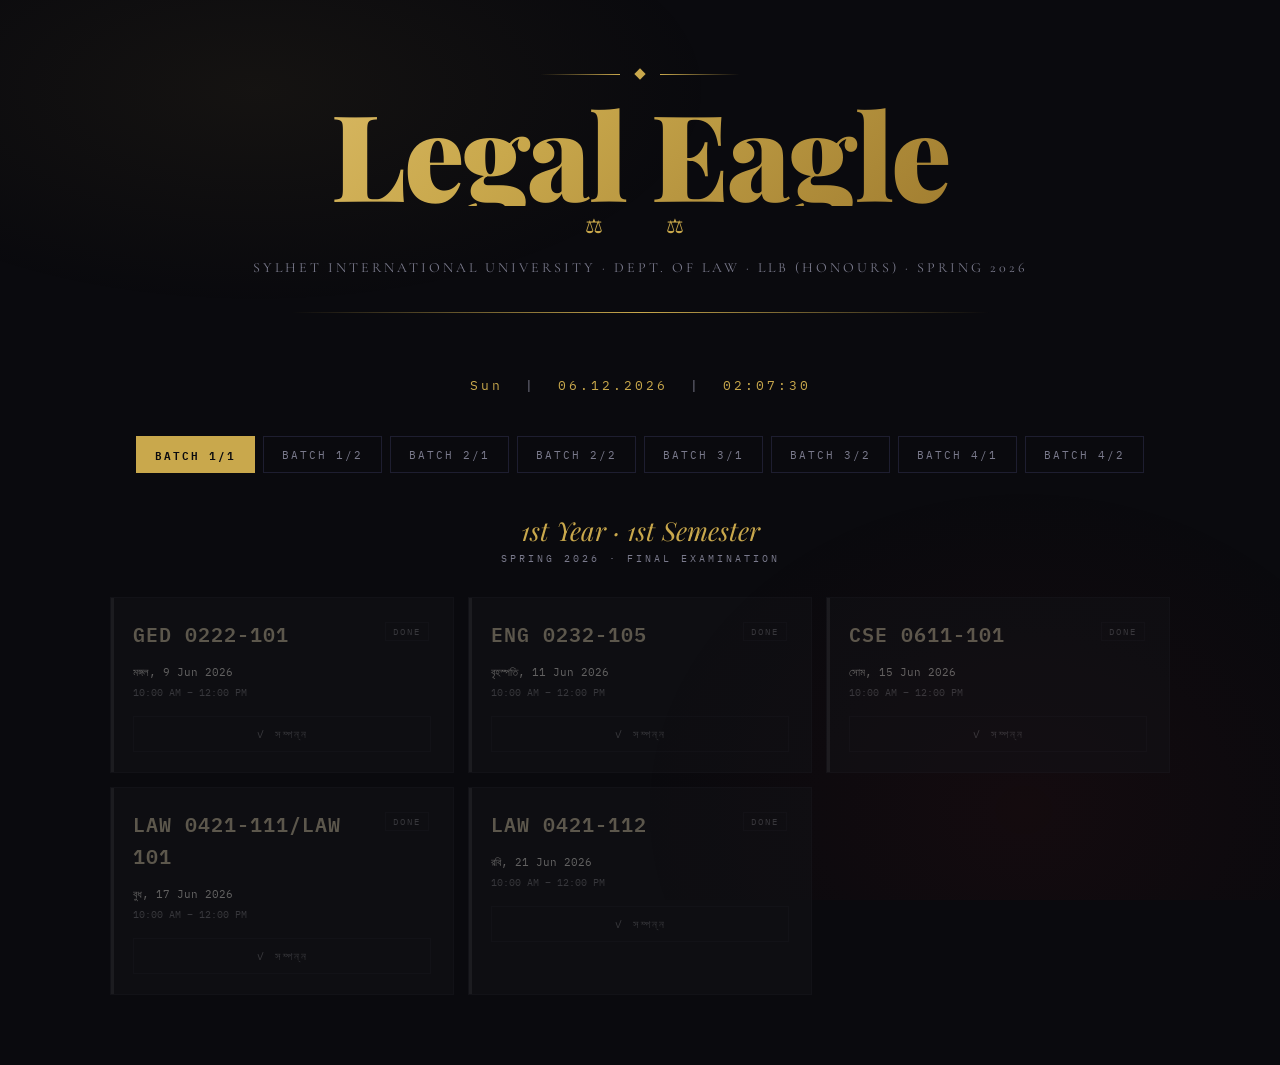
==== commit ac00e430: "Update index.html" ====
--- a/index.html
+++ b/index.html
@@ -3,1589 +3,658 @@
 <head>
 <meta charset="UTF-8">
 <meta name="viewport" content="width=device-width, initial-scale=1.0">
-<title>Legal Eagle — আইনের আলোয় বাংলাদেশ</title>
-<link rel="preconnect" href="https://fonts.googleapis.com">
-<link href="https://fonts.googleapis.com/css2?family=Cormorant+Garamond:ital,wght@0,400;0,600;0,700;1,400;1,700&family=Noto+Sans+Bengali:wght@300;400;500;600;700&family=Noto+Serif+Bengali:wght@400;600;700&family=DM+Mono:wght@400;500&family=Playfair+Display:ital,wght@0,700;0,900;1,700&family=IBM+Plex+Mono:wght@400;600&display=swap" rel="stylesheet">
+<title>Legal Eagle – Exam Countdown</title>
+<link href="https://fonts.googleapis.com/css2?family=Playfair+Display:ital,wght@0,700;0,900;1,700&family=Cormorant+Garamond:wght@300;400;600&family=IBM+Plex+Mono:wght@400;600&display=swap" rel="stylesheet">
 <style>
-/* ─── TOKENS ─── */
-:root {
-  --ink:        #0a0804;
-  --parch:      #faf6ed;
-  --parch2:     #f3ead6;
-  --gold:       #b8860b;
-  --gold2:      #d4a520;
-  --gold3:      #f0c040;
-  --crimson:    #6b0f1a;
-  --crimson2:   #8b1a2a;
-  --slate:      #1c2333;
-  --slate2:     #263045;
-  --text:       #1a1208;
-  --muted:      #6b5c40;
-  --border:     #d6c49a;
-  --border2:    rgba(184,134,11,0.15);
-  --shadow:     rgba(30,15,5,0.12);
-  --white:      #fffef9;
-
-  --f-display:  'Cormorant Garamond', Georgia, serif;
-  --f-body:     'Noto Sans Bengali', sans-serif;
-  --f-serif:    'Noto Serif Bengali', serif;
-  --f-mono:     'DM Mono', monospace;
-}
-
-/* ─── RESET ─── */
-*, *::before, *::after { margin:0; padding:0; box-sizing:border-box; }
-html { scroll-behavior: smooth; font-size: 16px; }
-body {
-  font-family: var(--f-body);
-  background: var(--parch);
-  color: var(--text);
-  overflow-x: hidden;
-  cursor: none;
-}
-a { text-decoration: none; color: inherit; }
-img { display: block; max-width: 100%; }
-
-/* ─── CUSTOM CURSOR ─── */
-.cursor {
-  position: fixed;
-  width: 10px; height: 10px;
-  background: var(--gold);
-  border-radius: 50%;
-  pointer-events: none;
-  z-index: 9999;
-  transform: translate(-50%, -50%);
-  transition: width .2s, height .2s, background .2s;
-  mix-blend-mode: multiply;
-}
-.cursor-ring {
-  position: fixed;
-  width: 36px; height: 36px;
-  border: 1.5px solid var(--gold);
-  border-radius: 50%;
-  pointer-events: none;
-  z-index: 9998;
-  transform: translate(-50%, -50%);
-  transition: all .15s ease-out;
-  opacity: 0.5;
-}
-body:has(a:hover) .cursor { width: 18px; height: 18px; }
-
-/* ─── NOISE OVERLAY ─── */
-body::after {
-  content: '';
-  position: fixed; inset: 0;
-  background-image: url("data:image/svg+xml,%3Csvg xmlns='http://www.w3.org/2000/svg' width='300' height='300'%3E%3Cfilter id='n'%3E%3CfeTurbulence type='fractalNoise' baseFrequency='0.9' numOctaves='4' stitchTiles='stitch'/%3E%3C/filter%3E%3Crect width='300' height='300' filter='url(%23n)' opacity='0.025'/%3E%3C/svg%3E");
-  pointer-events: none;
-  z-index: 9000;
-}
-
-/* ─── NAV ─── */
-.nav {
-  position: fixed; top:0; left:0; right:0;
-  z-index: 1000;
-  display: flex; align-items: center; justify-content: space-between;
-  padding: 0 6%;
-  height: 72px;
-  background: rgba(250,246,237,0.88);
-  backdrop-filter: blur(24px) saturate(180%);
-  border-bottom: 1px solid var(--border2);
-}
-.nav-logo {
-  display: flex; align-items: center; gap: 12px;
-  font-family: var(--f-display);
-  font-size: 22px; font-weight: 700;
-  color: var(--ink);
-  letter-spacing: 0.5px;
-}
-.nav-logo-icon {
-  width: 38px; height: 38px;
-  background: var(--crimson);
-  border-radius: 10px;
-  display: flex; align-items: center; justify-content: center;
-  font-size: 18px;
-  color: var(--gold3);
-  box-shadow: 0 4px 12px rgba(107,15,26,0.25);
-}
-.nav-links {
-  display: flex; align-items: center; gap: 36px;
-  list-style: none;
-}
-.nav-links a {
-  font-size: 13px; font-weight: 500;
-  color: var(--muted);
-  letter-spacing: 0.3px;
-  transition: color .2s;
-  position: relative;
-}
-.nav-links a::after {
-  content: '';
-  position: absolute; bottom: -3px; left: 0; right: 0;
-  height: 1px;
-  background: var(--gold);
-  transform: scaleX(0);
-  transition: transform .25s;
-  transform-origin: left;
-}
-.nav-links a:hover { color: var(--crimson); }
-.nav-links a:hover::after { transform: scaleX(1); }
-.nav-cta {
-  background: var(--crimson);
-  color: var(--gold3) !important;
-  padding: 9px 22px !important;
-  border-radius: 6px;
-  font-weight: 600 !important;
-  letter-spacing: 0.5px;
-  transition: background .2s, transform .2s !important;
-  box-shadow: 0 4px 14px rgba(107,15,26,0.2);
-}
-.nav-cta:hover { background: var(--crimson2) !important; transform: translateY(-1px); }
-.nav-cta::after { display: none !important; }
-
-/* ─── HERO ─── */
-.hero {
-  min-height: 100vh;
-  display: grid;
-  grid-template-columns: 1fr 1fr;
-  align-items: center;
-  padding: 100px 6% 60px;
-  position: relative;
-  overflow: hidden;
-  gap: 60px;
-}
-.hero-bg {
-  position: absolute; inset: 0;
-  background:
-    radial-gradient(ellipse 80% 60% at 65% 40%, rgba(212,165,32,0.06) 0%, transparent 70%),
-    radial-gradient(ellipse 50% 70% at 10% 80%, rgba(107,15,26,0.04) 0%, transparent 60%);
-  pointer-events: none;
-}
-.hero-lines {
-  position: absolute; inset: 0;
-  background-image:
-    linear-gradient(rgba(184,134,11,0.06) 1px, transparent 1px),
-    linear-gradient(90deg, rgba(184,134,11,0.06) 1px, transparent 1px);
-  background-size: 60px 60px;
-  pointer-events: none;
-  mask-image: radial-gradient(ellipse at 60% 40%, black 20%, transparent 80%);
-}
-.hero-left { position: relative; z-index: 1; }
-.hero-eyebrow {
-  display: inline-flex; align-items: center; gap: 10px;
-  font-family: var(--f-mono);
-  font-size: 11px; letter-spacing: 3px;
-  color: var(--gold);
-  text-transform: uppercase;
-  margin-bottom: 28px;
-  padding: 6px 14px;
-  background: rgba(184,134,11,0.08);
-  border: 1px solid var(--border2);
-  border-radius: 30px;
-}
-.hero-eyebrow::before { content: ''; width: 6px; height: 6px; border-radius: 50%; background: var(--gold); animation: blink 2s infinite; }
-@keyframes blink { 0%,100%{opacity:1} 50%{opacity:0.2} }
-
-.hero-title {
-  font-family: var(--f-display);
-  font-size: clamp(42px, 5.5vw, 76px);
-  font-weight: 700;
-  line-height: 1.08;
-  letter-spacing: -1px;
-  color: var(--ink);
-  margin-bottom: 24px;
-}
-.hero-title em {
-  font-style: italic;
-  color: var(--crimson);
-  display: block;
-}
-.hero-title .gold-word { color: var(--gold); }
-
-.hero-desc {
-  font-family: var(--f-serif);
-  font-size: 17px; line-height: 1.9;
-  color: var(--muted);
-  max-width: 460px;
-  margin-bottom: 44px;
-}
-
-.hero-actions { display: flex; gap: 14px; align-items: center; }
-.btn-primary {
-  display: inline-flex; align-items: center; gap: 10px;
-  background: var(--crimson);
-  color: var(--gold3);
-  padding: 15px 32px;
-  border-radius: 8px;
-  font-family: var(--f-body);
-  font-size: 14px; font-weight: 600;
-  letter-spacing: 0.3px;
-  box-shadow: 0 6px 24px rgba(107,15,26,0.25);
-  transition: transform .2s, box-shadow .2s, background .2s;
-}
-.btn-primary:hover { transform: translateY(-3px); box-shadow: 0 12px 36px rgba(107,15,26,0.3); background: var(--crimson2); }
-.btn-secondary {
-  display: inline-flex; align-items: center; gap: 8px;
-  color: var(--muted);
-  font-size: 14px; font-weight: 500;
-  padding: 15px 24px;
-  border: 1px solid var(--border);
-  border-radius: 8px;
-  transition: border-color .2s, color .2s;
-}
-.btn-secondary:hover { border-color: var(--gold); color: var(--gold); }
-
-.hero-stats {
-  display: flex; gap: 40px;
-  margin-top: 56px;
-  padding-top: 40px;
-  border-top: 1px solid var(--border2);
-}
-.stat-num {
-  font-family: var(--f-display);
-  font-size: 38px; font-weight: 700;
-  color: var(--crimson);
-  line-height: 1;
-  margin-bottom: 4px;
-}
-.stat-label {
-  font-size: 12px; color: var(--muted);
-  letter-spacing: 0.3px;
-}
-
-/* HERO RIGHT */
-.hero-right {
-  position: relative; z-index: 1;
-  display: flex; justify-content: center;
-}
-.doc-card {
-  width: 380px;
-  background: var(--white);
-  border: 1px solid var(--border);
-  border-radius: 16px;
-  box-shadow:
-    0 0 0 1px rgba(184,134,11,0.1),
-    0 4px 6px rgba(30,15,5,0.05),
-    0 20px 60px rgba(30,15,5,0.12),
-    0 60px 100px rgba(30,15,5,0.08);
-  overflow: hidden;
-  animation: float 5s ease-in-out infinite;
-  transform-origin: center;
-}
-@keyframes float {
-  0%,100%{transform:translateY(0) rotate(-1deg)}
-  50%{transform:translateY(-12px) rotate(0.5deg)}
-}
-.doc-card-header {
-  background: var(--crimson);
-  background-image: linear-gradient(135deg, #8b1a2a, #4a0a12);
-  padding: 20px 24px;
-  display: flex; align-items: center; gap: 12px;
-  border-bottom: 2px solid var(--gold2);
-}
-.doc-card-header-icon { font-size: 24px; color: var(--gold3); }
-.doc-card-header-text { color: rgba(255,248,220,0.9); font-size: 13px; font-weight: 600; line-height: 1.4; }
-.doc-card-header-sub { color: rgba(255,248,220,0.5); font-size: 11px; margin-top: 2px; }
-.doc-card-body { padding: 24px; }
-.doc-row {
-  display: flex; align-items: flex-start; gap: 12px;
-  padding: 10px 0;
-  border-bottom: 1px solid rgba(214,196,154,0.3);
-}
-.doc-row:last-child { border: none; }
-.doc-row-num {
-  font-family: var(--f-mono);
-  font-size: 10px; font-weight: 500;
-  color: var(--gold);
-  min-width: 28px;
-  padding-top: 2px;
-}
-.doc-row-text { font-family: var(--f-serif); font-size: 12.5px; color: var(--text); line-height: 1.7; }
-.doc-row-text strong { color: var(--crimson); }
-.doc-badge {
-  display: inline-block;
-  font-size: 9.5px; font-weight: 700;
-  letter-spacing: 1px; text-transform: uppercase;
-  padding: 3px 10px; border-radius: 20px;
-  background: rgba(107,15,26,0.08);
-  color: var(--crimson);
-  border: 1px solid rgba(107,15,26,0.15);
-  margin-top: 4px;
-}
-.doc-card-footer {
-  background: rgba(184,134,11,0.06);
-  border-top: 1px solid var(--border2);
-  padding: 12px 24px;
-  display: flex; justify-content: space-between; align-items: center;
-  font-family: var(--f-mono); font-size: 10px; color: var(--muted);
-}
-.doc-card-footer .pulse { color: var(--gold); animation: blink 2s infinite; }
-
-/* ─── MARQUEE ─── */
-.marquee-wrap {
-  background: var(--crimson);
-  background-image: linear-gradient(135deg, #6b0f1a, #8b1a2a);
-  padding: 14px 0;
-  overflow: hidden;
-  border-top: 1px solid rgba(212,165,32,0.3);
-  border-bottom: 1px solid rgba(212,165,32,0.3);
-}
-.marquee-track {
-  display: flex; gap: 0;
-  animation: marquee 30s linear infinite;
-  width: max-content;
-}
-@keyframes marquee { from{transform:translateX(0)} to{transform:translateX(-50%)} }
-.marquee-item {
-  display: flex; align-items: center; gap: 20px;
-  padding: 0 32px;
-  font-family: var(--f-mono);
-  font-size: 11.5px; font-weight: 500;
-  color: rgba(240,192,64,0.7);
-  letter-spacing: 2px; text-transform: uppercase;
-  white-space: nowrap;
-}
-.marquee-dot { width: 4px; height: 4px; border-radius: 50%; background: var(--gold2); opacity: 0.5; }
-
-/* ─── SECTION COMMON ─── */
-.section { padding: 100px 6%; }
-.section-label {
-  font-family: var(--f-mono);
-  font-size: 10.5px; letter-spacing: 4px;
-  color: var(--gold); text-transform: uppercase;
-  margin-bottom: 14px;
-  display: flex; align-items: center; gap: 12px;
-}
-.section-label::before {
-  content: ''; width: 32px; height: 1px; background: var(--gold); opacity: 0.6;
-}
-.section-title {
-  font-family: var(--f-display);
-  font-size: clamp(32px, 4vw, 54px);
-  font-weight: 700; line-height: 1.15;
-  letter-spacing: -0.5px;
-  color: var(--ink);
-  margin-bottom: 16px;
-}
-.section-title em { font-style: italic; color: var(--crimson); }
-.section-sub {
-  font-family: var(--f-serif);
-  font-size: 16px; line-height: 1.85;
-  color: var(--muted);
-  max-width: 540px;
-}
-
-/* ─── ABOUT ─── */
-.about { background: var(--white); }
-.about-grid {
-  display: grid;
-  grid-template-columns: 1fr 1fr;
-  gap: 80px;
-  align-items: center;
-}
-.about-visual { position: relative; }
-.about-img-wrap {
-  width: 100%;
-  aspect-ratio: 4/5;
-  background: linear-gradient(145deg, var(--parch2), var(--parch));
-  border: 1px solid var(--border);
-  border-radius: 16px;
-  display: flex; align-items: center; justify-content: center;
-  overflow: hidden;
-  position: relative;
-}
-.about-img-wrap::before {
-  content: '⚖';
-  font-size: 180px;
-  opacity: 0.06;
-  position: absolute;
-  color: var(--crimson);
-}
-.about-img-inner { text-align: center; position: relative; z-index: 1; }
-.about-initials {
-  font-family: var(--f-display);
-  font-size: 80px; font-weight: 700;
-  color: var(--crimson);
-  line-height: 1;
-  margin-bottom: 12px;
-}
-.about-name-card {
-  background: var(--white);
-  border: 1px solid var(--border);
-  border-radius: 10px;
-  padding: 12px 24px;
-  box-shadow: 0 4px 20px var(--shadow);
-}
-.about-name { font-family: var(--f-display); font-size: 20px; font-weight: 700; color: var(--ink); }
-.about-title { font-size: 12px; color: var(--muted); margin-top: 3px; }
-.about-badge-float {
-  position: absolute;
-  top: 24px; right: -20px;
-  background: var(--crimson);
-  color: var(--gold3);
-  padding: 10px 16px;
-  border-radius: 10px;
-  font-size: 12px; font-weight: 700;
-  box-shadow: 0 8px 24px rgba(107,15,26,0.3);
-  line-height: 1.5;
-}
-.about-text {
-  font-family: var(--f-serif);
-  font-size: 16px; line-height: 2;
-  color: var(--muted);
-  margin-bottom: 32px;
-}
-.about-features {
-  display: grid;
-  grid-template-columns: 1fr 1fr;
-  gap: 14px;
-  margin-top: 36px;
-}
-.about-feature {
-  background: var(--parch);
-  border: 1px solid var(--border2);
-  border-radius: 12px;
-  padding: 16px 18px;
-}
-.af-icon { font-size: 22px; margin-bottom: 8px; }
-.af-title { font-size: 13px; font-weight: 700; color: var(--ink); margin-bottom: 4px; }
-.af-desc { font-size: 12px; color: var(--muted); line-height: 1.6; }
-
-/* ─── PRACTICE AREAS ─── */
-.practice { background: var(--ink); color: var(--parch); position: relative; overflow: hidden; }
-.practice::before {
-  content: 'LAW';
-  position: absolute;
-  font-family: var(--f-display);
-  font-size: 320px; font-weight: 700;
-  color: rgba(255,255,255,0.02);
-  right: -40px; bottom: -60px;
-  line-height: 1; pointer-events: none;
-  letter-spacing: -10px;
-}
-.practice .section-label { color: var(--gold2); }
-.practice .section-label::before { background: var(--gold2); }
-.practice .section-title { color: var(--parch); }
-.practice .section-title em { color: var(--gold2); }
-.practice-header {
-  display: flex; align-items: flex-end; justify-content: space-between;
-  margin-bottom: 56px; gap: 40px;
-}
-.practice-grid {
-  display: grid;
-  grid-template-columns: repeat(3, 1fr);
-  gap: 20px;
-}
-.practice-card {
-  background: rgba(255,255,255,0.03);
-  border: 1px solid rgba(255,255,255,0.07);
-  border-radius: 16px;
-  padding: 32px 28px;
-  transition: background .25s, border-color .25s, transform .25s;
-  cursor: pointer;
-  position: relative;
-  overflow: hidden;
-}
-.practice-card::before {
-  content: '';
-  position: absolute; top:0; left:0; right:0; height:2px;
-  background: linear-gradient(to right, var(--gold), var(--gold2));
-  transform: scaleX(0); transform-origin: left;
-  transition: transform .3s;
-}
-.practice-card:hover { background: rgba(255,255,255,0.06); border-color: rgba(212,165,32,0.25); transform: translateY(-5px); }
-.practice-card:hover::before { transform: scaleX(1); }
-.pc-num { font-family: var(--f-mono); font-size: 11px; color: rgba(212,165,32,0.4); letter-spacing: 2px; margin-bottom: 20px; }
-.pc-icon { font-size: 32px; margin-bottom: 16px; }
-.pc-title { font-family: var(--f-display); font-size: 20px; font-weight: 700; color: var(--parch); margin-bottom: 10px; line-height: 1.3; }
-.pc-desc { font-size: 13px; color: rgba(250,246,237,0.5); line-height: 1.8; }
-.pc-link {
-  margin-top: 20px;
-  font-family: var(--f-mono);
-  font-size: 10.5px; letter-spacing: 1.5px;
-  color: var(--gold2);
-  text-transform: uppercase;
-  display: flex; align-items: center; gap: 6px;
-  opacity: 0;
-  transition: opacity .2s;
-}
-.practice-card:hover .pc-link { opacity: 1; }
-
-/* ─── CASES ─── */
-.cases-section { background: var(--parch); }
-.cases-tabs {
-  display: flex; gap: 0;
-  background: var(--white);
-  border: 1px solid var(--border);
-  border-radius: 12px;
-  padding: 4px; width: fit-content;
-  margin: 40px 0 36px;
-}
-.cases-tab {
-  padding: 10px 24px;
-  border: none; background: transparent;
-  font-family: var(--f-body); font-size: 13px; font-weight: 600;
-  color: var(--muted);
-  border-radius: 9px;
-  cursor: pointer;
-  transition: background .2s, color .2s;
-}
-.cases-tab.active { background: var(--crimson); color: var(--gold3); box-shadow: 0 2px 10px rgba(107,15,26,0.2); }
-.cases-grid {
-  display: grid;
-  grid-template-columns: repeat(auto-fill, minmax(340px, 1fr));
-  gap: 22px;
-}
-.case-card {
-  background: var(--white);
-  border: 1px solid var(--border);
-  border-radius: 16px;
-  padding: 28px;
-  display: flex; flex-direction: column; gap: 14px;
-  transition: transform .25s, box-shadow .25s, border-color .25s;
-  position: relative; overflow: hidden;
-}
-.case-card::after {
-  content: '';
-  position: absolute; bottom:0; left:0; right:0; height:3px;
-  background: linear-gradient(to right, var(--crimson), var(--gold));
-  transform: scaleX(0); transform-origin: left;
-  transition: transform .3s;
-}
-.case-card:hover { transform: translateY(-5px); box-shadow: 0 20px 60px rgba(30,15,5,0.12); border-color: rgba(184,134,11,0.3); }
-.case-card:hover::after { transform: scaleX(1); }
-.cc-top { display: flex; align-items: flex-start; justify-content: space-between; gap: 12px; }
-.badge { font-size: 9.5px; font-weight: 700; letter-spacing: 2px; text-transform: uppercase; padding: 5px 14px; border-radius: 100px; border: 1px solid; }
-.badge-cr { color: #c0392b; border-color: rgba(192,57,43,0.3); background: rgba(192,57,43,0.07); }
-.badge-lm { color: var(--gold); border-color: rgba(184,134,11,0.3); background: rgba(184,134,11,0.07); }
-.badge-lw { color: #27ae60; border-color: rgba(39,174,96,0.3); background: rgba(39,174,96,0.07); }
-.cc-arrow { font-size: 20px; color: var(--muted); transition: transform .2s, color .2s; }
-.case-card:hover .cc-arrow { color: var(--crimson); transform: translate(3px,-3px); }
-.cc-title { font-family: var(--f-display); font-size: 19px; font-weight: 700; line-height: 1.4; color: var(--ink); }
-.cc-desc { font-size: 13px; color: var(--muted); line-height: 1.85; flex:1; }
-.cc-meta { display: flex; align-items: center; justify-content: space-between; padding-top: 14px; border-top: 1px solid rgba(214,196,154,0.4); font-size: 11.5px; color: var(--muted); }
-.cc-court { display: flex; align-items: center; gap: 6px; }
-.cc-court::before { content: ''; width:4px; height:4px; border-radius:50%; background:var(--gold); opacity:.7; }
-.cc-read { color: var(--crimson); font-size: 11px; font-weight: 600; }
-
-/* ─── LAWS SECTION ─── */
-.laws-section { background: var(--slate); position: relative; overflow: hidden; }
-.laws-section::before {
-  content: '';
-  position: absolute; top:-200px; right:-200px;
-  width: 500px; height: 500px; border-radius: 50%;
-  background: radial-gradient(circle, rgba(212,165,32,0.06) 0%, transparent 70%);
-  pointer-events: none;
-}
-.laws-section .section-title { color: #e8e2d6; }
-.laws-section .section-title em { color: var(--gold2); }
-.laws-section .section-sub { color: rgba(232,226,214,0.55); }
-.laws-header { display: flex; align-items: flex-end; justify-content: space-between; margin-bottom: 48px; gap: 40px; }
-.law-cards { display: grid; grid-template-columns: repeat(auto-fill, minmax(300px, 1fr)); gap: 18px; }
-.law-card {
-  background: rgba(255,255,255,0.04);
-  border: 1px solid rgba(255,255,255,0.07);
-  border-radius: 14px; padding: 26px;
-  display: flex; flex-direction: column; gap: 12px;
-  transition: background .2s, border-color .2s, transform .2s;
-  text-decoration: none; color: inherit;
-}
-.law-card:hover { background: rgba(255,255,255,0.07); border-color: rgba(212,165,32,0.25); transform: translateY(-4px); }
-.lc-badge { font-size: 9.5px; font-weight: 700; letter-spacing: 2px; text-transform: uppercase; padding: 4px 12px; border-radius: 100px; border: 1px solid; color: #a8d5b5; border-color: rgba(168,213,181,0.3); background: rgba(168,213,181,0.07); width: fit-content; }
-.lc-title { font-family: var(--f-display); font-size: 18px; font-weight: 700; line-height: 1.4; color: #e8e2d6; }
-.lc-desc { font-size: 12.5px; color: rgba(232,226,214,0.5); line-height: 1.8; flex:1; }
-.lc-pills { display: flex; flex-wrap: wrap; gap: 6px; padding-top: 12px; border-top: 1px solid rgba(255,255,255,0.06); }
-.lc-pill { font-size: 10.5px; color: rgba(232,226,214,0.4); background: rgba(255,255,255,0.04); border: 1px solid rgba(255,255,255,0.07); border-radius: 20px; padding: 3px 10px; }
-
-/* ─── PROCESS ─── */
-.process { background: var(--white); }
-.process-grid {
-  display: grid;
-  grid-template-columns: repeat(4, 1fr);
-  gap: 0;
-  margin-top: 60px;
-  position: relative;
-}
-.process-grid::before {
-  content: '';
-  position: absolute;
-  top: 40px; left: 10%; right: 10%;
-  height: 1px;
-  background: linear-gradient(to right, transparent, var(--border), var(--border), transparent);
-}
-.process-step { padding: 0 24px; text-align: center; position: relative; }
-.ps-num {
-  width: 80px; height: 80px;
-  border-radius: 50%;
-  background: var(--parch);
-  border: 2px solid var(--border);
-  display: flex; align-items: center; justify-content: center;
-  margin: 0 auto 24px;
-  font-family: var(--f-display);
-  font-size: 26px; font-weight: 700;
-  color: var(--crimson);
-  position: relative; z-index: 1;
-  box-shadow: 0 4px 16px var(--shadow);
-  transition: background .2s, border-color .2s, box-shadow .2s;
-}
-.process-step:hover .ps-num { background: var(--crimson); color: var(--gold3); border-color: var(--crimson); box-shadow: 0 8px 28px rgba(107,15,26,0.25); }
-.ps-title { font-family: var(--f-display); font-size: 17px; font-weight: 700; color: var(--ink); margin-bottom: 8px; }
-.ps-desc { font-size: 12.5px; color: var(--muted); line-height: 1.75; }
-
-/* ─── TESTIMONIALS ─── */
-.testimonials { background: var(--parch); }
-.test-grid { display: grid; grid-template-columns: repeat(3, 1fr); gap: 22px; margin-top: 56px; }
-.test-card {
-  background: var(--white);
-  border: 1px solid var(--border);
-  border-radius: 16px; padding: 28px;
-  position: relative; overflow: hidden;
-  transition: transform .2s, box-shadow .2s;
-}
-.test-card:hover { transform: translateY(-4px); box-shadow: 0 16px 48px var(--shadow); }
-.test-quote-mark { font-family: var(--f-display); font-size: 80px; font-weight: 700; color: var(--crimson); opacity: 0.08; position: absolute; top: 12px; left: 20px; line-height: 1; pointer-events: none; }
-.test-text { font-family: var(--f-serif); font-size: 14px; line-height: 1.9; color: var(--muted); position: relative; z-index: 1; margin-bottom: 20px; }
-.test-footer { display: flex; align-items: center; gap: 12px; padding-top: 16px; border-top: 1px solid var(--border2); }
-.test-avatar { width: 40px; height: 40px; border-radius: 50%; background: var(--crimson); display: flex; align-items: center; justify-content: center; font-family: var(--f-display); font-size: 16px; font-weight: 700; color: var(--gold3); flex-shrink: 0; }
-.test-name { font-size: 13px; font-weight: 700; color: var(--ink); }
-.test-role { font-size: 11px; color: var(--muted); }
-.test-stars { color: var(--gold2); font-size: 12px; margin-top: 2px; }
-
-/* ─── CONTACT ─── */
-.contact { background: var(--crimson); background-image: linear-gradient(150deg, #5a0e17 0%, #7a1520 50%, #6b0f1a 100%); position: relative; overflow: hidden; }
-.contact::before { content: '⚖'; position: absolute; font-size: 500px; opacity: 0.04; right: -100px; bottom: -120px; line-height: 1; pointer-events: none; color: var(--gold3); }
-.contact .section-label { color: rgba(240,192,64,0.7); }
-.contact .section-label::before { background: rgba(240,192,64,0.7); }
-.contact-grid { display: grid; grid-template-columns: 1fr 1fr; gap: 80px; align-items: center; }
-.contact-left .section-title { color: #fff8ee; }
-.contact-left .section-title em { color: var(--gold2); }
-.contact-left .section-sub { color: rgba(255,248,238,0.6); }
-.contact-items { margin-top: 40px; display: flex; flex-direction: column; gap: 18px; }
-.contact-item { display: flex; align-items: flex-start; gap: 16px; padding: 16px 20px; background: rgba(255,255,255,0.06); border: 1px solid rgba(255,255,255,0.1); border-radius: 12px; transition: background .2s; }
-.contact-item:hover { background: rgba(255,255,255,0.1); }
-.ci-icon { font-size: 22px; flex-shrink: 0; margin-top: 2px; }
-.ci-label { font-size: 10.5px; letter-spacing: 1.5px; color: var(--gold2); font-weight: 700; margin-bottom: 4px; }
-.ci-value { font-size: 14px; color: rgba(255,248,238,0.85); line-height: 1.5; }
-.contact-form { background: rgba(255,255,255,0.07); border: 1px solid rgba(255,255,255,0.12); border-radius: 20px; padding: 36px; backdrop-filter: blur(10px); }
-.form-title { font-family: var(--f-display); font-size: 22px; font-weight: 700; color: #fff8ee; margin-bottom: 24px; }
-.form-group { margin-bottom: 18px; }
-.form-label { display: block; font-size: 11px; font-weight: 700; letter-spacing: 1.5px; color: rgba(240,192,64,0.8); text-transform: uppercase; margin-bottom: 8px; }
-.form-input, .form-textarea { width: 100%; padding: 13px 18px; background: rgba(255,255,255,0.08); border: 1px solid rgba(255,255,255,0.15); border-radius: 10px; color: #fff8ee; font-family: var(--f-body); font-size: 14px; outline: none; transition: border-color .2s, background .2s; }
-.form-input::placeholder, .form-textarea::placeholder { color: rgba(255,248,238,0.3); }
-.form-input:focus, .form-textarea:focus { border-color: var(--gold2); background: rgba(255,255,255,0.12); }
-.form-textarea { resize: vertical; min-height: 110px; }
-.form-btn { width: 100%; padding: 15px; background: var(--gold2); color: var(--ink); border: none; border-radius: 10px; font-family: var(--f-body); font-size: 14px; font-weight: 700; cursor: pointer; transition: background .2s, transform .2s; letter-spacing: 0.5px; }
-.form-btn:hover { background: var(--gold3); transform: translateY(-2px); }
-
-/* ─── FOOTER ─── */
-.footer { background: var(--ink); padding: 60px 6% 36px; border-top: 1px solid rgba(255,255,255,0.06); }
-.footer-top { display: grid; grid-template-columns: 2fr 1fr 1fr 1fr; gap: 48px; padding-bottom: 48px; border-bottom: 1px solid rgba(255,255,255,0.07); }
-.ft-logo { font-family: var(--f-display); font-size: 24px; font-weight: 700; color: var(--gold2); margin-bottom: 14px; display: flex; align-items: center; gap: 10px; }
-.ft-logo-icon { width: 34px; height: 34px; background: var(--crimson); border-radius: 8px; display: flex; align-items: center; justify-content: center; font-size: 16px; color: var(--gold3); }
-.ft-desc { font-size: 13px; color: rgba(250,246,237,0.4); line-height: 1.9; }
-.ft-col-title { font-family: var(--f-mono); font-size: 10px; letter-spacing: 3px; text-transform: uppercase; color: var(--gold); margin-bottom: 18px; }
-.ft-links { display: flex; flex-direction: column; gap: 10px; }
-.ft-links a { font-size: 13px; color: rgba(250,246,237,0.45); transition: color .2s; }
-.ft-links a:hover { color: var(--gold2); }
-.footer-bottom { display: flex; align-items: center; justify-content: space-between; padding-top: 28px; font-size: 12px; color: rgba(250,246,237,0.25); }
-.footer-bottom a { color: rgba(250,246,237,0.35); transition: color .2s; }
-.footer-bottom a:hover { color: var(--gold2); }
-
-/* ─── SEARCH BAR ─── */
-.search-section { background: var(--parch2); padding: 32px 6%; border-bottom: 1px solid var(--border); }
-.search-inner { max-width: 600px; margin: 0 auto; position: relative; }
-.search-inner input { width: 100%; padding: 16px 56px 16px 24px; background: var(--white); border: 1px solid var(--border); border-radius: 100px; font-family: var(--f-body); font-size: 15px; color: var(--text); outline: none; box-shadow: 0 4px 20px var(--shadow); transition: border-color .3s, box-shadow .3s; }
-.search-inner input::placeholder { color: var(--muted); }
-.search-inner input:focus { border-color: var(--gold); box-shadow: 0 0 0 3px rgba(184,134,11,0.1); }
-.search-inner .s-icon { position: absolute; right: 20px; top: 50%; transform: translateY(-50%); font-size: 18px; color: var(--muted); }
-
-/* ─── ANIMATIONS ─── */
-.fade-up { opacity: 0; transform: translateY(32px); transition: opacity .7s ease, transform .7s ease; }
-.fade-up.visible { opacity: 1; transform: none; }
-.fade-up:nth-child(2) { transition-delay: .1s; }
-.fade-up:nth-child(3) { transition-delay: .2s; }
-.fade-up:nth-child(4) { transition-delay: .3s; }
-.fade-up:nth-child(5) { transition-delay: .4s; }
-.fade-up:nth-child(6) { transition-delay: .5s; }
-
-/* ══════════════════════════════════════════════
-   ─── COUNTDOWN SECTION ───
-══════════════════════════════════════════════ */
-.countdown-section {
-  background: #0a0a0e;
-  position: relative;
-  overflow: hidden;
-  padding: 0;
-}
-.countdown-section::before {
-  content: '';
-  position: absolute; inset: 0;
-  background:
-    radial-gradient(ellipse 60% 40% at 20% 10%, rgba(201,168,76,0.06) 0%, transparent 60%),
-    radial-gradient(ellipse 50% 60% at 80% 90%, rgba(139,26,26,0.08) 0%, transparent 60%);
-  pointer-events: none;
-  z-index: 0;
-}
-
-/* countdown inner wrapper */
-#countdown-inner {
-  position: relative;
-  z-index: 1;
-}
-
-/* ── Reuse countdown page styles scoped inside this section ── */
-.countdown-section .cd-gold       { --gold: #c9a84c; }
-
-/* header */
-.countdown-section header {
-  text-align: center;
-  padding: 70px 20px 50px;
-}
-.countdown-section .hero-ornament {
-  display: flex; align-items: center; justify-content: center;
-  gap: 16px; margin-bottom: 20px;
-  opacity: 0; animation: fadeUp 0.8s ease forwards 0.1s;
-}
-.countdown-section .ornament-line { height: 1px; width: 80px; background: linear-gradient(90deg, transparent, #c9a84c); }
-.countdown-section .ornament-line.right { background: linear-gradient(90deg, #c9a84c, transparent); }
-.countdown-section .ornament-diamond { width: 8px; height: 8px; background: #c9a84c; transform: rotate(45deg); }
-.countdown-section .hero-title-cd {
-  font-family: 'Playfair Display', serif;
-  font-size: clamp(56px, 12vw, 120px);
-  font-weight: 900;
-  letter-spacing: -2px;
-  line-height: 0.9;
-  background: linear-gradient(135deg, #e8c97a 0%, #c9a84c 40%, #8a6520 100%);
-  -webkit-background-clip: text;
-  -webkit-text-fill-color: transparent;
-  background-clip: text;
-  opacity: 0; animation: fadeUp 0.9s ease forwards 0.2s;
-}
-.countdown-section .hero-eagle {
-  font-size: clamp(14px, 3vw, 20px);
-  letter-spacing: 12px; color: #c9a84c;
-  opacity: 0; animation: fadeUp 0.9s ease forwards 0.4s;
-  margin-top: 8px;
-  font-family: 'IBM Plex Mono', monospace;
-}
-.countdown-section .hero-sub {
-  font-size: clamp(11px, 1.8vw, 14px);
-  color: #7a7a8c; letter-spacing: 3px;
-  text-transform: uppercase; margin-top: 20px;
-  opacity: 0; animation: fadeUp 0.9s ease forwards 0.6s;
-  font-family: 'IBM Plex Mono', monospace;
-}
-.countdown-section .divider {
-  width: 100%; max-width: 700px;
-  margin: 36px auto 0; height: 1px;
-  background: linear-gradient(90deg, transparent, #c9a84c, transparent);
-  opacity: 0; animation: fadeUp 0.9s ease forwards 0.7s;
-}
-.countdown-section .live-clock {
-  text-align: center; padding: 14px;
-  font-family: 'IBM Plex Mono', monospace;
-  font-size: 13px; letter-spacing: 3px; color: #7a7a8c;
-  opacity: 0; animation: fadeUp 0.9s ease forwards 0.9s;
-}
-.countdown-section .live-clock span { color: #c9a84c; }
-
-/* batch nav */
-.countdown-section .batch-nav {
-  display: flex; justify-content: center; flex-wrap: wrap;
-  gap: 8px; padding: 28px 20px 10px;
-  opacity: 0; animation: fadeUp 0.9s ease forwards 0.8s;
-}
-.countdown-section .batch-btn {
-  background: transparent;
-  border: 1px solid #1e1e30; color: #7a7a8c;
-  font-family: 'IBM Plex Mono', monospace;
-  font-size: 11px; letter-spacing: 2px;
-  padding: 8px 18px; cursor: pointer;
-  transition: all 0.3s ease;
-  text-transform: uppercase;
-  position: relative; overflow: hidden;
-}
-.countdown-section .batch-btn::before {
-  content: ''; position: absolute; inset: 0;
-  background: #c9a84c; transform: scaleX(0);
-  transform-origin: left; transition: transform 0.3s ease; z-index: -1;
-}
-.countdown-section .batch-btn:hover { color: #0a0a0e; border-color: #c9a84c; }
-.countdown-section .batch-btn:hover::before { transform: scaleX(1); }
-.countdown-section .batch-btn.active { background: #c9a84c; color: #0a0a0e; border-color: #c9a84c; font-weight: 600; }
-
-/* batch sections */
-.countdown-section .batch-section { display: none; padding: 30px 20px 70px; max-width: 1100px; margin: 0 auto; }
-.countdown-section .batch-section.active { display: block; }
-.countdown-section .batch-title { font-family: 'Playfair Display', serif; font-size: 26px; color: #c9a84c; text-align: center; margin-bottom: 4px; font-style: italic; }
-.countdown-section .batch-year { text-align: center; font-family: 'IBM Plex Mono', monospace; font-size: 10px; letter-spacing: 3px; color: #7a7a8c; text-transform: uppercase; margin-bottom: 32px; }
-
-/* exam grid & cards */
-.countdown-section .exam-grid { display: grid; grid-template-columns: repeat(auto-fill, minmax(280px, 1fr)); gap: 14px; }
-.countdown-section .exam-card {
-  background: #14141f; border: 1px solid #1e1e30;
-  padding: 20px 22px; position: relative; overflow: hidden;
-  transition: border-color 0.3s, transform 0.3s;
-}
-.countdown-section .exam-card::before {
-  content: ''; position: absolute; top: 0; left: 0;
-  width: 3px; height: 100%; background: #c9a84c;
-  opacity: 0.35; transition: opacity 0.3s;
-}
-.countdown-section .exam-card:hover { border-color: #c9a84c; transform: translateY(-2px); }
-.countdown-section .exam-card:hover::before { opacity: 1; }
-.countdown-section .exam-card.past { opacity: 0.4; filter: grayscale(0.6); }
-.countdown-section .exam-card.past::before { background: #7a7a8c; }
-.countdown-section .exam-card.today { border-color: #c9a84c; box-shadow: 0 0 28px rgba(201,168,76,0.14), inset 0 0 20px rgba(201,168,76,0.03); }
-.countdown-section .exam-card.today::before { opacity: 1; width: 4px; }
-
-/* badges */
-.countdown-section .card-badge { position: absolute; top: 12px; right: 12px; font-family: 'IBM Plex Mono', monospace; font-size: 9px; letter-spacing: 2px; text-transform: uppercase; padding: 3px 7px; }
-.countdown-section .badge-today  { background: #c9a84c; color: #0a0a0e; font-weight: 700; }
-.countdown-section .badge-past   { color: #7a7a8c; border: 1px solid #1e1e30; }
-.countdown-section .badge-upcoming { color: #c9a84c; border: 1px solid rgba(201,168,76,0.4); }
-.countdown-section .badge-live   { background: #c0392b; color: #fff; font-weight: 700; }
-
-/* course code & meta */
-.countdown-section .course-code { font-family: 'IBM Plex Mono', monospace; font-size: 20px; font-weight: 600; color: #e8c97a; margin-bottom: 12px; padding-right: 70px; letter-spacing: 1px; }
-.countdown-section .exam-meta { font-family: 'IBM Plex Mono', monospace; font-size: 10px; color: #7a7a8c; margin-bottom: 14px; line-height: 1.9; }
-.countdown-section .exam-meta .date { color: #e8e4d8; font-size: 11px; }
-
-/* countdown blocks */
-.countdown-section .countdown { display: flex; gap: 10px; align-items: center; }
-.countdown-section .count-block { text-align: center; }
-.countdown-section .count-num { display: block; font-family: 'IBM Plex Mono', monospace; font-size: 24px; font-weight: 600; color: #c9a84c; line-height: 1; }
-.countdown-section .count-label { display: block; font-family: 'IBM Plex Mono', monospace; font-size: 8px; color: #7a7a8c; letter-spacing: 1px; margin-top: 3px; text-transform: uppercase; }
-.countdown-section .count-sep { font-family: 'IBM Plex Mono', monospace; font-size: 20px; color: rgba(201,168,76,0.3); align-self: flex-start; padding-top: 2px; }
-.countdown-section .countdown-live { font-family: 'IBM Plex Mono', monospace; font-size: 13px; color: #c0392b; letter-spacing: 2px; animation: pulseLive 1.2s infinite; }
-@keyframes pulseLive { 0%,100%{opacity:1} 50%{opacity:0.4} }
-.countdown-section .countdown-done { font-family: 'IBM Plex Mono', monospace; font-size: 11px; color: #7a7a8c; letter-spacing: 1.5px; }
-
-/* popup */
-.countdown-section .popup-overlay {
-  display: none; position: fixed; inset: 0;
-  background: rgba(5,5,10,0.85); z-index: 5000;
-  align-items: center; justify-content: center;
-  backdrop-filter: blur(8px);
-}
-.countdown-section .popup-overlay.show { display: flex; }
-.countdown-section .popup-box {
-  background: #14141f; border: 1px solid #c9a84c;
-  max-width: 500px; width: 90%; padding: 36px;
-  position: relative;
-  box-shadow: 0 0 60px rgba(201,168,76,0.1);
-  animation: popIn 0.4s cubic-bezier(0.34,1.56,0.64,1) forwards;
-}
-@keyframes popIn { from{transform:scale(0.85);opacity:0} to{transform:scale(1);opacity:1} }
-.countdown-section .popup-close {
-  position: absolute; top: 14px; right: 18px;
-  background: none; border: none; color: #7a7a8c;
-  font-size: 22px; cursor: pointer; line-height: 1;
-  transition: color 0.2s;
-}
-.countdown-section .popup-close:hover { color: #c9a84c; }
-.countdown-section .popup-eyebrow { font-family: 'IBM Plex Mono', monospace; font-size: 9px; letter-spacing: 3px; color: #c9a84c; text-transform: uppercase; margin-bottom: 10px; }
-.countdown-section .popup-title { font-family: 'Playfair Display', serif; font-size: 22px; color: #e8e4d8; margin-bottom: 20px; line-height: 1.3; }
-.countdown-section .pop-exam-item { background: #10101a; border: 1px solid #1e1e30; padding: 14px 16px; margin-bottom: 10px; position: relative; }
-.countdown-section .pop-exam-code { font-family: 'IBM Plex Mono', monospace; font-size: 15px; font-weight: 600; color: #e8c97a; margin-bottom: 4px; }
-.countdown-section .pop-exam-meta { font-family: 'IBM Plex Mono', monospace; font-size: 10px; color: #7a7a8c; }
-.countdown-section .pop-batch-tag { position: absolute; top: 10px; right: 12px; font-family: 'IBM Plex Mono', monospace; font-size: 8px; color: #c9a84c; border: 1px solid rgba(201,168,76,0.3); padding: 2px 8px; text-transform: uppercase; letter-spacing: 1px; }
-.countdown-section .popup-dismiss { margin-top: 20px; width: 100%; padding: 12px; background: #c9a84c; color: #0a0a0e; border: none; font-family: 'IBM Plex Mono', monospace; font-size: 11px; letter-spacing: 2px; text-transform: uppercase; cursor: pointer; font-weight: 600; transition: background 0.2s; }
-.countdown-section .popup-dismiss:hover { background: #e8c97a; }
-
-@keyframes fadeUp { from{opacity:0;transform:translateY(24px)} to{opacity:1;transform:translateY(0)} }
-
-/* ─── RESPONSIVE ─── */
-@media (max-width: 900px) {
-  .hero { grid-template-columns: 1fr; padding: 100px 6% 60px; }
-  .hero-right { display: none; }
-  .about-grid, .contact-grid { grid-template-columns: 1fr; gap: 48px; }
-  .practice-grid { grid-template-columns: 1fr 1fr; }
-  .test-grid { grid-template-columns: 1fr; }
-  .footer-top { grid-template-columns: 1fr 1fr; }
-  .process-grid { grid-template-columns: 1fr 1fr; }
-  .process-grid::before { display: none; }
-  .about-badge-float { display: none; }
-}
-@media (max-width: 600px) {
-  .nav-links { display: none; }
-  .practice-grid { grid-template-columns: 1fr; }
-  .hero-stats { flex-direction: column; gap: 20px; }
-  .footer-top { grid-template-columns: 1fr; }
-  .about-features { grid-template-columns: 1fr; }
-  .cases-grid { grid-template-columns: 1fr; }
-  .law-cards { grid-template-columns: 1fr; }
-  .process-grid { grid-template-columns: 1fr; }
-}
+  :root {
+    --gold: #c9a84c;
+    --gold-light: #e8c97a;
+    --dark: #0a0a0e;
+    --deep: #10101a;
+    --card: #14141f;
+    --card-border: #1e1e30;
+    --text: #e8e4d8;
+    --muted: #7a7a8c;
+  }
+
+  * { margin: 0; padding: 0; box-sizing: border-box; }
+
+  body {
+    background: var(--dark);
+    color: var(--text);
+    font-family: 'Cormorant Garamond', serif;
+    min-height: 100vh;
+    overflow-x: hidden;
+  }
+
+  body::before {
+    content: '';
+    position: fixed;
+    inset: 0;
+    background:
+      radial-gradient(ellipse 60% 40% at 20% 10%, rgba(201,168,76,0.06) 0%, transparent 60%),
+      radial-gradient(ellipse 50% 60% at 80% 90%, rgba(139,26,26,0.08) 0%, transparent 60%);
+    pointer-events: none;
+    z-index: 0;
+  }
+
+  .wrapper { position: relative; z-index: 1; }
+
+  header {
+    text-align: center;
+    padding: 70px 20px 50px;
+  }
+
+  .hero-ornament {
+    display: flex;
+    align-items: center;
+    justify-content: center;
+    gap: 16px;
+    margin-bottom: 20px;
+    opacity: 0;
+    animation: fadeUp 0.8s ease forwards 0.1s;
+  }
+  .ornament-line { height: 1px; width: 80px; background: linear-gradient(90deg, transparent, var(--gold)); }
+  .ornament-line.right { background: linear-gradient(90deg, var(--gold), transparent); }
+  .ornament-diamond { width: 8px; height: 8px; background: var(--gold); transform: rotate(45deg); }
+
+  .hero-title {
+    font-family: 'Playfair Display', serif;
+    font-size: clamp(56px, 12vw, 120px);
+    font-weight: 900;
+    letter-spacing: -2px;
+    line-height: 0.9;
+    background: linear-gradient(135deg, var(--gold-light) 0%, var(--gold) 40%, #8a6520 100%);
+    -webkit-background-clip: text;
+    -webkit-text-fill-color: transparent;
+    background-clip: text;
+    opacity: 0;
+    animation: fadeUp 0.9s ease forwards 0.2s;
+  }
+
+  .hero-eagle {
+    font-size: clamp(14px, 3vw, 20px);
+    letter-spacing: 12px;
+    color: var(--gold);
+    opacity: 0;
+    animation: fadeUp 0.9s ease forwards 0.4s;
+    margin-top: 8px;
+  }
+
+  .hero-sub {
+    font-size: clamp(11px, 1.8vw, 14px);
+    color: var(--muted);
+    letter-spacing: 3px;
+    text-transform: uppercase;
+    margin-top: 20px;
+    opacity: 0;
+    animation: fadeUp 0.9s ease forwards 0.6s;
+  }
+
+  .divider {
+    width: 100%;
+    max-width: 700px;
+    margin: 36px auto 0;
+    height: 1px;
+    background: linear-gradient(90deg, transparent, var(--gold), transparent);
+    opacity: 0;
+    animation: fadeUp 0.9s ease forwards 0.7s;
+  }
+
+  .live-clock {
+    text-align: center;
+    padding: 14px;
+    font-family: 'IBM Plex Mono', monospace;
+    font-size: 13px;
+    letter-spacing: 3px;
+    color: var(--muted);
+    opacity: 0;
+    animation: fadeUp 0.9s ease forwards 0.9s;
+  }
+  .live-clock span { color: var(--gold); }
+
+  .batch-nav {
+    display: flex;
+    justify-content: center;
+    flex-wrap: wrap;
+    gap: 8px;
+    padding: 28px 20px 10px;
+    opacity: 0;
+    animation: fadeUp 0.9s ease forwards 0.8s;
+  }
+
+  .batch-btn {
+    background: transparent;
+    border: 1px solid var(--card-border);
+    color: var(--muted);
+    font-family: 'IBM Plex Mono', monospace;
+    font-size: 11px;
+    letter-spacing: 2px;
+    padding: 8px 18px;
+    cursor: pointer;
+    transition: all 0.3s ease;
+    text-transform: uppercase;
+    position: relative;
+    overflow: hidden;
+  }
+  .batch-btn::before {
+    content: '';
+    position: absolute;
+    inset: 0;
+    background: var(--gold);
+    transform: scaleX(0);
+    transform-origin: left;
+    transition: transform 0.3s ease;
+    z-index: -1;
+  }
+  .batch-btn:hover { color: var(--dark); border-color: var(--gold); }
+  .batch-btn:hover::before { transform: scaleX(1); }
+  .batch-btn.active { background: var(--gold); color: var(--dark); border-color: var(--gold); font-weight: 600; }
+
+  .batch-section { display: none; padding: 30px 20px 70px; max-width: 1100px; margin: 0 auto; }
+  .batch-section.active { display: block; }
+
+  .batch-title {
+    font-family: 'Playfair Display', serif;
+    font-size: 26px;
+    color: var(--gold);
+    text-align: center;
+    margin-bottom: 4px;
+    font-style: italic;
+  }
+  .batch-year {
+    text-align: center;
+    font-family: 'IBM Plex Mono', monospace;
+    font-size: 10px;
+    letter-spacing: 3px;
+    color: var(--muted);
+    text-transform: uppercase;
+    margin-bottom: 32px;
+  }
+
+  .exam-grid {
+    display: grid;
+    grid-template-columns: repeat(auto-fill, minmax(280px, 1fr));
+    gap: 14px;
+  }
+
+  .exam-card {
+    background: var(--card);
+    border: 1px solid var(--card-border);
+    padding: 20px 22px;
+    position: relative;
+    overflow: hidden;
+    transition: border-color 0.3s, transform 0.3s;
+  }
+  .exam-card::before {
+    content: '';
+    position: absolute;
+    top: 0; left: 0;
+    width: 3px; height: 100%;
+    background: var(--gold);
+    opacity: 0.35;
+    transition: opacity 0.3s;
+  }
+  .exam-card:hover { border-color: var(--gold); transform: translateY(-2px); }
+  .exam-card:hover::before { opacity: 1; }
+  .exam-card.past { opacity: 0.4; filter: grayscale(0.6); }
+  .exam-card.past::before { background: var(--muted); }
+  .exam-card.today {
+    border-color: var(--gold);
+    box-shadow: 0 0 28px rgba(201,168,76,0.14), inset 0 0 20px rgba(201,168,76,0.03);
+  }
+  .exam-card.today::before { opacity: 1; width: 4px; }
+
+  .card-badge {
+    position: absolute;
+    top: 12px; right: 12px;
+    font-family: 'IBM Plex Mono', monospace;
+    font-size: 9px;
+    letter-spacing: 2px;
+    text-transform: uppercase;
+    padding: 3px 7px;
+  }
+  .badge-today    { background: var(--gold); color: var(--dark); font-weight: 700; }
+  .badge-past     { color: var(--muted); border: 1px solid var(--card-border); }
+  .badge-upcoming { color: var(--gold); border: 1px solid rgba(201,168,76,0.4); }
+  .badge-live     { background: #c0392b; color: #fff; font-weight: 700; }
+
+  .course-code {
+    font-family: 'IBM Plex Mono', monospace;
+    font-size: 20px;
+    font-weight: 600;
+    color: var(--gold-light);
+    margin-bottom: 12px;
+    padding-right: 70px;
+    letter-spacing: 1px;
+  }
+
+  .exam-meta {
+    font-family: 'IBM Plex Mono', monospace;
+    font-size: 10px;
+    color: var(--muted);
+    margin-bottom: 14px;
+    line-height: 1.9;
+  }
+  .exam-meta .date { color: var(--text); font-size: 11px; }
+
+  .countdown {
+    display: grid;
+    grid-template-columns: repeat(4, 1fr);
+    gap: 5px;
+  }
+  .count-block {
+    background: var(--deep);
+    border: 1px solid var(--card-border);
+    padding: 8px 4px;
+    text-align: center;
+  }
+  .count-num {
+    font-family: 'IBM Plex Mono', monospace;
+    font-size: 20px;
+    font-weight: 600;
+    color: var(--gold);
+    line-height: 1;
+    display: block;
+  }
+  .count-label {
+    font-family: 'IBM Plex Mono', monospace;
+    font-size: 8px;
+    letter-spacing: 1px;
+    color: var(--muted);
+    text-transform: uppercase;
+    margin-top: 3px;
+    display: block;
+  }
+  .countdown-done {
+    font-family: 'IBM Plex Mono', monospace;
+    font-size: 11px;
+    letter-spacing: 2px;
+    color: var(--muted);
+    text-align: center;
+    padding: 10px;
+    border: 1px solid var(--card-border);
+  }
+  .countdown-live {
+    font-family: 'IBM Plex Mono', monospace;
+    font-size: 11px;
+    letter-spacing: 2px;
+    color: #e74c3c;
+    text-align: center;
+    padding: 10px;
+    border: 1px solid #c0392b;
+    animation: pulse 1.2s ease-in-out infinite;
+  }
+
+  @keyframes pulse { 0%,100%{opacity:1} 50%{opacity:0.4} }
+  @keyframes fadeUp { from{opacity:0;transform:translateY(20px)} to{opacity:1;transform:translateY(0)} }
+  @keyframes popIn {
+    0%   { opacity:0; transform:translate(-50%,-50%) scale(0.85); }
+    70%  { transform:translate(-50%,-50%) scale(1.03); }
+    100% { opacity:1; transform:translate(-50%,-50%) scale(1); }
+  }
+  @keyframes shimmer {
+    0%,100% { background-position: 0% 50%; }
+    50%     { background-position: 100% 50%; }
+  }
+
+  /* ── POPUP OVERLAY ── */
+  #popup-overlay {
+    display: none;
+    position: fixed;
+    inset: 0;
+    background: rgba(0,0,0,0.75);
+    backdrop-filter: blur(6px);
+    z-index: 1000;
+  }
+  #popup-overlay.show { display: block; }
+
+  #popup-box {
+    position: fixed;
+    top: 50%; left: 50%;
+    transform: translate(-50%,-50%);
+    background: #0f0f1a;
+    border: 1px solid var(--gold);
+    box-shadow: 0 0 60px rgba(201,168,76,0.25), 0 0 120px rgba(201,168,76,0.08);
+    width: min(520px, 92vw);
+    max-height: 80vh;
+    overflow-y: auto;
+    padding: 36px 32px 28px;
+    animation: popIn 0.4s ease forwards;
+    z-index: 1001;
+  }
+
+  #popup-box .pop-top {
+    display: flex;
+    align-items: center;
+    gap: 14px;
+    margin-bottom: 22px;
+  }
+
+  #popup-box .pop-icon {
+    font-size: 36px;
+    line-height: 1;
+    animation: pulse 2s ease-in-out infinite;
+  }
+
+  #popup-box .pop-heading {
+    font-family: 'Playfair Display', serif;
+    font-size: 22px;
+    font-style: italic;
+    background: linear-gradient(135deg, var(--gold-light), var(--gold));
+    -webkit-background-clip: text;
+    -webkit-text-fill-color: transparent;
+    background-clip: text;
+  }
+
+  #popup-box .pop-sub {
+    font-family: 'IBM Plex Mono', monospace;
+    font-size: 10px;
+    letter-spacing: 2px;
+    color: var(--muted);
+    text-transform: uppercase;
+    margin-top: 2px;
+  }
+
+  .pop-divider {
+    height: 1px;
+    background: linear-gradient(90deg, transparent, var(--gold), transparent);
+    margin-bottom: 20px;
+  }
+
+  .pop-exam-list { display: flex; flex-direction: column; gap: 10px; margin-bottom: 24px; }
+
+  .pop-exam-item {
+    background: var(--card);
+    border: 1px solid var(--card-border);
+    border-left: 3px solid var(--gold);
+    padding: 12px 16px;
+  }
+
+  .pop-exam-code {
+    font-family: 'IBM Plex Mono', monospace;
+    font-size: 15px;
+    font-weight: 600;
+    color: var(--gold-light);
+    margin-bottom: 4px;
+  }
+
+  .pop-exam-meta {
+    font-family: 'IBM Plex Mono', monospace;
+    font-size: 10px;
+    color: var(--muted);
+    letter-spacing: 1px;
+  }
+
+  .pop-batch-tag {
+    display: inline-block;
+    font-family: 'IBM Plex Mono', monospace;
+    font-size: 9px;
+    letter-spacing: 2px;
+    color: var(--dark);
+    background: var(--gold);
+    padding: 2px 7px;
+    margin-top: 6px;
+    font-weight: 700;
+  }
+
+  #popup-close {
+    display: block;
+    width: 100%;
+    background: transparent;
+    border: 1px solid var(--gold);
+    color: var(--gold);
+    font-family: 'IBM Plex Mono', monospace;
+    font-size: 11px;
+    letter-spacing: 3px;
+    text-transform: uppercase;
+    padding: 11px;
+    cursor: pointer;
+    transition: all 0.3s;
+  }
+  #popup-close:hover { background: var(--gold); color: var(--dark); }
+
+  ::-webkit-scrollbar { width: 4px; }
+  ::-webkit-scrollbar-track { background: var(--dark); }
+  ::-webkit-scrollbar-thumb { background: var(--gold); }
+
+  @media(max-width:500px){
+    .exam-grid { grid-template-columns: 1fr; }
+    .batch-btn { font-size: 10px; padding: 7px 12px; }
+    #popup-box { padding: 24px 18px 20px; }
+  }
 </style>
 </head>
 <body>
-
-<!-- CURSOR -->
-<div class="cursor" id="cursor"></div>
-<div class="cursor-ring" id="ring"></div>
-
-<!-- NAV -->
-<nav class="nav">
-  <a href="#" class="nav-logo">
-    <div class="nav-logo-icon">⚖</div>
-    Legal Eagle
-  </a>
-  <ul class="nav-links">
-    <li><a href="#about">পরিচিতি</a></li>
-    <li><a href="#practice">বিশেষজ্ঞতা</a></li>
-    <li><a href="#cases">রায় সংগ্রহ</a></li>
-    <li><a href="#laws">আইন নির্যাস</a></li>
-    <li><a href="#exam-countdown">পরীক্ষার কাউন্টডাউন</a></li>
-    <li><a href="#contact" class="nav-cta">যোগাযোগ করুন</a></li>
-  </ul>
-</nav>
-
-<!-- HERO -->
-<section class="hero" id="home">
-  <div class="hero-bg"></div>
-  <div class="hero-lines"></div>
-
-  <div class="hero-left">
-    <div class="hero-eyebrow">বাংলাদেশ · আইন শিক্ষা · ২০২৬</div>
-    <h1 class="hero-title">
-      আইনের আলোয়
-      <em>বাংলাদেশ</em>
-      <span class="gold-word">Legal Eagle</span>
-    </h1>
-    <p class="hero-desc">বাংলাদেশের গুরুত্বপূর্ণ আদালতের রায়, আইনের সারসংক্ষেপ এবং আইনি জ্ঞান — সহজ বাংলায়, সবার হাতের মুঠোয়।</p>
-    <div class="hero-actions">
-      <a href="#cases" class="btn-primary">রায় সংগ্রহ দেখুন ↓</a>
-      <a href="#about" class="btn-secondary">আরও জানুন</a>
-    </div>
-    <div class="hero-stats">
+<div class="wrapper">
+
+<header>
+  <div class="hero-ornament">
+    <div class="ornament-line"></div>
+    <div class="ornament-diamond"></div>
+    <div class="ornament-line right"></div>
+  </div>
+  <div class="hero-title">Legal Eagle</div>
+  <div class="hero-eagle">⚖ &nbsp; ⚖</div>
+  <div class="hero-sub">Sylhet International University · Dept. of Law · LLB (Honours) · Spring 2026</div>
+  <div class="divider"></div>
+</header>
+
+<div class="live-clock" id="liveClock">—</div>
+
+<div class="batch-nav">
+  <button class="batch-btn active" onclick="showBatch('b11',this)">Batch 1/1</button>
+  <button class="batch-btn" onclick="showBatch('b12',this)">Batch 1/2</button>
+  <button class="batch-btn" onclick="showBatch('b21',this)">Batch 2/1</button>
+  <button class="batch-btn" onclick="showBatch('b22',this)">Batch 2/2</button>
+  <button class="batch-btn" onclick="showBatch('b31',this)">Batch 3/1</button>
+  <button class="batch-btn" onclick="showBatch('b32',this)">Batch 3/2</button>
+  <button class="batch-btn" onclick="showBatch('b41',this)">Batch 4/1</button>
+  <button class="batch-btn" onclick="showBatch('b42',this)">Batch 4/2</button>
+</div>
+
+<!-- SECTIONS -->
+<div class="batch-section active" id="b11">
+  <div class="batch-title">1st Year · 1st Semester</div>
+  <div class="batch-year">Spring 2026 · Final Examination</div>
+  <div class="exam-grid" id="grid-b11"></div>
+</div>
+<div class="batch-section" id="b12">
+  <div class="batch-title">1st Year · 2nd Semester</div>
+  <div class="batch-year">Spring 2026 · Final Examination</div>
+  <div class="exam-grid" id="grid-b12"></div>
+</div>
+<div class="batch-section" id="b21">
+  <div class="batch-title">2nd Year · 1st Semester</div>
+  <div class="batch-year">Spring 2026 · Final Examination</div>
+  <div class="exam-grid" id="grid-b21"></div>
+</div>
+<div class="batch-section" id="b22">
+  <div class="batch-title">2nd Year · 2nd Semester</div>
+  <div class="batch-year">Spring 2026 · Final Examination</div>
+  <div class="exam-grid" id="grid-b22"></div>
+</div>
+<div class="batch-section" id="b31">
+  <div class="batch-title">3rd Year · 1st Semester</div>
+  <div class="batch-year">Spring 2026 · Final Examination</div>
+  <div class="exam-grid" id="grid-b31"></div>
+</div>
+<div class="batch-section" id="b32">
+  <div class="batch-title">3rd Year · 2nd Semester</div>
+  <div class="batch-year">Spring 2026 · Final Examination</div>
+  <div class="exam-grid" id="grid-b32"></div>
+</div>
+<div class="batch-section" id="b41">
+  <div class="batch-title">4th Year · 1st Semester</div>
+  <div class="batch-year">Spring 2026 · Final Examination</div>
+  <div class="exam-grid" id="grid-b41"></div>
+</div>
+<div class="batch-section" id="b42">
+  <div class="batch-title">4th Year · 2nd Semester</div>
+  <div class="batch-year">Spring 2026 · Final Examination</div>
+  <div class="exam-grid" id="grid-b42"></div>
+</div>
+
+</div>
+
+<!-- POPUP -->
+<div id="popup-overlay">
+  <div id="popup-box">
+    <div class="pop-top">
+      <div class="pop-icon">⚠️</div>
       <div>
-        <div class="stat-num">২+</div>
-        <div class="stat-label">প্রকাশিত রায়</div>
-      </div>
-      <div>
-        <div class="stat-num">১+</div>
-        <div class="stat-label">আইন সারনির্যাস</div>
-      </div>
-      <div>
-        <div class="stat-num">১৮৭৭</div>
-        <div class="stat-label">থেকে আইনের ইতিহাস</div>
+        <div class="pop-heading">আগামীকাল পরীক্ষা আছে!</div>
+        <div class="pop-sub">Tomorrow's Examination Alert</div>
       </div>
     </div>
+    <div class="pop-divider"></div>
+    <div class="pop-exam-list" id="popup-exam-list"></div>
+    <button id="popup-close" onclick="closePopup()">বুঝেছি — ঠিক আছে</button>
   </div>
-
-  <div class="hero-right">
-    <div class="doc-card">
-      <div class="doc-card-header">
-        <div class="doc-card-header-icon">⚖</div>
-        <div>
-          <div class="doc-card-header-text">Masdar Hossain Case</div>
-          <div class="doc-card-header-sub">52 DLR (AD) 82 · Appellate Division · 1999</div>
-        </div>
-      </div>
-      <div class="doc-card-body">
-        <div class="doc-row">
-          <div class="doc-row-num">০১</div>
-          <div class="doc-row-text">বিচার বিভাগ <strong>BCS ক্যাডার</strong> থেকে সম্পূর্ণ আলাদা ও স্বাধীন।</div>
-        </div>
-        <div class="doc-row">
-          <div class="doc-row-num">০২</div>
-          <div class="doc-row-text">BCS (Judicial) Order 1980 <strong>সংবিধানবহির্ভূত</strong> ঘোষণা।</div>
-        </div>
-        <div class="doc-row">
-          <div class="doc-row-num">০৩</div>
-          <div class="doc-row-text">বিচারিক সেবা কমিশন গঠনের নির্দেশ।</div>
-        </div>
-        <div class="doc-row">
-          <div class="doc-row-num">০৪</div>
-          <div class="doc-row-text">আর্টিকেল ১১৬ অনুযায়ী সুপ্রিম কোর্টের মতামতের <strong>প্রাধান্য।</strong>
-            <div style="margin-top:6px"><span class="doc-badge">১২ দফা নির্দেশনা</span></div>
-          </div>
-        </div>
-      </div>
-      <div class="doc-card-footer">
-        <span>Chief Justice Mustafa Kamal</span>
-        <span class="pulse">● Landmark</span>
-      </div>
-    </div>
-  </div>
-</section>
-
-<!-- MARQUEE -->
-<div class="marquee-wrap">
-  <div class="marquee-track">
-    <div class="marquee-item">⚖ আদালতের রায় <div class="marquee-dot"></div></div>
-    <div class="marquee-item">📖 আইনের সার নির্যাস <div class="marquee-dot"></div></div>
-    <div class="marquee-item">🏛 বিচারিক স্বাধীনতা <div class="marquee-dot"></div></div>
-    <div class="marquee-item">⚖ Legal Education BD <div class="marquee-dot"></div></div>
-    <div class="marquee-item">📋 Masdar Hossain Case <div class="marquee-dot"></div></div>
-    <div class="marquee-item">🔨 ফৌজদারি বিচার <div class="marquee-dot"></div></div>
-    <div class="marquee-item">📜 সুনির্দিষ্ট প্রতিকার আইন <div class="marquee-dot"></div></div>
-    <div class="marquee-item">⚖ আদালতের রায় <div class="marquee-dot"></div></div>
-    <div class="marquee-item">📖 আইনের সার নির্যাস <div class="marquee-dot"></div></div>
-    <div class="marquee-item">🏛 বিচারিক স্বাধীনতা <div class="marquee-dot"></div></div>
-    <div class="marquee-item">⚖ Legal Education BD <div class="marquee-dot"></div></div>
-    <div class="marquee-item">📋 Masdar Hossain Case <div class="marquee-dot"></div></div>
-    <div class="marquee-item">🔨 ফৌজদারি বিচার <div class="marquee-dot"></div></div>
-    <div class="marquee-item">📜 সুনির্দিষ্ট প্রতিকার আইন <div class="marquee-dot"></div></div>
-  </div>
-</div>
-
-<!-- ABOUT -->
-<section class="section about" id="about">
-  <div class="about-grid">
-    <div class="about-visual">
-      <div class="about-img-wrap">
-        <div class="about-img-inner">
-          <div class="about-initials">MA</div>
-          <div class="about-name-card">
-            <div class="about-name">Mohammad Arif</div>
-            <div class="about-title">Student, 39th LL.B Batch · Dept. of Law, SIU</div>
-          </div>
-        </div>
-      </div>
-      <div class="about-badge-float">
-        ⚖ আইন শিক্ষায়<br>নিবেদিত
-      </div>
-    </div>
-    <div class="about-content">
-      <div class="section-label">পরিচিতি</div>
-      <h2 class="section-title">আমাদের <em>লক্ষ্য</em></h2>
-      <p class="about-text">
-        Legal Eagle বাংলাদেশের আইনি শিক্ষাকে সহজলভ্য করার একটি উদ্যোগ। জটিল আইনি ভাষাকে সহজ বাংলায় রূপান্তরিত করে সাধারণ মানুষ থেকে শুরু করে আইনের শিক্ষার্থী — সকলের কাছে পৌঁছে দেওয়াই আমাদের লক্ষ্য।
-      </p>
-      <p class="about-text">
-        আদালতের ঐতিহাসিক রায় থেকে শুরু করে নিম্ন আদালতের বাস্তব মামলা, আইনের ধারাভিত্তিক সারসংক্ষেপ — সবকিছু এক ছাদের নিচে।
-      </p>
-      <div class="about-features">
-        <div class="about-feature fade-up">
-          <div class="af-icon">📋</div>
-          <div class="af-title">রায়ের বিশ্লেষণ</div>
-          <div class="af-desc">Landmark ও নিম্ন আদালতের রায় বাংলায়</div>
-        </div>
-        <div class="about-feature fade-up">
-          <div class="af-icon">📖</div>
-          <div class="af-title">আইনের সারনির্যাস</div>
-          <div class="af-desc">ধারাভিত্তিক সংক্ষিপ্ত বিবরণ ও তামাদি</div>
-        </div>
-        <div class="about-feature fade-up">
-          <div class="af-icon">🎯</div>
-          <div class="af-title">পরীক্ষা সহায়ক</div>
-          <div class="af-desc">Exam-ready format এ সাজানো তথ্য</div>
-        </div>
-        <div class="about-feature fade-up">
-          <div class="af-icon">🔍</div>
-          <div class="af-title">সহজ অনুসন্ধান</div>
-          <div class="af-desc">মামলা বা ধারা দিয়ে দ্রুত খুঁজুন</div>
-        </div>
-      </div>
-    </div>
-  </div>
-</section>
-
-<!-- PRACTICE AREAS -->
-<section class="section practice" id="practice">
-  <div class="practice-header">
-    <div>
-      <div class="section-label">বিশেষজ্ঞতার ক্ষেত্র</div>
-      <h2 class="section-title">আমরা যা <em>কভার করি</em></h2>
-    </div>
-    <p class="section-sub" style="color:rgba(250,246,237,0.45);max-width:340px;">বাংলাদেশের বিভিন্ন শাখার আইন ও আদালতের রায় একত্রিত করা হয়েছে।</p>
-  </div>
-  <div class="practice-grid">
-    <div class="practice-card fade-up">
-      <div class="pc-num">০১</div>
-      <div class="pc-icon">🏛</div>
-      <div class="pc-title">সাংবিধানিক আইন</div>
-      <div class="pc-desc">Landmark সাংবিধানিক মামলার বিশ্লেষণ। বিচারিক স্বাধীনতা, মৌলিক অধিকার ও সাংবিধানিক ব্যাখ্যা।</div>
-      <div class="pc-link">বিস্তারিত →</div>
-    </div>
-    <div class="practice-card fade-up">
-      <div class="pc-num">০২</div>
-      <div class="pc-icon">🔨</div>
-      <div class="pc-title">ফৌজদারি আইন</div>
-      <div class="pc-desc">দণ্ডবিধি ও ফৌজদারি কার্যবিধির গুরুত্বপূর্ণ ধারা। বাস্তব মামলার বিবরণ ও আদালতের রায়।</div>
-      <div class="pc-link">বিস্তারিত →</div>
-    </div>
-    <div class="practice-card fade-up">
-      <div class="pc-num">০৩</div>
-      <div class="pc-icon">📝</div>
-      <div class="pc-title">দেওয়ানি আইন</div>
-      <div class="pc-desc">সুনির্দিষ্ট প্রতিকার আইন, দেওয়ানি কার্যবিধি। চুক্তি, দখল, নিষেধাজ্ঞা ও দলিল সংক্রান্ত বিধান।</div>
-      <div class="pc-link">বিস্তারিত →</div>
-    </div>
-    <div class="practice-card fade-up">
-      <div class="pc-num">০৪</div>
-      <div class="pc-icon">⚖</div>
-      <div class="pc-title">পারিবারিক আইন</div>
-      <div class="pc-desc">মুসলিম পারিবারিক আইন, উত্তরাধিকার, বিবাহ ও বিচ্ছেদ সংক্রান্ত বিধান ও রায়।</div>
-      <div class="pc-link">শীঘ্রই আসছে →</div>
-    </div>
-    <div class="practice-card fade-up">
-      <div class="pc-num">০৫</div>
-      <div class="pc-icon">🏢</div>
-      <div class="pc-title">বাণিজ্যিক আইন</div>
-      <div class="pc-desc">কোম্পানি আইন, চুক্তি আইন, ব্যাংকিং ও বিনিয়োগ সংক্রান্ত আইনি বিধান।</div>
-      <div class="pc-link">শীঘ্রই আসছে →</div>
-    </div>
-    <div class="practice-card fade-up">
-      <div class="pc-num">০৬</div>
-      <div class="pc-icon">🌿</div>
-      <div class="pc-title">ভূমি আইন</div>
-      <div class="pc-desc">জমি সংক্রান্ত আইন, খাস জমি, ওয়াক্ফ, তামাদি ও দেওয়ানি মামলার রায়।</div>
-      <div class="pc-link">শীঘ্রই আসছে →</div>
-    </div>
-  </div>
-</section>
-
-<!-- SEARCH -->
-<div class="search-section" id="search">
-  <div class="search-inner">
-    <input type="text" id="searchInput" placeholder="মামলা, আইন, ধারা বা বিষয় দিয়ে খুঁজুন..." oninput="filterAll()">
-    <span class="s-icon">🔍</span>
-  </div>
-</div>
-
-<!-- CASES -->
-<section class="section cases-section" id="cases">
-  <div class="section-label">রায় সংগ্রহশালা</div>
-  <h2 class="section-title">আদালতের <em>রায়সমূহ</em></h2>
-
-  <div class="cases-tabs">
-    <button class="cases-tab active" onclick="filterCases('all',this)">সকল</button>
-    <button class="cases-tab" onclick="filterCases('landmark',this)">Landmark</button>
-    <button class="cases-tab" onclick="filterCases('criminal',this)">ফৌজদারি</button>
-    <button class="cases-tab" onclick="filterCases('civil',this)">দেওয়ানি</button>
-  </div>
-
-  <div class="cases-grid" id="caseGrid">
-    <a href="masdar" class="case-card fade-up" data-cat="landmark" data-keywords="মাসদার হোসাইন masdar hossain বিচার বিভাগ পৃথকীকরণ সুপ্রিম কোর্ট bcs judicial independence constitutional">
-      <div class="cc-top">
-        <span class="badge badge-lm">Landmark · Constitutional</span>
-        <span class="cc-arrow">↗</span>
-      </div>
-      <div class="cc-title">Secretary, MoF বনাম Masdar Hossain</div>
-      <div class="cc-desc">বিচার বিভাগকে BCS ক্যাডার থেকে মুক্ত করার ঐতিহাসিক রায়। ১২ দফা নির্দেশনায় বাংলাদেশের বিচারিক স্বাধীনতার ভিত্তি স্থাপিত।</div>
-      <div class="cc-meta">
-        <span class="cc-court">আপিল বিভাগ · 52 DLR (AD) 82 · ১৯৯৯</span>
-        <span class="cc-read">পড়ুন →</span>
-      </div>
-    </a>
-
-    <a href="case03" class="case-card fade-up" data-cat="criminal" data-keywords="কয়ছর আলম তোফায়েল আহমদ ফৌজদারি ৪২০ প্রতারণা visa ইব্রাহিম penal code">
-      <div class="cc-top">
-        <span class="badge badge-cr">ফৌজদারি · § 420</span>
-        <span class="cc-arrow">↗</span>
-      </div>
-      <div class="cc-title">কয়ছর আলম বনাম তোফায়েল আহমদ</div>
-      <div class="cc-desc">সৌদি আরবের ভিসার প্রলোভনে অর্থ আত্মসাৎ। দণ্ডবিধির ৪২০ ধারায় আসামিদের ২ বছরের কারাদণ্ড ও অর্থদণ্ড।</div>
-      <div class="cc-meta">
-        <span class="cc-court">মৌলভীবাজার SJM আদালত · C.R. 07/2023</span>
-        <span class="cc-read">পড়ুন →</span>
-      </div>
-    </a>
-  </div>
-</section>
-
-<!-- LAWS -->
-<section class="section laws-section" id="laws">
-  <div class="laws-header">
-    <div>
-      <div class="section-label" style="color:rgba(212,165,32,0.7)">আইনের সার নির্যাস</div>
-      <h2 class="section-title">আইনের <em>সারসংক্ষেপ</em></h2>
-      <p class="section-sub">ধারাভিত্তিক সারসংক্ষেপ, তামাদি মেয়াদ ও কোর্ট ফিসহ সম্পূর্ণ গাইড।</p>
-    </div>
-  </div>
-  <div class="law-cards" id="lawGrid">
-    <a href="law-sunirdishtho" class="law-card fade-up" data-keywords="সুনির্দিষ্ট প্রতিকার আইন ১৮৭৭ দখল নিষেধাজ্ঞা ঘোষণা চুক্তি specific relief">
-      <div class="lc-badge">দেওয়ানি আইন</div>
-      <div class="lc-title">সুনির্দিষ্ট প্রতিকার আইন, ১৮৭৭</div>
-      <div class="lc-desc">ধারা ৫–৫৭ পর্যন্ত সম্পূর্ণ সারসংক্ষেপ। দখল পুনরুদ্ধার, চুক্তি, দলিল সংশোধন, ঘোষণামূলক ডিক্রি ও নিষেধাজ্ঞা।</div>
-      <div class="lc-pills">
-        <span class="lc-pill">📅 ১৮৭৭</span>
-        <span class="lc-pill">📋 ৫৭টি ধারা</span>
-        <span class="lc-pill">🔄 সংশোধন: ২০০৪</span>
-      </div>
-    </a>
-  </div>
-</section>
-
-<!-- PROCESS -->
-<section class="section process">
-  <div style="text-align:center;margin-bottom:16px">
-    <div class="section-label" style="justify-content:center">কিভাবে ব্যবহার করবেন</div>
-    <h2 class="section-title">মাত্র <em>৪টি ধাপে</em></h2>
-  </div>
-  <div class="process-grid">
-    <div class="process-step fade-up">
-      <div class="ps-num">১</div>
-      <div class="ps-title">বিষয় বেছে নিন</div>
-      <div class="ps-desc">রায় সংগ্রহ বা আইন সারনির্যাস — আপনার প্রয়োজন অনুযায়ী বিভাগ বেছে নিন।</div>
-    </div>
-    <div class="process-step fade-up">
-      <div class="ps-num">২</div>
-      <div class="ps-title">খুঁজুন</div>
-      <div class="ps-desc">মামলার নাম, ধারা নম্বর বা বিষয় দিয়ে সহজেই অনুসন্ধান করুন।</div>
-    </div>
-    <div class="process-step fade-up">
-      <div class="ps-num">৩</div>
-      <div class="ps-title">পড়ুন ও বুঝুন</div>
-      <div class="ps-desc">সহজ বাংলায় বিশ্লেষণ, timeline এবং Exam-ready format পড়ুন।</div>
-    </div>
-    <div class="process-step fade-up">
-      <div class="ps-num">৪</div>
-      <div class="ps-title">প্রয়োগ করুন</div>
-      <div class="ps-desc">পরীক্ষায় বা বাস্তব জীবনে আইনি জ্ঞান কাজে লাগান।</div>
-    </div>
-  </div>
-</section>
-
-<!-- TESTIMONIALS -->
-<section class="section testimonials">
-  <div class="section-label">পাঠকদের কথা</div>
-  <h2 class="section-title">তারা <em>কী বলছেন</em></h2>
-  <div class="test-grid">
-    <div class="test-card fade-up">
-      <div class="test-quote-mark">"</div>
-      <div class="test-text">Legal Eagle-এর Masdar Hossain Case-এর বিশ্লেষণ পড়ে পরীক্ষায় অসাধারণ উত্তর দিতে পেরেছি। সহজ বাংলায় এত সুন্দর উপস্থাপনা আর কোথাও পাইনি।</div>
-      <div class="test-footer">
-        <div class="test-avatar">রা</div>
-        <div>
-          <div class="test-name">রাহেলা পারভিন</div>
-          <div class="test-role">আইন বিভাগ, ঢাকা বিশ্ববিদ্যালয়</div>
-          <div class="test-stars">★★★★★</div>
-        </div>
-      </div>
-    </div>
-    <div class="test-card fade-up">
-      <div class="test-quote-mark">"</div>
-      <div class="test-text">সুনির্দিষ্ট প্রতিকার আইনের ধারাগুলো মুখস্থ করতে পারতাম না। এখানে তামাদি মেয়াদসহ সব একসাথে পেয়ে পড়া অনেক সহজ হয়েছে।</div>
-      <div class="test-footer">
-        <div class="test-avatar">সা</div>
-        <div>
-          <div class="test-name">সাইফুল ইসলাম</div>
-          <div class="test-role">বার কাউন্সিল পরীক্ষার্থী</div>
-          <div class="test-stars">★★★★★</div>
-        </div>
-      </div>
-    </div>
-    <div class="test-card fade-up">
-      <div class="test-quote-mark">"</div>
-      <div class="test-text">Timeline আকারে মামলার ঘটনা দেখানোর পদ্ধতিটা একদম অনন্য। নিম্ন আদালতের বাস্তব মামলাগুলো দেখে অনেক কিছু শিখতে পারছি।</div>
-      <div class="test-footer">
-        <div class="test-avatar">ফা</div>
-        <div>
-          <div class="test-name">ফারহান আহমেদ</div>
-          <div class="test-role">জুনিয়র আইনজীবী, চট্টগ্রাম বার</div>
-          <div class="test-stars">★★★★★</div>
-        </div>
-      </div>
-    </div>
-  </div>
-</section>
-
-<!-- ══════════════════════════════════════════════
-     EXAM COUNTDOWN SECTION
-══════════════════════════════════════════════ -->
-<section class="countdown-section" id="exam-countdown">
-  <div id="countdown-inner">
-
-    <header>
-      <div class="hero-ornament">
-        <div class="ornament-line"></div>
-        <div class="ornament-diamond"></div>
-        <div class="ornament-line right"></div>
-      </div>
-      <div class="hero-title-cd">EXAM</div>
-      <div class="hero-eagle">COUNTDOWN</div>
-      <div class="hero-sub">Dept. of Law · Sylhet International University · 2026</div>
-      <div class="divider"></div>
-    </header>
-
-    <div class="live-clock" id="liveClock"></div>
-
-    <div class="batch-nav">
-      <button class="batch-btn active" onclick="showBatch('sec-b11',this)">Batch 1/1</button>
-      <button class="batch-btn" onclick="showBatch('sec-b12',this)">Batch 1/2</button>
-      <button class="batch-btn" onclick="showBatch('sec-b21',this)">Batch 2/1</button>
-      <button class="batch-btn" onclick="showBatch('sec-b22',this)">Batch 2/2</button>
-      <button class="batch-btn" onclick="showBatch('sec-b31',this)">Batch 3/1</button>
-      <button class="batch-btn" onclick="showBatch('sec-b32',this)">Batch 3/2</button>
-      <button class="batch-btn" onclick="showBatch('sec-b41',this)">Batch 4/1</button>
-      <button class="batch-btn" onclick="showBatch('sec-b42',this)">Batch 4/2</button>
-    </div>
-
-    <div class="batch-section active" id="sec-b11">
-      <div class="batch-title">Batch 1/1</div>
-      <div class="batch-year">1st Year · 1st Semester · LL.B</div>
-      <div class="exam-grid" id="grid-b11"></div>
-    </div>
-    <div class="batch-section" id="sec-b12">
-      <div class="batch-title">Batch 1/2</div>
-      <div class="batch-year">1st Year · 2nd Semester · LL.B</div>
-      <div class="exam-grid" id="grid-b12"></div>
-    </div>
-    <div class="batch-section" id="sec-b21">
-      <div class="batch-title">Batch 2/1</div>
-      <div class="batch-year">2nd Year · 1st Semester · LL.B</div>
-      <div class="exam-grid" id="grid-b21"></div>
-    </div>
-    <div class="batch-section" id="sec-b22">
-      <div class="batch-title">Batch 2/2</div>
-      <div class="batch-year">2nd Year · 2nd Semester · LL.B</div>
-      <div class="exam-grid" id="grid-b22"></div>
-    </div>
-    <div class="batch-section" id="sec-b31">
-      <div class="batch-title">Batch 3/1</div>
-      <div class="batch-year">3rd Year · 1st Semester · LL.B</div>
-      <div class="exam-grid" id="grid-b31"></div>
-    </div>
-    <div class="batch-section" id="sec-b32">
-      <div class="batch-title">Batch 3/2</div>
-      <div class="batch-year">3rd Year · 2nd Semester · LL.B</div>
-      <div class="exam-grid" id="grid-b32"></div>
-    </div>
-    <div class="batch-section" id="sec-b41">
-      <div class="batch-title">Batch 4/1</div>
-      <div class="batch-year">4th Year · 1st Semester · LL.B</div>
-      <div class="exam-grid" id="grid-b41"></div>
-    </div>
-    <div class="batch-section" id="sec-b42">
-      <div class="batch-title">Batch 4/2</div>
-      <div class="batch-year">4th Year · 2nd Semester · LL.B</div>
-      <div class="exam-grid" id="grid-b42"></div>
-    </div>
-
-    <!-- Tomorrow Popup -->
-    <div class="popup-overlay" id="popup-overlay">
-      <div class="popup-box">
-        <button class="popup-close" onclick="closePopup()">✕</button>
-        <div class="popup-eyebrow">● আগামীকালের পরীক্ষা</div>
-        <div class="popup-title">Tomorrow's Exams</div>
-        <div id="popup-exam-list"></div>
-        <button class="popup-dismiss" onclick="closePopup()">বুঝেছি — বন্ধ করুন</button>
-      </div>
-    </div>
-
-  </div><!-- /countdown-inner -->
-</section>
-
-<!-- CONTACT -->
-<section class="section contact" id="contact">
-  <div class="contact-grid">
-    <div class="contact-left">
-      <div class="section-label">যোগাযোগ</div>
-      <h2 class="section-title">আমাদের সাথে <em>কথা বলুন</em></h2>
-      <p class="section-sub">নতুন মামলা যোগ করার পরামর্শ, আইন সংক্রান্ত প্রশ্ন বা সহযোগিতার প্রস্তাব — আমরা সর্বদা উন্মুক্ত।</p>
-      <div class="contact-items">
-        <div class="contact-item">
-          <div class="ci-icon">📧</div>
-          <div>
-            <div class="ci-label">ইমেইল</div>
-            <div class="ci-value">legaleagle.edu@gmail.com</div>
-          </div>
-        </div>
-        <div class="contact-item">
-          <div class="ci-icon">📞</div>
-          <div>
-            <div class="ci-label">ফোন</div>
-            <div class="ci-value">01337529348</div>
-          </div>
-        </div>
-        <div class="contact-item">
-          <div class="ci-icon">📍</div>
-          <div>
-            <div class="ci-label">অবস্থান</div>
-            <div class="ci-value">Sylhet International University<br>Sylhet, Bangladesh</div>
-          </div>
-        </div>
-        <div class="contact-item">
-          <div class="ci-icon">🌐</div>
-          <div>
-            <div class="ci-label">ওয়েবসাইট</div>
-            <div class="ci-value">learnwithlegaleagle.netlify.app</div>
-          </div>
-        </div>
-      </div>
-    </div>
-    <div class="contact-form">
-      <div class="form-title">বার্তা পাঠান</div>
-      <div class="form-group">
-        <label class="form-label">আপনার নাম</label>
-        <input type="text" class="form-input" placeholder="পূর্ণ নাম লিখুন">
-      </div>
-      <div class="form-group">
-        <label class="form-label">ইমেইল</label>
-        <input type="email" class="form-input" placeholder="email@example.com">
-      </div>
-      <div class="form-group">
-        <label class="form-label">বিষয়</label>
-        <input type="text" class="form-input" placeholder="কী বিষয়ে যোগাযোগ করছেন?">
-      </div>
-      <div class="form-group">
-        <label class="form-label">বার্তা</label>
-        <textarea class="form-textarea" placeholder="আপনার বার্তা লিখুন..."></textarea>
-      </div>
-      <button class="form-btn">বার্তা পাঠান →</button>
-    </div>
-  </div>
-</section>
-
-<!-- FOOTER -->
-<footer class="footer">
-  <div class="footer-top">
-    <div>
-      <div class="ft-logo">
-        <div class="ft-logo-icon">⚖</div>
-        Legal Eagle
-      </div>
-      <p class="ft-desc">বাংলাদেশের আইন শিক্ষাকে সহজলভ্য ও সকলের কাছে পৌঁছে দেওয়ার একটি নিরন্তর প্রচেষ্টা।</p>
-    </div>
-    <div>
-      <div class="ft-col-title">রায় সংগ্রহ</div>
-      <div class="ft-links">
-        <a href="masdar">Masdar Hossain Case</a>
-        <a href="case03">কয়ছর আলম মামলা</a>
-      </div>
-    </div>
-    <div>
-      <div class="ft-col-title">আইন সারনির্যাস</div>
-      <div class="ft-links">
-        <a href="law-sunirdishtho">সুনির্দিষ্ট প্রতিকার আইন</a>
-        <a href="#">ফৌজদারি কার্যবিধি</a>
-        <a href="#">দেওয়ানি কার্যবিধি</a>
-      </div>
-    </div>
-    <div>
-      <div class="ft-col-title">সাইট</div>
-      <div class="ft-links">
-        <a href="#about">পরিচিতি</a>
-        <a href="#practice">বিশেষজ্ঞতা</a>
-        <a href="#exam-countdown">পরীক্ষার কাউন্টডাউন</a>
-        <a href="#contact">যোগাযোগ</a>
-      </div>
-    </div>
-  </div>
-  <div class="footer-bottom">
-    <span>© 2026 Learn with Legal Eagle · Mohammad Arif · Student, 39th LL.B Batch · Dept. of Law, Sylhet International University</span>
-    <span>বাংলাদেশ · আইন শিক্ষা</span>
-  </div>
-</footer>
+</div>
 
 <script>
-/* ─── CURSOR ─── */
-const cursor = document.getElementById('cursor');
-const ring = document.getElementById('ring');
-let mx=0,my=0,rx=0,ry=0;
-document.addEventListener('mousemove', e => { mx=e.clientX; my=e.clientY; cursor.style.left=mx+'px'; cursor.style.top=my+'px'; });
-function animRing(){ rx+=(mx-rx)*0.12; ry+=(my-ry)*0.12; ring.style.left=rx+'px'; ring.style.top=ry+'px'; requestAnimationFrame(animRing); }
-animRing();
-
-/* ─── SCROLL ANIMATIONS ─── */
-const obs = new IntersectionObserver(entries => {
-  entries.forEach(e => { if(e.isIntersecting) e.target.classList.add('visible'); });
-}, { threshold: 0.15 });
-document.querySelectorAll('.fade-up').forEach(el => obs.observe(el));
-
-/* ─── SEARCH ─── */
-function filterAll() {
-  const q = document.getElementById('searchInput').value.toLowerCase().trim();
-  document.querySelectorAll('#caseGrid .case-card').forEach(c => {
-    c.style.display = (!q || c.dataset.keywords.includes(q) || c.innerText.toLowerCase().includes(q)) ? '' : 'none';
-  });
-  document.querySelectorAll('#lawGrid .law-card').forEach(c => {
-    c.style.display = (!q || c.dataset.keywords.includes(q) || c.innerText.toLowerCase().includes(q)) ? '' : 'none';
-  });
-}
-
-/* ─── CASES FILTER ─── */
-function filterCases(cat, btn) {
-  document.querySelectorAll('.cases-tab').forEach(b => b.classList.remove('active'));
-  btn.classList.add('active');
-  document.querySelectorAll('#caseGrid .case-card').forEach(c => {
-    c.style.display = (cat === 'all' || c.dataset.cat === cat) ? '' : 'none';
-  });
-}
-
-/* ─── FORM SUBMIT ─── */
-document.querySelector('.form-btn').addEventListener('click', function() {
-  this.textContent = '✓ বার্তা পাঠানো হয়েছে!';
-  this.style.background = '#27ae60';
-  setTimeout(() => { this.textContent = 'বার্তা পাঠান →'; this.style.background = ''; }, 3000);
-});
-
-/* ══════════════════════════════════════════════
-   COUNTDOWN LOGIC
-══════════════════════════════════════════════ */
+// ═══════════════════════════════════════════════════════
+// EXACT DATA FROM SCHEDULE IMAGE — only course codes
+// Rows = dates, Columns = batches (1/1 to 4/2)
+// Time AM = 10:00-12:00  |  PM = 14:00-16:00
+// ═══════════════════════════════════════════════════════
+
 const scheduleData = {
+
+  // ── Batch 1/1 ──────────────────────────────────────────
+  // 09.06 AM: GED 0222-101
+  // 11.06 AM: ENG 0232-105
+  // 15.06 AM: CSE 0611-101
+  // 17.06 AM: LAW 0421-111 / LAW 101
+  // 21.06 AM: LAW 0421-112
   b11: [
-    { code: 'GED 0311-201', date: '2026-06-08', startH: 14, endH: 16 },
-    { code: 'ENG 0232-107', date: '2026-06-10', startH: 14, endH: 16 },
-    { code: 'GED 0231-101', date: '2026-06-14', startH: 14, endH: 16 },
-    { code: 'LAW 0121-111', date: '2026-06-15', startH: 14, endH: 16 },
-    { code: 'LAW 0121-111', date: '2026-06-16', startH: 10, endH: 12 },
-    { code: 'GED 0312-124', date: '2026-06-18', startH: 14, endH: 16 },
+    { code: 'GED 0222-101',        date: '2026-06-09', startH: 10, endH: 12 },
+    { code: 'ENG 0232-105',        date: '2026-06-11', startH: 10, endH: 12 },
+    { code: 'CSE 0611-101',        date: '2026-06-15', startH: 10, endH: 12 },
+    { code: 'LAW 0421-111/LAW 101',date: '2026-06-17', startH: 10, endH: 12 },
+    { code: 'LAW 0421-112',        date: '2026-06-21', startH: 10, endH: 12 },
   ],
+
+  // ── Batch 1/2 ──────────────────────────────────────────
+  // 08.06 AM: GED 0311-201
+  // 10.06 AM: ENG 0232-107
+  // 14.06 AM: GED 0231-101
+  // 16.06 AM: LAW 0421-123
+  // 18.06 AM: GED 0312-124
   b12: [
     { code: 'GED 0311-201', date: '2026-06-08', startH: 10, endH: 12 },
     { code: 'ENG 0232-107', date: '2026-06-10', startH: 10, endH: 12 },
     { code: 'GED 0231-101', date: '2026-06-14', startH: 10, endH: 12 },
-    { code: 'LAW 0421-123', date: '2026-06-15', startH: 10, endH: 12 },
-    { code: 'LAW 0421-123', date: '2026-06-16', startH: 14, endH: 16 },
+    { code: 'LAW 0421-123', date: '2026-06-16', startH: 10, endH: 12 },
     { code: 'GED 0312-124', date: '2026-06-18', startH: 10, endH: 12 },
   ],
+
+  // ── Batch 2/1 ──────────────────────────────────────────
+  // 08.06 PM: LAW 201
+  // 10.06 PM: LAW 203
+  // 14.06 PM: LAW 205
+  // 16.06 PM: LAW 207 & *LAW 211
+  // 18.06 PM: LAW 209 & *LAW 215
   b21: [
-    { code: 'LAW 201',   date: '2026-06-09', startH: 10, endH: 12 },
-    { code: 'LAW 203',   date: '2026-06-11', startH: 10, endH: 12 },
-    { code: 'LAW 205',   date: '2026-06-14', startH: 14, endH: 16 },
-    { code: 'LAW 207',   date: '2026-06-16', startH: 14, endH: 16 },
-    { code: '*LAW 211',  date: '2026-06-17', startH: 10, endH: 12 },
-    { code: 'LAW 209',   date: '2026-06-18', startH: 14, endH: 16 },
-    { code: '*LAW 215',  date: '2026-06-21', startH: 14, endH: 16 },
+    { code: 'LAW 201',  date: '2026-06-08', startH: 14, endH: 16 },
+    { code: 'LAW 203',  date: '2026-06-10', startH: 14, endH: 16 },
+    { code: 'LAW 205',  date: '2026-06-14', startH: 14, endH: 16 },
+    { code: 'LAW 207',  date: '2026-06-16', startH: 14, endH: 16 },
+    { code: '*LAW 211', date: '2026-06-16', startH: 14, endH: 16 },
+    { code: 'LAW 209',  date: '2026-06-18', startH: 14, endH: 16 },
+    { code: '*LAW 215', date: '2026-06-18', startH: 14, endH: 16 },
   ],
+
+  // ── Batch 2/2 ──────────────────────────────────────────
+  // 08.06 AM: LAW 301
+  // 10.06 AM: LAW 303
+  // 14.06 AM: LAW 305
+  // 16.06 AM: LAW 307
+  // 18.06 AM: LAW 309
   b22: [
     { code: 'LAW 301', date: '2026-06-08', startH: 10, endH: 12 },
     { code: 'LAW 303', date: '2026-06-10', startH: 10, endH: 12 },
     { code: 'LAW 305', date: '2026-06-14', startH: 10, endH: 12 },
-    { code: 'LAW 307', date: '2026-06-15', startH: 10, endH: 12 },
+    { code: 'LAW 307', date: '2026-06-16', startH: 10, endH: 12 },
     { code: 'LAW 309', date: '2026-06-18', startH: 10, endH: 12 },
   ],
+
+  // ── Batch 3/1 ──────────────────────────────────────────
+  // 08.06 AM: LAW 301
+  // 10.06 AM: LAW 303
+  // 14.06 AM: LAW 305
+  // 16.06 AM: LAW 307
+  // 18.06 AM: LAW 309
   b31: [
     { code: 'LAW 301', date: '2026-06-08', startH: 10, endH: 12 },
     { code: 'LAW 303', date: '2026-06-10', startH: 10, endH: 12 },
     { code: 'LAW 305', date: '2026-06-14', startH: 10, endH: 12 },
-    { code: 'LAW 307', date: '2026-06-15', startH: 10, endH: 12 },
     { code: 'LAW 307', date: '2026-06-16', startH: 10, endH: 12 },
     { code: 'LAW 309', date: '2026-06-18', startH: 10, endH: 12 },
   ],
+
+  // ── Batch 3/2 ──────────────────────────────────────────
+  // 08.06 AM: LAW 311
+  // 10.06 AM: LAW 313
+  // 14.06 AM: LAW 317
+  // 16.06 AM: LAW 315
+  // 17.06 AM: LAW 319
   b32: [
     { code: 'LAW 311', date: '2026-06-08', startH: 10, endH: 12 },
     { code: 'LAW 313', date: '2026-06-10', startH: 10, endH: 12 },
     { code: 'LAW 317', date: '2026-06-14', startH: 10, endH: 12 },
-    { code: 'LAW 315', date: '2026-06-15', startH: 10, endH: 12 },
-    { code: 'LAW 319', date: '2026-06-18', startH: 10, endH: 12 },
+    { code: 'LAW 315', date: '2026-06-16', startH: 10, endH: 12 },
+    { code: 'LAW 319', date: '2026-06-17', startH: 10, endH: 12 },
   ],
+
+  // ── Batch 4/1 ──────────────────────────────────────────
+  // 08.06 PM: LAW 401
+  // 10.06 PM: LAW 405
+  // 14.06 PM: LAW 407
+  // 16.06 PM: LAW 409
   b41: [
-    { code: 'LAW 401', date: '2026-06-09', startH: 10, endH: 12 },
-    { code: 'LAW 405', date: '2026-06-11', startH: 10, endH: 12 },
+    { code: 'LAW 401', date: '2026-06-08', startH: 14, endH: 16 },
+    { code: 'LAW 405', date: '2026-06-10', startH: 14, endH: 16 },
     { code: 'LAW 407', date: '2026-06-14', startH: 14, endH: 16 },
     { code: 'LAW 409', date: '2026-06-16', startH: 14, endH: 16 },
-    { code: 'LAW 403', date: '2026-06-21', startH: 10, endH: 12 },
   ],
+
+  // ── Batch 4/2 ──────────────────────────────────────────
+  // 08.06 PM: LAW 411
+  // 10.06 PM: LAW 413
+  // 14.06 PM: LAW 415
+  // 16.06 PM: LAW 417
+  // 18.06 PM: LAW 403
   b42: [
     { code: 'LAW 411', date: '2026-06-08', startH: 14, endH: 16 },
-    { code: 'LAW 413', date: '2026-06-11', startH: 14, endH: 16 },
+    { code: 'LAW 413', date: '2026-06-10', startH: 14, endH: 16 },
     { code: 'LAW 415', date: '2026-06-14', startH: 14, endH: 16 },
     { code: 'LAW 417', date: '2026-06-16', startH: 14, endH: 16 },
+    { code: 'LAW 403', date: '2026-06-18', startH: 14, endH: 16 },
   ],
 };
 
+// ─── Helpers ───────────────────────────────────────────
 function pad(n){ return String(n).padStart(2,'0'); }
-const BN_DAYS = ['রবি','সোম','মঙ্গল','বুধ','বৃহস্পতি','শুক্র','শনি'];
-const MONTHS  = ['Jan','Feb','Mar','Apr','May','Jun','Jul','Aug','Sep','Oct','Nov','Dec'];
-function fmtDate(s){ const d=new Date(s+'T00:00:00'); return `${BN_DAYS[d.getDay()]}, ${d.getDate()} ${MONTHS[d.getMonth()]} ${d.getFullYear()}`; }
-function fmtTime(e){ const to12=h=>`${h>12?h-12:h}:00 ${h>=12?'PM':'AM'}`; return `${to12(e.startH)} – ${to12(e.endH)}`; }
+
+const BN_DAYS  = ['রবি','সোম','মঙ্গল','বুধ','বৃহস্পতি','শুক্র','শনি'];
+const MONTHS   = ['Jan','Feb','Mar','Apr','May','Jun','Jul','Aug','Sep','Oct','Nov','Dec'];
+
+function fmtDate(s){
+  const d = new Date(s+'T00:00:00');
+  return `${BN_DAYS[d.getDay()]}, ${d.getDate()} ${MONTHS[d.getMonth()]} ${d.getFullYear()}`;
+}
+
+function fmtTime(e){
+  const to12 = h => `${h > 12 ? h-12 : h}:00 ${h >= 12 ? 'PM' : 'AM'}`;
+  return `${to12(e.startH)} – ${to12(e.endH)}`;
+}
+
 function getStart(e){ return new Date(`${e.date}T${pad(e.startH)}:00:00`); }
-function getEnd(e)  { return new Date(`${e.date}T${pad(e.endH)}:00:00`); }
-
+function getEnd(e)  { return new Date(`${e.date}T${pad(e.endH)}:00:00`);   }
+
+// ─── Build cards ───────────────────────────────────────
 function buildAll(){
   Object.entries(scheduleData).forEach(([bid, list]) => {
     const grid = document.getElementById(`grid-${bid}`);
@@ -1609,6 +678,7 @@
   });
 }
 
+// ─── Tick ──────────────────────────────────────────────
 function tick(){
   const now = new Date();
   const DAY_NAMES = ['Sun','Mon','Tue','Wed','Thu','Fri','Sat'];
@@ -1626,25 +696,28 @@
       const cardEl  = document.getElementById(`card-${uid}`);
       if (!cdEl) return;
 
-      const start     = getStart(exam);
-      const end       = getEnd(exam);
-      const diffStart = start - now;
-      const diffEnd   = end   - now;
+      const start      = getStart(exam);
+      const end        = getEnd(exam);
+      const diffStart  = start - now;
+      const diffEnd    = end   - now;
 
       if (diffStart <= 0 && diffEnd > 0) {
         cdEl.innerHTML    = `<div class="countdown-live">● পরীক্ষা চলছে এখন!</div>`;
         badgeEl.innerHTML = `<span class="card-badge badge-live">LIVE</span>`;
         cardEl.classList.remove('past'); cardEl.classList.add('today');
+
       } else if (diffEnd <= 0) {
         cdEl.innerHTML    = `<div class="countdown-done">✓ সম্পন্ন</div>`;
         badgeEl.innerHTML = `<span class="card-badge badge-past">DONE</span>`;
         cardEl.classList.add('past'); cardEl.classList.remove('today');
+
       } else {
         const sec = Math.floor(diffStart / 1000);
         const d   = Math.floor(sec / 86400);
         const h   = Math.floor((sec % 86400) / 3600);
         const m   = Math.floor((sec % 3600) / 60);
         const s   = sec % 60;
+
         cdEl.innerHTML = `
           <div class="countdown">
             <div class="count-block"><span class="count-num">${pad(d)}</span><span class="count-label">দিন</span></div>
@@ -1652,6 +725,7 @@
             <div class="count-block"><span class="count-num">${pad(m)}</span><span class="count-label">মিনিট</span></div>
             <div class="count-block"><span class="count-num">${pad(s)}</span><span class="count-label">সেকেন্ড</span></div>
           </div>`;
+
         const isToday = start.toDateString() === now.toDateString();
         if (isToday) {
           badgeEl.innerHTML = `<span class="card-badge badge-today">TODAY</span>`;
@@ -1666,13 +740,15 @@
   });
 }
 
+// ─── Batch switch ──────────────────────────────────────
 function showBatch(id, btn){
-  document.querySelectorAll('.countdown-section .batch-section').forEach(s => s.classList.remove('active'));
-  document.querySelectorAll('.countdown-section .batch-btn').forEach(b => b.classList.remove('active'));
+  document.querySelectorAll('.batch-section').forEach(s => s.classList.remove('active'));
+  document.querySelectorAll('.batch-btn').forEach(b => b.classList.remove('active'));
   document.getElementById(id).classList.add('active');
   btn.classList.add('active');
 }
 
+// ─── Tomorrow popup ────────────────────────────────────
 const BATCH_LABELS = {
   b11:'Batch 1/1', b12:'Batch 1/2',
   b21:'Batch 2/1', b22:'Batch 2/2',
@@ -1681,21 +757,28 @@
 };
 
 function checkTomorrowPopup(){
-  const now = new Date();
+  const now      = new Date();
   const tomorrow = new Date(now);
   tomorrow.setDate(now.getDate() + 1);
-  const tomorrowStr = tomorrow.toISOString().slice(0,10);
+  const tomorrowStr = tomorrow.toISOString().slice(0,10); // YYYY-MM-DD
+
+  // Use sessionStorage so popup shows once per session
   const seenKey = `popup-seen-${tomorrowStr}`;
   if (sessionStorage.getItem(seenKey)) return;
 
   const tomorrowExams = [];
+
   Object.entries(scheduleData).forEach(([bid, list]) => {
     list.forEach(exam => {
-      if (exam.date === tomorrowStr) tomorrowExams.push({ ...exam, batch: BATCH_LABELS[bid] });
+      if (exam.date === tomorrowStr) {
+        tomorrowExams.push({ ...exam, batch: BATCH_LABELS[bid] });
+      }
     });
   });
+
   if (tomorrowExams.length === 0) return;
 
+  // Build list
   const listEl = document.getElementById('popup-exam-list');
   listEl.innerHTML = '';
   tomorrowExams.forEach(ex => {
@@ -1709,6 +792,7 @@
     listEl.appendChild(item);
   });
 
+  // Show
   document.getElementById('popup-overlay').classList.add('show');
   sessionStorage.setItem(seenKey, '1');
 }
@@ -1717,10 +801,12 @@
   document.getElementById('popup-overlay').classList.remove('show');
 }
 
+// Close on overlay click
 document.getElementById('popup-overlay').addEventListener('click', function(e){
   if (e.target === this) closePopup();
 });
 
+// ─── Init ──────────────────────────────────────────────
 buildAll();
 tick();
 setInterval(tick, 1000);
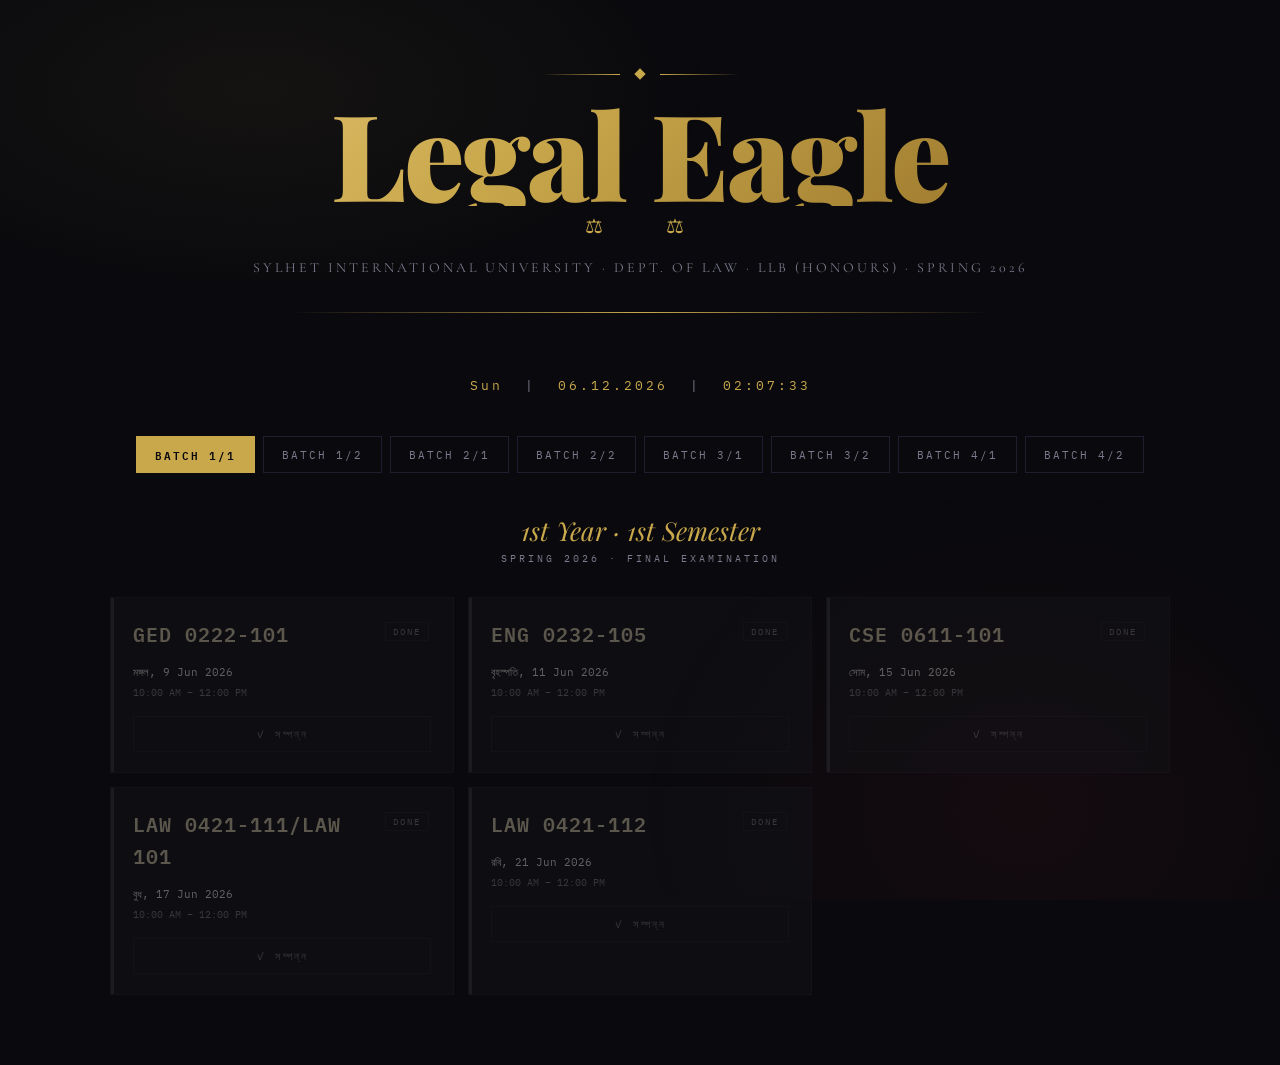
==== commit 8b9de1ee: "Update index.html" ====
--- a/index.html
+++ b/index.html
@@ -605,7 +605,7 @@
     { code: 'LAW 313', date: '2026-06-10', startH: 10, endH: 12 },
     { code: 'LAW 317', date: '2026-06-14', startH: 10, endH: 12 },
     { code: 'LAW 315', date: '2026-06-16', startH: 10, endH: 12 },
-    { code: 'LAW 319', date: '2026-06-17', startH: 10, endH: 12 },
+    { code: 'LAW 319', date: '2026-06-18', startH: 10, endH: 12 },
   ],
 
   // ── Batch 4/1 ──────────────────────────────────────────
